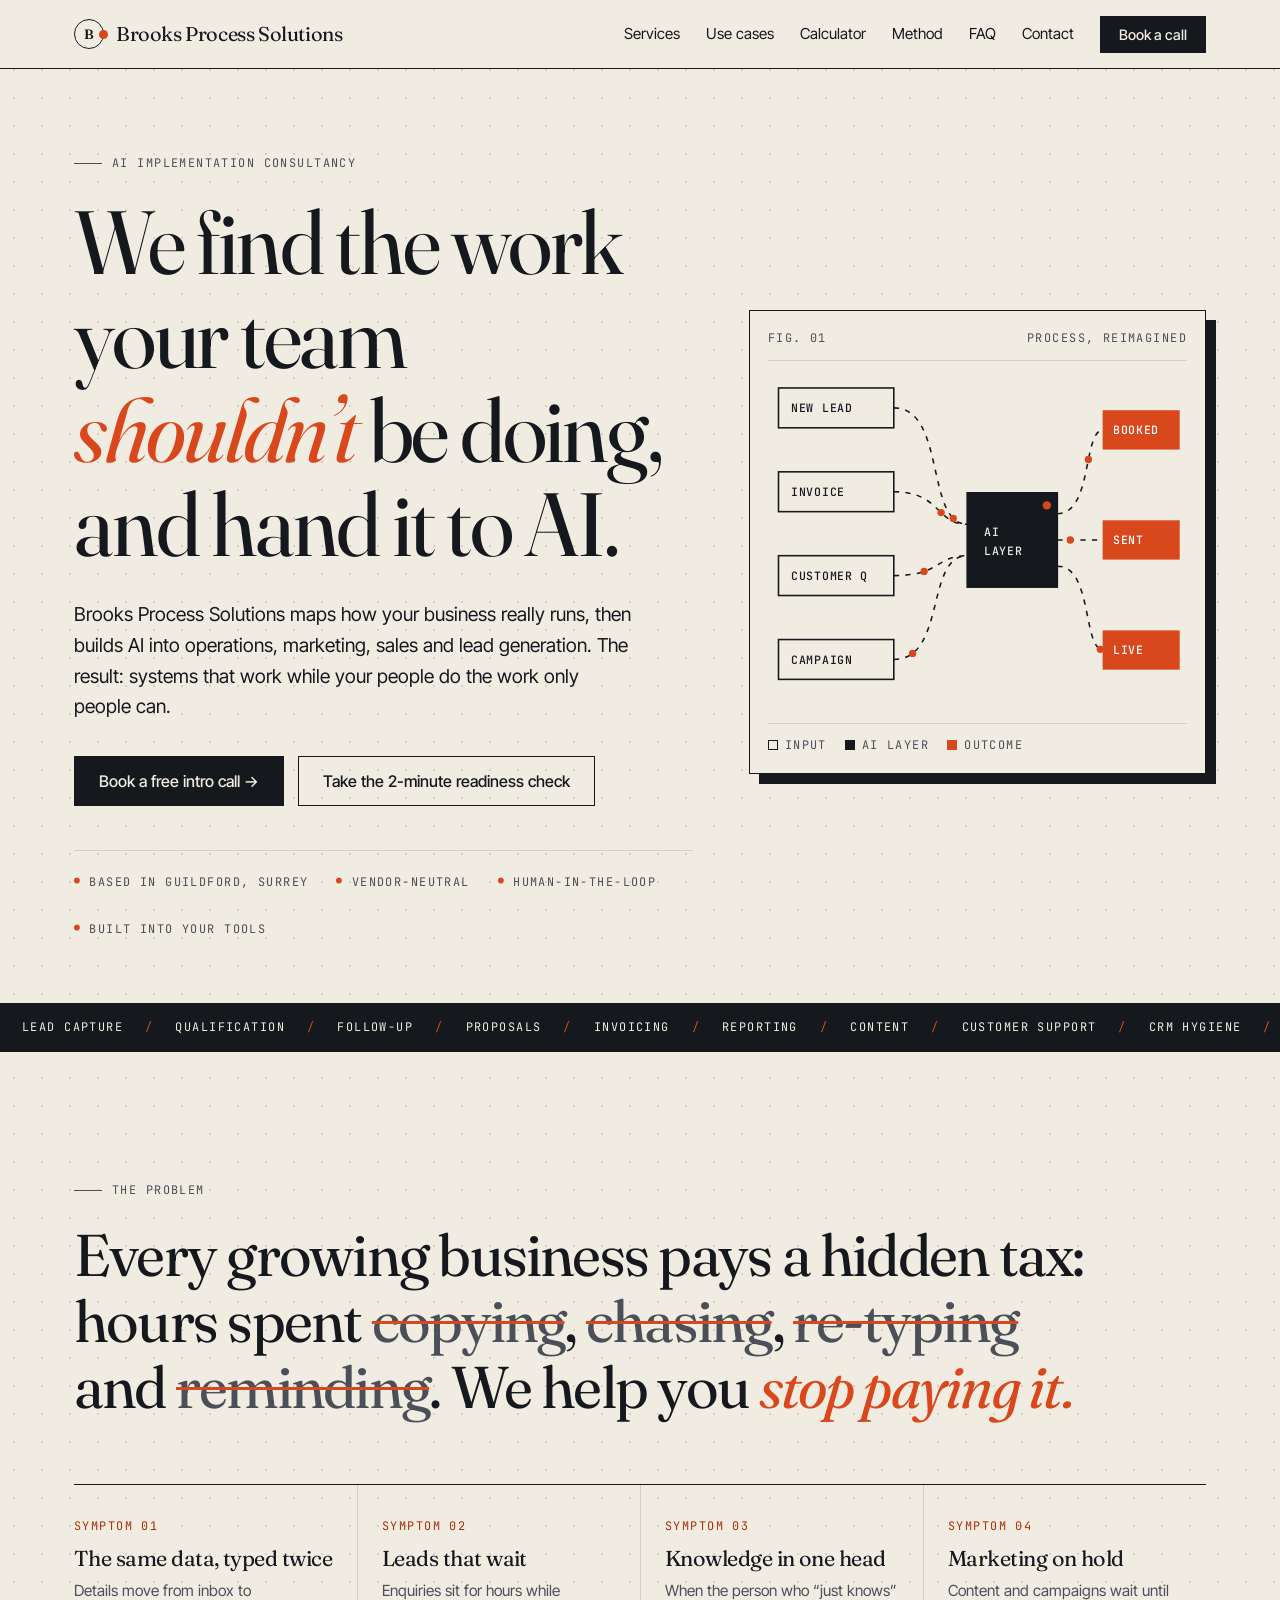
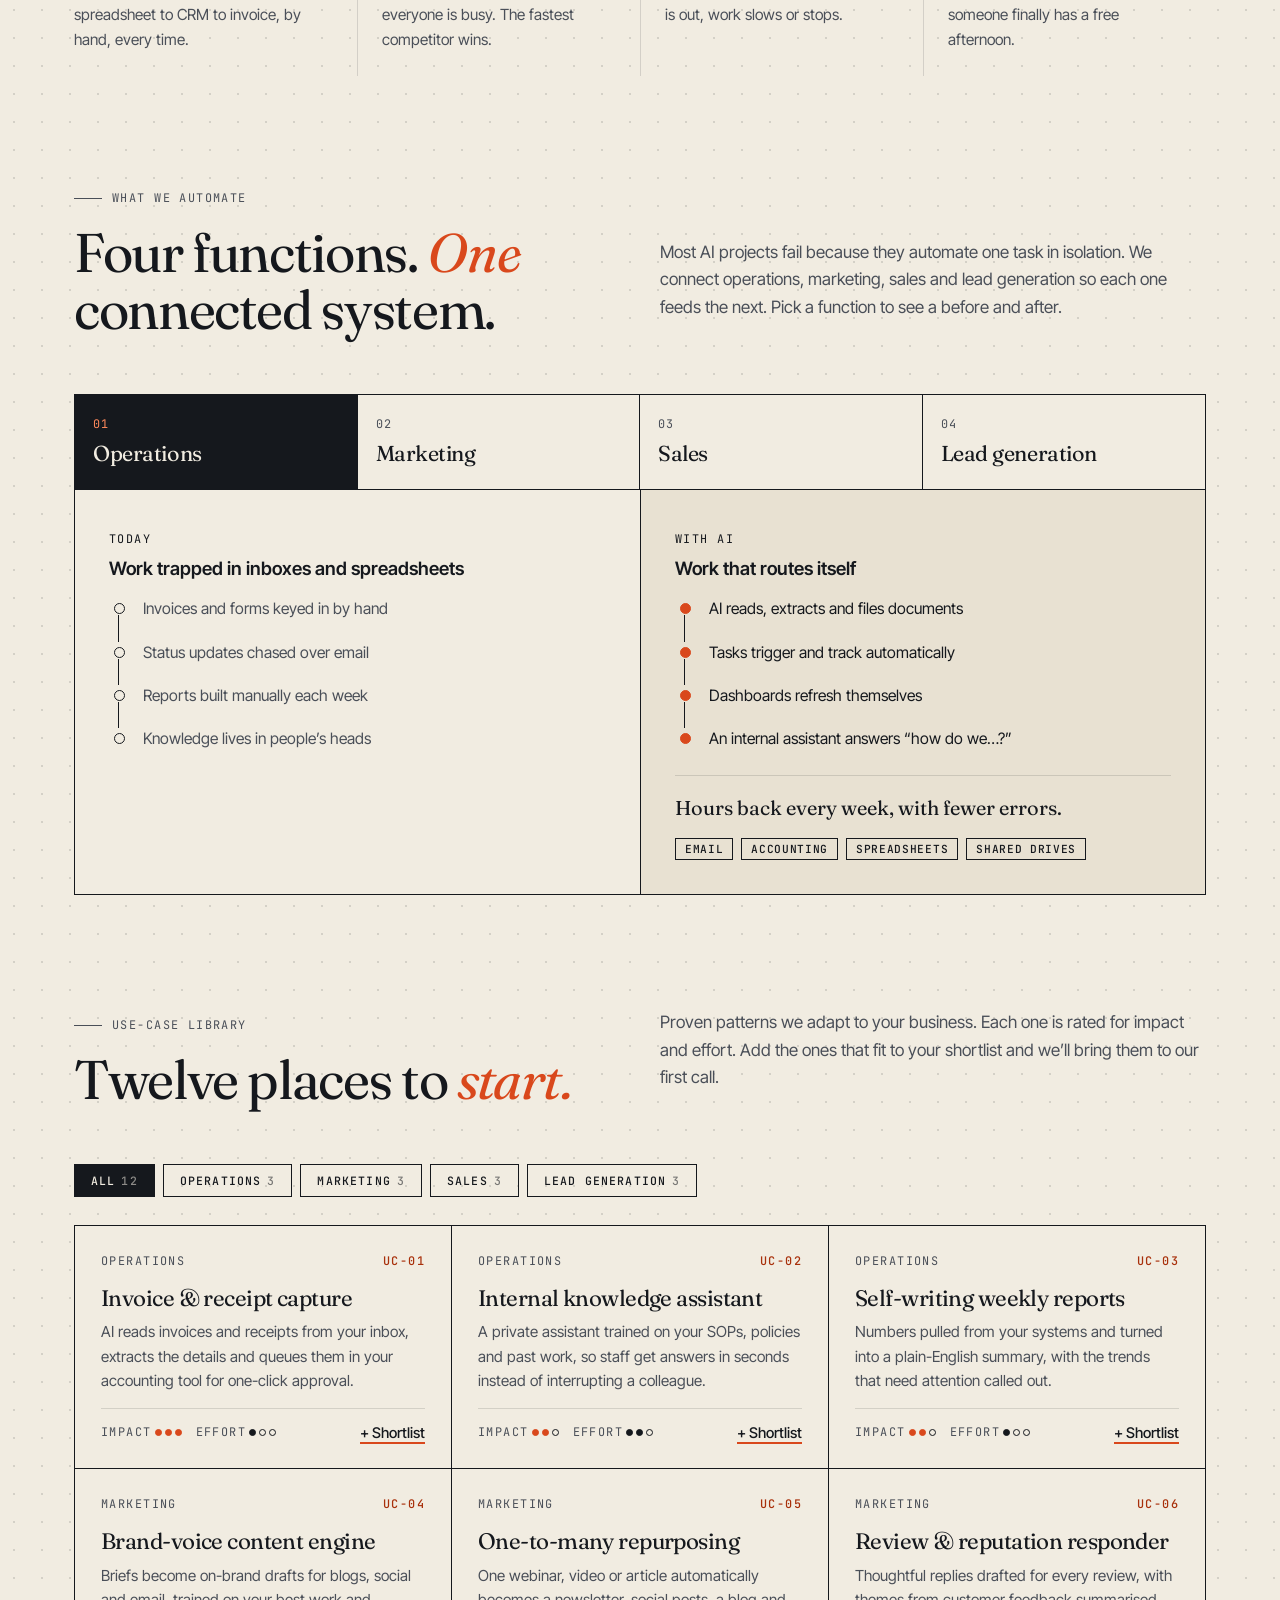
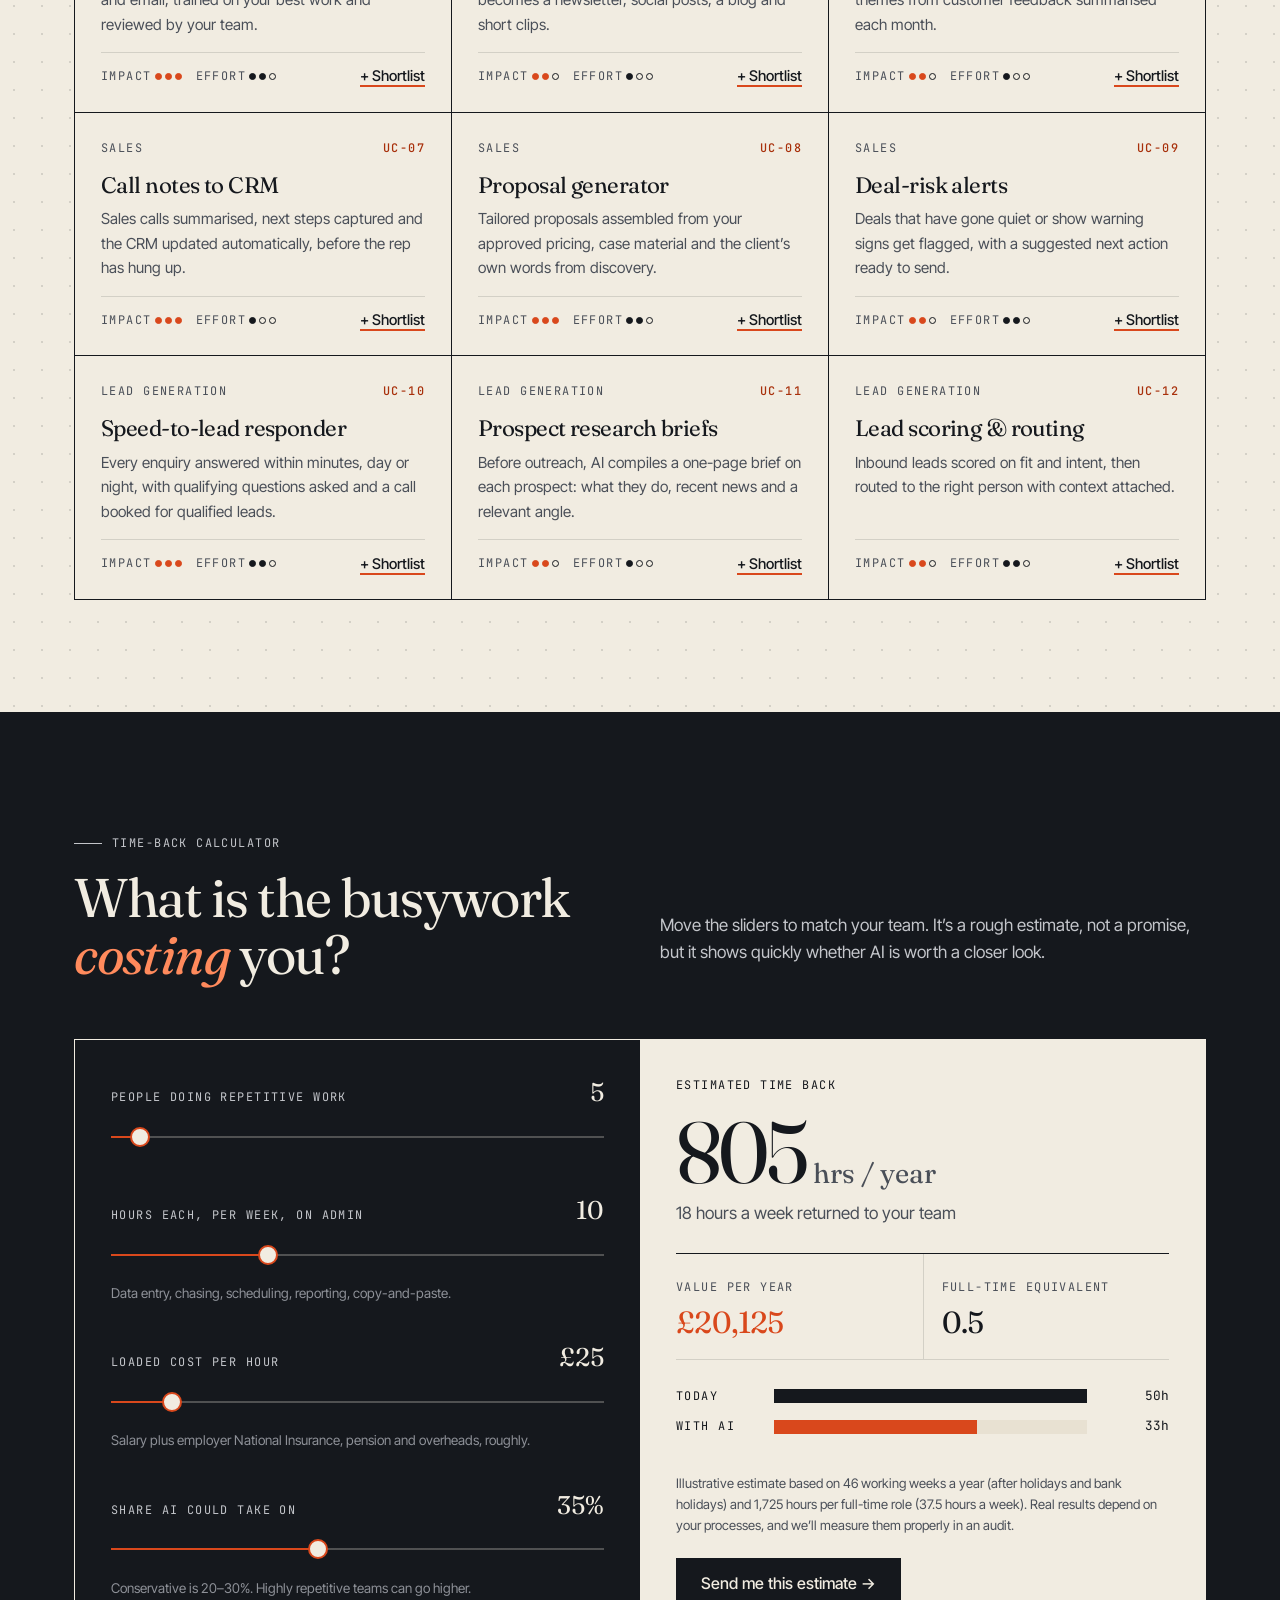
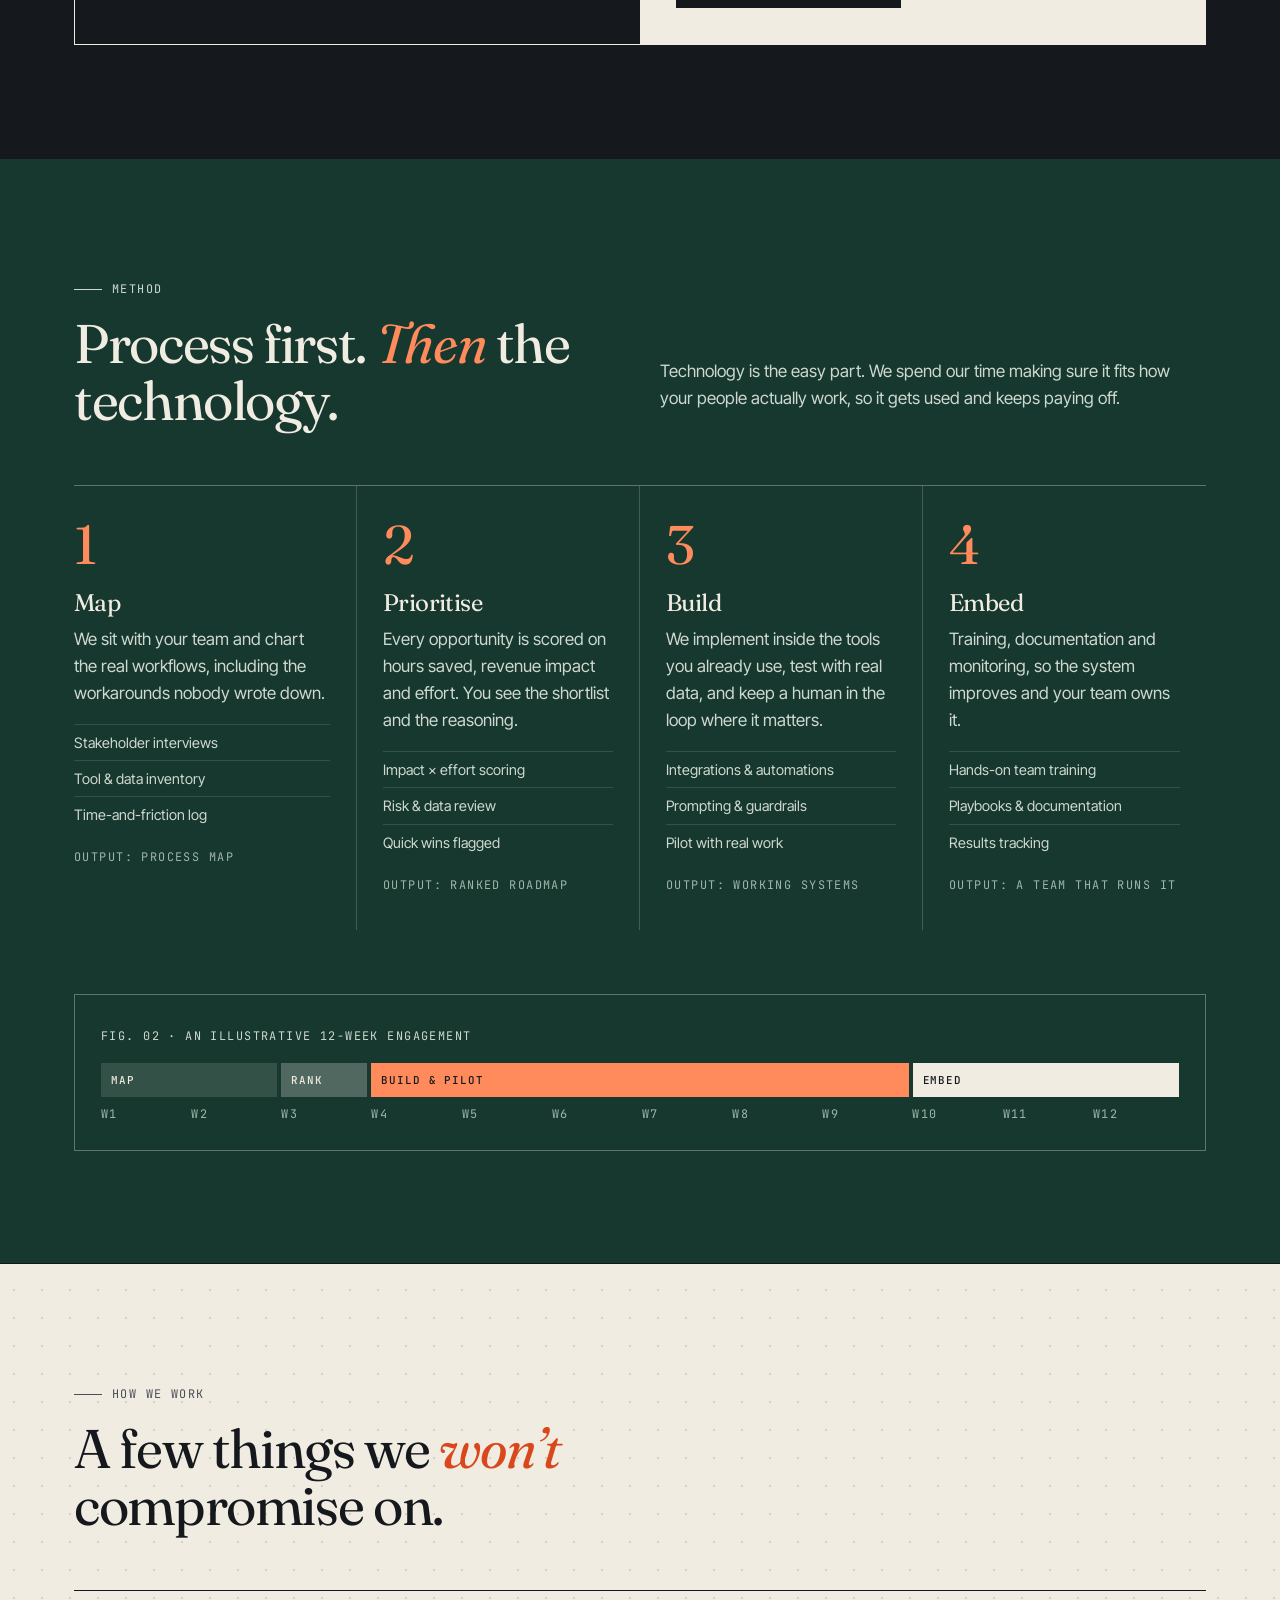
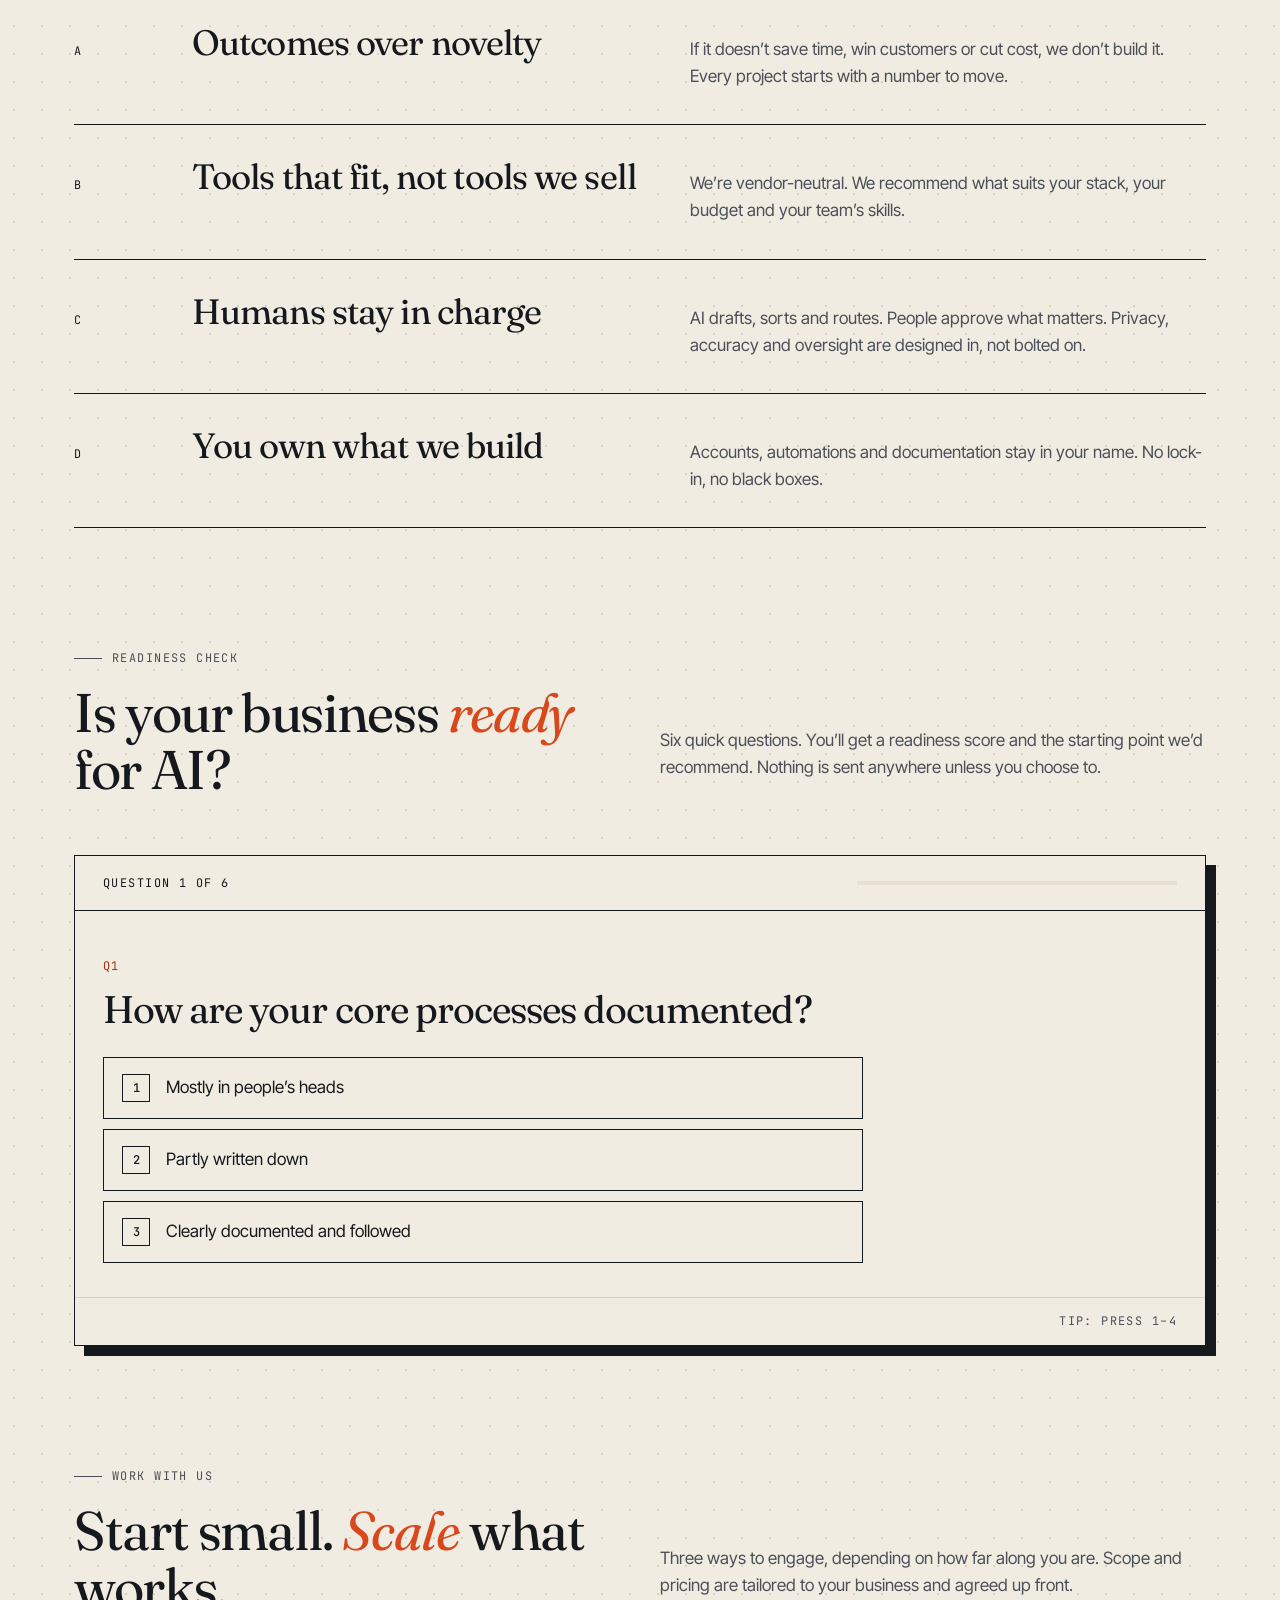
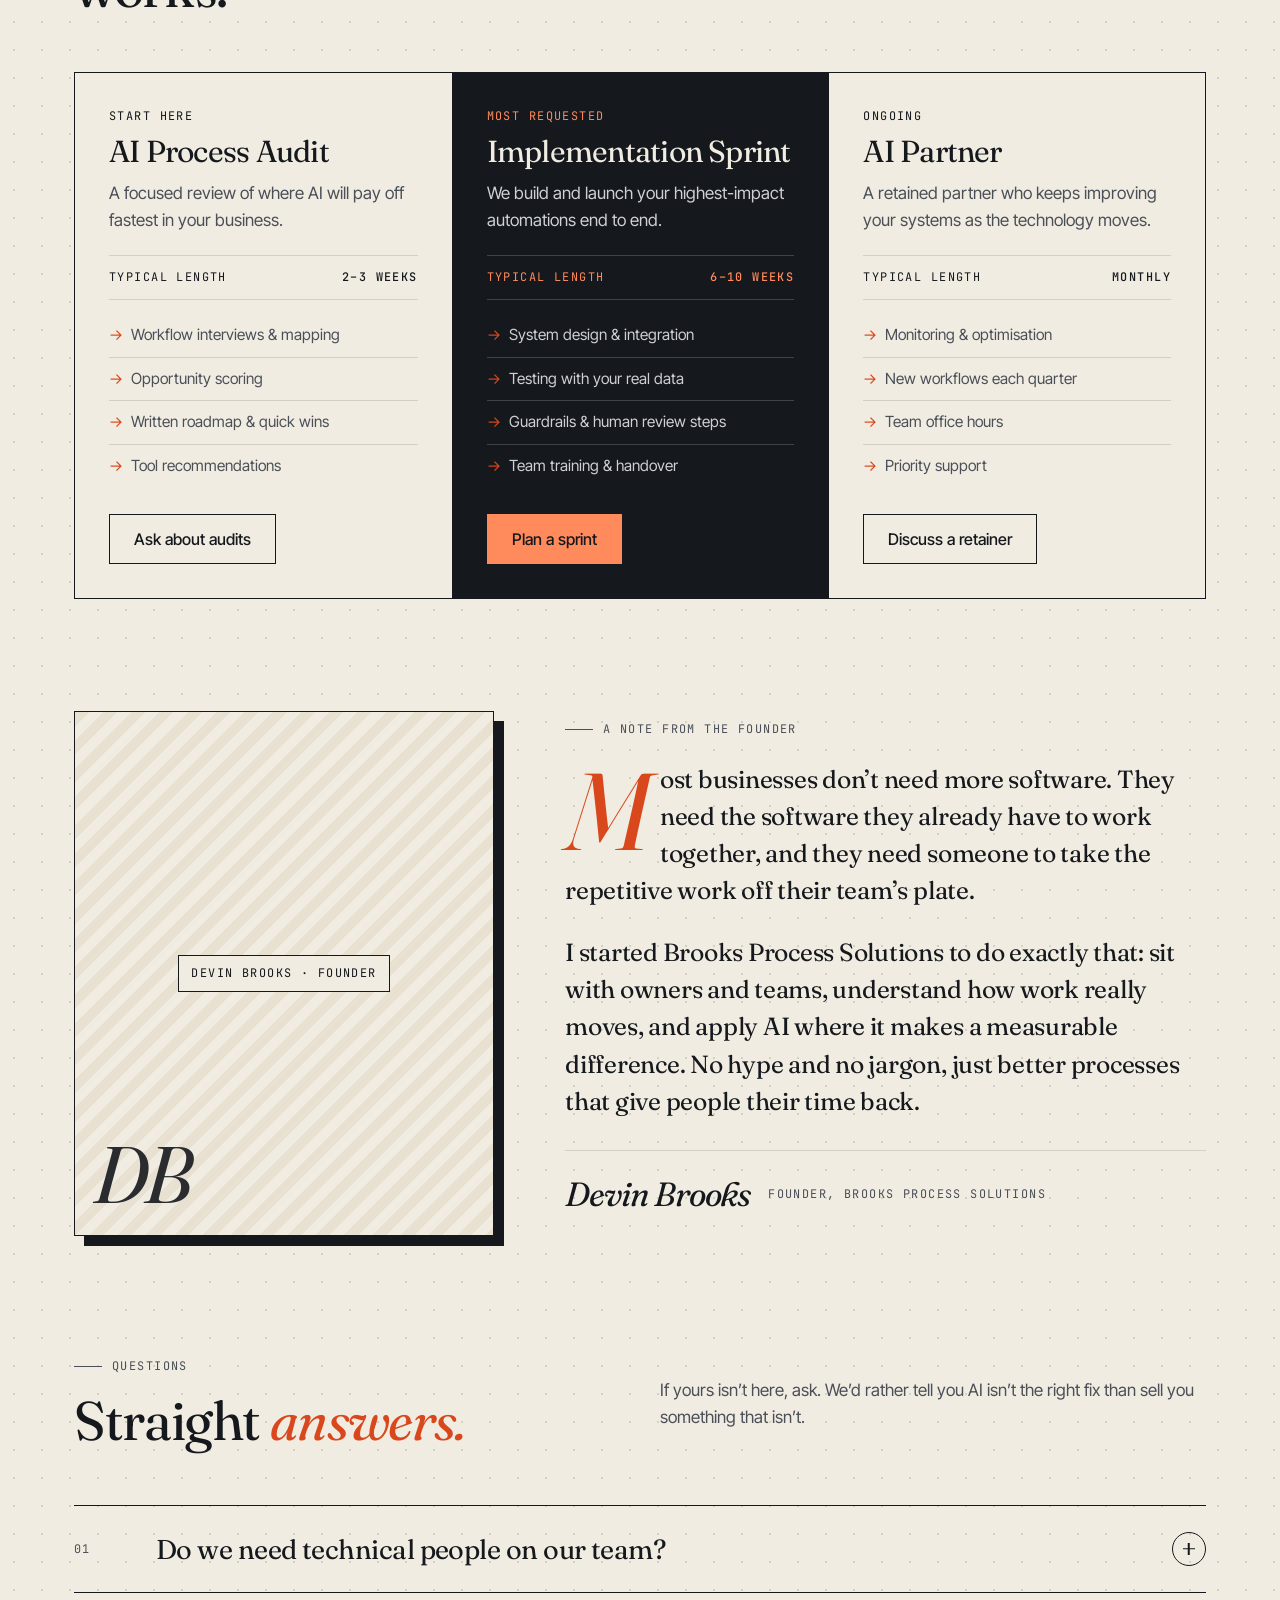
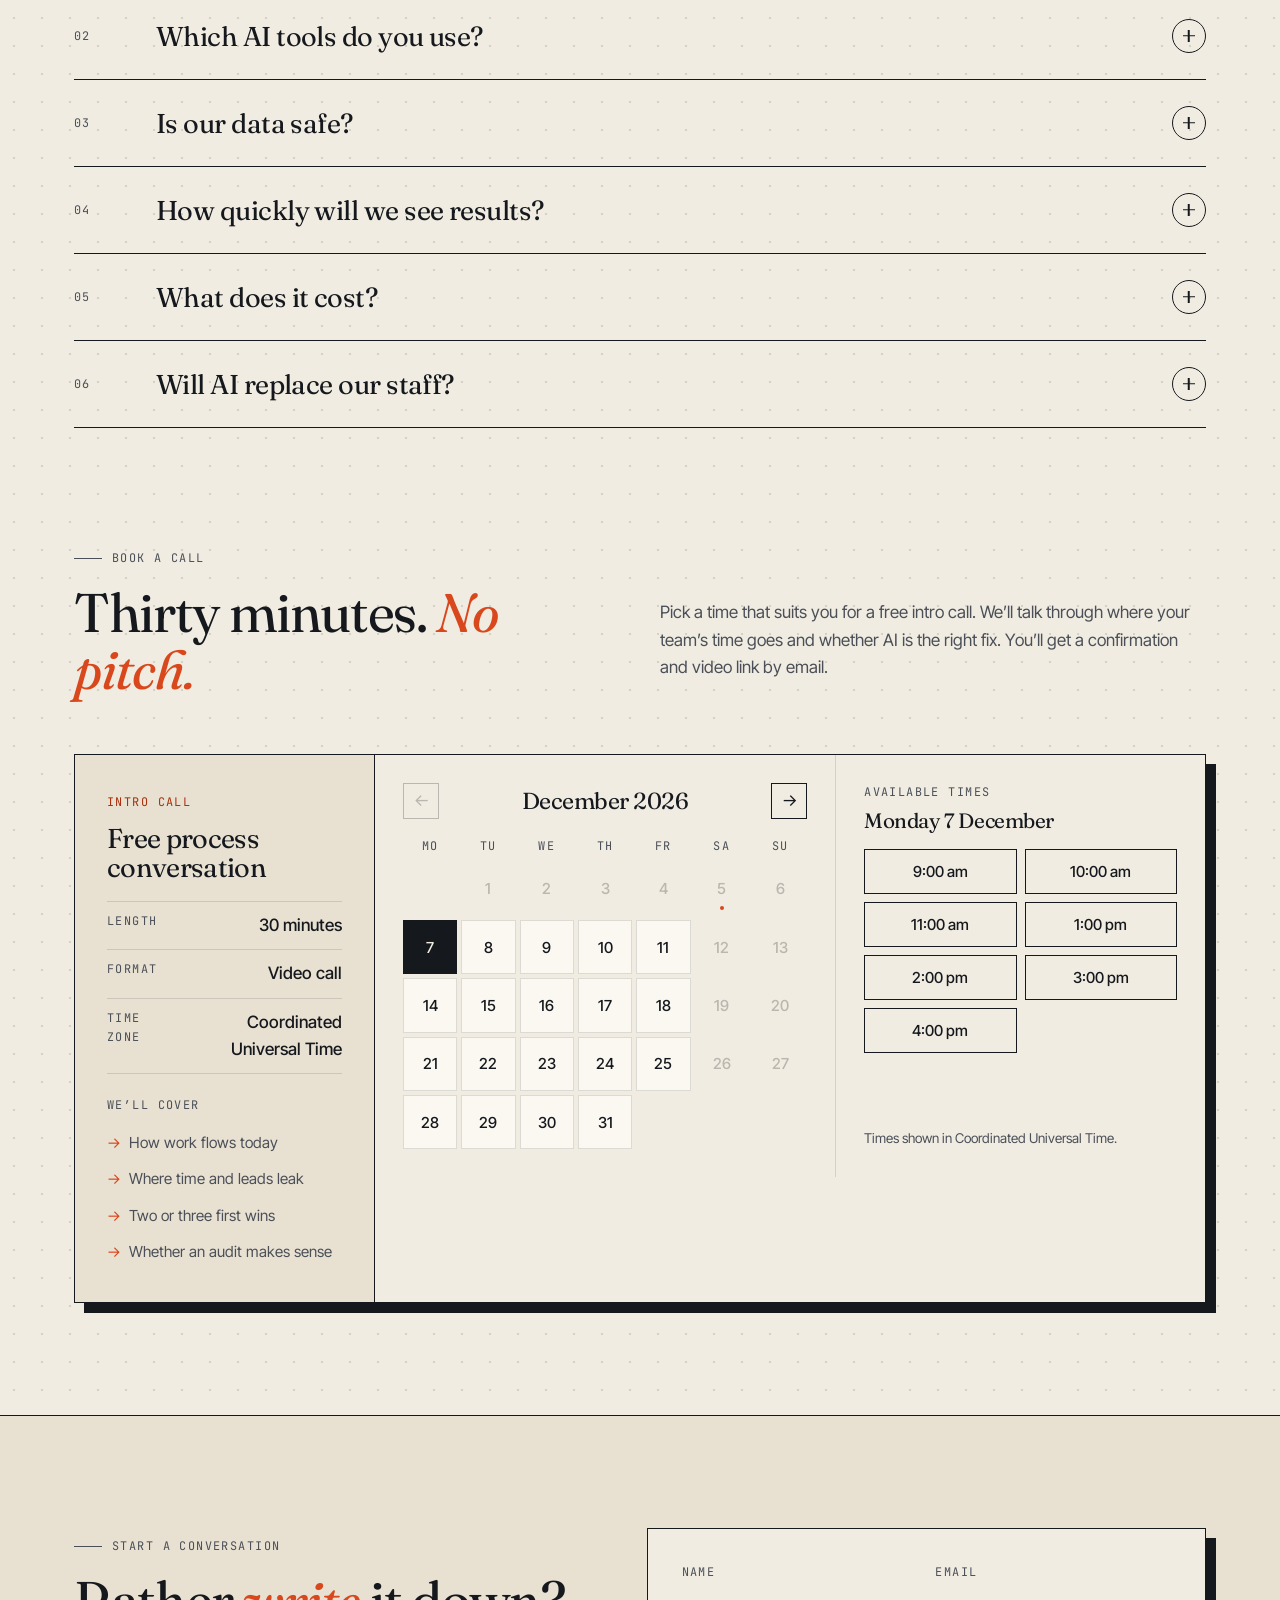
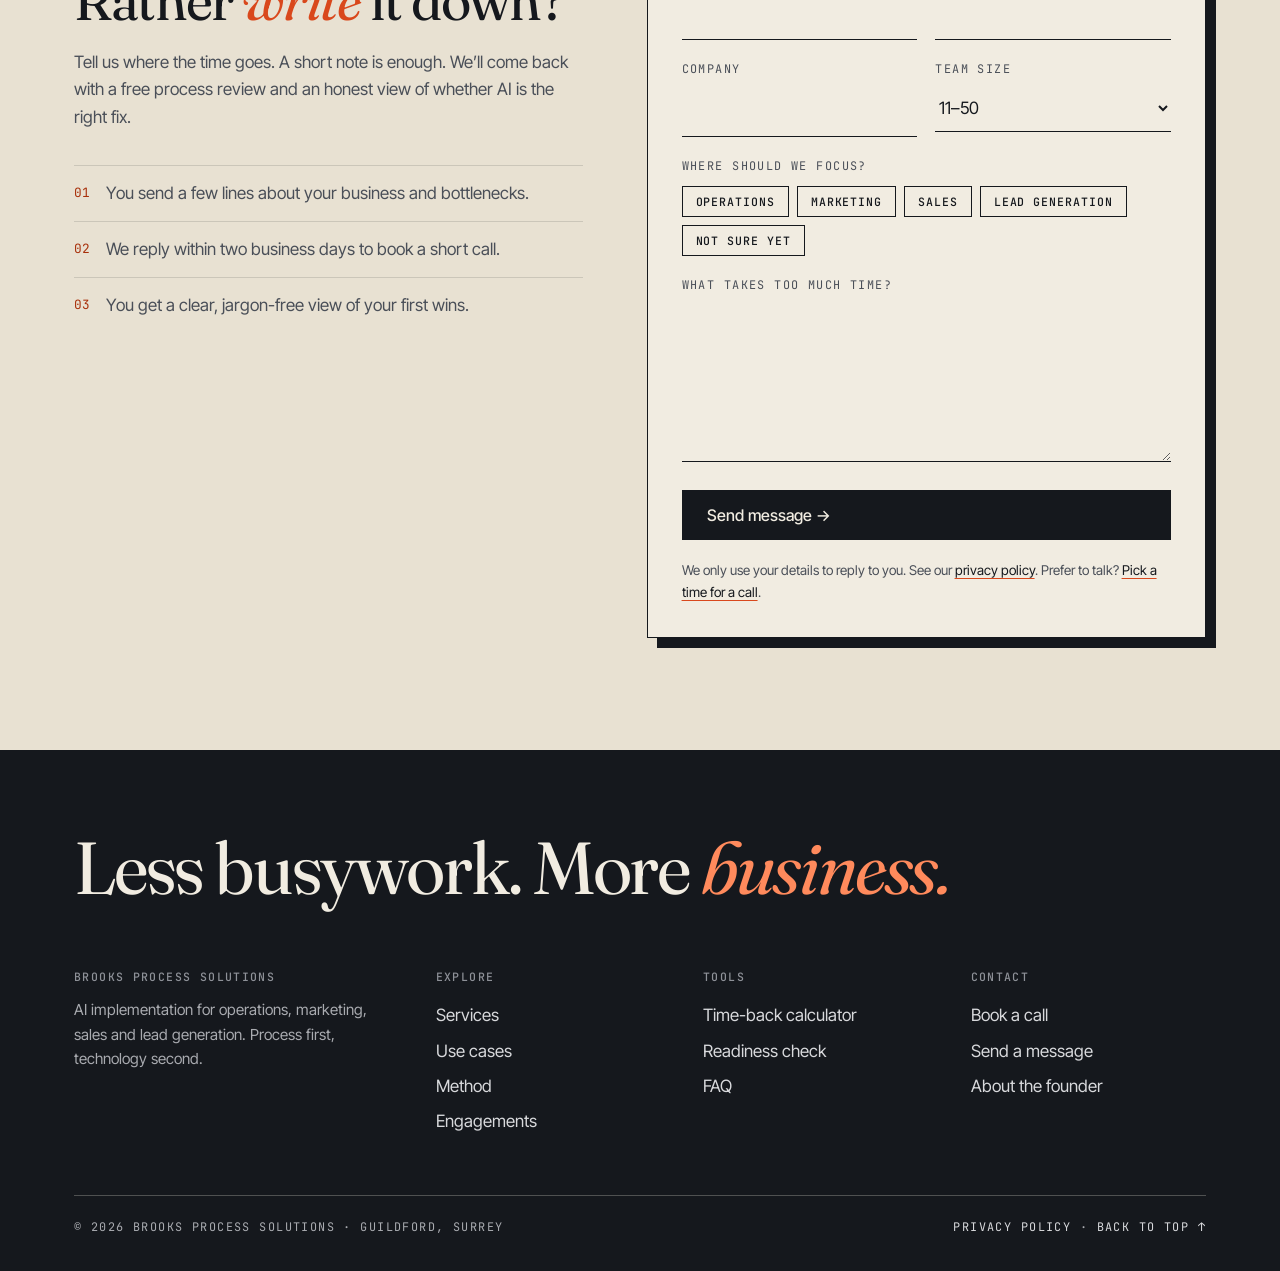
==== index.html @ 57ad1fec "Localise the site for the UK - Pounds sterling throughout the calculator (default £25/hr loaded cost" ====
<!DOCTYPE html>
<html lang="en-GB">
<head>
<meta charset="UTF-8">
<meta name="viewport" content="width=device-width, initial-scale=1.0">
<title>Brooks Process Solutions | AI Implementation Consulting</title>
<meta name="description" content="Brooks Process Solutions maps your workflows and implements AI across operations, marketing, sales and lead generation, so work that used to take people hours runs on its own.">
<meta name="theme-color" content="#f1ece1">
<meta name="color-scheme" content="only light">
<meta property="og:title" content="Brooks Process Solutions | AI Implementation Consulting">
<meta property="og:description" content="We map the process, then put AI to work in it: operations, marketing, sales and lead generation.">
<meta property="og:type" content="website">
<meta property="og:locale" content="en_GB">
<meta name="twitter:card" content="summary">
<link rel="icon" href="assets/favicon.svg" type="image/svg+xml">
<link rel="preconnect" href="https://fonts.googleapis.com">
<link rel="preconnect" href="https://fonts.gstatic.com" crossorigin>
<link href="https://fonts.googleapis.com/css2?family=Fraunces:ital,opsz,wght@0,9..144,400;0,9..144,600;1,9..144,400;1,9..144,600&family=Inter+Tight:wght@400;500;600&family=JetBrains+Mono:wght@400;500&display=swap" rel="stylesheet">
<link rel="stylesheet" href="assets/styles.css">
<script>document.documentElement.className='js'</script>
<script type="application/ld+json">
{"@context":"https://schema.org","@type":"ProfessionalService","name":"Brooks Process Solutions",
 "description":"AI implementation consulting for operations, marketing, sales and lead generation.",
 "founder":{"@type":"Person","name":"Devin Brooks"},
 "address":{"@type":"PostalAddress","addressLocality":"Guildford","addressRegion":"Surrey","addressCountry":"GB"},
 "areaServed":["Surrey","Hampshire","Berkshire","Sussex","London"],
 "knowsAbout":["AI implementation","Process automation","Marketing automation","Sales automation","Lead generation"]}
</script>
</head>
<body>
<a class="skip" href="#main">Skip to content</a>
<div class="progress" id="progress"></div>

<header id="hdr">
  <div class="wrap bar">
    <a class="logo" href="#top" aria-label="Brooks Process Solutions, home"><i>B</i>Brooks Process Solutions</a>
    <button class="menu-btn" id="menuBtn" aria-label="Open menu" aria-expanded="false" aria-controls="nav"><span></span><span></span><span></span></button>
    <nav id="nav" aria-label="Main">
      <a href="#services">Services</a>
      <a href="#use-cases">Use cases</a>
      <a href="#calculator">Calculator</a>
      <a href="#method">Method</a>
      <a href="#faq">FAQ</a>
      <a href="#contact">Contact</a>
      <a class="btn" href="#book">Book a call</a>
    </nav>
  </div>
</header>

<main id="main">
<!-- ============ HERO ============ -->
<div class="hero" id="top">
  <div class="wrap hero-grid">
    <div>
      <span class="mono tag">AI implementation consultancy</span>
      <h1>We find the work your team <em>shouldn’t</em> be doing, and hand it to AI.</h1>
      <p class="lead">Brooks Process Solutions maps how your business really runs, then builds AI into operations, marketing, sales and lead generation. The result: systems that work while your people do the work only people can.</p>
      <div class="cta">
        <a class="btn" href="#book">Book a free intro call &rarr;</a>
        <a class="btn out" href="#readiness">Take the 2-minute readiness check</a>
      </div>
      <div class="hero-meta mono"><span>Based in Guildford, Surrey</span><span>Vendor-neutral</span><span>Human-in-the-loop</span><span>Built into your tools</span></div>
    </div>

    <figure class="figure" aria-label="Diagram: everyday business inputs flow through an AI layer and come out as finished outcomes">
      <figcaption class="cap mono"><span>Fig. 01</span><span>Process, reimagined</span></figcaption>
      <svg viewBox="0 0 400 330" aria-hidden="true">
        <g class="node"><rect x="10" y="20" width="110" height="38"/><text x="22" y="43">NEW LEAD</text></g>
        <g class="node"><rect x="10" y="100" width="110" height="38"/><text x="22" y="123">INVOICE</text></g>
        <g class="node"><rect x="10" y="180" width="110" height="38"/><text x="22" y="203">CUSTOMER Q</text></g>
        <g class="node"><rect x="10" y="260" width="110" height="38"/><text x="22" y="283">CAMPAIGN</text></g>
        <path id="w1" class="wire" d="M120 39 C170 39 150 150 190 150"/>
        <path id="w2" class="wire" d="M120 119 C165 119 160 150 190 150"/>
        <path id="w3" class="wire" d="M120 199 C165 199 160 180 190 180"/>
        <path id="w4" class="wire" d="M120 279 C170 279 150 180 190 180"/>
        <g class="node ai"><rect x="190" y="120" width="86" height="90"/><text x="206" y="161">AI</text><text x="206" y="179">LAYER</text></g>
        <circle class="pulse" cx="266" cy="132" r="4"/>
        <path id="w5" class="wire" d="M276 140 C310 140 300 60 320 60"/>
        <path id="w6" class="wire" d="M276 165 L320 165"/>
        <path id="w7" class="wire" d="M276 190 C310 190 300 270 320 270"/>
        <g class="node out"><rect x="320" y="42" width="72" height="36"/><text x="329" y="64">BOOKED</text></g>
        <g class="node out"><rect x="320" y="147" width="72" height="36"/><text x="329" y="169">SENT</text></g>
        <g class="node out"><rect x="320" y="252" width="72" height="36"/><text x="329" y="274">LIVE</text></g>
        <g class="packets">
          <circle class="packet" r="3.5"><animateMotion dur="2.4s" repeatCount="indefinite" begin="0s"><mpath href="#w1"/></animateMotion></circle>
          <circle class="packet" r="3.5"><animateMotion dur="2.4s" repeatCount="indefinite" begin=".6s"><mpath href="#w2"/></animateMotion></circle>
          <circle class="packet" r="3.5"><animateMotion dur="2.4s" repeatCount="indefinite" begin="1.2s"><mpath href="#w3"/></animateMotion></circle>
          <circle class="packet" r="3.5"><animateMotion dur="2.4s" repeatCount="indefinite" begin="1.8s"><mpath href="#w4"/></animateMotion></circle>
          <circle class="packet" r="3.5"><animateMotion dur="1.6s" repeatCount="indefinite" begin=".3s"><mpath href="#w5"/></animateMotion></circle>
          <circle class="packet" r="3.5"><animateMotion dur="1.6s" repeatCount="indefinite" begin=".9s"><mpath href="#w6"/></animateMotion></circle>
          <circle class="packet" r="3.5"><animateMotion dur="1.6s" repeatCount="indefinite" begin="1.4s"><mpath href="#w7"/></animateMotion></circle>
        </g>
      </svg>
      <div class="legend mono"><span><i></i>Input</span><span><i class="k"></i>AI layer</span><span><i class="a"></i>Outcome</span></div>
    </figure>
  </div>
</div>

<div class="ticker mono" aria-hidden="true">
  <div>
    <span>Lead capture</span><b>/</b><span>Qualification</span><b>/</b><span>Follow-up</span><b>/</b><span>Proposals</span><b>/</b><span>Invoicing</span><b>/</b><span>Reporting</span><b>/</b><span>Content</span><b>/</b><span>Customer support</span><b>/</b><span>CRM hygiene</span><b>/</b><span>Scheduling</span><b>/</b>
    <span>Lead capture</span><b>/</b><span>Qualification</span><b>/</b><span>Follow-up</span><b>/</b><span>Proposals</span><b>/</b><span>Invoicing</span><b>/</b><span>Reporting</span><b>/</b><span>Content</span><b>/</b><span>Customer support</span><b>/</b><span>CRM hygiene</span><b>/</b><span>Scheduling</span><b>/</b>
  </div>
</div>

<!-- ============ HIDDEN TAX ============ -->
<section class="tax" aria-labelledby="tax-h">
  <div class="wrap">
    <span class="mono tag">The problem</span>
    <h2 id="tax-h" class="statement rv">Every growing business pays a hidden tax: hours spent <s>copying</s>, <s>chasing</s>, <s>re-typing</s> and <s>reminding</s>. We help you <em>stop paying it.</em></h2>
    <div class="symptoms">
      <div class="symptom rv"><span class="mono">Symptom 01</span><h3>The same data, typed twice</h3><p>Details move from inbox to spreadsheet to CRM to invoice, by hand, every time.</p></div>
      <div class="symptom rv"><span class="mono">Symptom 02</span><h3>Leads that wait</h3><p>Enquiries sit for hours while everyone is busy. The fastest competitor wins.</p></div>
      <div class="symptom rv"><span class="mono">Symptom 03</span><h3>Knowledge in one head</h3><p>When the person who “just knows” is out, work slows or stops.</p></div>
      <div class="symptom rv"><span class="mono">Symptom 04</span><h3>Marketing on hold</h3><p>Content and campaigns wait until someone finally has a free afternoon.</p></div>
    </div>
  </div>
</section>

<!-- ============ SERVICES ============ -->
<section id="services" class="tight-top">
  <div class="wrap">
    <div class="sec-head">
      <div class="rv"><span class="mono tag">What we automate</span><h2>Four functions. <em>One</em> connected system.</h2></div>
      <p class="rv">Most AI projects fail because they automate one task in isolation. We connect operations, marketing, sales and lead generation so each one feeds the next. Pick a function to see a before and after.</p>
    </div>

    <div class="explorer rv">
      <div class="tabs" role="tablist" aria-label="Business functions">
        <button class="tab" role="tab" aria-selected="true" aria-controls="panel" id="t0" data-i="0"><span class="mono">01</span><strong>Operations</strong></button>
        <button class="tab" role="tab" aria-selected="false" aria-controls="panel" id="t1" data-i="1" tabindex="-1"><span class="mono">02</span><strong>Marketing</strong></button>
        <button class="tab" role="tab" aria-selected="false" aria-controls="panel" id="t2" data-i="2" tabindex="-1"><span class="mono">03</span><strong>Sales</strong></button>
        <button class="tab" role="tab" aria-selected="false" aria-controls="panel" id="t3" data-i="3" tabindex="-1"><span class="mono">04</span><strong>Lead generation</strong></button>
      </div>
      <div class="panel" id="panel" role="tabpanel" aria-labelledby="t0">
        <div class="col before"><span class="mono">Today</span><h3 id="bt"></h3><ol class="flow" id="bl"></ol></div>
        <div class="col after"><span class="mono">With AI</span><h3 id="at"></h3><ol class="flow" id="al"></ol>
          <div class="outcome" id="oc"></div>
          <div class="tools" id="tl" aria-label="Typical tools"></div>
        </div>
      </div>
    </div>
  </div>
</section>

<!-- ============ USE CASES ============ -->
<section id="use-cases" class="tight-top">
  <div class="wrap">
    <div class="sec-head">
      <div class="rv"><span class="mono tag">Use-case library</span><h2>Twelve places to <em>start.</em></h2></div>
      <p class="rv">Proven patterns we adapt to your business. Each one is rated for impact and effort. Add the ones that fit to your shortlist and we’ll bring them to our first call.</p>
    </div>
    <div class="filters" role="group" aria-label="Filter use cases" id="filters"></div>
    <div class="cases" id="cases"></div>
  </div>
</section>

<!-- ============ CALCULATOR ============ -->
<section id="calculator" class="dark">
  <div class="wrap">
    <div class="sec-head">
      <div class="rv"><span class="mono tag">Time-back calculator</span><h2>What is the busywork <em>costing</em> you?</h2></div>
      <p class="rv">Move the sliders to match your team. It’s a rough estimate, not a promise, but it shows quickly whether AI is worth a closer look.</p>
    </div>
    <div class="calc rv">
      <div class="inputs">
        <div class="field">
          <label for="c-people"><span class="mono">People doing repetitive work</span><output id="o-people">5</output></label>
          <input type="range" id="c-people" min="1" max="100" value="5">
        </div>
        <div class="field">
          <label for="c-hours"><span class="mono">Hours each, per week, on admin</span><output id="o-hours">10</output></label>
          <input type="range" id="c-hours" min="1" max="30" value="10">
          <small>Data entry, chasing, scheduling, reporting, copy-and-paste.</small>
        </div>
        <div class="field">
          <label for="c-rate"><span class="mono">Loaded cost per hour</span><output id="o-rate">£25</output></label>
          <input type="range" id="c-rate" min="10" max="150" step="5" value="25">
          <small>Salary plus employer National Insurance, pension and overheads, roughly.</small>
        </div>
        <div class="field">
          <label for="c-pct"><span class="mono">Share AI could take on</span><output id="o-pct">35%</output></label>
          <input type="range" id="c-pct" min="10" max="70" step="5" value="35">
          <small>Conservative is 20–30%. Highly repetitive teams can go higher.</small>
        </div>
      </div>
      <div class="results" aria-live="polite">
        <span class="mono">Estimated time back</span>
        <div class="big" id="r-year">0<small>hrs / year</small></div>
        <div class="sub" id="r-week">0 hours a week returned to your team</div>
        <div class="kpis">
          <div class="kpi"><span class="mono">Value per year</span><b class="acc" id="r-value">£0</b></div>
          <div class="kpi"><span class="mono">Full-time equivalent</span><b id="r-fte">0</b></div>
        </div>
        <div class="bars" aria-hidden="true">
          <div class="barrow"><span class="mono">Today</span><div class="track"><div class="fill" id="b-now"></div></div><span id="b-now-l">0h</span></div>
          <div class="barrow ai"><span class="mono">With AI</span><div class="track"><div class="fill" id="b-ai"></div></div><span id="b-ai-l">0h</span></div>
        </div>
        <p class="disclaimer">Illustrative estimate based on 46 working weeks a year (after holidays and bank holidays) and 1,725 hours per full-time role (37.5 hours a week). Real results depend on your processes, and we’ll measure them properly in an audit.</p>
        <button class="btn" type="button" id="calcSend" style="margin-top:22px">Send me this estimate &rarr;</button>
      </div>
    </div>
  </div>
</section>

<!-- ============ METHOD ============ -->
<section id="method" class="green">
  <div class="wrap">
    <div class="sec-head">
      <div class="rv"><span class="mono tag">Method</span><h2>Process first. <em>Then</em> the technology.</h2></div>
      <p class="rv">Technology is the easy part. We spend our time making sure it fits how your people actually work, so it gets used and keeps paying off.</p>
    </div>
    <div class="stages">
      <div class="stage rv"><span class="n">1</span><h3>Map</h3><p>We sit with your team and chart the real workflows, including the workarounds nobody wrote down.</p>
        <ul><li>Stakeholder interviews</li><li>Tool &amp; data inventory</li><li>Time-and-friction log</li></ul><span class="mono wk">Output: process map</span></div>
      <div class="stage rv"><span class="n">2</span><h3>Prioritise</h3><p>Every opportunity is scored on hours saved, revenue impact and effort. You see the shortlist and the reasoning.</p>
        <ul><li>Impact × effort scoring</li><li>Risk &amp; data review</li><li>Quick wins flagged</li></ul><span class="mono wk">Output: ranked roadmap</span></div>
      <div class="stage rv"><span class="n">3</span><h3>Build</h3><p>We implement inside the tools you already use, test with real data, and keep a human in the loop where it matters.</p>
        <ul><li>Integrations &amp; automations</li><li>Prompting &amp; guardrails</li><li>Pilot with real work</li></ul><span class="mono wk">Output: working systems</span></div>
      <div class="stage rv"><span class="n">4</span><h3>Embed</h3><p>Training, documentation and monitoring, so the system improves and your team owns it.</p>
        <ul><li>Hands-on team training</li><li>Playbooks &amp; documentation</li><li>Results tracking</li></ul><span class="mono wk">Output: a team that runs it</span></div>
    </div>
    <div class="timeline rv" aria-label="Illustrative 12-week engagement timeline">
      <span class="mono" style="color:#cfd8cf">Fig. 02 · An illustrative 12-week engagement</span>
      <div class="row">
        <div class="seg s1">Map</div><div class="seg s2">Rank</div><div class="seg s3">Build &amp; pilot</div><div class="seg s4">Embed</div>
      </div>
      <div class="scale mono"><span>W1</span><span>W2</span><span>W3</span><span>W4</span><span>W5</span><span>W6</span><span>W7</span><span>W8</span><span>W9</span><span>W10</span><span>W11</span><span>W12</span></div>
    </div>
  </div>
</section>

<!-- ============ PRINCIPLES ============ -->
<section>
  <div class="wrap">
    <div class="sec-head">
      <div class="rv"><span class="mono tag">How we work</span><h2>A few things we <em>won’t</em> compromise on.</h2></div>
    </div>
    <div class="principles">
      <div class="pr rv"><span class="mono">A</span><h3>Outcomes over novelty</h3><p>If it doesn’t save time, win customers or cut cost, we don’t build it. Every project starts with a number to move.</p></div>
      <div class="pr rv"><span class="mono">B</span><h3>Tools that fit, not tools we sell</h3><p>We’re vendor-neutral. We recommend what suits your stack, your budget and your team’s skills.</p></div>
      <div class="pr rv"><span class="mono">C</span><h3>Humans stay in charge</h3><p>AI drafts, sorts and routes. People approve what matters. Privacy, accuracy and oversight are designed in, not bolted on.</p></div>
      <div class="pr rv"><span class="mono">D</span><h3>You own what we build</h3><p>Accounts, automations and documentation stay in your name. No lock-in, no black boxes.</p></div>
    </div>
  </div>
</section>

<!-- ============ READINESS CHECK ============ -->
<section id="readiness" class="tight-top">
  <div class="wrap">
    <div class="sec-head">
      <div class="rv"><span class="mono tag">Readiness check</span><h2>Is your business <em>ready</em> for AI?</h2></div>
      <p class="rv">Six quick questions. You’ll get a readiness score and the starting point we’d recommend. Nothing is sent anywhere unless you choose to.</p>
    </div>
    <div class="quiz rv" id="quiz">
      <div class="quiz-head"><span class="mono" id="q-count">Question 1 of 6</span><div class="qbar" aria-hidden="true"><i id="q-bar"></i></div></div>
      <div class="quiz-body" id="q-body" aria-live="polite"></div>
      <div class="quiz-foot"><button class="link" type="button" id="q-back" hidden>&larr; Back</button><span class="mono" style="color:var(--ink2);margin-left:auto">Tip: press 1–4</span></div>
    </div>
  </div>
</section>

<!-- ============ ENGAGEMENTS ============ -->
<section id="work-with-us" class="tight-top">
  <div class="wrap">
    <div class="sec-head">
      <div class="rv"><span class="mono tag">Work with us</span><h2>Start small. <em>Scale</em> what works.</h2></div>
      <p class="rv">Three ways to engage, depending on how far along you are. Scope and pricing are tailored to your business and agreed up front.</p>
    </div>
    <div class="eng rv">
      <div class="plan"><span class="mono">Start here</span><h3>AI Process Audit</h3><p>A focused review of where AI will pay off fastest in your business.</p>
        <div class="dur mono"><span>Typical length</span><b>2–3 weeks</b></div>
        <ul><li>Workflow interviews &amp; mapping</li><li>Opportunity scoring</li><li>Written roadmap &amp; quick wins</li><li>Tool recommendations</li></ul>
        <a class="btn out" href="#contact" data-plan="AI Process Audit">Ask about audits</a></div>
      <div class="plan hot"><span class="mono">Most requested</span><h3>Implementation Sprint</h3><p>We build and launch your highest-impact automations end to end.</p>
        <div class="dur mono"><span>Typical length</span><b>6–10 weeks</b></div>
        <ul><li>System design &amp; integration</li><li>Testing with your real data</li><li>Guardrails &amp; human review steps</li><li>Team training &amp; handover</li></ul>
        <a class="btn" href="#contact" data-plan="Implementation Sprint">Plan a sprint</a></div>
      <div class="plan"><span class="mono">Ongoing</span><h3>AI Partner</h3><p>A retained partner who keeps improving your systems as the technology moves.</p>
        <div class="dur mono"><span>Typical length</span><b>Monthly</b></div>
        <ul><li>Monitoring &amp; optimisation</li><li>New workflows each quarter</li><li>Team office hours</li><li>Priority support</li></ul>
        <a class="btn out" href="#contact" data-plan="AI Partner">Discuss a retainer</a></div>
    </div>
  </div>
</section>

<!-- ============ FOUNDER ============ -->
<section id="about" class="tight-top">
  <div class="wrap founder">
    <div class="portrait rv" role="img" aria-label="Devin Brooks monogram"><span class="mono">Devin Brooks · Founder</span></div>
    <div class="rv">
      <span class="mono tag">A note from the founder</span>
      <div class="letter" style="margin-top:22px">
        <p>Most businesses don’t need more software. They need the software they already have to work together, and they need someone to take the repetitive work off their team’s plate.</p>
        <p>I started Brooks Process Solutions to do exactly that: sit with owners and teams, understand how work really moves, and apply AI where it makes a measurable difference. No hype and no jargon, just better processes that give people their time back.</p>
      </div>
      <div class="sign"><span class="sig">Devin Brooks</span><span class="mono">Founder, Brooks Process Solutions</span></div>
    </div>
  </div>
</section>

<!-- ============ FAQ ============ -->
<section id="faq" class="tight-top">
  <div class="wrap">
    <div class="sec-head">
      <div class="rv"><span class="mono tag">Questions</span><h2>Straight <em>answers.</em></h2></div>
      <p class="rv">If yours isn’t here, ask. We’d rather tell you AI isn’t the right fix than sell you something that isn’t.</p>
    </div>
    <div class="faq rv">
      <details><summary><span class="mono">01</span>Do we need technical people on our team?<span class="pm"></span></summary><div class="ans"><p>No. We handle the design, build and integration. Your team learns to use and adjust the systems in plain English, and we leave behind documentation written for non-technical people.</p></div></details>
      <details><summary><span class="mono">02</span>Which AI tools do you use?<span class="pm"></span></summary><div class="ans"><p>Whatever fits. We’re vendor-neutral and work with leading AI models and automation platforms, connected to the tools you already rely on: email, CRM, accounting, calendars and messaging. We recommend based on your stack, budget and data, not on commissions.</p></div></details>
      <details><summary><span class="mono">03</span>Is our data safe?<span class="pm"></span></summary><div class="ans"><p>Data handling is part of every design from day one. We review what data each workflow touches, prefer business-grade services with clear privacy terms, limit access to what’s needed, and keep a human approval step on anything sensitive or customer-facing.</p></div></details>
      <details><summary><span class="mono">04</span>How quickly will we see results?<span class="pm"></span></summary><div class="ans"><p>Most roadmaps include quick wins that can go live within the first few weeks. Larger, connected systems are built and piloted over a sprint. We agree on the measures of success before any build starts.</p></div></details>
      <details><summary><span class="mono">05</span>What does it cost?<span class="pm"></span></summary><div class="ans"><p>Every engagement is scoped and priced up front, so there are no surprises. The audit is the smallest commitment and often pays for itself by showing exactly where to invest. Tell us about your business and we’ll give you a clear proposal.</p></div></details>
      <details><summary><span class="mono">06</span>Will AI replace our staff?<span class="pm"></span></summary><div class="ans"><p>That’s not our aim. We take repetitive work off people’s plates so they can spend more time with customers, on sales and on the judgement calls only humans can make.</p></div></details>
    </div>
  </div>
</section>

<!-- ============ BOOKING ============ -->
<section id="book" class="tight-top">
  <div class="wrap">
    <div class="sec-head">
      <div class="rv"><span class="mono tag">Book a call</span><h2>Thirty minutes. <em>No pitch.</em></h2></div>
      <p class="rv">Pick a time that suits you for a free intro call. We’ll talk through where your team’s time goes and whether AI is the right fix. You’ll get a confirmation and video link by email.</p>
    </div>
    <div class="booker rv" id="booker">
      <div class="book-info">
        <span class="mono" style="color:var(--accent-text)">Intro call</span>
        <h3>Free process conversation</h3>
        <dl>
          <div><dt class="mono">Length</dt><dd>30 minutes</dd></div>
          <div><dt class="mono">Format</dt><dd>Video call</dd></div>
          <div><dt class="mono">Time zone</dt><dd data-tz>your local time</dd></div>
        </dl>
        <p class="mono" style="color:var(--ink2);margin:22px 0 10px">We’ll cover</p>
        <ul class="agenda"><li>How work flows today</li><li>Where time and leads leak</li><li>Two or three first wins</li><li>Whether an audit makes sense</li></ul>
      </div>
      <div class="book-stage" id="bookStage">
        <div class="book-step" data-step="pick">
          <div class="cal">
            <div class="cal-head">
              <button type="button" class="cal-nav" id="calPrev" aria-label="Previous month">&larr;</button>
              <strong id="calMonth" aria-live="polite"></strong>
              <button type="button" class="cal-nav" id="calNext" aria-label="Next month">&rarr;</button>
            </div>
            <div class="cal-dow mono" aria-hidden="true"><span>Mo</span><span>Tu</span><span>We</span><span>Th</span><span>Fr</span><span>Sa</span><span>Su</span></div>
            <div class="cal-grid" id="calGrid"></div>
          </div>
          <div class="slots">
            <span class="mono" style="color:var(--ink2)">Available times</span>
            <h4 id="slotDay"></h4>
            <div class="slot-list" id="calSlots"></div>
            <p class="form-note">Times shown in <span data-tz>your local time</span>.</p>
          </div>
        </div>
        <div class="book-step" data-step="details" hidden>
          <button type="button" class="link" id="bookBack">&larr; Change time</button>
          <div class="when"><span class="mono">Requested time</span><strong data-when tabindex="-1" data-focus></strong></div>
          <form id="bookForm" class="bare" novalidate>
            <div class="two">
              <label><span class="mono">Name</span><input name="name" required autocomplete="name"></label>
              <label><span class="mono">Email</span><input name="email" type="email" required autocomplete="email"></label>
            </div>
            <label><span class="mono">Company</span><input name="company" autocomplete="organization"></label>
            <label><span class="mono">Anything we should know?</span><textarea name="notes" rows="3"></textarea></label>
            <input type="text" name="_honey" class="hp" tabindex="-1" autocomplete="off" aria-hidden="true">
            <p class="form-note err" id="bookErr" role="alert" hidden></p>
            <button class="btn" type="submit">Request this time &rarr;</button>
            <p class="form-note">We only use your details to arrange the call. See our <a href="privacy.html">privacy policy</a>.</p>
          </form>
        </div>
        <div class="book-step done" data-step="done" hidden>
          <span class="mono" style="color:var(--accent-text)">Request sent</span>
          <h3 tabindex="-1" data-focus>You’re pencilled in.</h3>
          <p>We’ve received your request for <strong data-when></strong>. We’ll confirm by email within one business day, with a video link.</p>
          <a class="btn out" id="icsLink" download="brooks-intro-call.ics" href="#">Add a tentative hold to your calendar</a>
        </div>
      </div>
    </div>
  </div>
</section>

<!-- ============ CONTACT ============ -->
<section id="contact" class="contact">
  <div class="wrap cgrid">
    <div class="rv">
      <span class="mono tag">Start a conversation</span>
      <h2 style="margin-top:16px">Rather <em>write</em> it down?</h2>
      <p style="margin-top:20px">Tell us where the time goes. A short note is enough. We’ll come back with a free process review and an honest view of whether AI is the right fix.</p>
      <ol class="next">
        <li>You send a few lines about your business and bottlenecks.</li>
        <li>We reply within two business days to book a short call.</li>
        <li>You get a clear, jargon-free view of your first wins.</li>
      </ol>
    </div>
    <form id="form" class="rv" novalidate>
      <div class="two">
        <label><span class="mono">Name</span><input name="name" required autocomplete="name"></label>
        <label><span class="mono">Email</span><input name="email" type="email" required autocomplete="email"></label>
      </div>
      <div class="two">
        <label><span class="mono">Company</span><input name="company" autocomplete="organization"></label>
        <label><span class="mono">Team size</span>
          <select name="size"><option>Just me</option><option>2–10</option><option selected>11–50</option><option>51–200</option><option>200+</option></select></label>
      </div>
      <fieldset>
        <legend class="mono" style="color:var(--ink2)">Where should we focus?</legend>
        <div class="pills">
          <label><input type="checkbox" name="area" value="Operations"><span>Operations</span></label>
          <label><input type="checkbox" name="area" value="Marketing"><span>Marketing</span></label>
          <label><input type="checkbox" name="area" value="Sales"><span>Sales</span></label>
          <label><input type="checkbox" name="area" value="Lead generation"><span>Lead generation</span></label>
          <label><input type="checkbox" name="area" value="Not sure yet"><span>Not sure yet</span></label>
        </div>
      </fieldset>
      <label><span class="mono">What takes too much time?</span><textarea name="msg" id="msg" rows="5"></textarea></label>
      <input type="text" name="_honey" class="hp" tabindex="-1" autocomplete="off" aria-hidden="true">
      <p class="form-note err" id="formErr" role="alert" hidden></p>
      <button class="btn" type="submit">Send message &rarr;</button>
      <p class="form-note">We only use your details to reply to you. See our <a href="privacy.html">privacy policy</a>. Prefer to talk? <a href="#book">Pick a time for a call</a>.</p>
      <div class="sent" id="sent" role="status" tabindex="-1"><span class="mono" style="color:var(--accent-text)">Message received</span><h3>Thank you. <em>We’re on it.</em></h3><p>We’ll reply within two business days. In the meantime, you can <a href="#book">book a call</a> if you’d like to talk sooner.</p></div>
    </form>
  </div>
</section>
</main>

<footer>
  <div class="wrap">
    <div class="big">Less busywork. More <em>business.</em></div>
    <div class="fcols">
      <div><h3>Brooks Process Solutions</h3><p>AI implementation for operations, marketing, sales and lead generation. Process first, technology second.</p></div>
      <div><h3>Explore</h3><a href="#services">Services</a><a href="#use-cases">Use cases</a><a href="#method">Method</a><a href="#work-with-us">Engagements</a></div>
      <div><h3>Tools</h3><a href="#calculator">Time-back calculator</a><a href="#readiness">Readiness check</a><a href="#faq">FAQ</a></div>
      <div><h3>Contact</h3><a href="#book">Book a call</a><a href="#contact">Send a message</a><a href="#about">About the founder</a></div>
    </div>
    <div class="fbar mono"><span>© <span id="yr">2026</span> Brooks Process Solutions · Guildford, Surrey</span><span><a class="totop" href="privacy.html">Privacy policy</a> · <a class="totop" href="#top">Back to top ↑</a></span></div>
  </div>
</footer>

<script src="assets/main.js"></script>
</body>
</html>
---- assets/styles.css ----
/* ==========================================================================
   Brooks Process Solutions: editorial "process map" identity
   ========================================================================== */
:root{
  color-scheme:only light; /* the design is light-only: stop browsers auto-darkening it */
  --paper:#f1ece1; --paper2:#e8e1d2; --paper3:#ddd4c1; --ink:#15181d; --ink2:#4a4f58; --rule:#15181d22;
  --accent:#d9481c; --accent-soft:#ff8a5c; --accent-text:#a8300b; --deep:#16382f;
  --serif:"Fraunces",Georgia,serif; --sans:"Inter Tight",system-ui,sans-serif; --mono:"JetBrains Mono",ui-monospace,monospace;
}
*{box-sizing:border-box}
html{scroll-behavior:smooth;scroll-padding-top:84px}
body{margin:0;background:var(--paper);color:var(--ink);font:17px/1.6 var(--sans);-webkit-font-smoothing:antialiased;
  background-image:radial-gradient(var(--rule) 1px,transparent 1px);background-size:28px 28px}
a{color:inherit}
img,svg{max-width:100%}
.wrap{max-width:1180px;margin:0 auto;padding:0 24px}
.mono{font-family:var(--mono);font-size:.74rem;letter-spacing:.12em;text-transform:uppercase}
h1,h2,h3{font-family:var(--serif);font-weight:400;letter-spacing:-.025em;line-height:1.05;margin:0}
h1{font-size:clamp(2.8rem,7vw,5.6rem)}
h2{font-size:clamp(2rem,4.4vw,3.4rem)}
h3{font-size:1.5rem}
em{font-style:italic;color:var(--accent)}
p{margin:0 0 1em;color:var(--ink2)}
.tag{display:inline-flex;gap:10px;align-items:center;color:var(--ink2)}
.tag::before{content:"";width:28px;height:1px;background:currentColor}
.skip{position:absolute;left:-999px;top:8px;background:var(--ink);color:var(--paper);padding:10px 16px;z-index:99}
.skip:focus{left:8px}
:focus-visible{outline:2px solid var(--accent);outline-offset:3px}
.sr{position:absolute;width:1px;height:1px;overflow:hidden;clip:rect(0 0 0 0)}

/* progress */
.progress{position:fixed;top:0;left:0;height:3px;width:100%;transform-origin:0 50%;transform:scaleX(0);background:var(--accent);z-index:30}

/* header */
header{position:sticky;top:0;z-index:20;background:#f1ece1ee;backdrop-filter:blur(8px);border-bottom:1px solid var(--ink)}
.bar{display:flex;justify-content:space-between;align-items:center;height:68px;gap:16px}
.logo{display:flex;align-items:center;gap:12px;text-decoration:none;font-family:var(--serif);font-size:1.25rem;letter-spacing:-.02em;white-space:nowrap}
.logo i{width:30px;height:30px;border:1.5px solid var(--ink);border-radius:50%;display:grid;place-items:center;font:600 .85rem var(--serif);font-style:normal;position:relative;flex:none}
.logo i::after{content:"";position:absolute;right:-5px;top:50%;width:9px;height:9px;margin-top:-4.5px;border-radius:50%;background:var(--accent)}
nav{display:flex;gap:26px;align-items:center}
nav a{text-decoration:none;font-size:.95rem;position:relative}
nav a:not(.btn)::after{content:"";position:absolute;left:0;right:0;bottom:-4px;height:1.5px;background:var(--accent);transform:scaleX(0);transform-origin:0;transition:transform .25s}
nav a:not(.btn):hover::after,nav a.active::after{transform:scaleX(1)}
.menu-btn{display:none;background:none;border:1.5px solid var(--ink);width:42px;height:42px;cursor:pointer;padding:0}
.menu-btn span{display:block;width:18px;height:1.5px;background:var(--ink);margin:4px auto;transition:.2s}
.menu-open .menu-btn span:nth-child(1){transform:translateY(5.5px) rotate(45deg)}
.menu-open .menu-btn span:nth-child(2){opacity:0}
.menu-open .menu-btn span:nth-child(3){transform:translateY(-5.5px) rotate(-45deg)}
@media(max-width:980px){
  .menu-btn{display:block}
  nav{position:fixed;inset:68px 0 auto 0;flex-direction:column;align-items:stretch;gap:0;background:var(--paper);border-bottom:1.5px solid var(--ink);
      padding:8px 24px 24px;transform:translateY(-8px);opacity:0;visibility:hidden;transition:.2s}
  .menu-open nav{transform:none;opacity:1;visibility:visible}
  nav a:not(.btn){padding:14px 0;border-bottom:1px solid var(--rule);font-family:var(--serif);font-size:1.4rem}
  nav a:not(.btn)::after{display:none}
  nav .btn{margin-top:18px;justify-content:center}
}
@media(max-width:420px){.logo{font-size:1.05rem;gap:9px}}

/* buttons */
.btn{display:inline-flex;align-items:center;gap:10px;padding:14px 24px;border:1.5px solid var(--ink);background:var(--ink);color:var(--paper);text-decoration:none;cursor:pointer;font:500 1rem var(--sans);transition:background .2s,border-color .2s,color .2s,transform .2s}
.btn:hover{background:var(--accent-text);border-color:var(--accent-text);transform:translateY(-1px)}
.btn.out{background:transparent;color:var(--ink)}
.btn.out:hover{background:var(--ink);color:var(--paper);border-color:var(--ink)}
.btn.sm{padding:9px 16px;font-size:.88rem}
nav .btn{padding:9px 18px;font-size:.9rem}
.link{background:none;border:0;padding:0;font:500 .92rem var(--sans);color:var(--ink);cursor:pointer;text-decoration:underline;text-decoration-color:var(--accent);text-underline-offset:4px;text-decoration-thickness:1.5px}
.link:hover{color:var(--accent-text)}

/* hero */
.hero{padding:76px 0 64px}
.hero-grid{display:grid;grid-template-columns:1.15fr .85fr;gap:56px;align-items:center}
@media(max-width:940px){.hero-grid{grid-template-columns:1fr}}
.hero h1{margin:22px 0 28px}
.hero p.lead{font-size:1.2rem;max-width:560px;color:var(--ink)}
.cta{display:flex;gap:14px;flex-wrap:wrap;margin-top:34px}
.hero-meta{display:flex;gap:28px;flex-wrap:wrap;margin-top:44px;padding-top:22px;border-top:1px solid var(--rule);color:var(--ink2)}
.hero-meta span::before{content:"●";color:var(--accent);margin-right:8px;font-size:.6rem;vertical-align:2px}

/* figures */
.figure{border:1.5px solid var(--ink);background:var(--paper);box-shadow:10px 10px 0 var(--ink);padding:18px;margin:0}
.figure .cap{display:flex;justify-content:space-between;gap:12px;color:var(--ink2);padding-bottom:12px;border-bottom:1px solid var(--rule);margin-bottom:6px}
.figure svg{width:100%;height:auto;display:block}
.node rect{fill:var(--paper);stroke:var(--ink);stroke-width:1.5}
.node text{font:500 11px var(--mono);fill:var(--ink);letter-spacing:.06em}
.node.ai rect{fill:var(--ink)}
.node.ai text{fill:var(--paper)}
.node.out rect{fill:var(--accent);stroke:var(--accent)}
.node.out text{fill:#fff}
.wire{fill:none;stroke:var(--ink);stroke-width:1.5;stroke-dasharray:5 6;animation:flow 1.2s linear infinite}
.packet{fill:var(--accent)}
.pulse{fill:var(--accent);animation:pulse 2s ease-in-out infinite}
.figure .legend{display:flex;gap:18px;flex-wrap:wrap;margin-top:10px;padding-top:12px;border-top:1px solid var(--rule);color:var(--ink2)}
.legend i{display:inline-block;width:10px;height:10px;margin-right:7px;vertical-align:-1px;border:1.5px solid var(--ink)}
.legend i.k{background:var(--ink)}.legend i.a{background:var(--accent);border-color:var(--accent)}
@keyframes flow{to{stroke-dashoffset:-11}}
@keyframes pulse{50%{opacity:.25}}

/* ticker */
.ticker{border-block:1.5px solid var(--ink);background:var(--ink);color:var(--paper);overflow:hidden;white-space:nowrap}
.ticker div{display:inline-block;padding:14px 0;animation:tick 40s linear infinite}
.ticker span{margin:0 22px}
.ticker b{color:var(--accent);font-weight:400}
@keyframes tick{to{transform:translateX(-50%)}}

/* sections */
section{padding:112px 0}
.tight-top{padding-top:0}
.sec-head{display:grid;grid-template-columns:1fr 1fr;gap:40px;margin-bottom:56px;align-items:end}
@media(max-width:820px){.sec-head{grid-template-columns:1fr;gap:16px}}
.sec-head h2{margin-top:16px}
.dark{background:var(--ink);color:var(--paper);border-block:1.5px solid var(--ink)}
.dark p{color:#c3c5ca}.dark .tag{color:#c3c5ca}.dark em{color:var(--accent-soft)}
.green{background:var(--deep);color:var(--paper);border-block:1.5px solid var(--ink)}
.green p{color:#cfd8cf}.green .tag{color:#cfd8cf}.green em{color:var(--accent-soft)}

/* hidden tax */
.tax{padding:120px 0 104px}
.tax .statement{font-family:var(--serif);font-size:clamp(2rem,4.6vw,3.7rem);line-height:1.12;letter-spacing:-.03em;max-width:1040px;margin:22px 0 64px;color:var(--ink)}
.tax .statement s{text-decoration-color:var(--accent);text-decoration-thickness:3px;color:var(--ink2)}
.symptoms{display:grid;grid-template-columns:repeat(4,1fr);border-top:1.5px solid var(--ink)}
@media(max-width:900px){.symptoms{grid-template-columns:1fr 1fr}}
@media(max-width:520px){.symptoms{grid-template-columns:1fr}}
.symptom{padding:26px 24px 8px 0}
.symptom+.symptom{padding-left:24px;border-left:1px solid var(--rule)}
@media(max-width:900px){.symptom,.symptom+.symptom{padding-left:0;border-left:0;border-bottom:1px solid var(--rule)}}
.symptom .mono{color:var(--accent-text)}
.symptom h3{font-size:1.35rem;margin:10px 0 8px}
.symptom p{font-size:.96rem}

/* service explorer */
.explorer{border:1.5px solid var(--ink);background:var(--paper)}
.tabs{display:grid;grid-template-columns:repeat(4,1fr);border-bottom:1.5px solid var(--ink)}
.tab{padding:20px 18px;background:transparent;border:0;border-right:1.5px solid var(--ink);cursor:pointer;text-align:left;font:inherit;color:var(--ink);transition:background .15s}
.tab:last-child{border-right:0}
.tab .mono{display:block;color:var(--ink2);margin-bottom:6px}
.tab strong{font:400 1.35rem var(--serif);letter-spacing:-.02em}
.tab:hover{background:var(--paper2)}
.tab[aria-selected="true"]{background:var(--ink);color:var(--paper)}
.tab[aria-selected="true"] .mono{color:var(--accent-soft)}
@media(max-width:700px){.tabs{grid-template-columns:1fr 1fr}.tab:nth-child(2){border-right:0}.tab:nth-child(-n+2){border-bottom:1.5px solid var(--ink)}}
.panel{display:grid;grid-template-columns:1fr 1fr;min-height:360px}
@media(max-width:820px){.panel{grid-template-columns:1fr}}
.col{padding:34px}
.col+.col{border-left:1.5px solid var(--ink);background:var(--paper2)}
@media(max-width:820px){.col+.col{border-left:0;border-top:1.5px solid var(--ink)}}
.col h3{font-size:1.15rem;margin:8px 0 18px;font-family:var(--sans);font-weight:600;letter-spacing:0}
.flow{list-style:none;margin:0;padding:0}
.flow li{position:relative;padding:0 0 18px 34px;color:var(--ink2);font-size:.98rem;animation:fadeUp .35s both}
.flow li:nth-child(2){animation-delay:.05s}.flow li:nth-child(3){animation-delay:.1s}.flow li:nth-child(4){animation-delay:.15s}
.flow li::before{content:"";position:absolute;left:5px;top:7px;width:9px;height:9px;border:1.5px solid var(--ink);border-radius:50%;background:var(--paper)}
.flow li::after{content:"";position:absolute;left:9px;top:19px;bottom:-2px;width:1px;background:var(--ink)}
.flow li:last-child::after{display:none}
.after .flow li::before{background:var(--accent);border-color:var(--accent)}
.after .flow li{color:var(--ink)}
.outcome{margin-top:6px;padding-top:16px;border-top:1px solid var(--rule);font-family:var(--serif);font-size:1.25rem;color:var(--ink)}
.tools{display:flex;gap:8px;flex-wrap:wrap;margin-top:14px}
.tools span{border:1px solid var(--ink);padding:3px 9px;font:500 .7rem var(--mono);letter-spacing:.06em;text-transform:uppercase}
@keyframes fadeUp{from{opacity:0;transform:translateY(6px)}}

/* use-case library */
.filters{display:flex;gap:8px;flex-wrap:wrap;margin-bottom:28px}
.chip{border:1.5px solid var(--ink);background:transparent;padding:8px 16px;cursor:pointer;font:500 .72rem var(--mono);letter-spacing:.1em;text-transform:uppercase;color:var(--ink)}
.chip:hover{background:var(--paper2)}
.chip[aria-pressed="true"]{background:var(--ink);color:var(--paper)}
.chip .n{opacity:.55;margin-left:6px}
.cases{display:grid;grid-template-columns:repeat(3,1fr);gap:0;border-top:1.5px solid var(--ink);border-left:1.5px solid var(--ink)}
@media(max-width:980px){.cases{grid-template-columns:1fr 1fr}}
@media(max-width:620px){.cases{grid-template-columns:1fr}}
.case{border-right:1.5px solid var(--ink);border-bottom:1.5px solid var(--ink);padding:26px;background:var(--paper);display:flex;flex-direction:column;transition:background .2s}
.case:hover{background:#fbf8f2}
.case[hidden]{display:none}
.case .top{display:flex;justify-content:space-between;color:var(--ink2);margin-bottom:16px}
.case .top b{color:var(--accent-text);font-weight:500}
.case h3{font-size:1.4rem;margin-bottom:10px}
.case p{font-size:.95rem;flex:1}
.case .meta{display:flex;justify-content:space-between;align-items:center;gap:10px;padding-top:14px;border-top:1px solid var(--rule)}
.dots{display:flex;gap:14px;color:var(--ink2)}
.dots span i{display:inline-block;width:7px;height:7px;border-radius:50%;border:1px solid var(--ink);margin-left:3px}
.dots span i.on{background:var(--ink)}
.dots span.imp i.on{background:var(--accent);border-color:var(--accent)}

/* calculator */
.calc{display:grid;grid-template-columns:1fr 1fr;border:1.5px solid var(--paper)}
@media(max-width:900px){.calc{grid-template-columns:1fr}}
.inputs{padding:36px;display:grid;gap:28px}
.field label{display:flex;justify-content:space-between;align-items:baseline;gap:12px;margin-bottom:12px}
.field label .mono{color:#c3c5ca}
.field output{font:400 1.6rem var(--serif);color:var(--paper)}
.field small{display:block;color:#8e9198;margin-top:8px;font-size:.84rem}
input[type=range]{-webkit-appearance:none;appearance:none;width:100%;height:24px;background:transparent;cursor:pointer;margin:0}
input[type=range]::-webkit-slider-runnable-track{height:2px;background:linear-gradient(90deg,var(--accent) var(--p,50%),#f1ece144 var(--p,50%))}
input[type=range]::-moz-range-track{height:2px;background:#f1ece144}
input[type=range]::-moz-range-progress{height:2px;background:var(--accent)}
input[type=range]::-webkit-slider-thumb{-webkit-appearance:none;width:20px;height:20px;margin-top:-9px;border-radius:50%;background:var(--paper);border:2px solid var(--accent)}
input[type=range]::-moz-range-thumb{width:16px;height:16px;border-radius:50%;background:var(--paper);border:2px solid var(--accent)}
.results{padding:36px;background:var(--paper);color:var(--ink);display:flex;flex-direction:column}
.results .big{font:400 clamp(3.2rem,8vw,5.4rem) var(--serif);letter-spacing:-.04em;line-height:1;color:var(--ink);margin:14px 0 4px}
.results .big small{font-size:.32em;letter-spacing:0;color:var(--ink2);margin-left:6px}
.results .sub{color:var(--ink2);margin-bottom:26px}
.kpis{display:grid;grid-template-columns:1fr 1fr;border-top:1.5px solid var(--ink)}
.kpi{padding:18px 18px 18px 0;border-bottom:1px solid var(--rule)}
.kpi:nth-child(even){padding-left:18px;border-left:1px solid var(--rule)}
.kpi .mono{color:var(--ink2)}
.kpi b{display:block;font:400 1.9rem var(--serif);letter-spacing:-.02em;margin-top:4px}
.kpi b.acc{color:var(--accent)}
.bars{margin:26px 0 8px}
.barrow{display:grid;grid-template-columns:86px 1fr 70px;gap:12px;align-items:center;margin-bottom:10px;font-size:.88rem}
.barrow .track{height:14px;background:var(--paper2);position:relative}
.barrow .fill{position:absolute;inset:0 auto 0 0;background:var(--ink);transition:width .4s}
.barrow.ai .fill{background:var(--accent)}
.barrow span:last-child{text-align:right;font-family:var(--mono);font-size:.8rem}
.dark .results p,.disclaimer{font-size:.82rem;color:var(--ink2);margin:18px 0 0}
.results .btn{align-self:flex-start;margin-top:auto}

/* method */
.stages{display:grid;grid-template-columns:repeat(4,1fr);border-top:1px solid #f1ece155}
@media(max-width:900px){.stages{grid-template-columns:1fr 1fr}}
@media(max-width:560px){.stages{grid-template-columns:1fr}}
.stage{padding:32px 26px 36px;border-right:1px solid #f1ece133}
.stage:first-child{padding-left:0}
.stage:last-child{border-right:0}
@media(max-width:900px){.stage,.stage:first-child{padding-left:0;border-right:0;border-bottom:1px solid #f1ece133}}
.stage .n{font-family:var(--serif);font-size:3.4rem;color:var(--accent-soft);line-height:1;display:block;margin-bottom:18px}
.stage h3{margin-bottom:10px}
.stage ul{list-style:none;margin:14px 0 0;padding:0}
.stage li{font-size:.9rem;color:#cfd8cf;padding:6px 0;border-top:1px solid #f1ece122}
.stage .wk{display:block;margin-top:16px;color:#9fb5a9}
.timeline{margin-top:64px;border:1px solid #f1ece155;padding:26px}
.timeline .row{display:grid;grid-template-columns:repeat(12,1fr);gap:4px;margin-top:14px}
.timeline .seg{height:34px;display:flex;align-items:center;padding:0 10px;font:500 .68rem var(--mono);letter-spacing:.08em;text-transform:uppercase;white-space:nowrap;overflow:hidden}
.seg.s1{grid-column:1/3;background:#f1ece122}
.seg.s2{grid-column:3/4;background:#f1ece144}
.seg.s3{grid-column:4/10;background:var(--accent-soft);color:var(--ink)}
.seg.s4{grid-column:10/13;background:var(--paper);color:var(--ink)}
.timeline .scale{display:grid;grid-template-columns:repeat(12,1fr);gap:4px;margin-top:8px;color:#9fb5a9}
@media(max-width:620px){.timeline .scale span:nth-child(odd){visibility:hidden}.seg{font-size:.58rem;padding:0 5px}}

/* principles */
.principles{border-top:1.5px solid var(--ink)}
.pr{display:grid;grid-template-columns:90px 1fr 1.1fr;gap:28px;padding:34px 0;border-bottom:1px solid var(--ink);align-items:baseline}
@media(max-width:820px){.pr{grid-template-columns:1fr;gap:8px}}
.pr h3{font-size:clamp(1.6rem,3vw,2.2rem)}
.pr p{margin:0}

/* readiness check */
.quiz{border:1.5px solid var(--ink);background:var(--paper);box-shadow:10px 10px 0 var(--ink)}
.quiz-head{display:flex;justify-content:space-between;align-items:center;gap:16px;padding:18px 28px;border-bottom:1.5px solid var(--ink)}
.qbar{flex:1;max-width:320px;height:4px;background:var(--paper2);position:relative}
.qbar i{position:absolute;inset:0 auto 0 0;background:var(--accent);transition:width .3s}
.quiz-body{padding:40px 28px 34px;min-height:380px}
.quiz-body h3{font-size:clamp(1.6rem,3.4vw,2.4rem);max-width:760px;margin:10px 0 28px}
.opts{display:grid;gap:10px;max-width:760px}
.opt{display:flex;gap:16px;align-items:center;text-align:left;width:100%;padding:16px 18px;border:1.5px solid var(--ink);background:transparent;cursor:pointer;font:inherit;color:var(--ink);transition:background .15s,transform .15s}
.opt:hover{background:var(--paper2);transform:translateX(4px)}
.opt .k{font:500 .75rem var(--mono);border:1.5px solid var(--ink);width:28px;height:28px;display:grid;place-items:center;flex:none}
.opt:hover .k{background:var(--ink);color:var(--paper)}
.quiz-foot{display:flex;justify-content:space-between;padding:14px 28px;border-top:1px solid var(--rule)}
.score{display:grid;grid-template-columns:auto 1fr;gap:40px;align-items:center}
@media(max-width:720px){.score{grid-template-columns:1fr;gap:20px}}
.gauge{width:180px;height:180px}
.gauge circle{fill:none;stroke-width:10}
.gauge .bg{stroke:var(--paper2)}
.gauge .fg{stroke:var(--accent);stroke-linecap:butt;transform:rotate(-90deg);transform-origin:50% 50%;transition:stroke-dashoffset 1s ease}
.gauge text{font:400 46px var(--serif);fill:var(--ink)}
.gauge .of{font:500 11px var(--mono);fill:var(--ink2);letter-spacing:.1em}
.score h3{margin:8px 0 12px}
.score .acts{display:flex;gap:14px;flex-wrap:wrap;align-items:center;margin-top:18px}

/* engagements */
.eng{display:grid;grid-template-columns:repeat(3,1fr);border:1.5px solid var(--ink);background:var(--paper)}
@media(max-width:900px){.eng{grid-template-columns:1fr}}
.plan{padding:34px;display:flex;flex-direction:column}
.plan+.plan{border-left:1.5px solid var(--ink)}
@media(max-width:900px){.plan+.plan{border-left:0;border-top:1.5px solid var(--ink)}}
.plan.hot{background:var(--ink);color:var(--paper)}
.plan.hot p,.plan.hot li{color:#cfd0d3}
.plan.hot .mono{color:var(--accent-soft)}
.plan h3{margin:10px 0 12px;font-size:1.9rem}
.plan .dur{display:flex;justify-content:space-between;padding:12px 0;margin:4px 0 6px;border-block:1px solid var(--rule)}
.plan.hot .dur{border-color:#f1ece133}
.plan .dur b{font-weight:500}
.plan ul{margin:8px 0 26px;padding:0;list-style:none;flex:1}
.plan li{padding:9px 0 9px 22px;border-top:1px solid var(--rule);font-size:.96rem;color:var(--ink2);position:relative}
.plan li::before{content:"→";position:absolute;left:0;color:var(--accent)}
.plan li:first-child{border-top:0}
.plan.hot li{border-color:#f1ece133}
.plan a{align-self:flex-start}
.plan.hot .btn{background:var(--accent-soft);border-color:var(--accent-soft);color:var(--ink)}
.plan.hot .btn:hover{background:var(--paper);color:var(--ink);border-color:var(--paper)}

/* founder */
.founder{display:grid;grid-template-columns:.8fr 1.2fr;gap:64px;align-items:start}
@media(max-width:900px){.founder{grid-template-columns:1fr;gap:36px}}
.portrait{aspect-ratio:4/5;border:1.5px solid var(--ink);box-shadow:10px 10px 0 var(--ink);background:
  repeating-linear-gradient(135deg,var(--paper2) 0 10px,var(--paper) 10px 20px);display:grid;place-items:center;position:relative;max-width:420px}
.portrait .mono{background:var(--paper);padding:8px 12px;border:1px solid var(--ink)}
.portrait::after{content:"DB";position:absolute;left:18px;bottom:12px;font:italic 400 5rem var(--serif);color:var(--ink);opacity:.9;letter-spacing:-.05em}
.letter{font-family:var(--serif);font-size:clamp(1.25rem,2.2vw,1.55rem);line-height:1.5;color:var(--ink);letter-spacing:-.01em}
.letter p{color:var(--ink)}
.letter p:first-of-type::first-letter{float:left;font-size:4.4em;line-height:.8;padding:6px 10px 0 0;color:var(--accent);font-style:italic}
.sign{display:flex;align-items:center;gap:18px;margin-top:30px;padding-top:22px;border-top:1px solid var(--rule)}
.sign .sig{font:italic 400 2.1rem var(--serif);color:var(--ink);letter-spacing:-.03em}
.sign .mono{color:var(--ink2)}

/* faq */
.faq{border-top:1.5px solid var(--ink)}
.faq details{border-bottom:1px solid var(--ink)}
.faq summary{list-style:none;cursor:pointer;display:grid;grid-template-columns:70px 1fr 40px;align-items:center;gap:12px;padding:26px 0;font:400 clamp(1.25rem,2.4vw,1.7rem) var(--serif);letter-spacing:-.02em}
.faq summary::-webkit-details-marker{display:none}
.faq summary .mono{color:var(--ink2)}
.faq summary .pm{width:34px;height:34px;border:1.5px solid var(--ink);border-radius:50%;position:relative;justify-self:end}
.faq summary .pm::before,.faq summary .pm::after{content:"";position:absolute;left:50%;top:50%;width:12px;height:1.5px;background:var(--ink);transform:translate(-50%,-50%);transition:.25s}
.faq summary .pm::after{transform:translate(-50%,-50%) rotate(90deg)}
.faq details[open] summary .pm{background:var(--ink)}
.faq details[open] summary .pm::before{background:var(--paper)}
.faq details[open] summary .pm::after{transform:translate(-50%,-50%) rotate(0);background:var(--paper)}
.faq summary:hover{color:var(--accent-text)}
.faq .ans{padding:0 50px 28px 82px;max-width:900px}
@media(max-width:620px){.faq summary{grid-template-columns:44px 1fr 36px}.faq .ans{padding:0 0 24px 56px}}

/* contact */
.contact{background:var(--paper2);border-top:1.5px solid var(--ink)}
.cgrid{display:grid;grid-template-columns:1fr 1.1fr;gap:64px}
@media(max-width:900px){.cgrid{grid-template-columns:1fr;gap:40px}}
.next{list-style:none;padding:0;margin:34px 0 0;counter-reset:n}
.next li{counter-increment:n;display:flex;gap:16px;padding:14px 0;border-top:1px solid var(--rule);color:var(--ink2)}
.next li::before{content:"0" counter(n);font-family:var(--mono);font-size:.8rem;color:var(--accent-text);padding-top:3px}
form{display:grid;gap:20px;background:var(--paper);border:1.5px solid var(--ink);padding:34px;box-shadow:10px 10px 0 var(--ink)}
.two{display:grid;grid-template-columns:1fr 1fr;gap:18px}
@media(max-width:520px){.two{grid-template-columns:1fr}form{padding:24px}}
label{display:block}
label .mono{color:var(--ink2);display:block;margin-bottom:6px}
input:not([type=range]),select,textarea{width:100%;padding:12px 0;border:0;border-bottom:1.5px solid var(--ink);background:transparent;color:var(--ink);font:inherit;border-radius:0}
input:not([type=range]):focus,select:focus,textarea:focus{outline:0;border-bottom-color:var(--accent);background:#d9481c0d}
textarea{resize:vertical}
.pills{display:flex;flex-wrap:wrap;gap:8px}
.pills label{position:relative}
.pills input{position:absolute;opacity:0;pointer-events:none}
.pills span{display:inline-block;border:1.5px solid var(--ink);padding:7px 13px;font:500 .72rem var(--mono);letter-spacing:.08em;text-transform:uppercase;cursor:pointer}
.pills input:checked+span{background:var(--ink);color:var(--paper)}
.pills input:focus-visible+span{outline:2px solid var(--accent);outline-offset:2px}
fieldset{border:0;padding:0;margin:0}
legend{padding:0;margin-bottom:10px}
.form-note{font-size:.84rem;color:var(--ink2);margin:0}
.sent{display:none;border-top:1.5px solid var(--ink);padding-top:16px}
.sent.show{display:block}
.sent h3{font-size:1.5rem;margin-bottom:6px}
.flash{animation:flash 1.2s}
@keyframes flash{0%{box-shadow:10px 10px 0 var(--accent)}100%{box-shadow:10px 10px 0 var(--ink)}}

/* form states */
.hp{position:absolute!important;left:-9999px;width:1px;height:1px;opacity:0}
.form-note a{color:var(--ink);text-decoration-color:var(--accent);text-underline-offset:3px}
.form-note.err{color:#a8300b;font-weight:500}
.btn:disabled{opacity:.6;cursor:progress;transform:none}
form.done>*:not(.sent){display:none}
form.done .sent{display:block;border-top:0;padding-top:0}
.sent:focus{outline:0}

/* booking */
.booker{display:grid;grid-template-columns:300px 1fr;border:1.5px solid var(--ink);background:var(--paper);box-shadow:10px 10px 0 var(--ink)}
@media(max-width:900px){.booker{grid-template-columns:1fr}}
.book-info{padding:32px;border-right:1.5px solid var(--ink);background:var(--paper2)}
@media(max-width:900px){.book-info{border-right:0;border-bottom:1.5px solid var(--ink)}}
.book-info h3{font-size:1.7rem;margin:10px 0 20px}
.book-info dl{margin:0;border-top:1px solid var(--rule)}
.book-info dl div{display:flex;justify-content:space-between;gap:12px;padding:10px 0;border-bottom:1px solid var(--rule)}
.book-info dt{color:var(--ink2)}
.book-info dd{margin:0;font-weight:500;text-align:right}
.agenda{list-style:none;margin:0;padding:0}
.agenda li{padding:6px 0 6px 22px;position:relative;color:var(--ink2);font-size:.95rem}
.agenda li::before{content:"→";position:absolute;left:0;color:var(--accent)}
.book-stage{min-height:460px}
.book-step[data-step=pick]{display:grid;grid-template-columns:1.25fr 1fr}
.book-step[data-step=pick][hidden]{display:none}
@media(max-width:700px){.book-step[data-step=pick]{grid-template-columns:1fr}}
.cal{padding:28px;border-right:1px solid var(--rule)}
@media(max-width:700px){.cal{border-right:0;border-bottom:1px solid var(--rule);padding:22px}}
.cal-head{display:flex;justify-content:space-between;align-items:center;margin-bottom:18px}
.cal-head strong{font:400 1.45rem var(--serif);letter-spacing:-.02em}
.cal-nav{width:36px;height:36px;border:1.5px solid var(--ink);background:transparent;cursor:pointer;font:inherit;color:var(--ink)}
.cal-nav:hover:not(:disabled){background:var(--ink);color:var(--paper)}
.cal-nav:disabled{opacity:.25;cursor:default}
.cal-dow,.cal-grid{display:grid;grid-template-columns:repeat(7,1fr);gap:4px;text-align:center}
.cal-dow{color:var(--ink2);margin-bottom:6px}
.day{aspect-ratio:1;border:1.5px solid transparent;background:transparent;font:500 .95rem var(--sans);color:var(--ink);cursor:pointer;position:relative}
.day:not(:disabled){border-color:var(--rule);background:#fbf8f2}
.day:not(:disabled):hover{border-color:var(--ink)}
.day:disabled{color:#15181d40;cursor:default}
.day.today::after{content:"";position:absolute;left:50%;bottom:5px;width:4px;height:4px;margin-left:-2px;border-radius:50%;background:var(--accent)}
.day[aria-pressed=true]{background:var(--ink);color:var(--paper);border-color:var(--ink)}
.slots{padding:28px;display:flex;flex-direction:column}
@media(max-width:700px){.slots{padding:22px}}
.slots h4{font:400 1.3rem var(--serif);letter-spacing:-.02em;margin:6px 0 16px}
.slot-list{display:grid;grid-template-columns:1fr 1fr;gap:8px;margin-bottom:16px}
.slot{padding:12px;border:1.5px solid var(--ink);background:transparent;font:500 .95rem var(--sans);color:var(--ink);cursor:pointer;transition:background .15s,color .15s}
.slot:hover:not(:disabled){background:var(--accent-text);border-color:var(--accent-text);color:#fff}
.slot:disabled{opacity:.3;cursor:default;text-decoration:line-through}
.slots .form-note{margin-top:auto}
.book-step[data-step=details],.book-step.done{padding:28px 32px}
.when{margin:18px 0 22px;padding:16px 18px;border-left:3px solid var(--accent);background:var(--paper2)}
.when .mono{display:block;color:var(--ink2);margin-bottom:4px}
.when strong{font:400 1.25rem var(--serif);outline:0}
form.bare{padding:0;border:0;box-shadow:none;background:transparent}
.book-step.done h3{font-size:clamp(2rem,4vw,2.8rem);margin:10px 0 14px;outline:0}
.book-step.done p{max-width:520px}
.book-frame{width:100%;height:700px;border:0;display:block}

/* footer */
footer{background:var(--ink);color:var(--paper);padding:80px 0 34px}
footer .big{font-family:var(--serif);font-size:clamp(2.4rem,6vw,4.6rem);letter-spacing:-.03em;line-height:1.02;max-width:900px}
footer .big em{color:var(--accent-soft)}
.fcols{display:grid;grid-template-columns:1.4fr 1fr 1fr 1fr;gap:32px;margin-top:64px}
@media(max-width:820px){.fcols{grid-template-columns:1fr 1fr}}
.fcols h3{margin:0 0 14px;color:#8e9198;font:500 .72rem var(--mono);letter-spacing:.12em;text-transform:uppercase}
.fcols a{display:block;text-decoration:none;color:#d8d9dc;padding:4px 0}
.fcols a:hover{color:var(--accent-soft)}
.fcols p{color:#a9abb0;font-size:.95rem}
.fbar{display:flex;justify-content:space-between;flex-wrap:wrap;gap:12px;margin-top:56px;padding-top:22px;border-top:1px solid #f1ece144;color:#a9abb0}
.totop{color:#d8d9dc;text-decoration:none}

/* reveal */
.js .rv{opacity:0;transform:translateY(22px);transition:opacity .7s ease,transform .7s ease}
.js .rv.in{opacity:1;transform:none}

@media(prefers-reduced-motion:reduce){
  *,*::before,*::after{animation:none!important;transition:none!important;scroll-behavior:auto!important}
  .js .rv{opacity:1;transform:none}
}
@media print{header,.ticker,.progress,form,.quiz{display:none}body{background:#fff}}
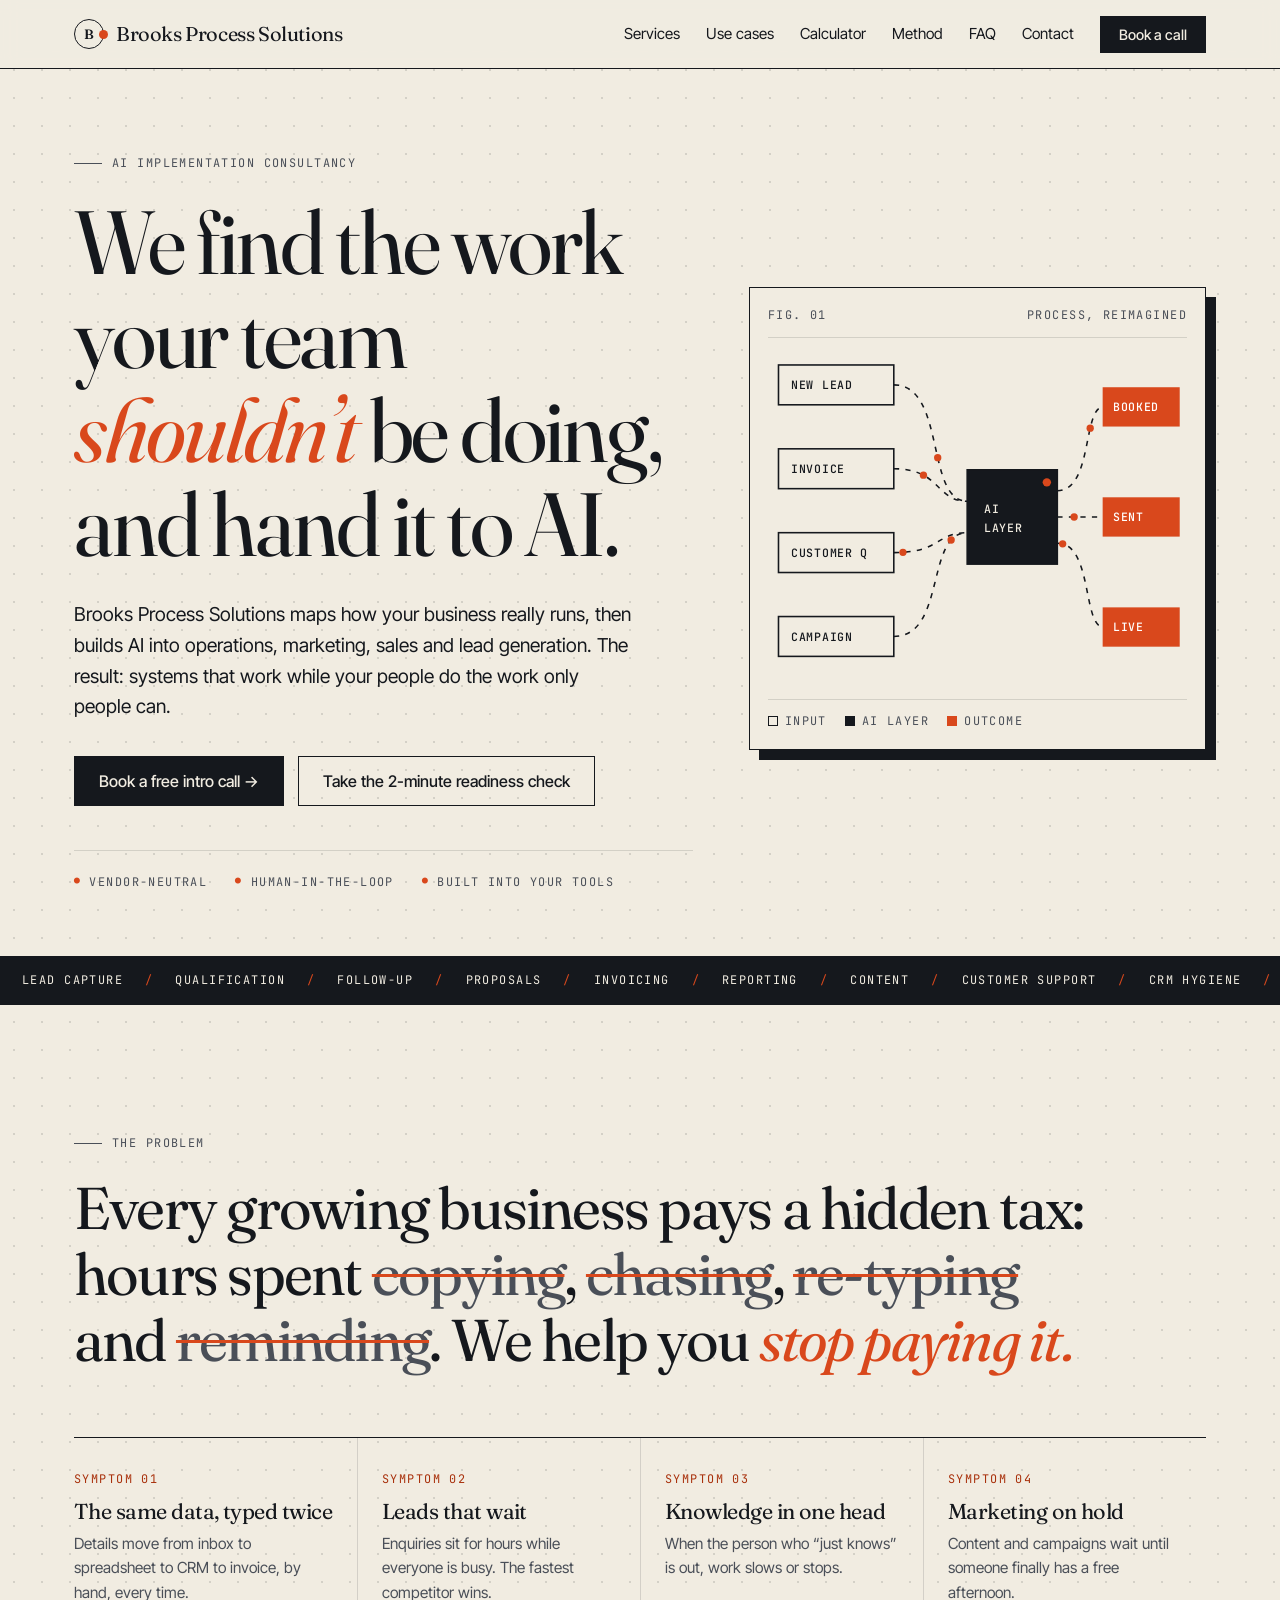
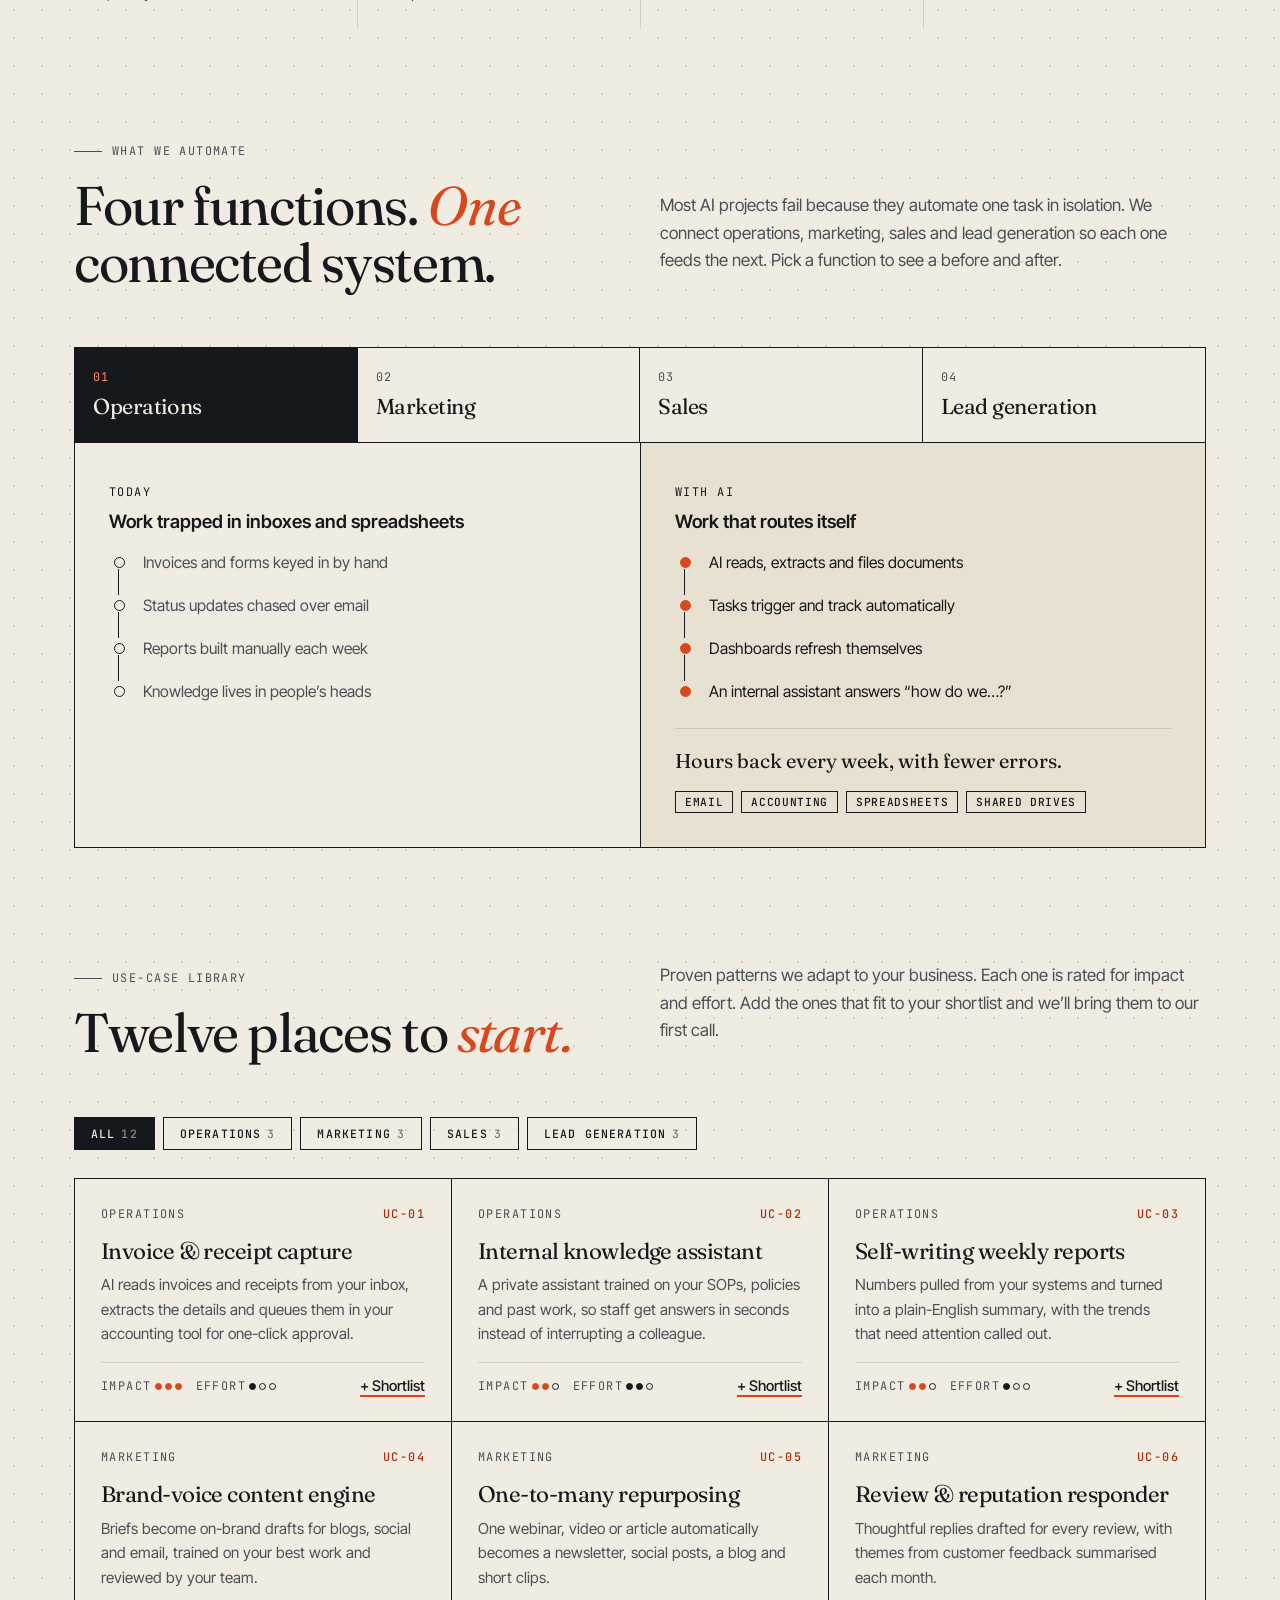
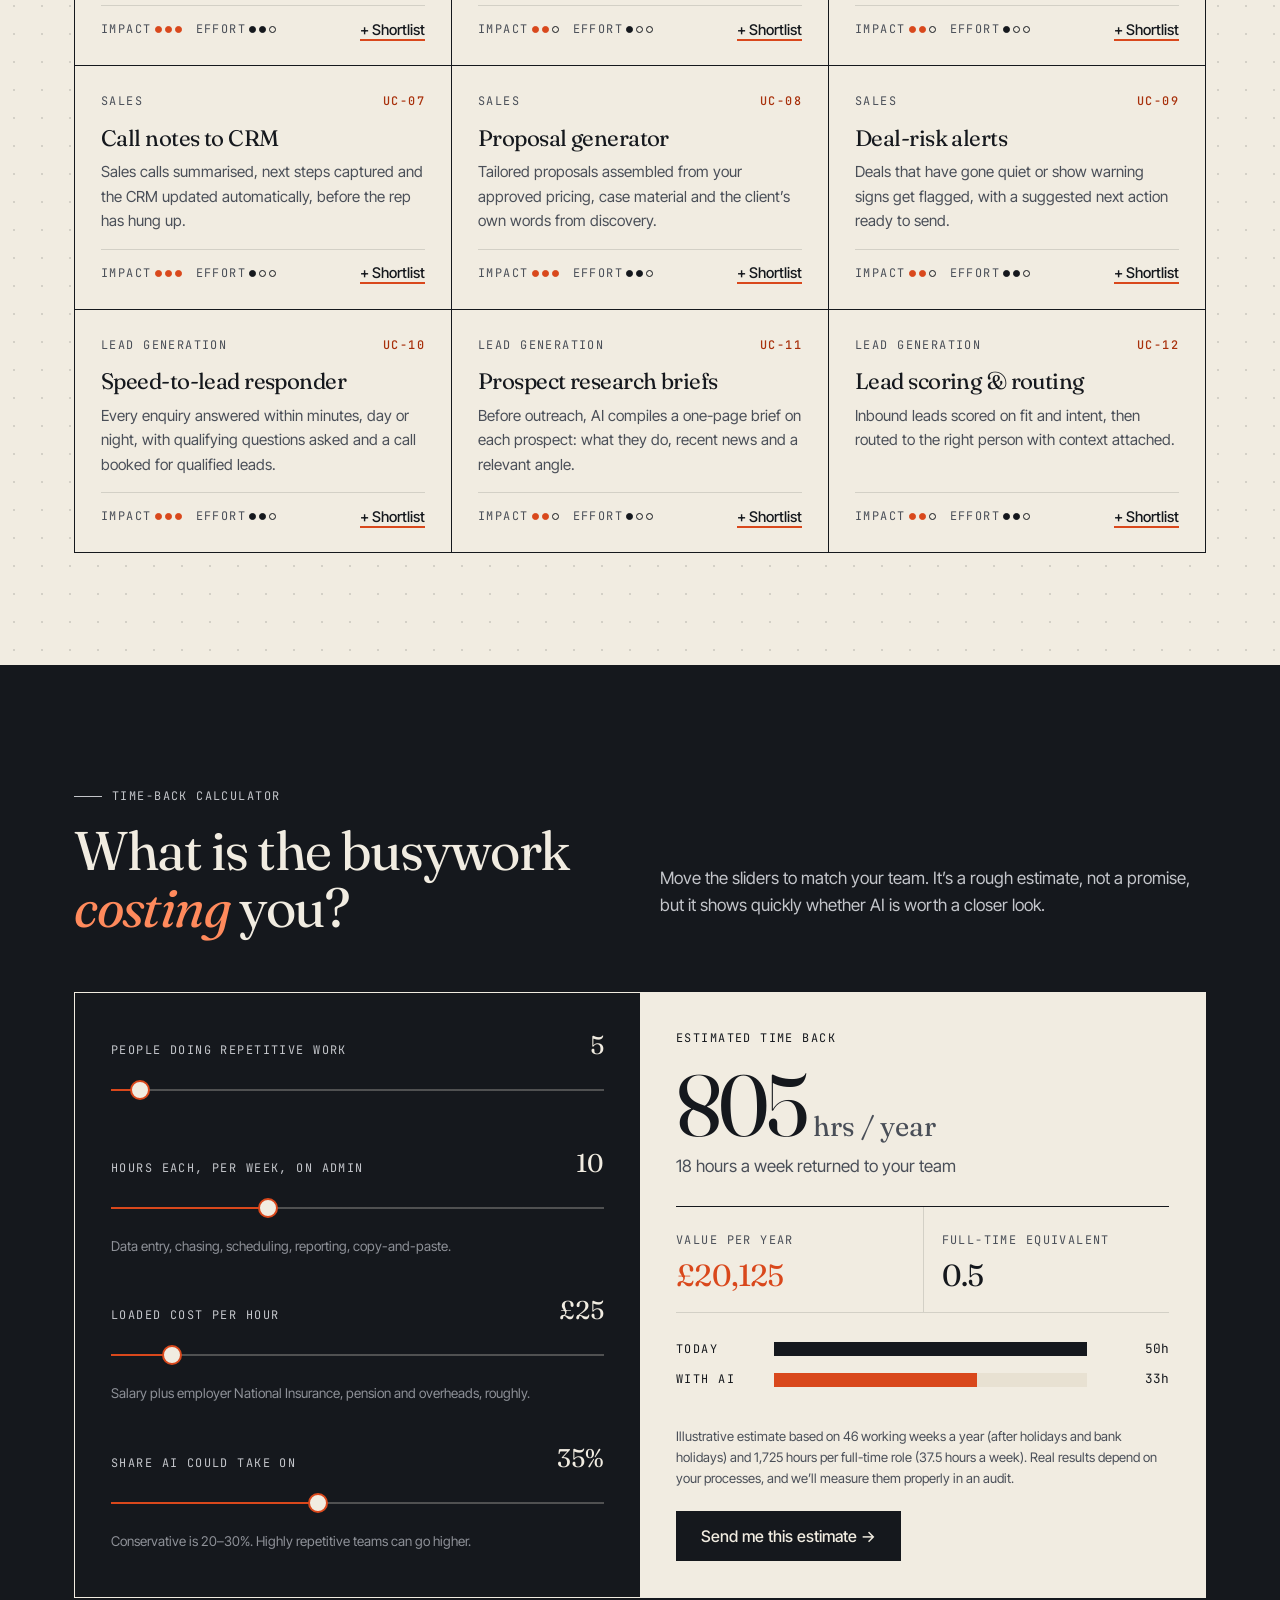
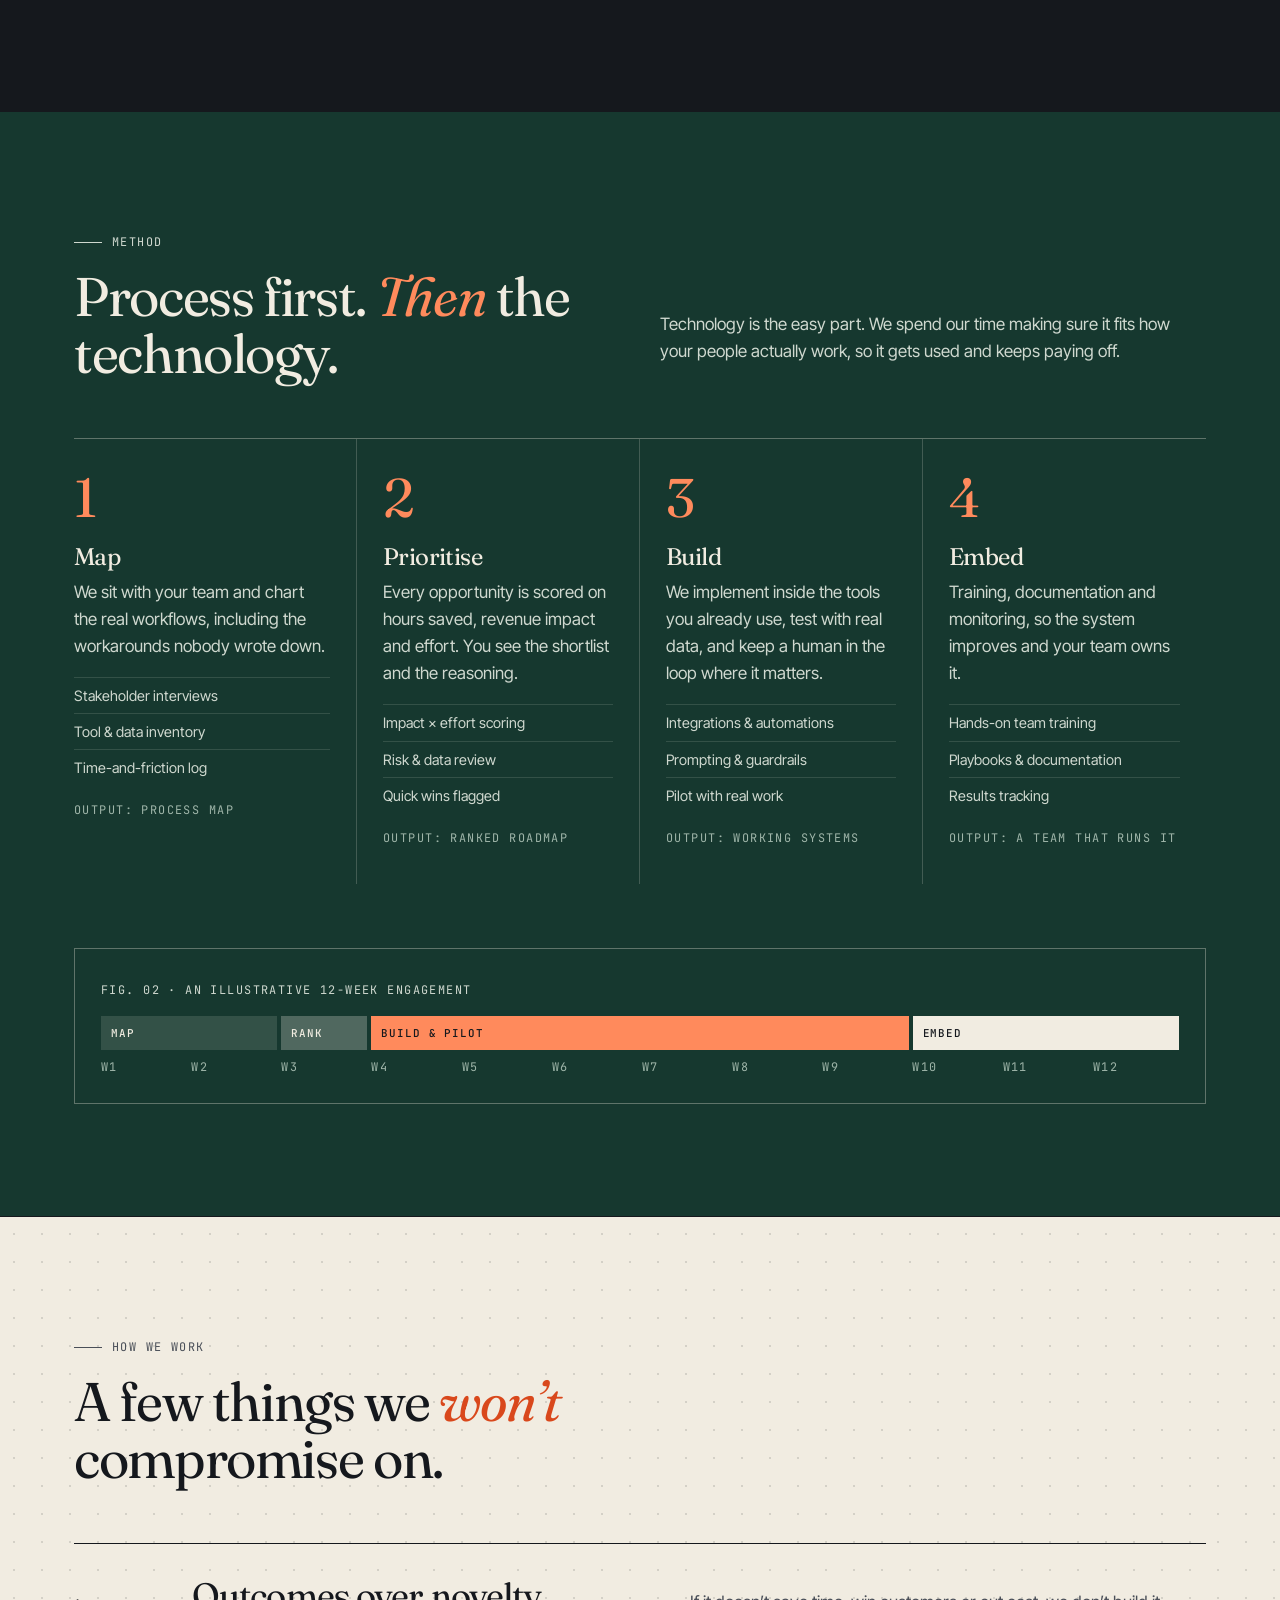
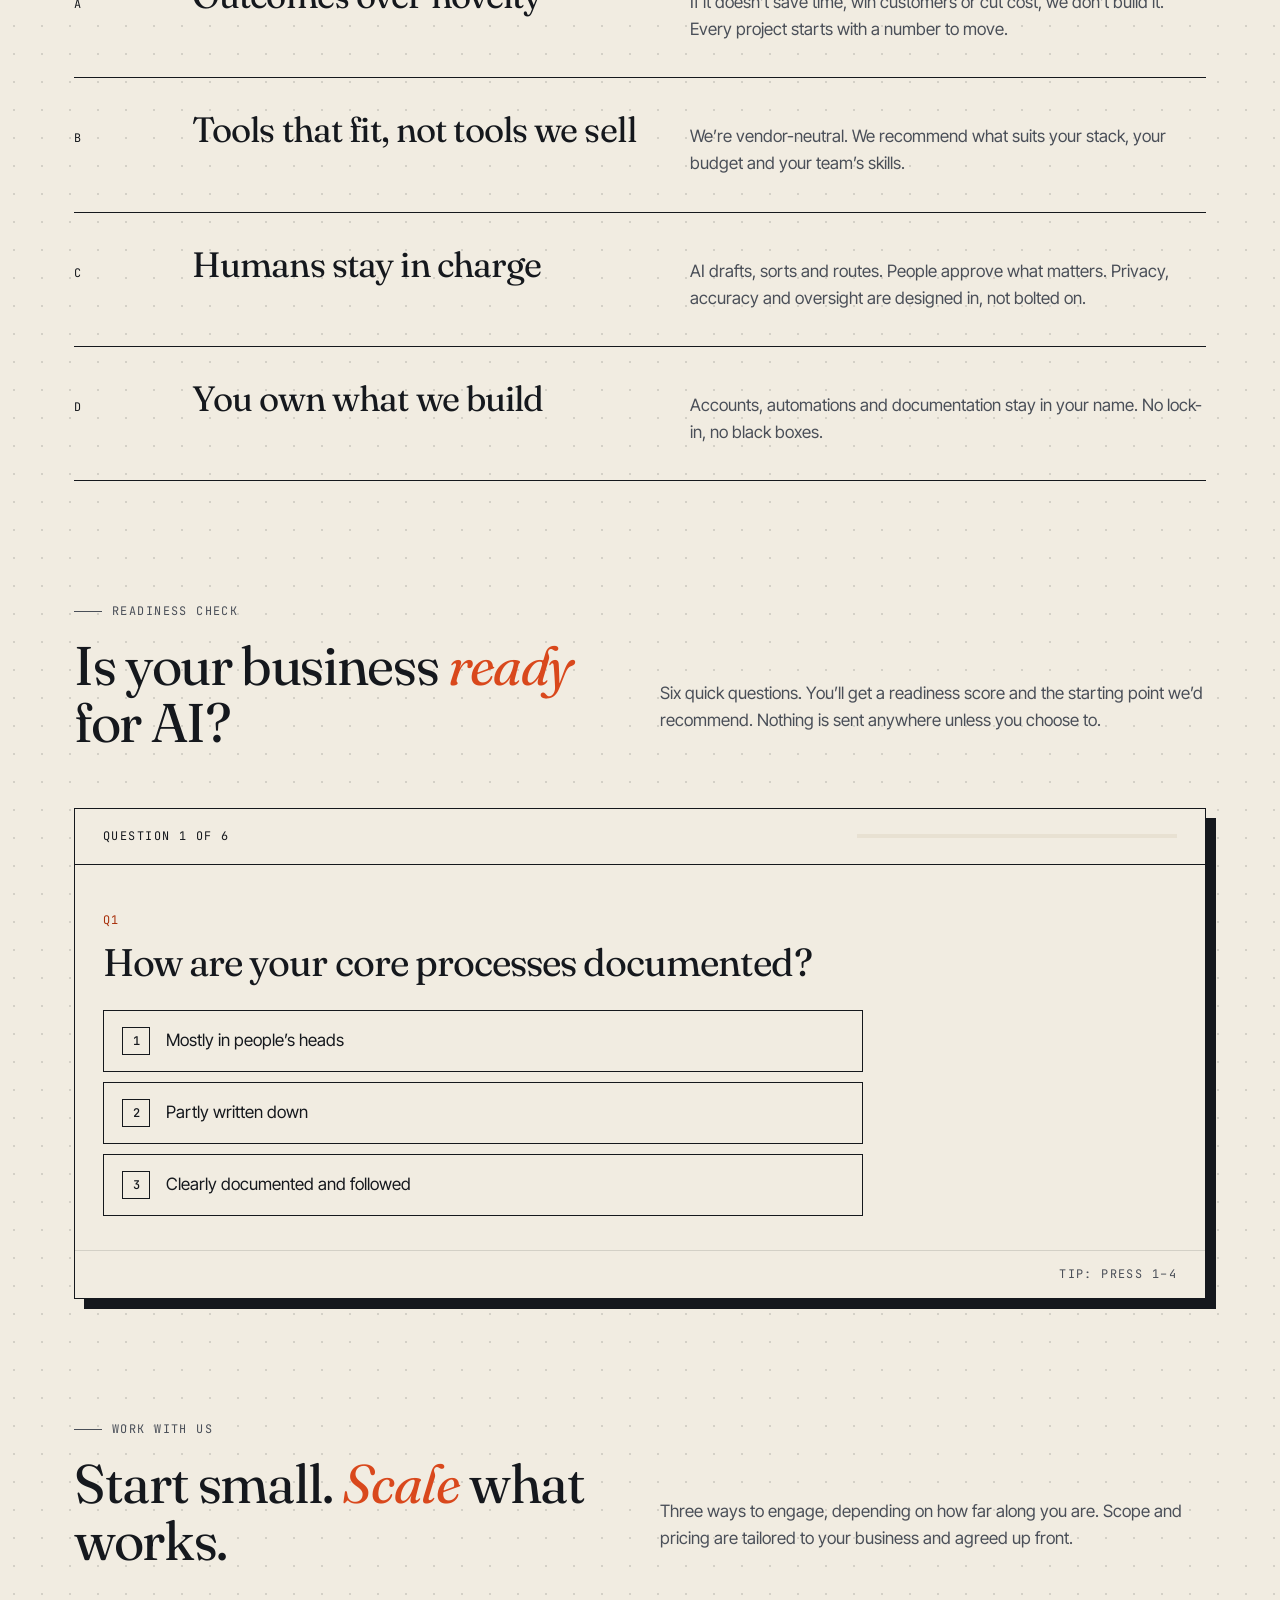
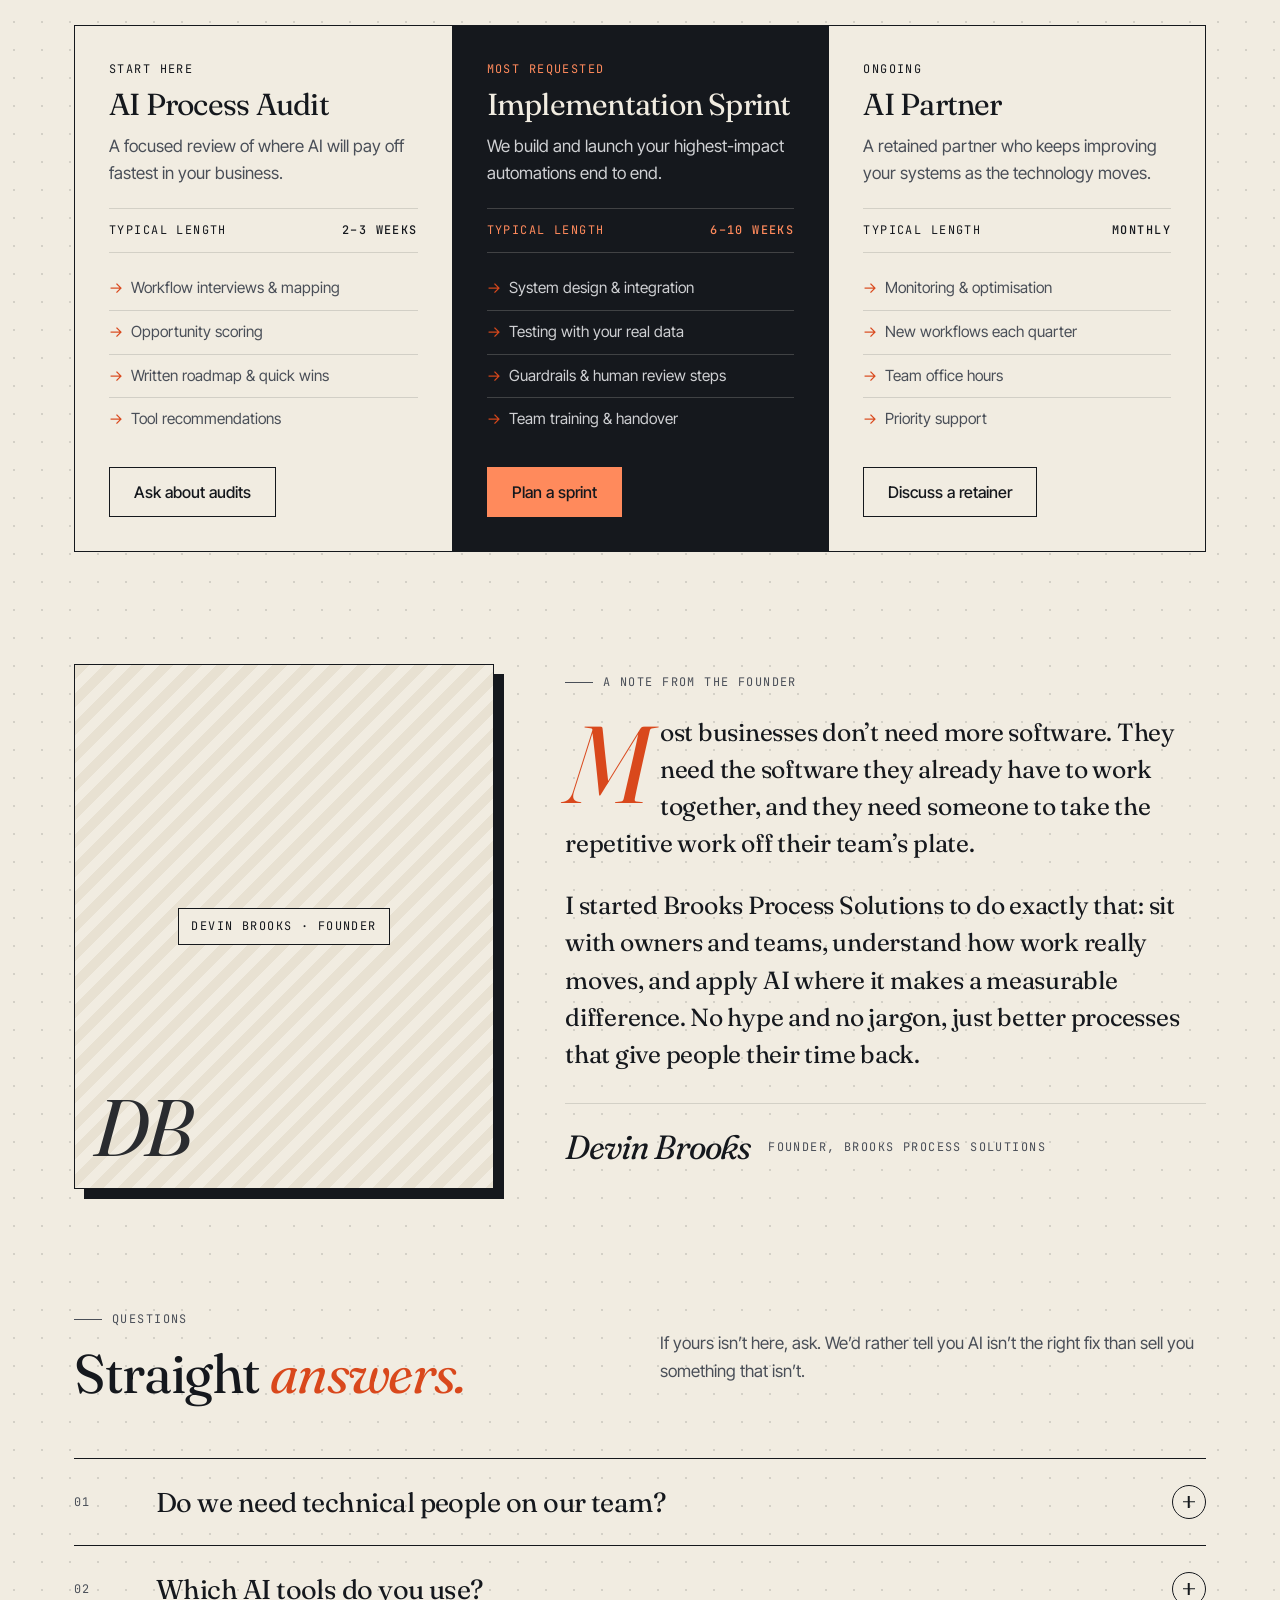
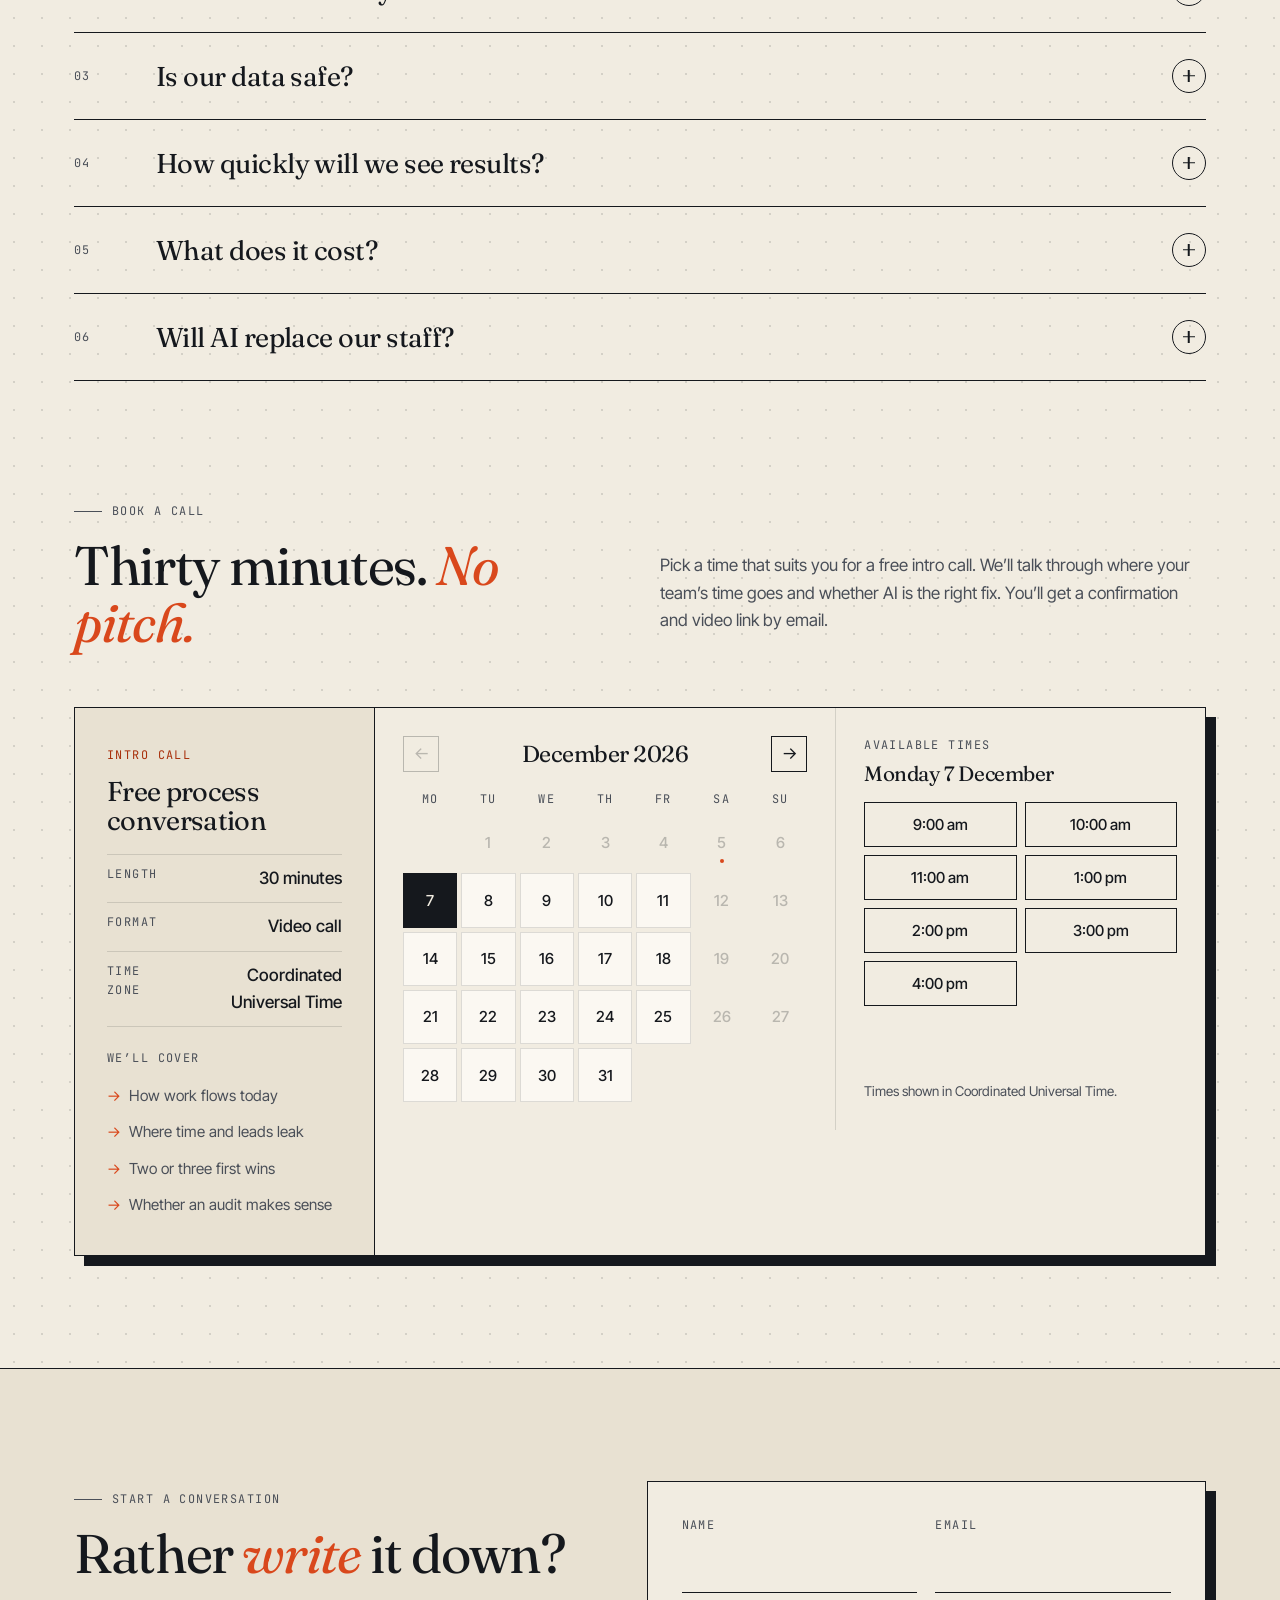
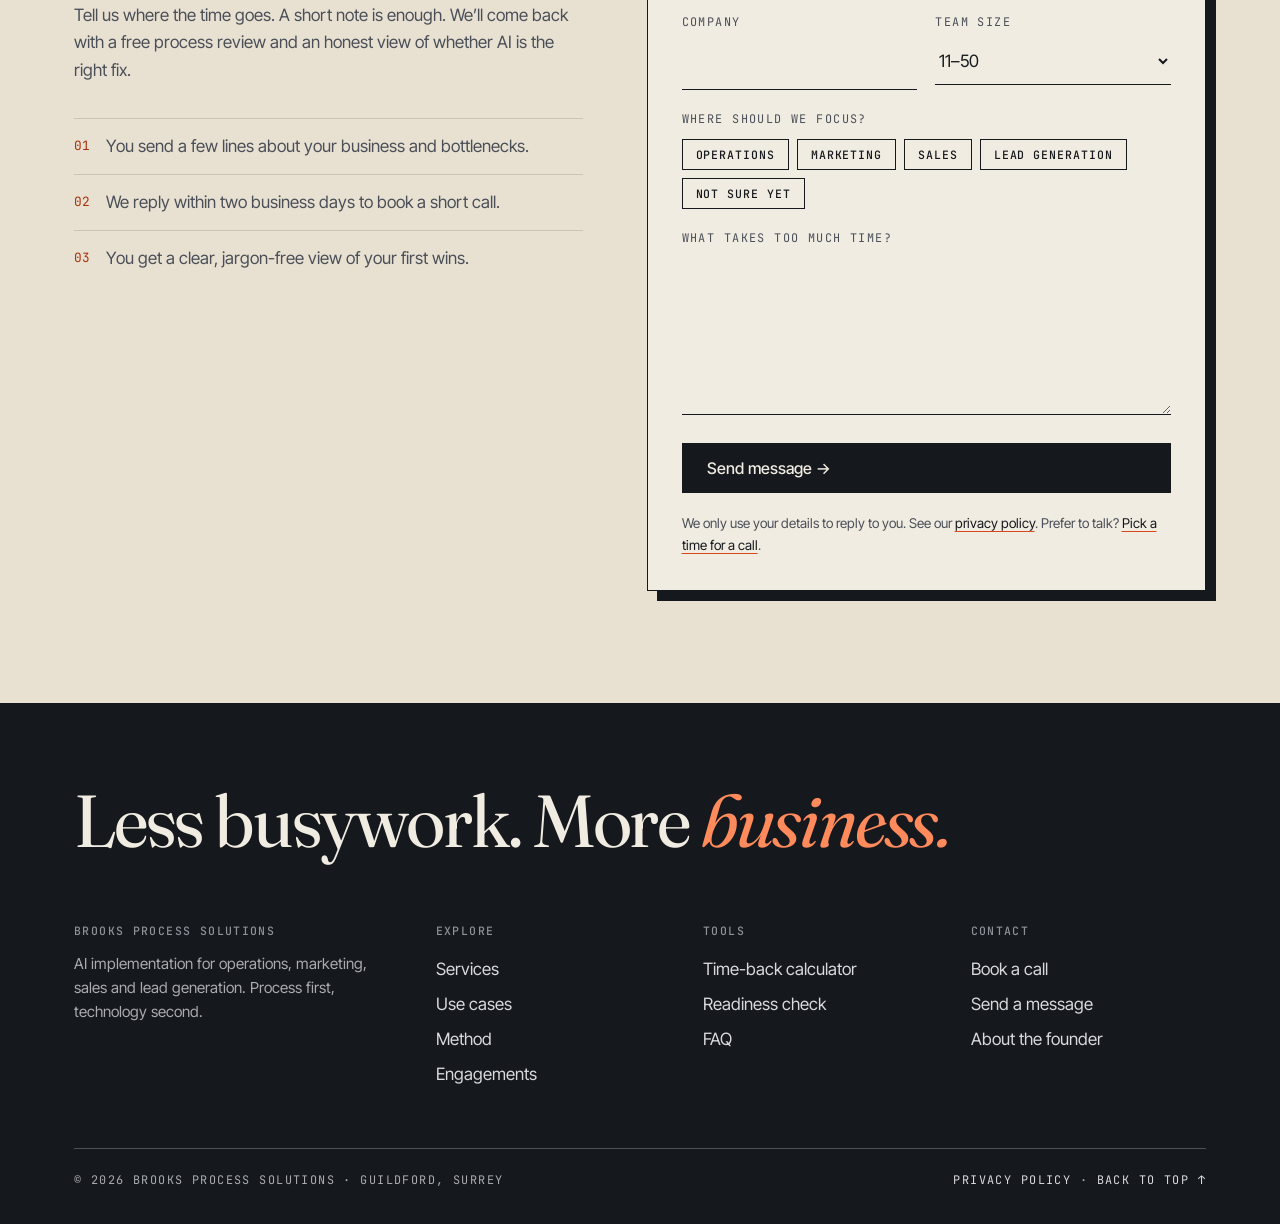
==== commit 65c7c13d: "Remove Guildford tag from hero meta row Co-Authored-By: Claude Opus 5.5 <noreply@anthropic.com> Clau" ====
--- a/index.html
+++ b/index.html
@@ -59,7 +59,7 @@
         <a class="btn" href="#book">Book a free intro call &rarr;</a>
         <a class="btn out" href="#readiness">Take the 2-minute readiness check</a>
       </div>
-      <div class="hero-meta mono"><span>Based in Guildford, Surrey</span><span>Vendor-neutral</span><span>Human-in-the-loop</span><span>Built into your tools</span></div>
+      <div class="hero-meta mono"><span>Vendor-neutral</span><span>Human-in-the-loop</span><span>Built into your tools</span></div>
     </div>
 
     <figure class="figure" aria-label="Diagram: everyday business inputs flow through an AI layer and come out as finished outcomes">
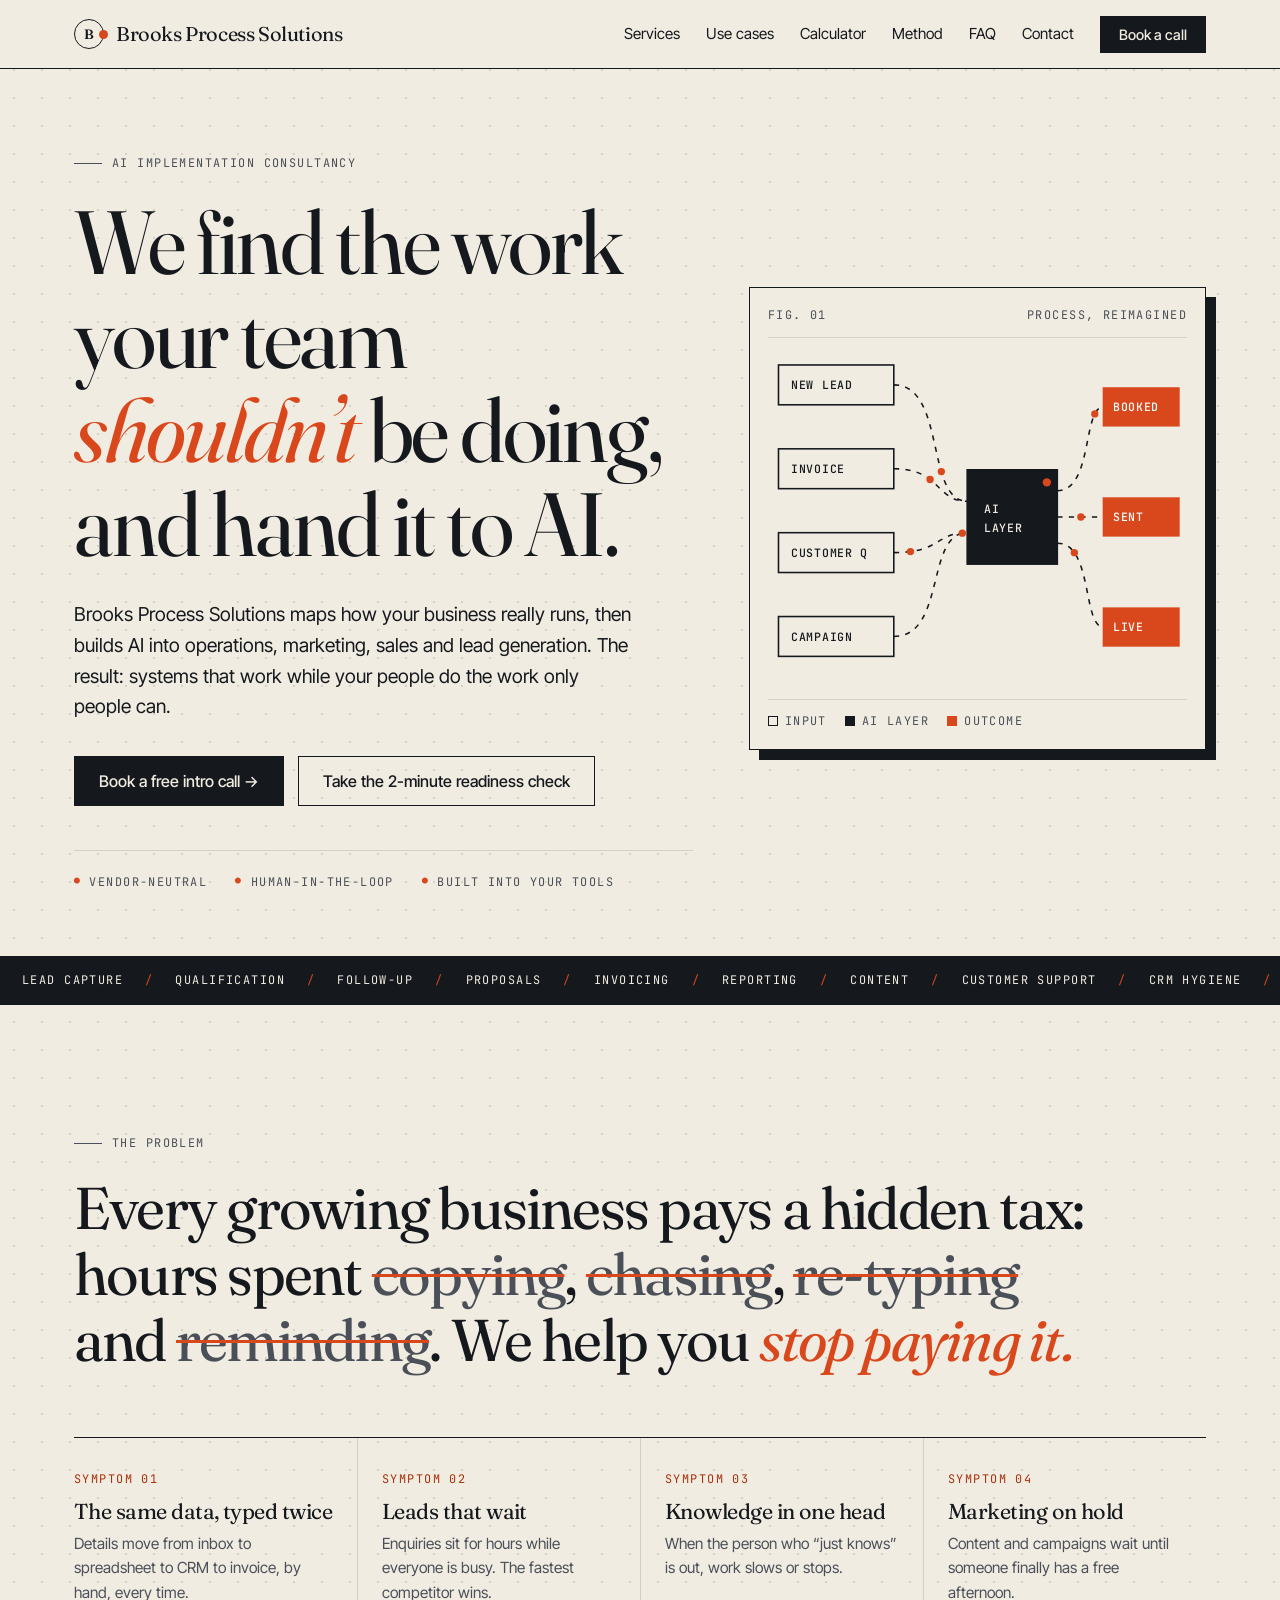
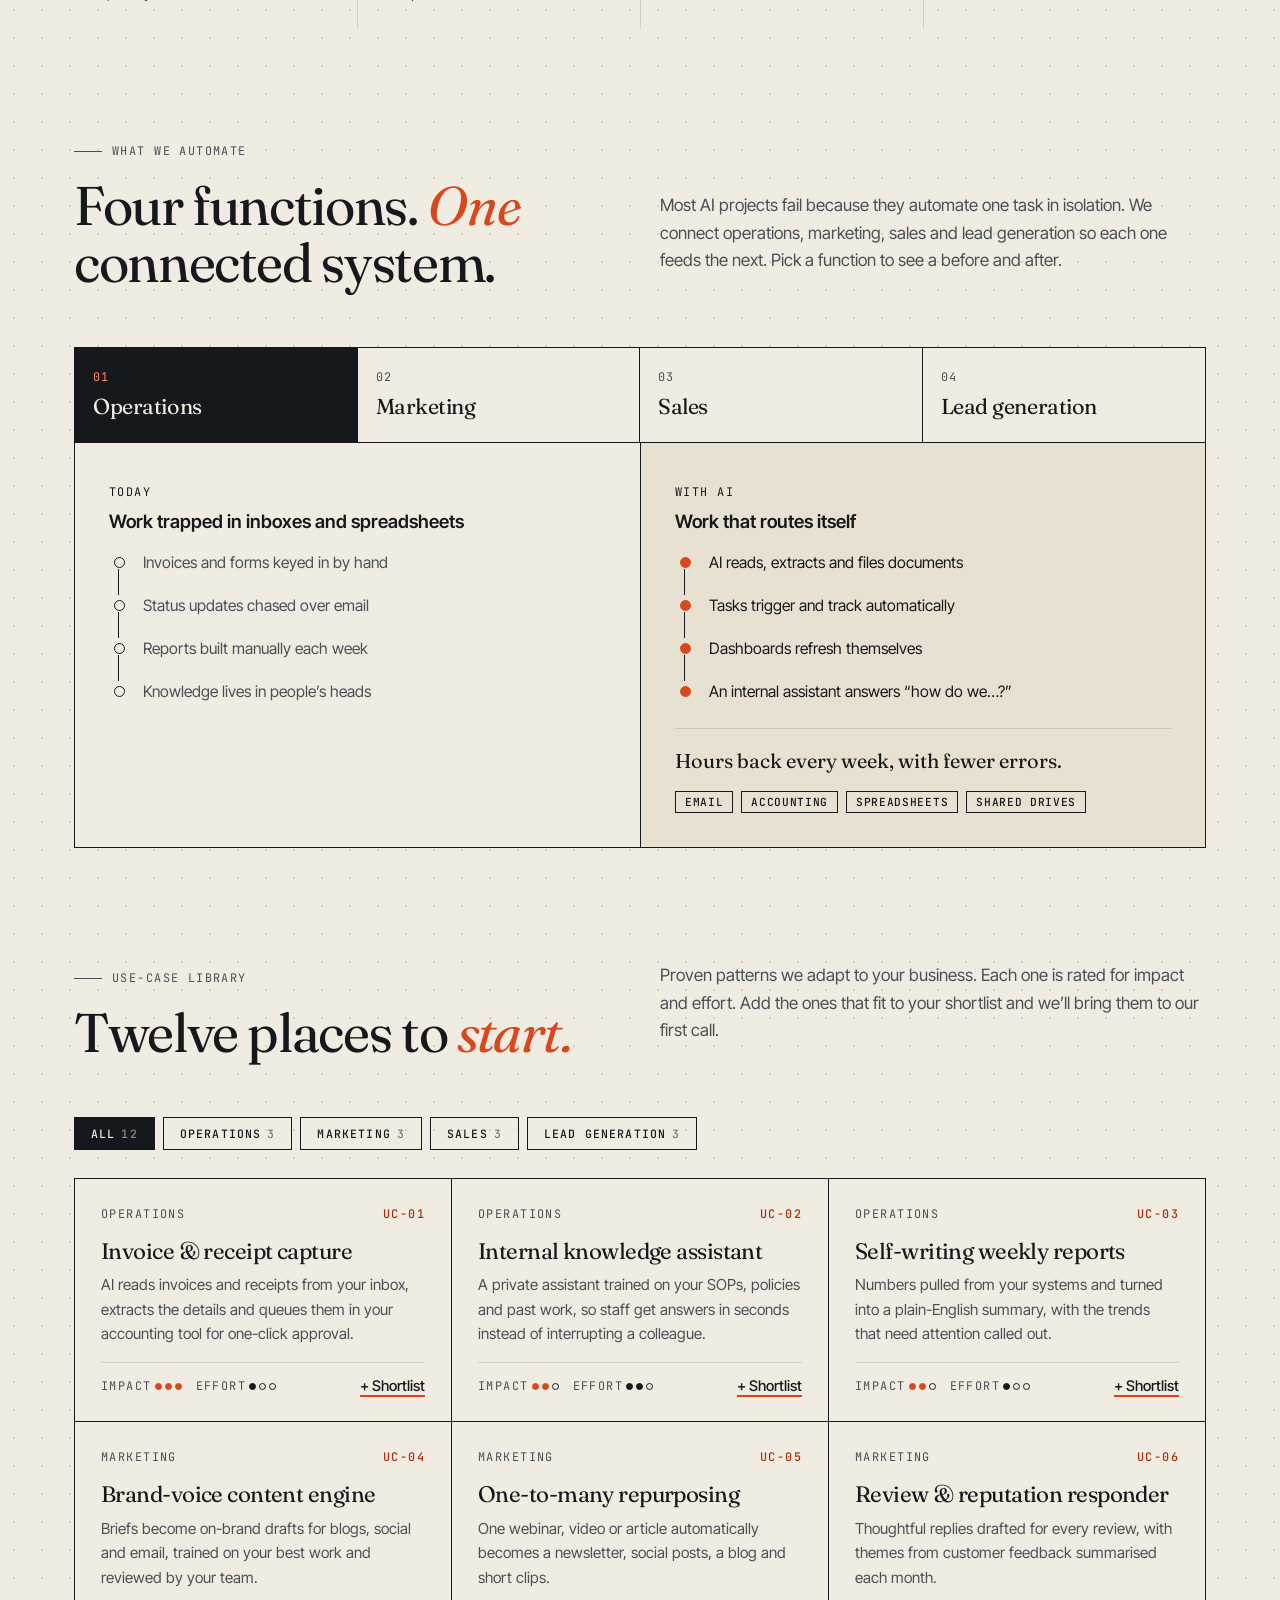
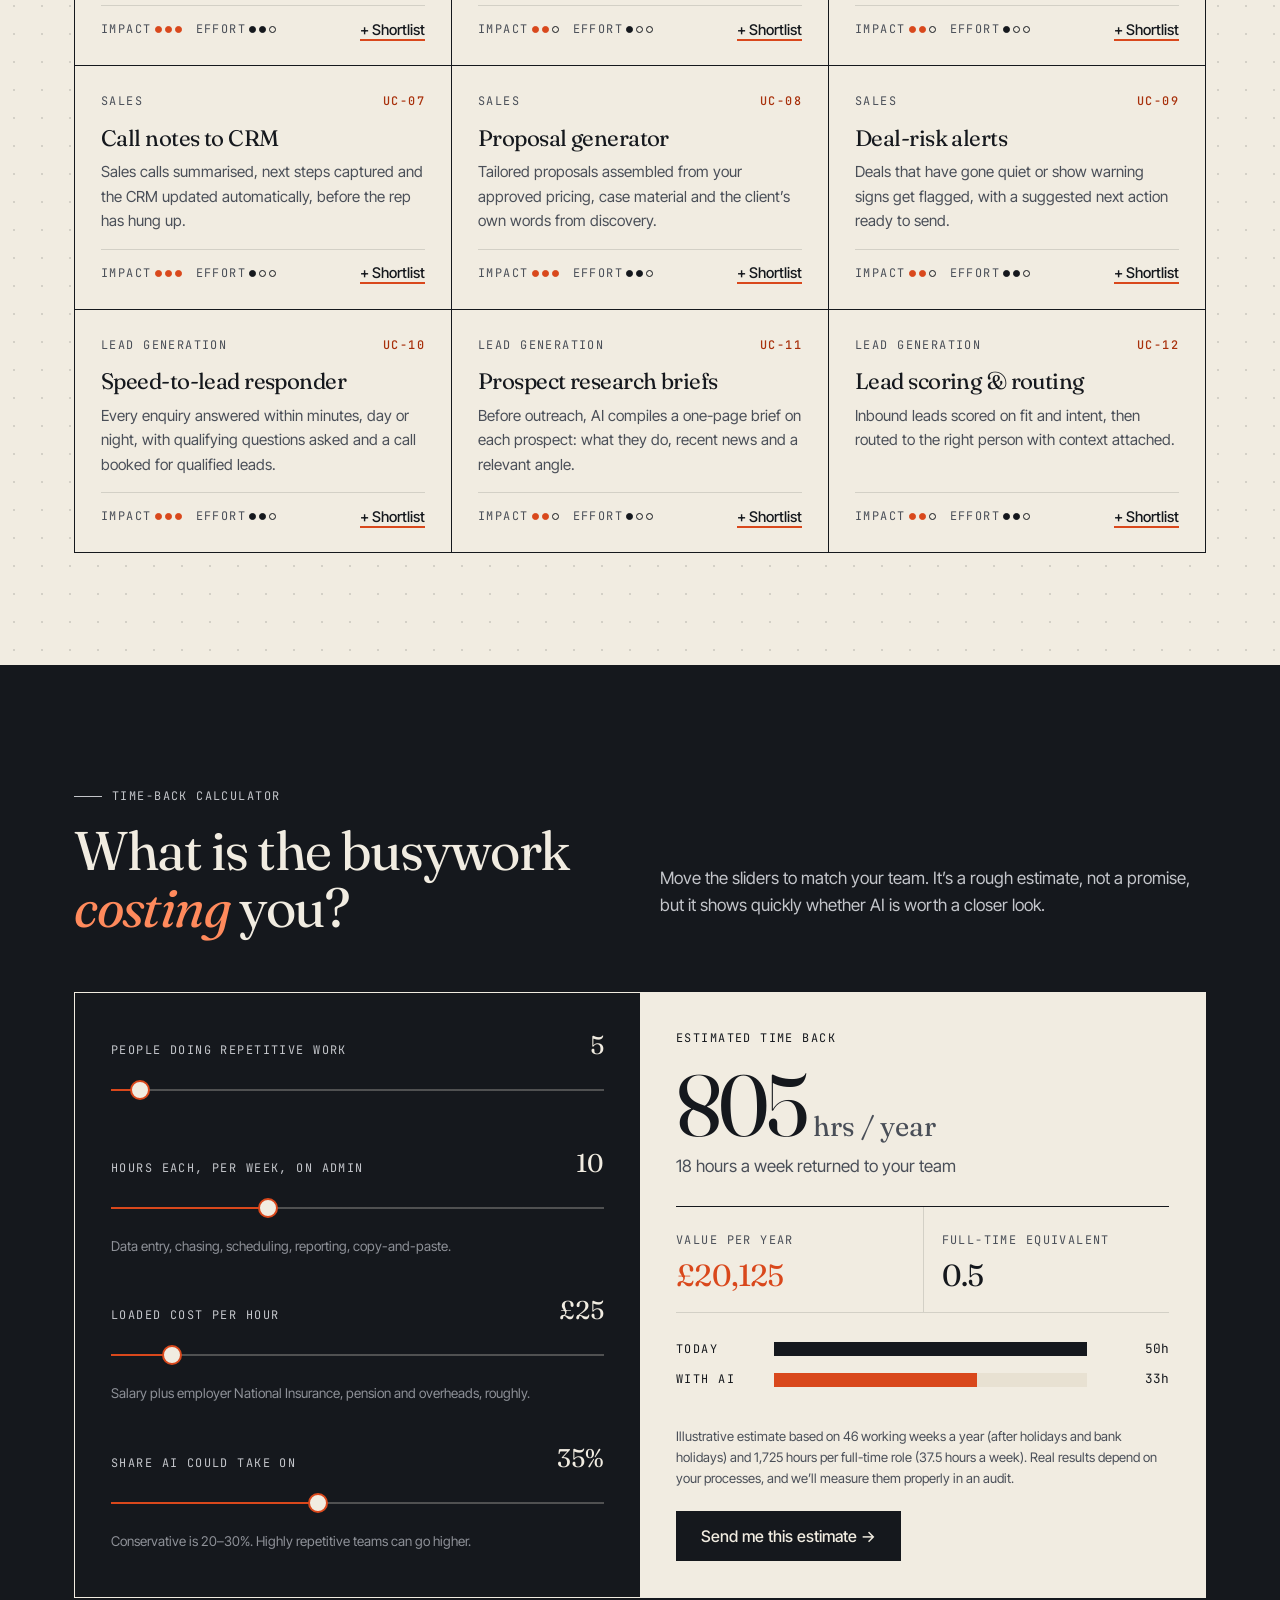
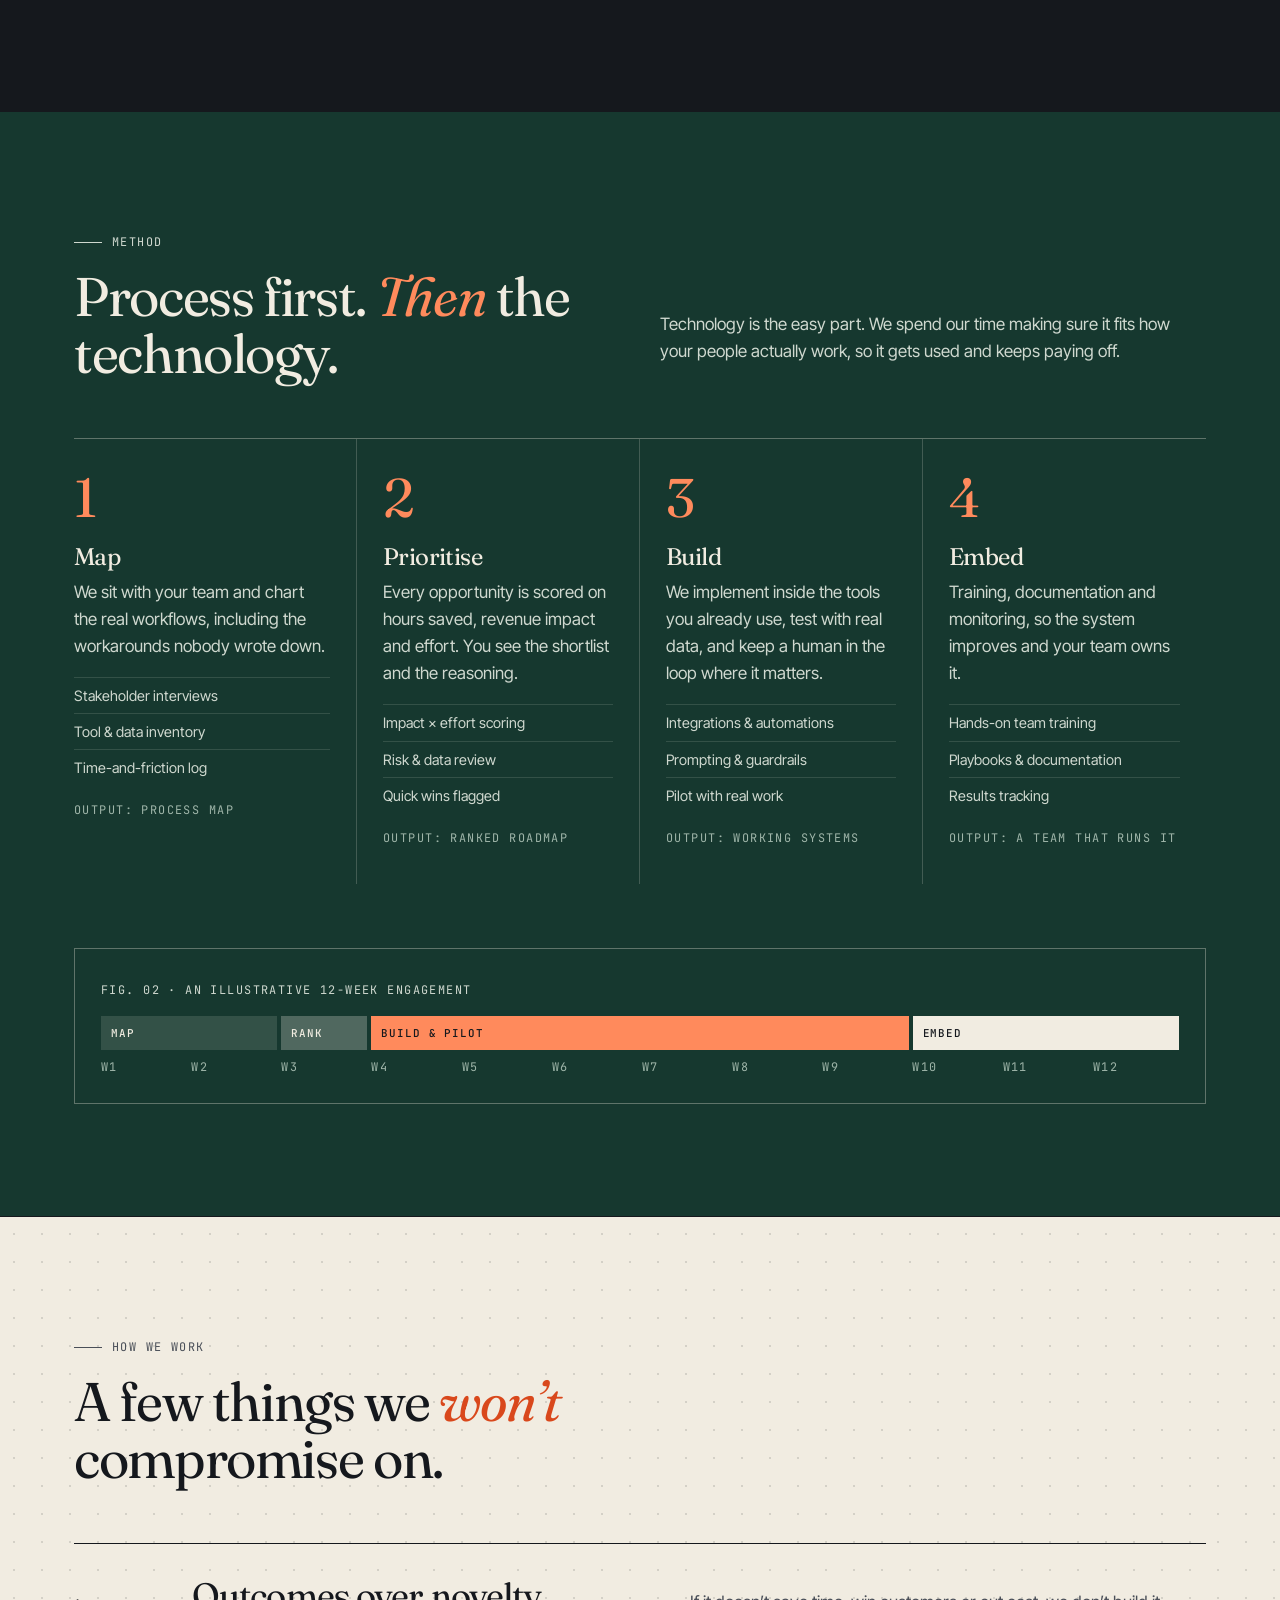
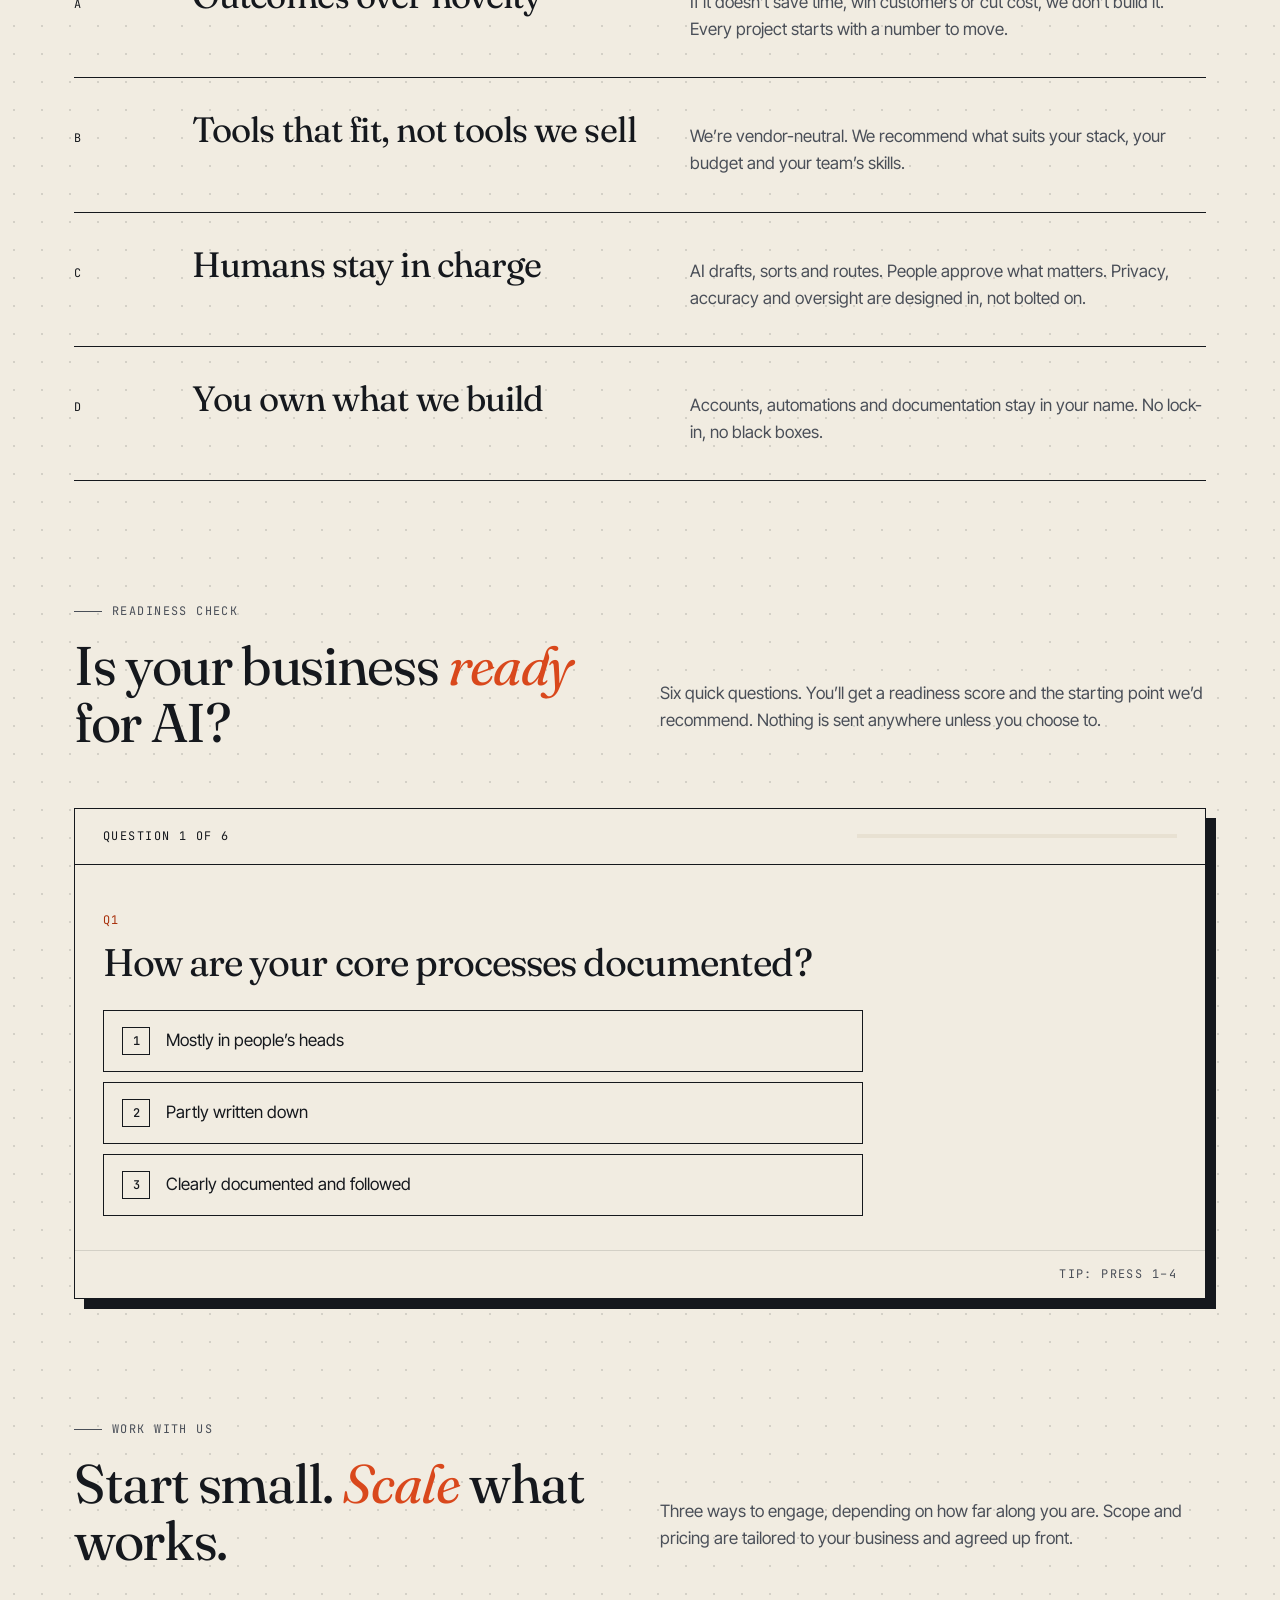
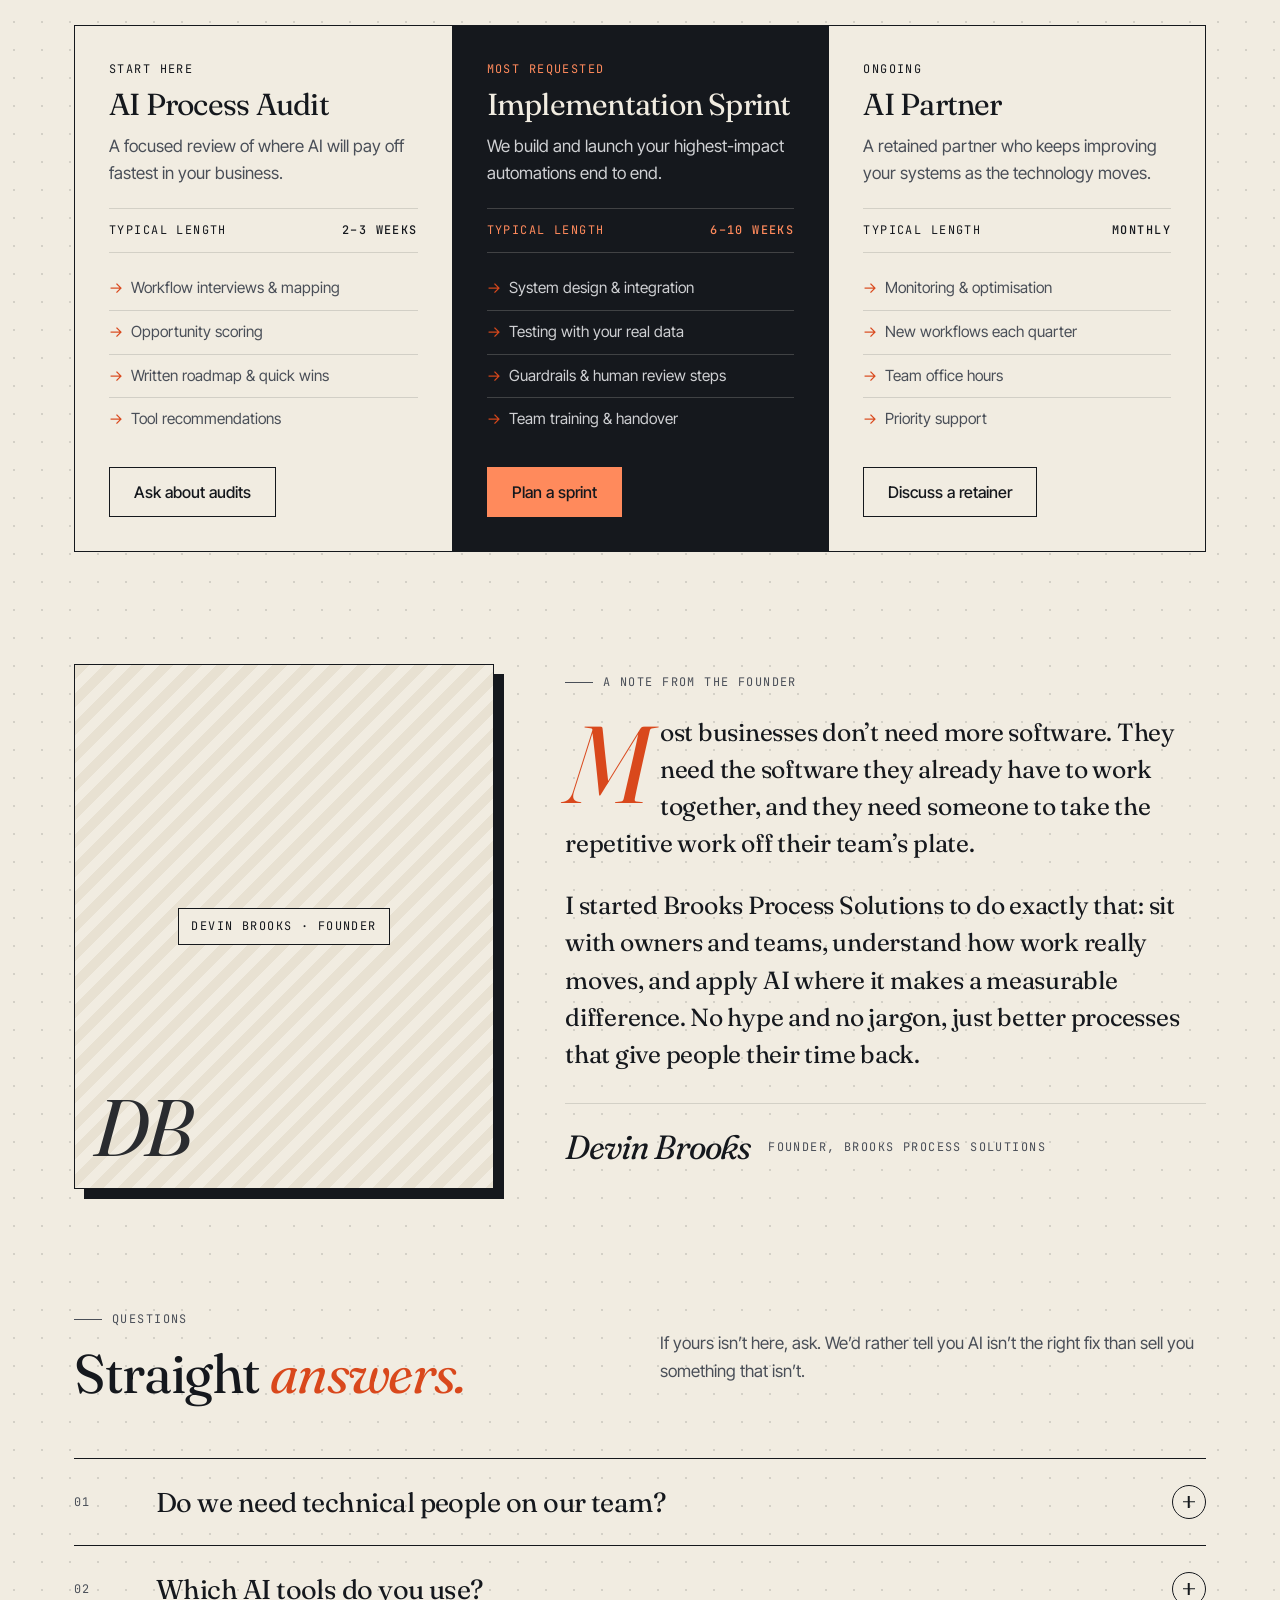
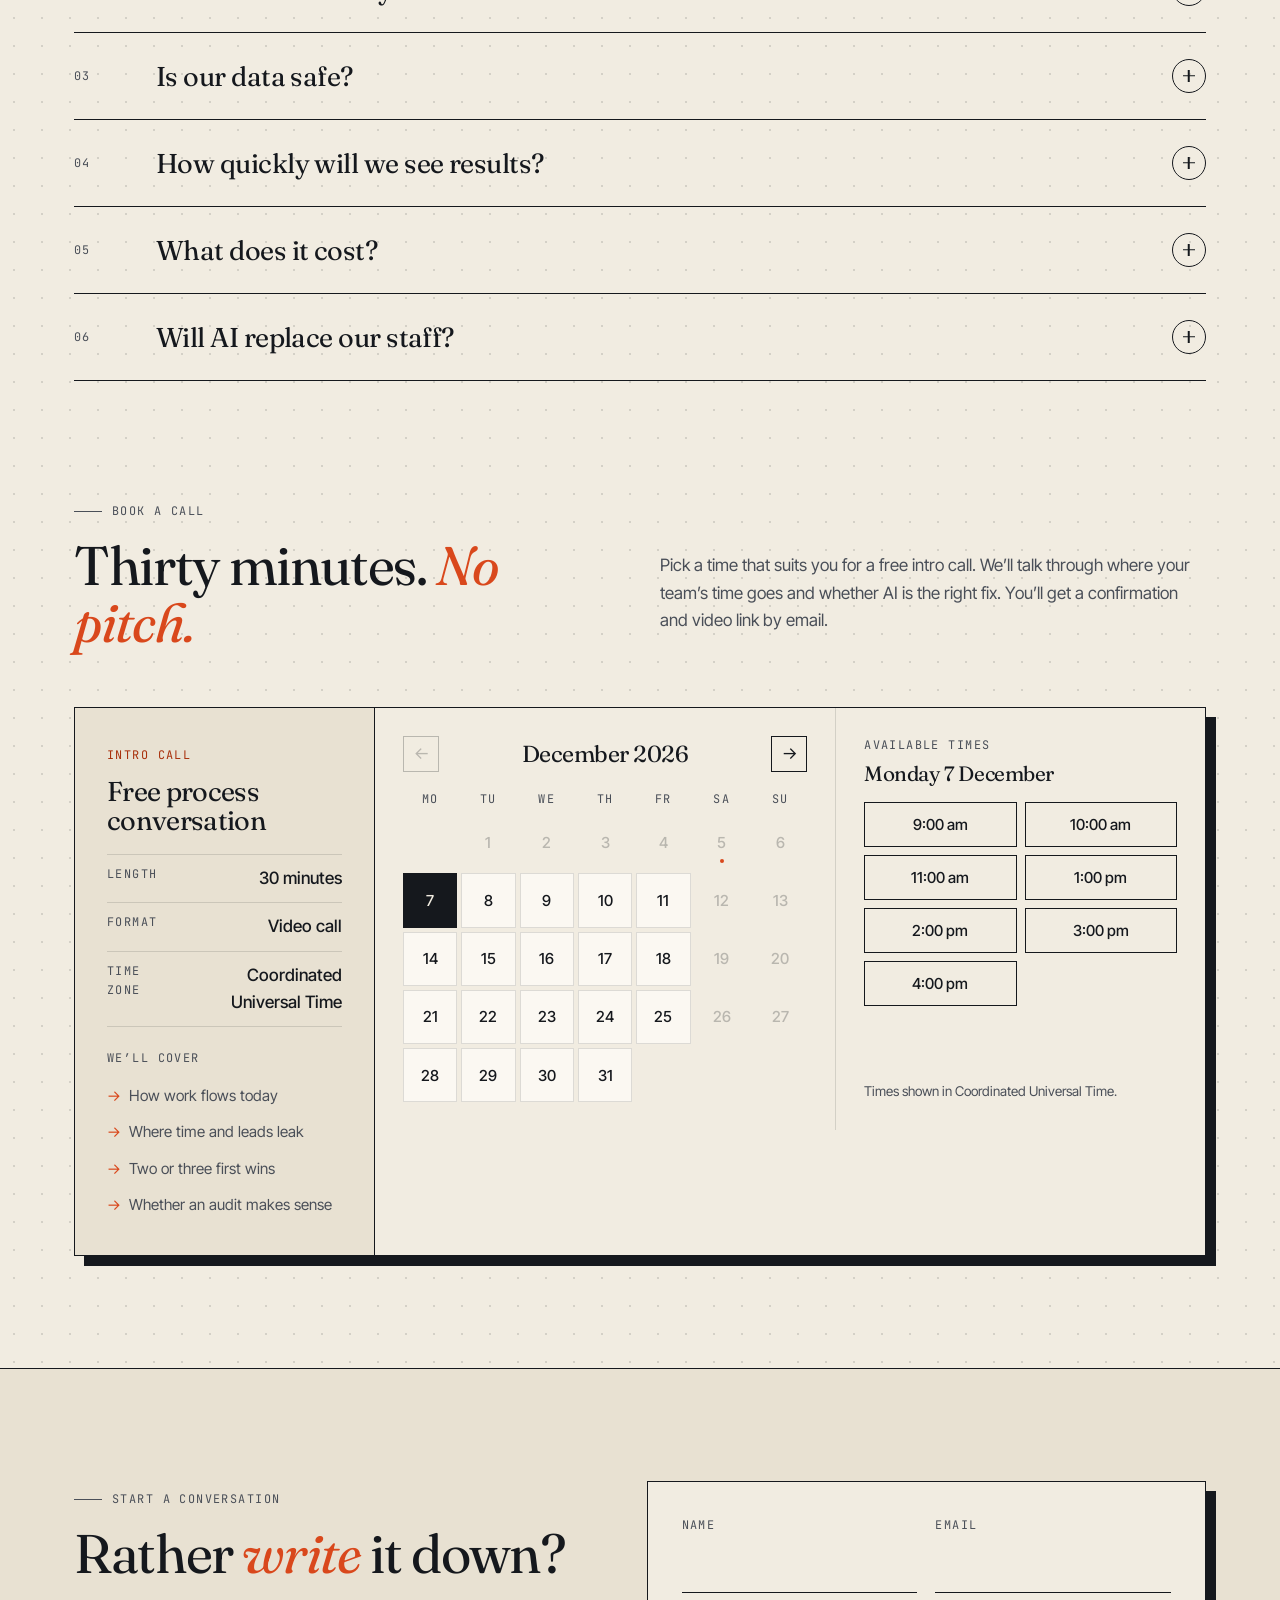
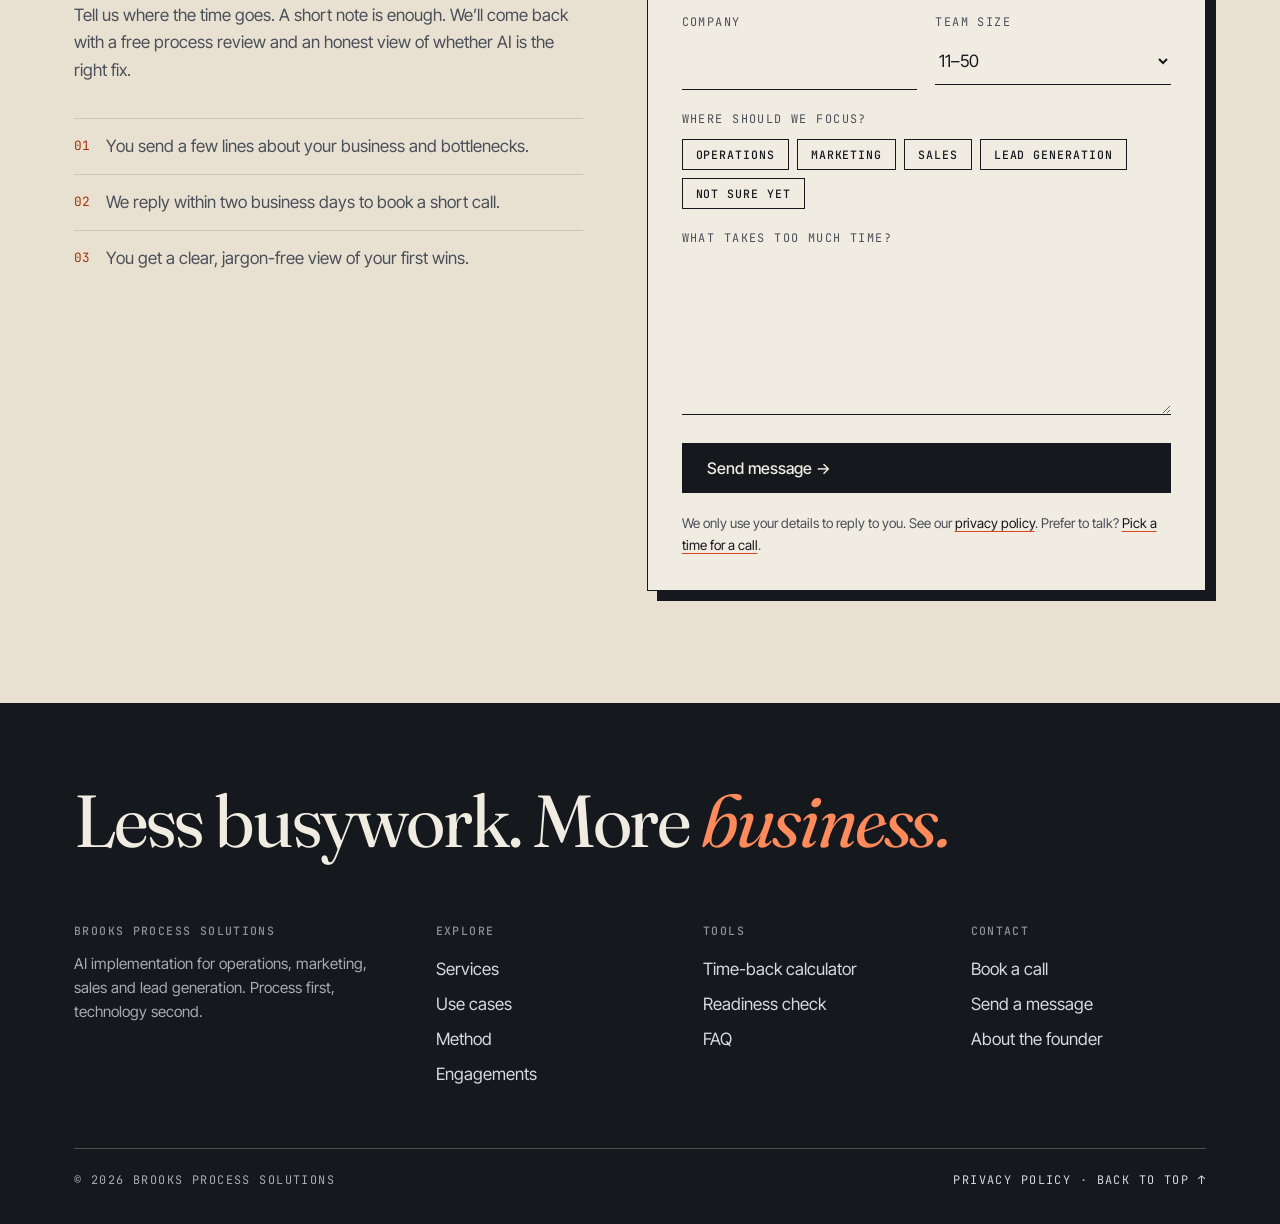
==== commit 76320fbf: "Remove Guildford from footer Co-Authored-By: Claude Opus 5.5 <noreply@anthropic.com> Claude-Session:" ====
--- a/index.html
+++ b/index.html
@@ -434,7 +434,7 @@
       <div><h3>Tools</h3><a href="#calculator">Time-back calculator</a><a href="#readiness">Readiness check</a><a href="#faq">FAQ</a></div>
       <div><h3>Contact</h3><a href="#book">Book a call</a><a href="#contact">Send a message</a><a href="#about">About the founder</a></div>
     </div>
-    <div class="fbar mono"><span>© <span id="yr">2026</span> Brooks Process Solutions · Guildford, Surrey</span><span><a class="totop" href="privacy.html">Privacy policy</a> · <a class="totop" href="#top">Back to top ↑</a></span></div>
+    <div class="fbar mono"><span>© <span id="yr">2026</span> Brooks Process Solutions</span><span><a class="totop" href="privacy.html">Privacy policy</a> · <a class="totop" href="#top">Back to top ↑</a></span></div>
   </div>
 </footer>
 
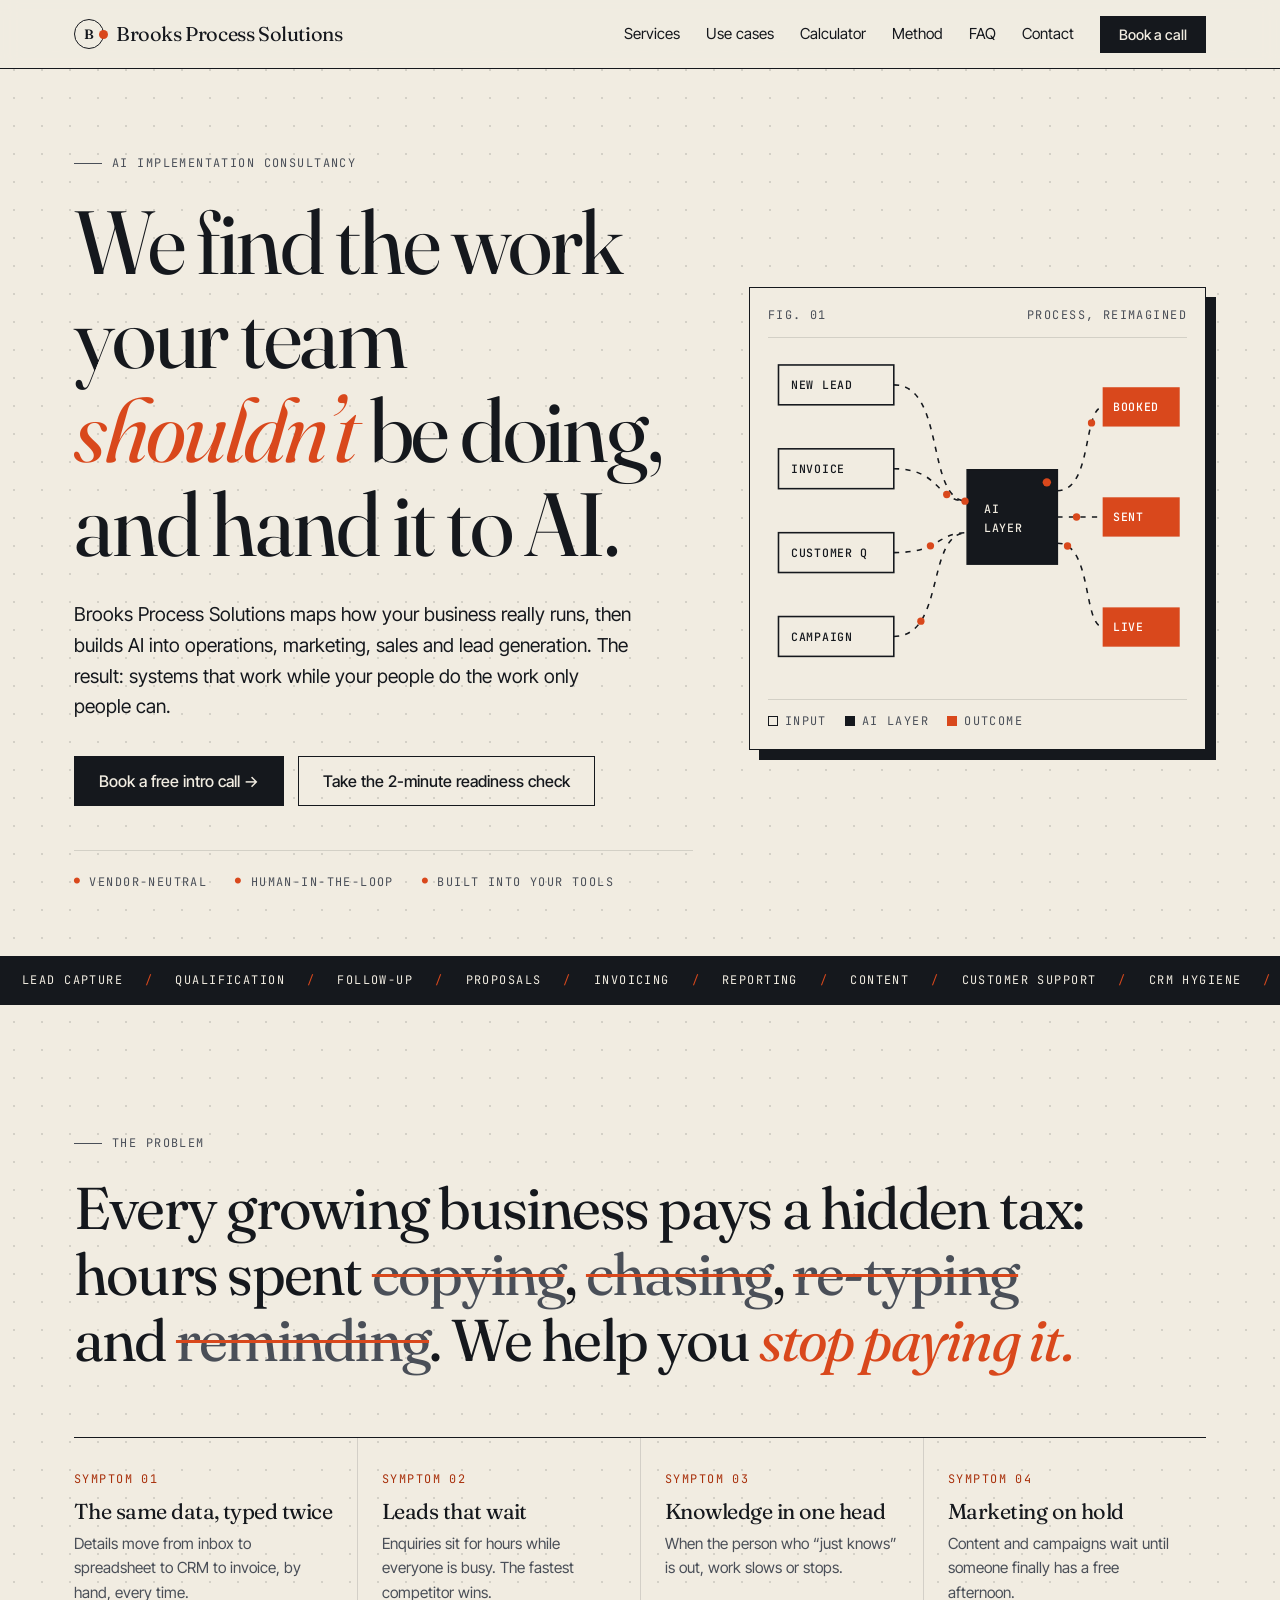
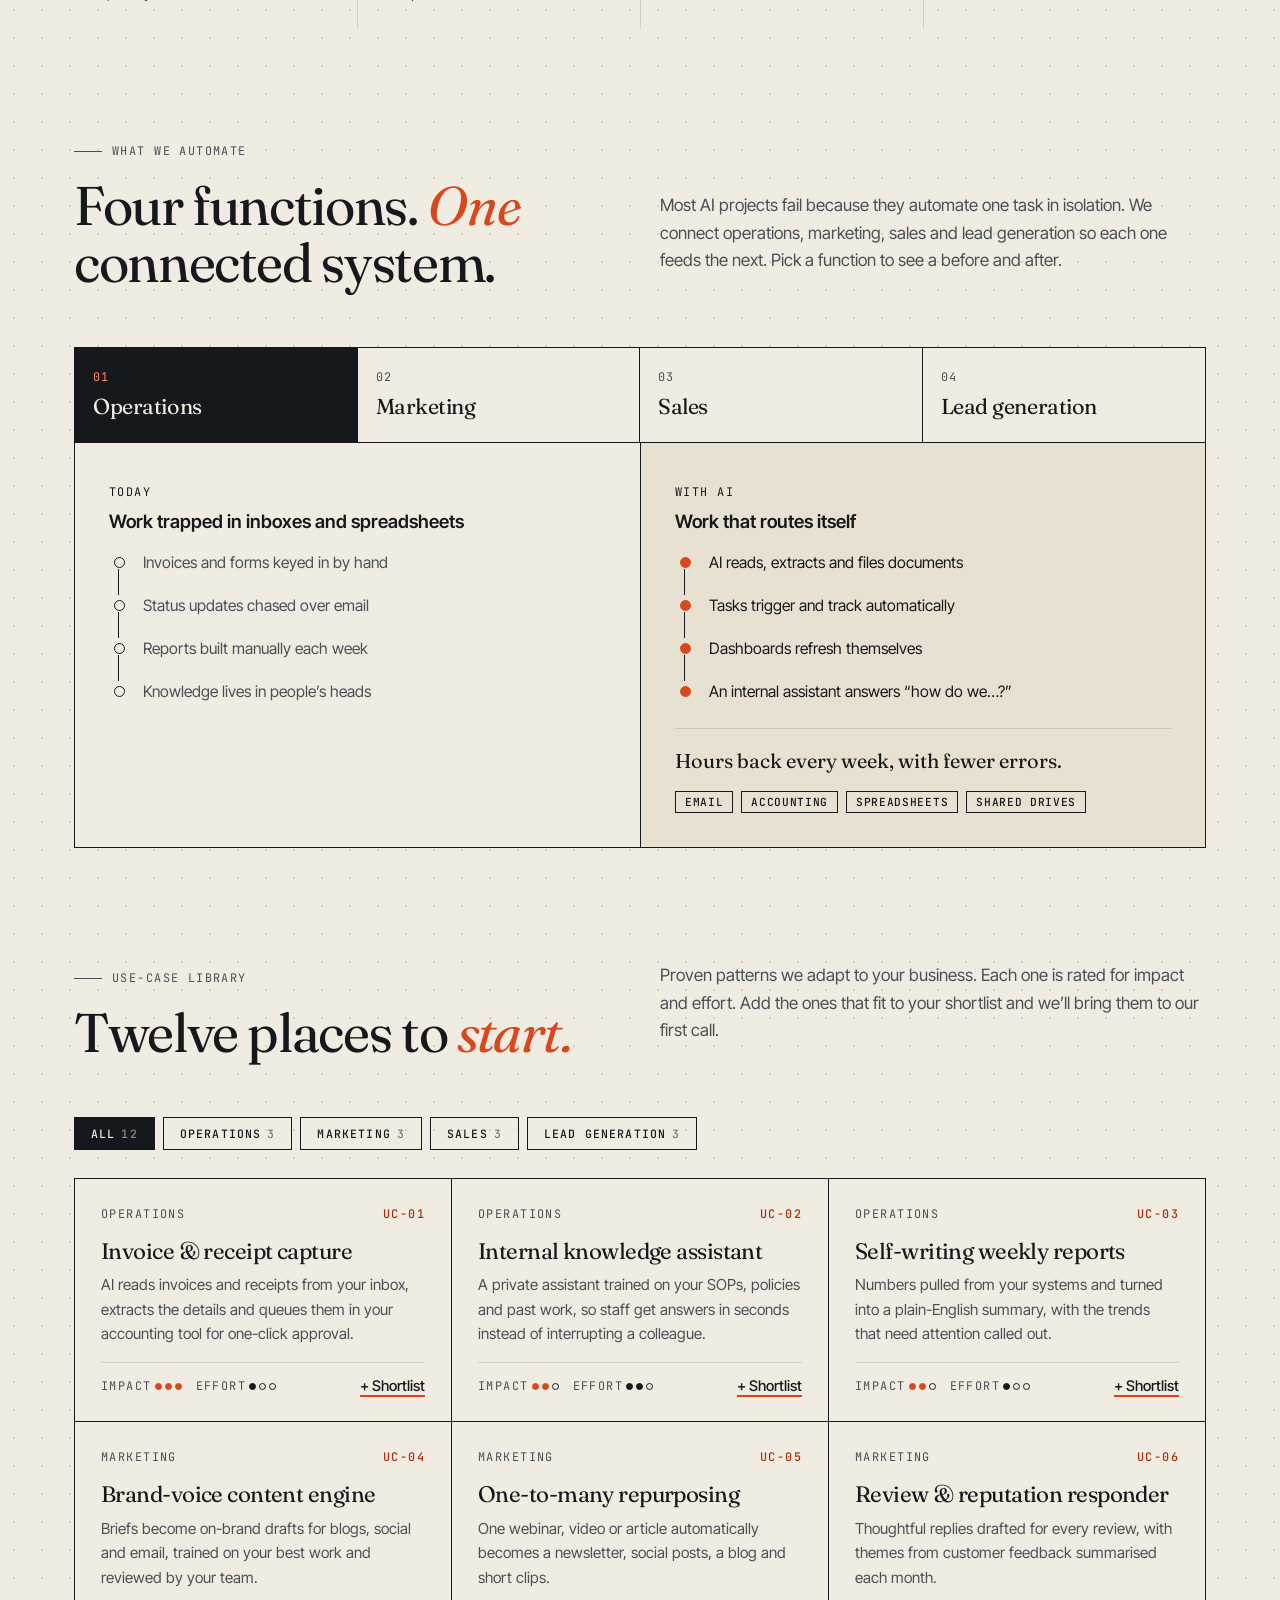
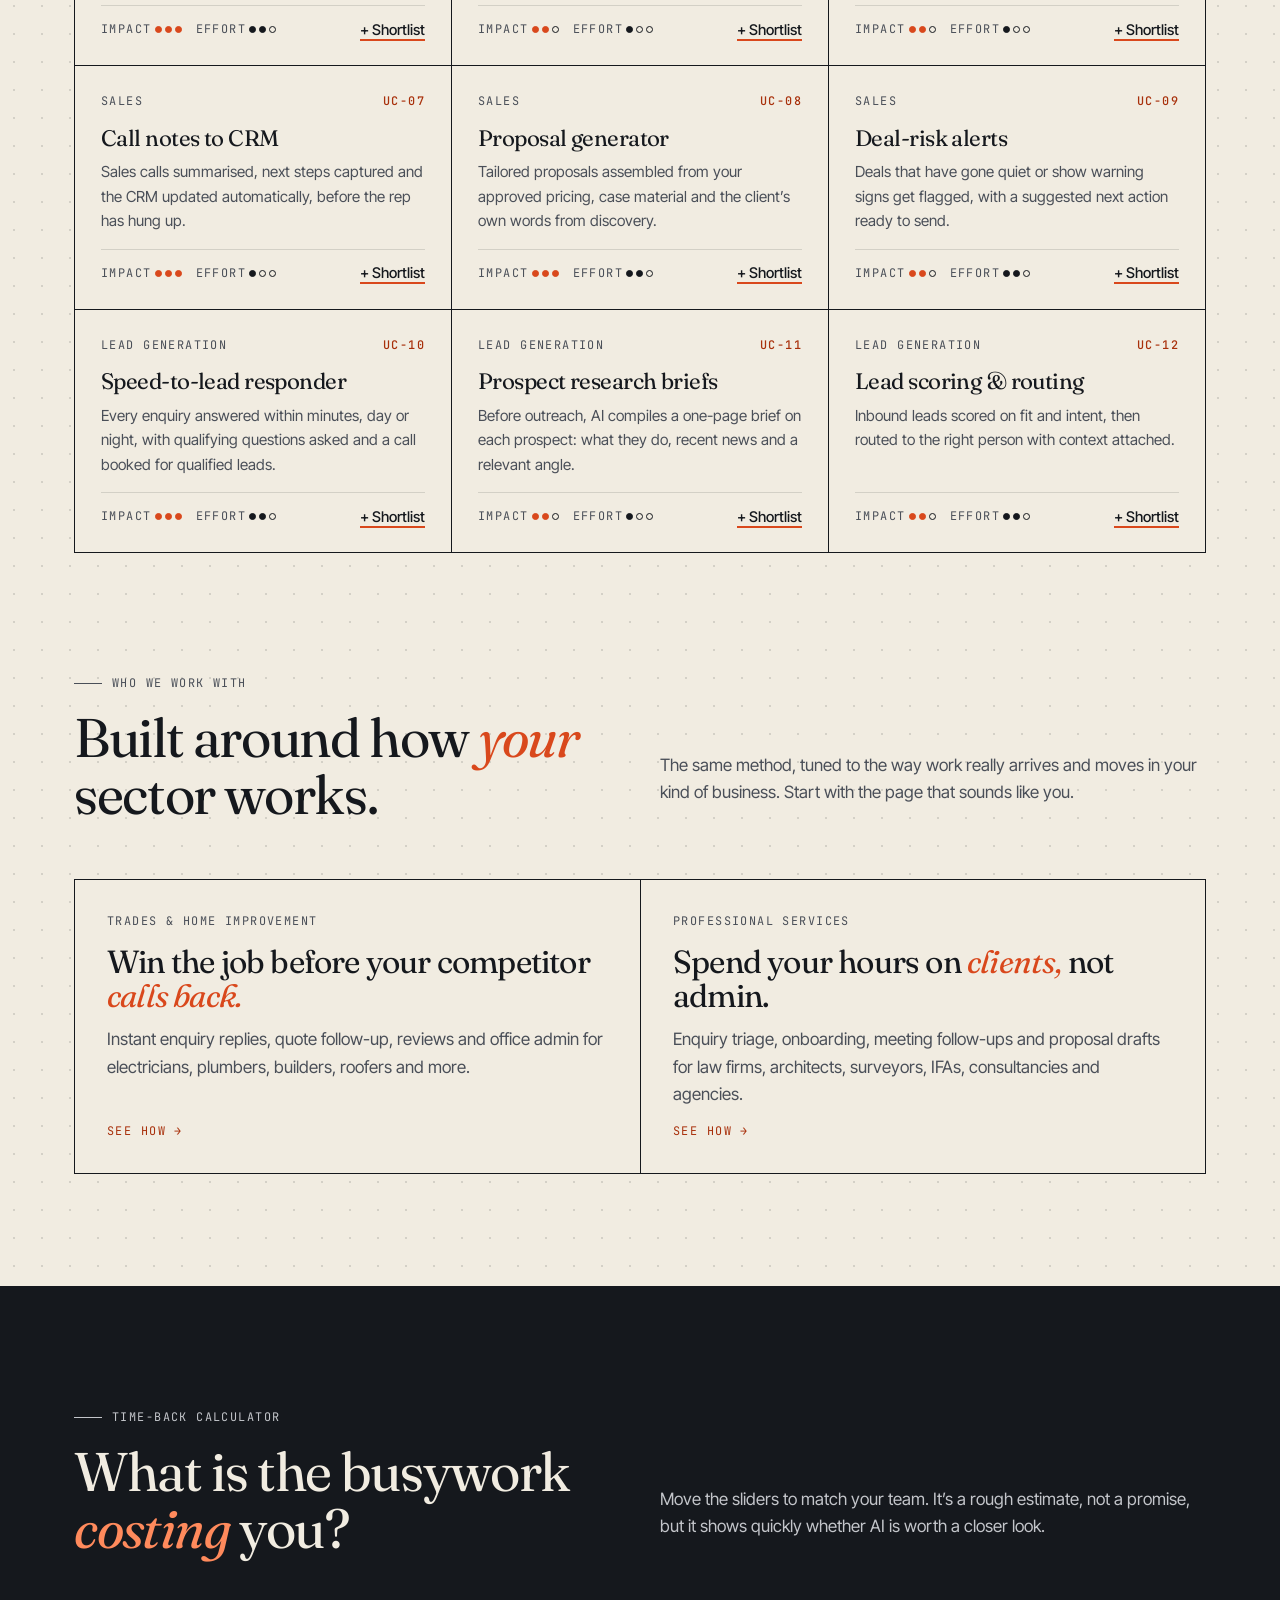
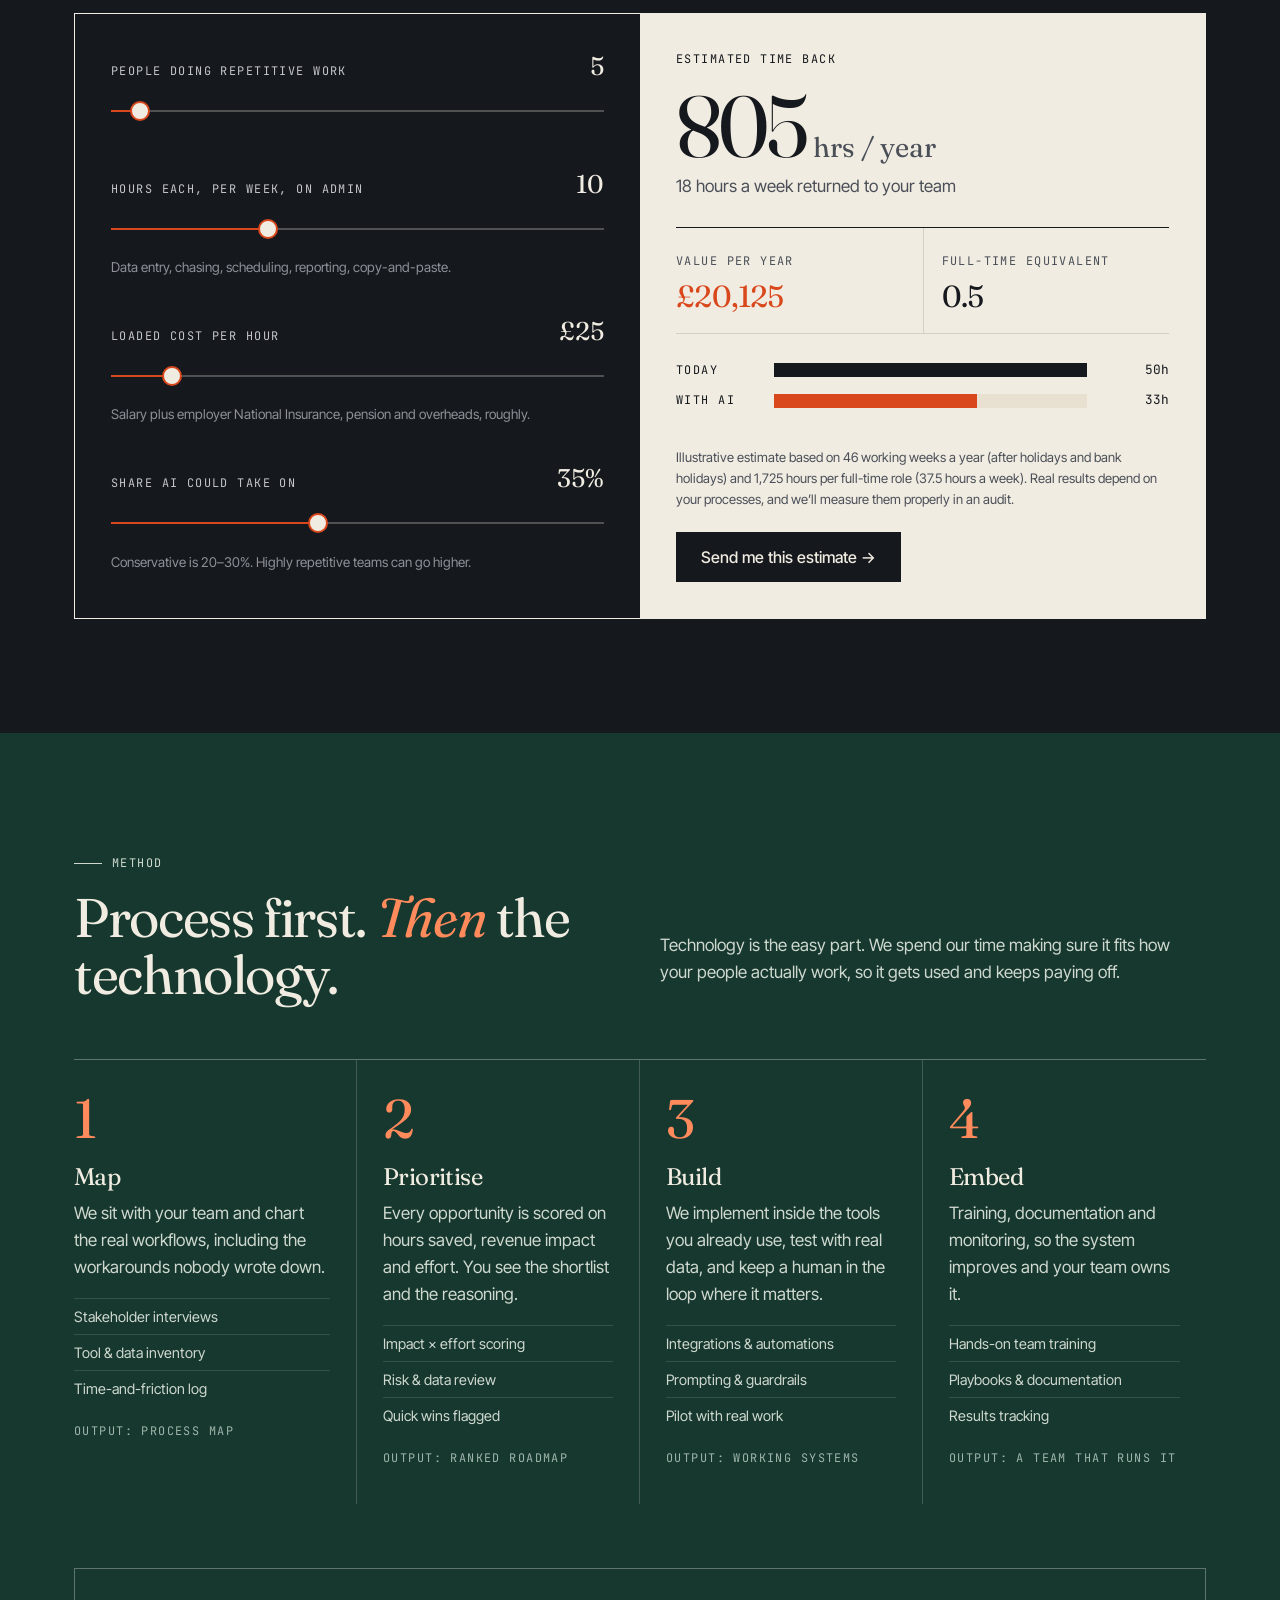
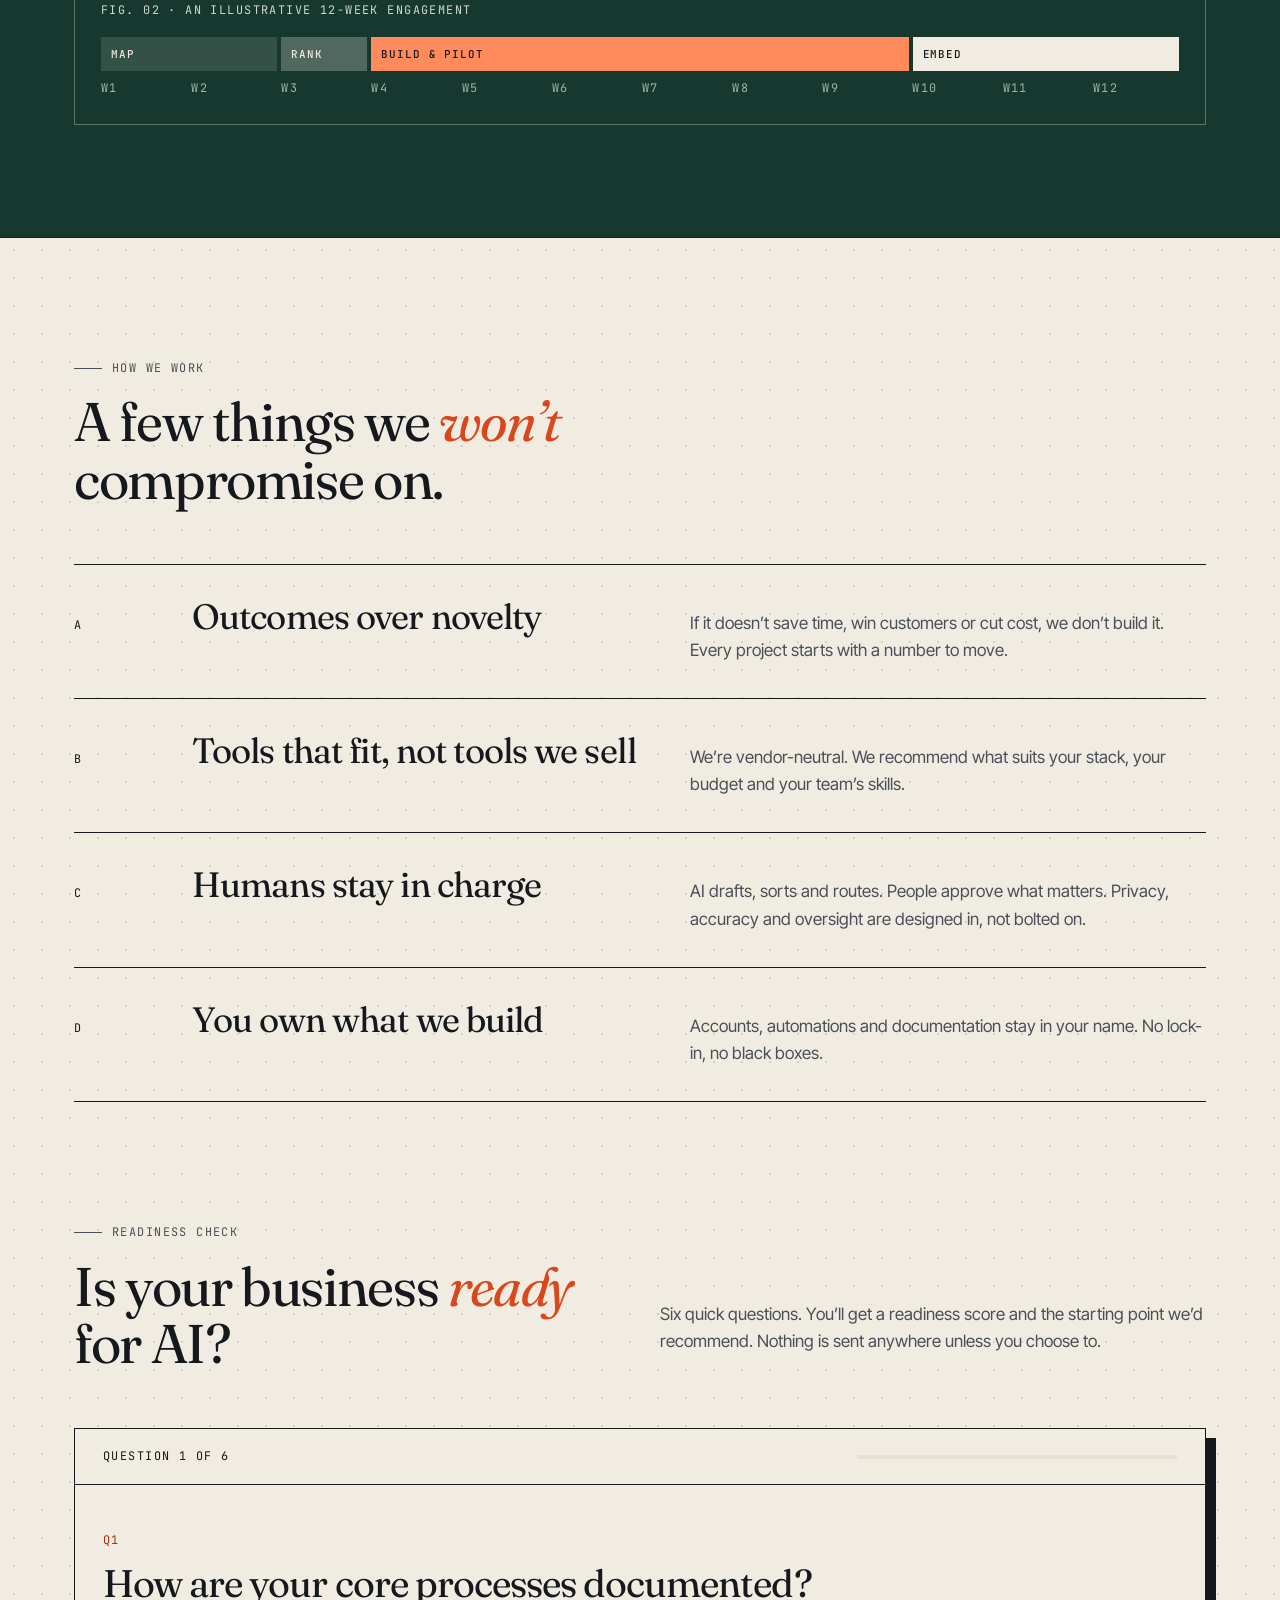
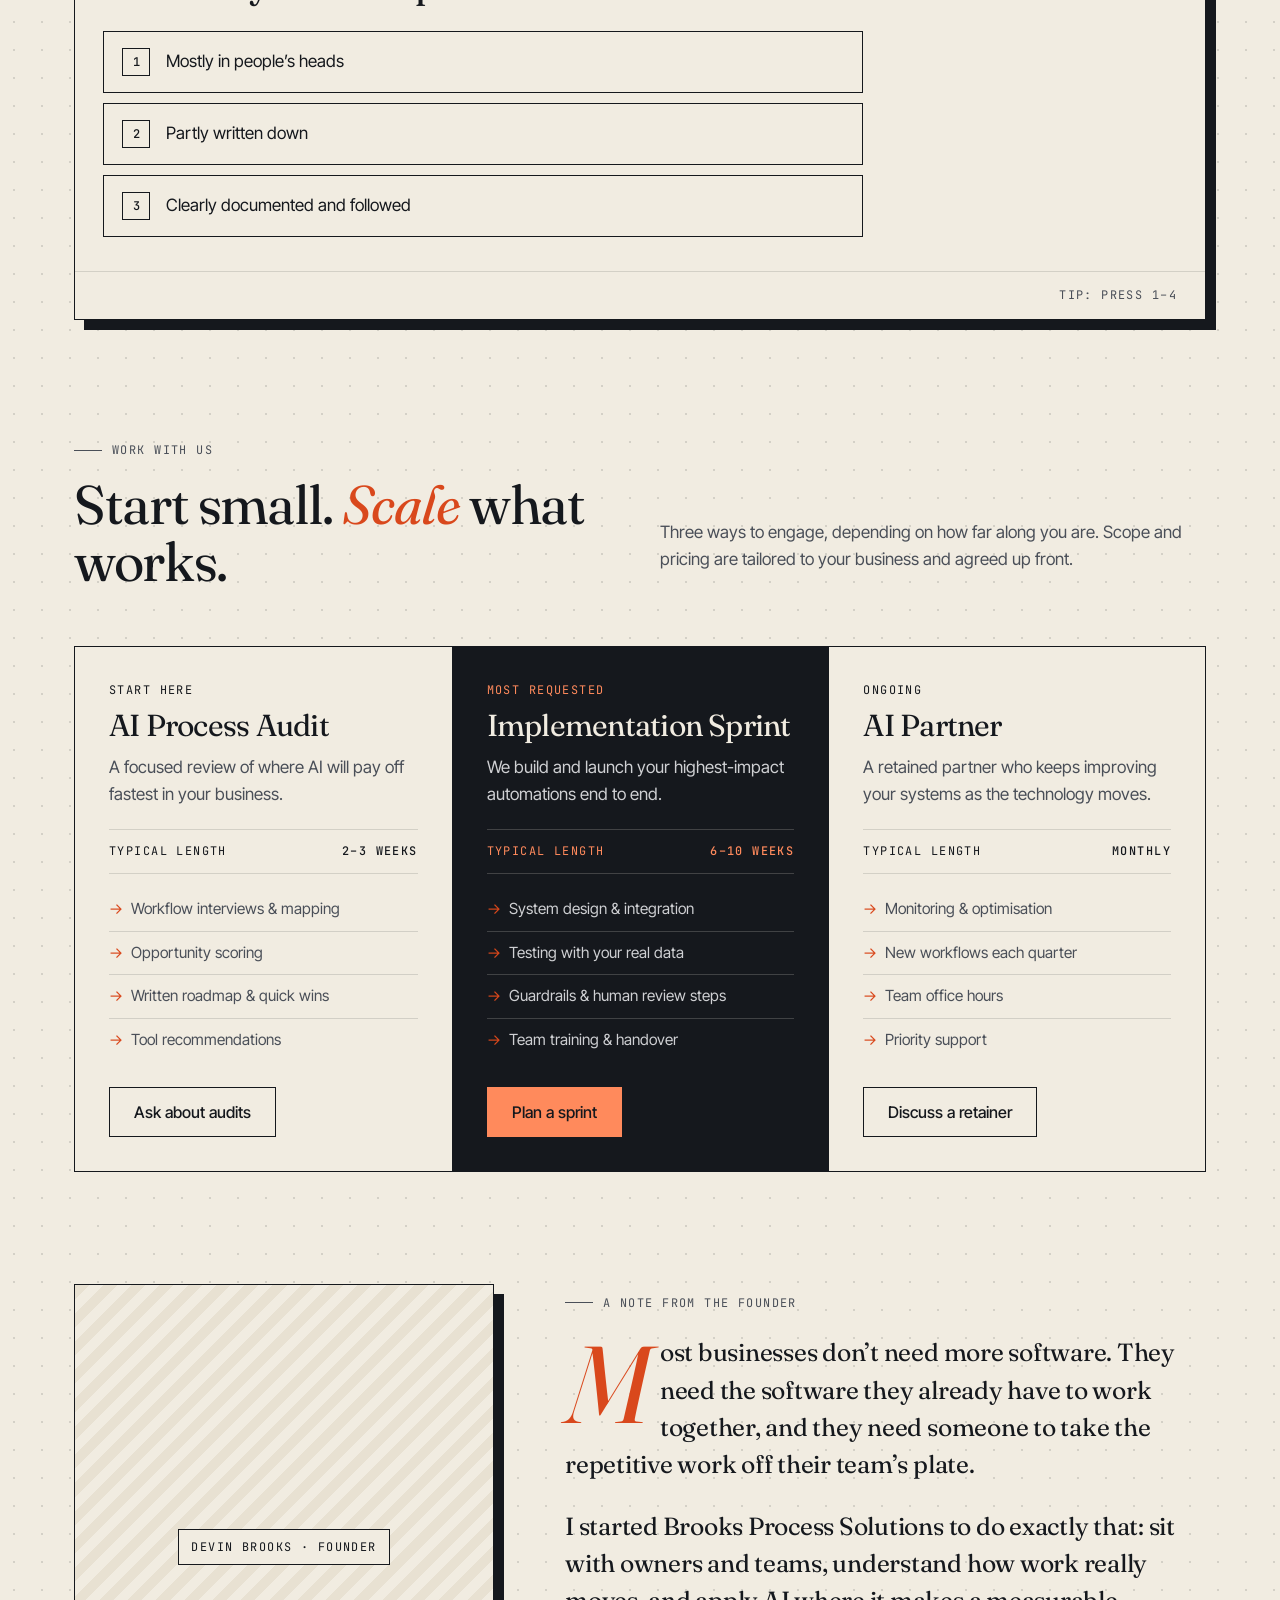
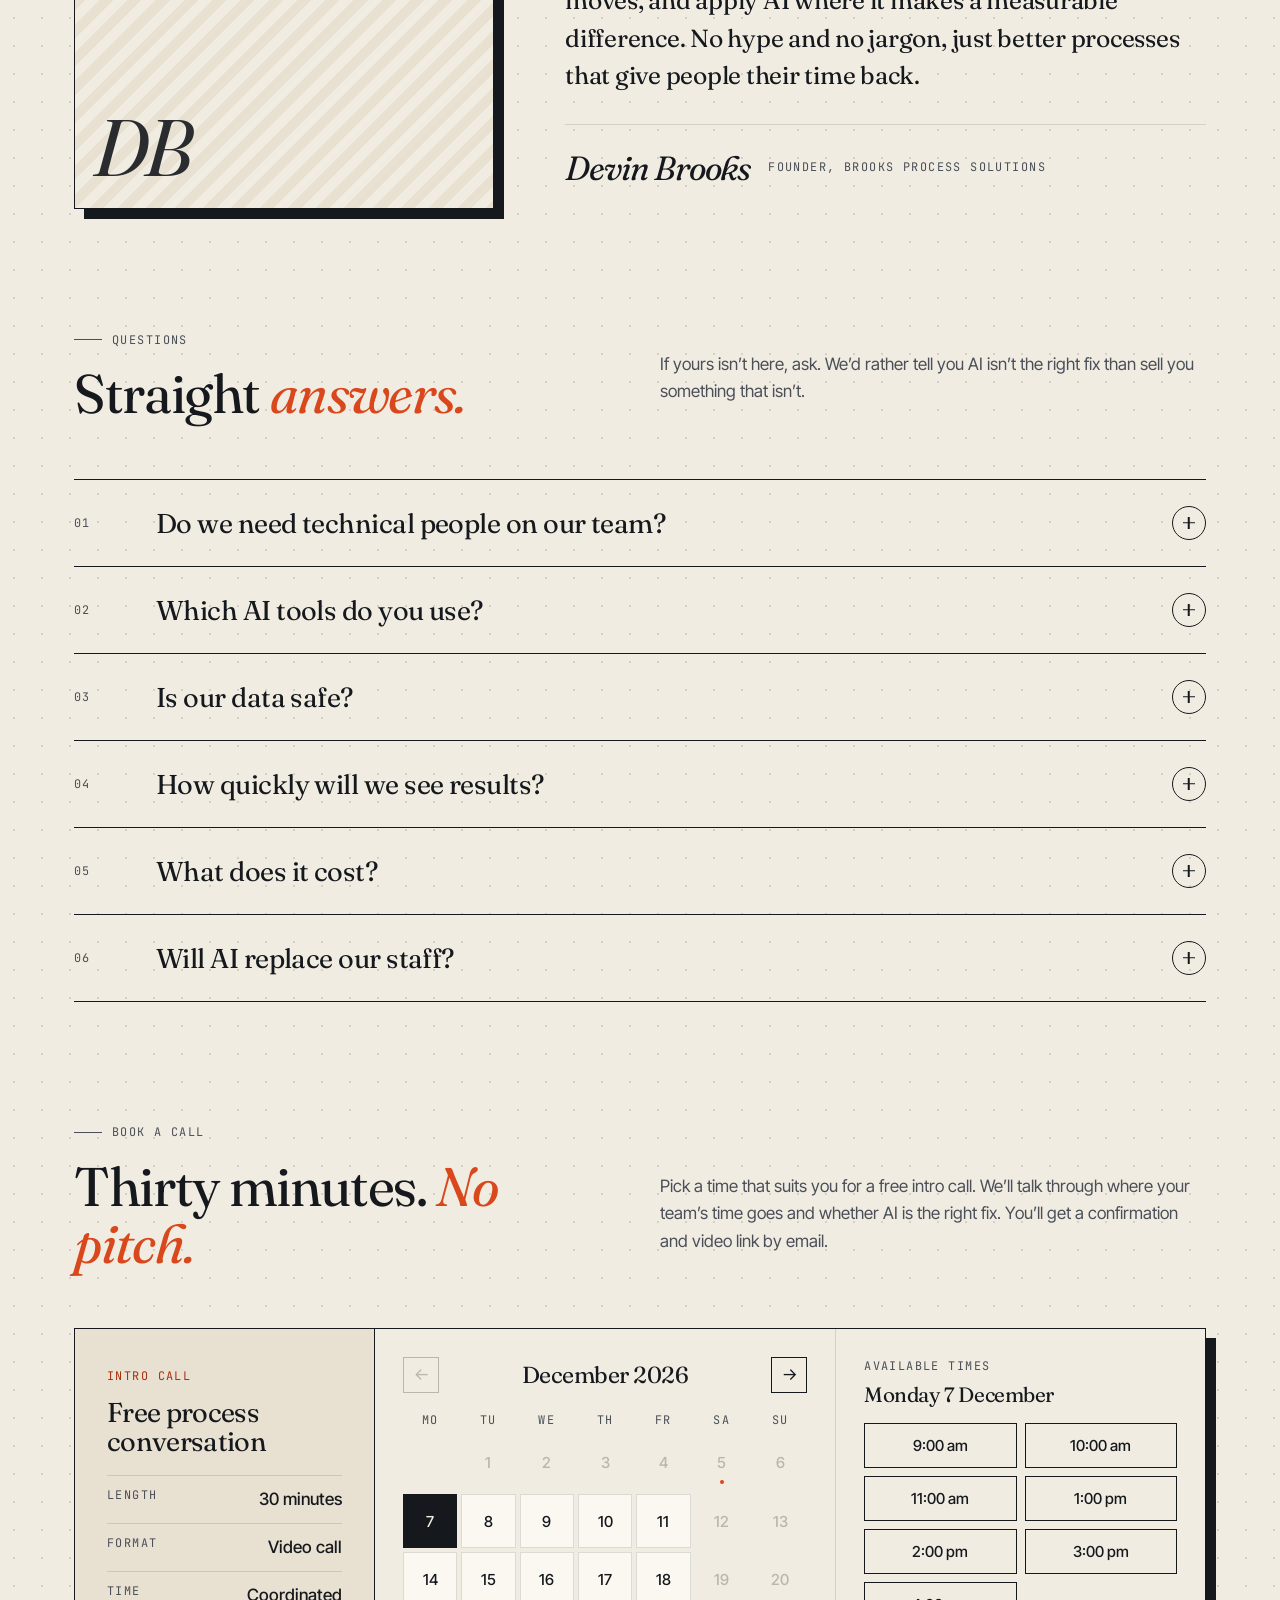
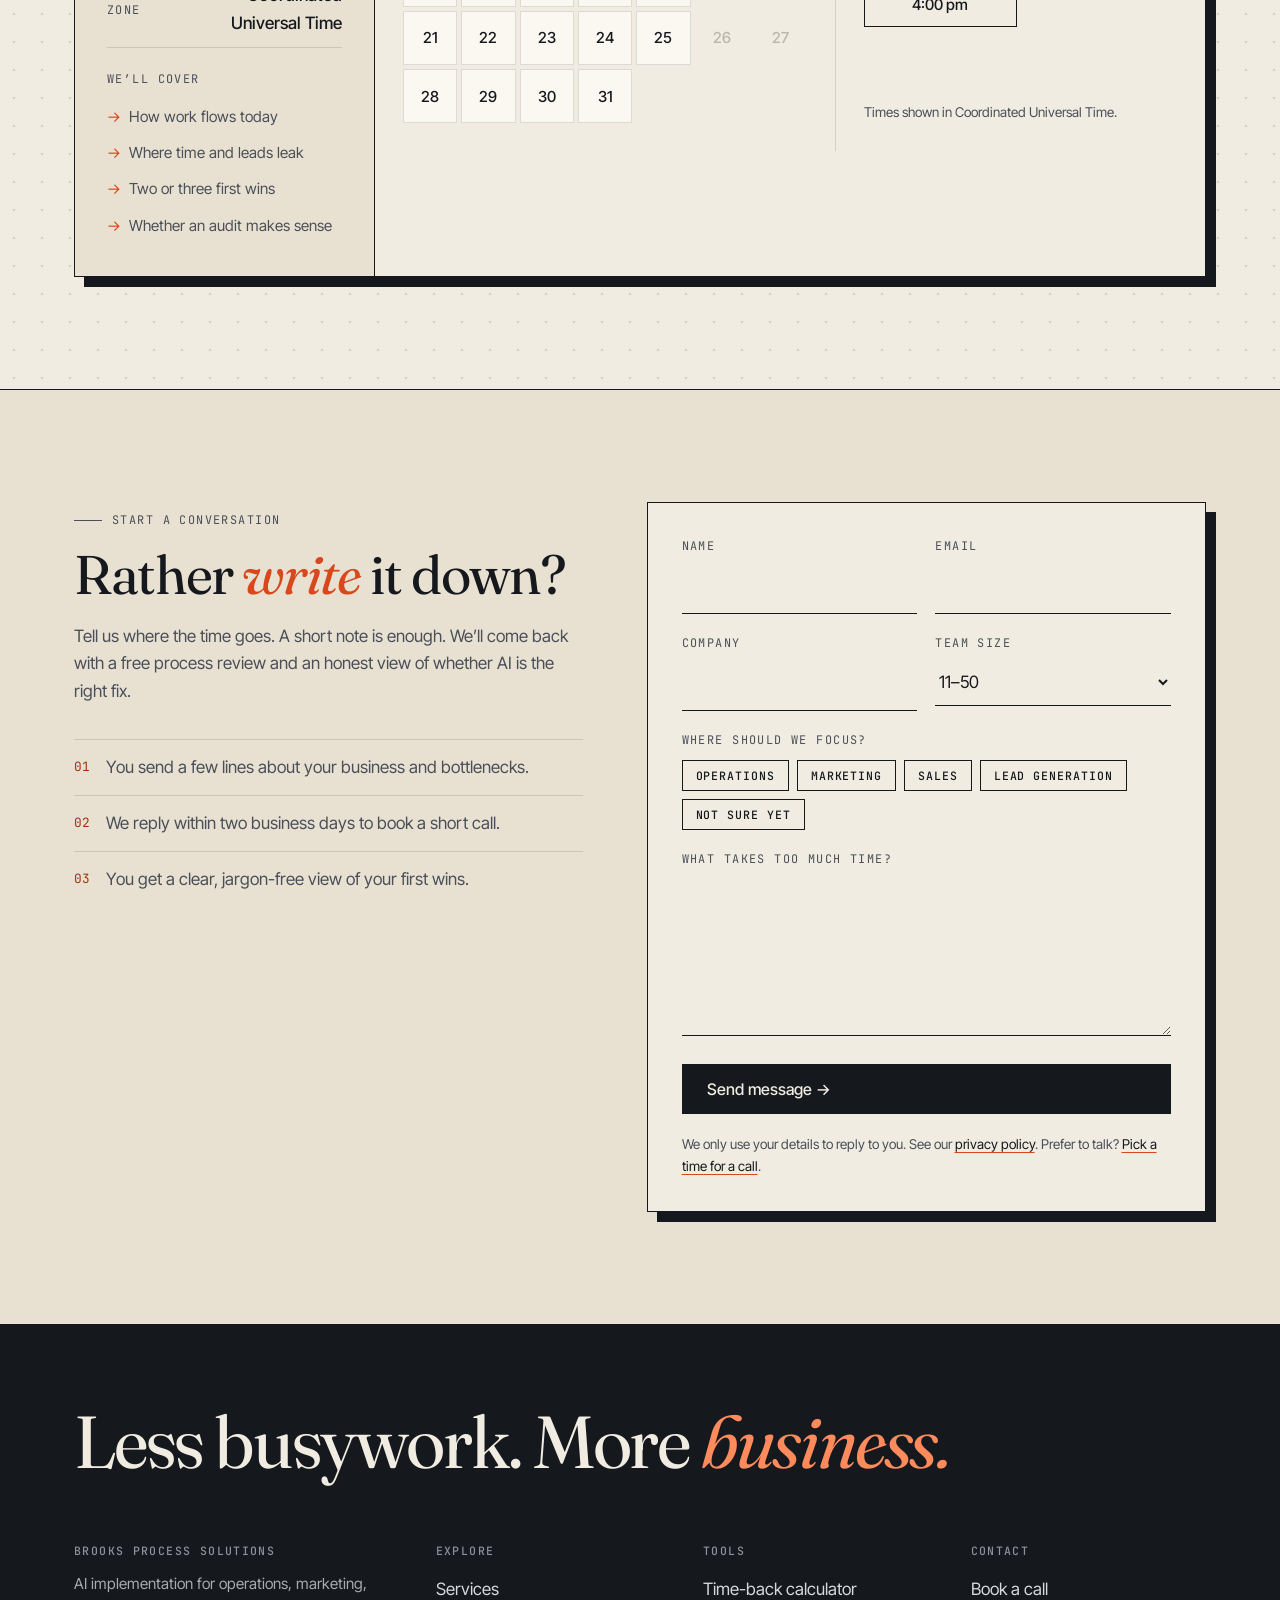
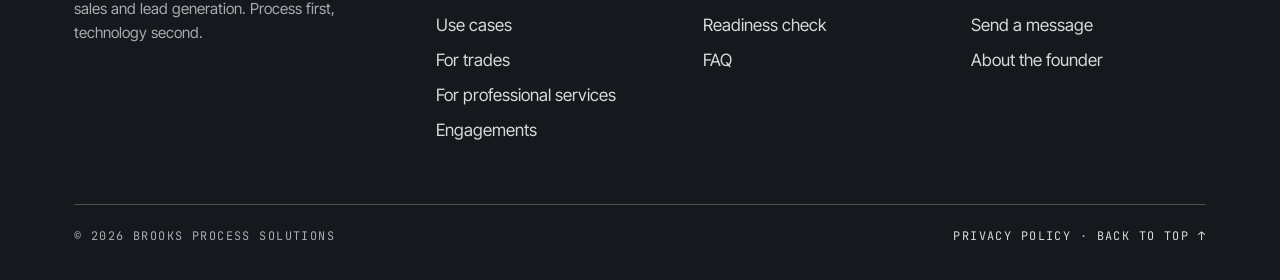
==== commit 5acfaa6f: "Add trades and professional services pages, sitemap, outreach privacy notice - trades.html and profe" ====
--- a/index.html
+++ b/index.html
@@ -155,6 +155,20 @@
   </div>
 </section>
 
+<!-- ============ SECTORS ============ -->
+<section id="sectors" class="tight-top">
+  <div class="wrap">
+    <div class="sec-head">
+      <div class="rv"><span class="mono tag">Who we work with</span><h2>Built around how <em>your</em> sector works.</h2></div>
+      <p class="rv">The same method, tuned to the way work really arrives and moves in your kind of business. Start with the page that sounds like you.</p>
+    </div>
+    <div class="sectors rv">
+      <a class="sector-card" href="trades.html"><span class="mono">Trades &amp; home improvement</span><h3>Win the job before your competitor <em>calls back.</em></h3><p>Instant enquiry replies, quote follow-up, reviews and office admin for electricians, plumbers, builders, roofers and more.</p><span class="go mono">See how &rarr;</span></a>
+      <a class="sector-card" href="professional-services.html"><span class="mono">Professional services</span><h3>Spend your hours on <em>clients,</em> not admin.</h3><p>Enquiry triage, onboarding, meeting follow-ups and proposal drafts for law firms, architects, surveyors, IFAs, consultancies and agencies.</p><span class="go mono">See how &rarr;</span></a>
+    </div>
+  </div>
+</section>
+
 <!-- ============ CALCULATOR ============ -->
 <section id="calculator" class="dark">
   <div class="wrap">
@@ -430,7 +444,7 @@
     <div class="big">Less busywork. More <em>business.</em></div>
     <div class="fcols">
       <div><h3>Brooks Process Solutions</h3><p>AI implementation for operations, marketing, sales and lead generation. Process first, technology second.</p></div>
-      <div><h3>Explore</h3><a href="#services">Services</a><a href="#use-cases">Use cases</a><a href="#method">Method</a><a href="#work-with-us">Engagements</a></div>
+      <div><h3>Explore</h3><a href="#services">Services</a><a href="#use-cases">Use cases</a><a href="trades.html">For trades</a><a href="professional-services.html">For professional services</a><a href="#work-with-us">Engagements</a></div>
       <div><h3>Tools</h3><a href="#calculator">Time-back calculator</a><a href="#readiness">Readiness check</a><a href="#faq">FAQ</a></div>
       <div><h3>Contact</h3><a href="#book">Book a call</a><a href="#contact">Send a message</a><a href="#about">About the founder</a></div>
     </div>
--- a/assets/styles.css
+++ b/assets/styles.css
@@ -429,3 +429,16 @@
   .js .rv{opacity:1;transform:none}
 }
 @media print{header,.ticker,.progress,form,.quiz{display:none}body{background:#fff}}
+
+/* sector links (home page) */
+.sectors{display:grid;grid-template-columns:1fr 1fr;gap:0;border:1.5px solid var(--ink)}
+@media(max-width:820px){.sectors{grid-template-columns:1fr}}
+.sector-card{display:flex;flex-direction:column;gap:14px;padding:32px;text-decoration:none;background:var(--paper);transition:background .2s}
+.sector-card+.sector-card{border-left:1.5px solid var(--ink)}
+@media(max-width:820px){.sector-card+.sector-card{border-left:0;border-top:1.5px solid var(--ink)}}
+.sector-card>.mono{color:var(--ink2)}
+.sector-card h3{font-size:clamp(1.5rem,2.6vw,2rem)}
+.sector-card p{margin:0}
+.sector-card .go{margin-top:auto;color:var(--accent-text)}
+.sector-card:hover{background:var(--paper2)}
+.sector-card:hover .go{text-decoration:underline}
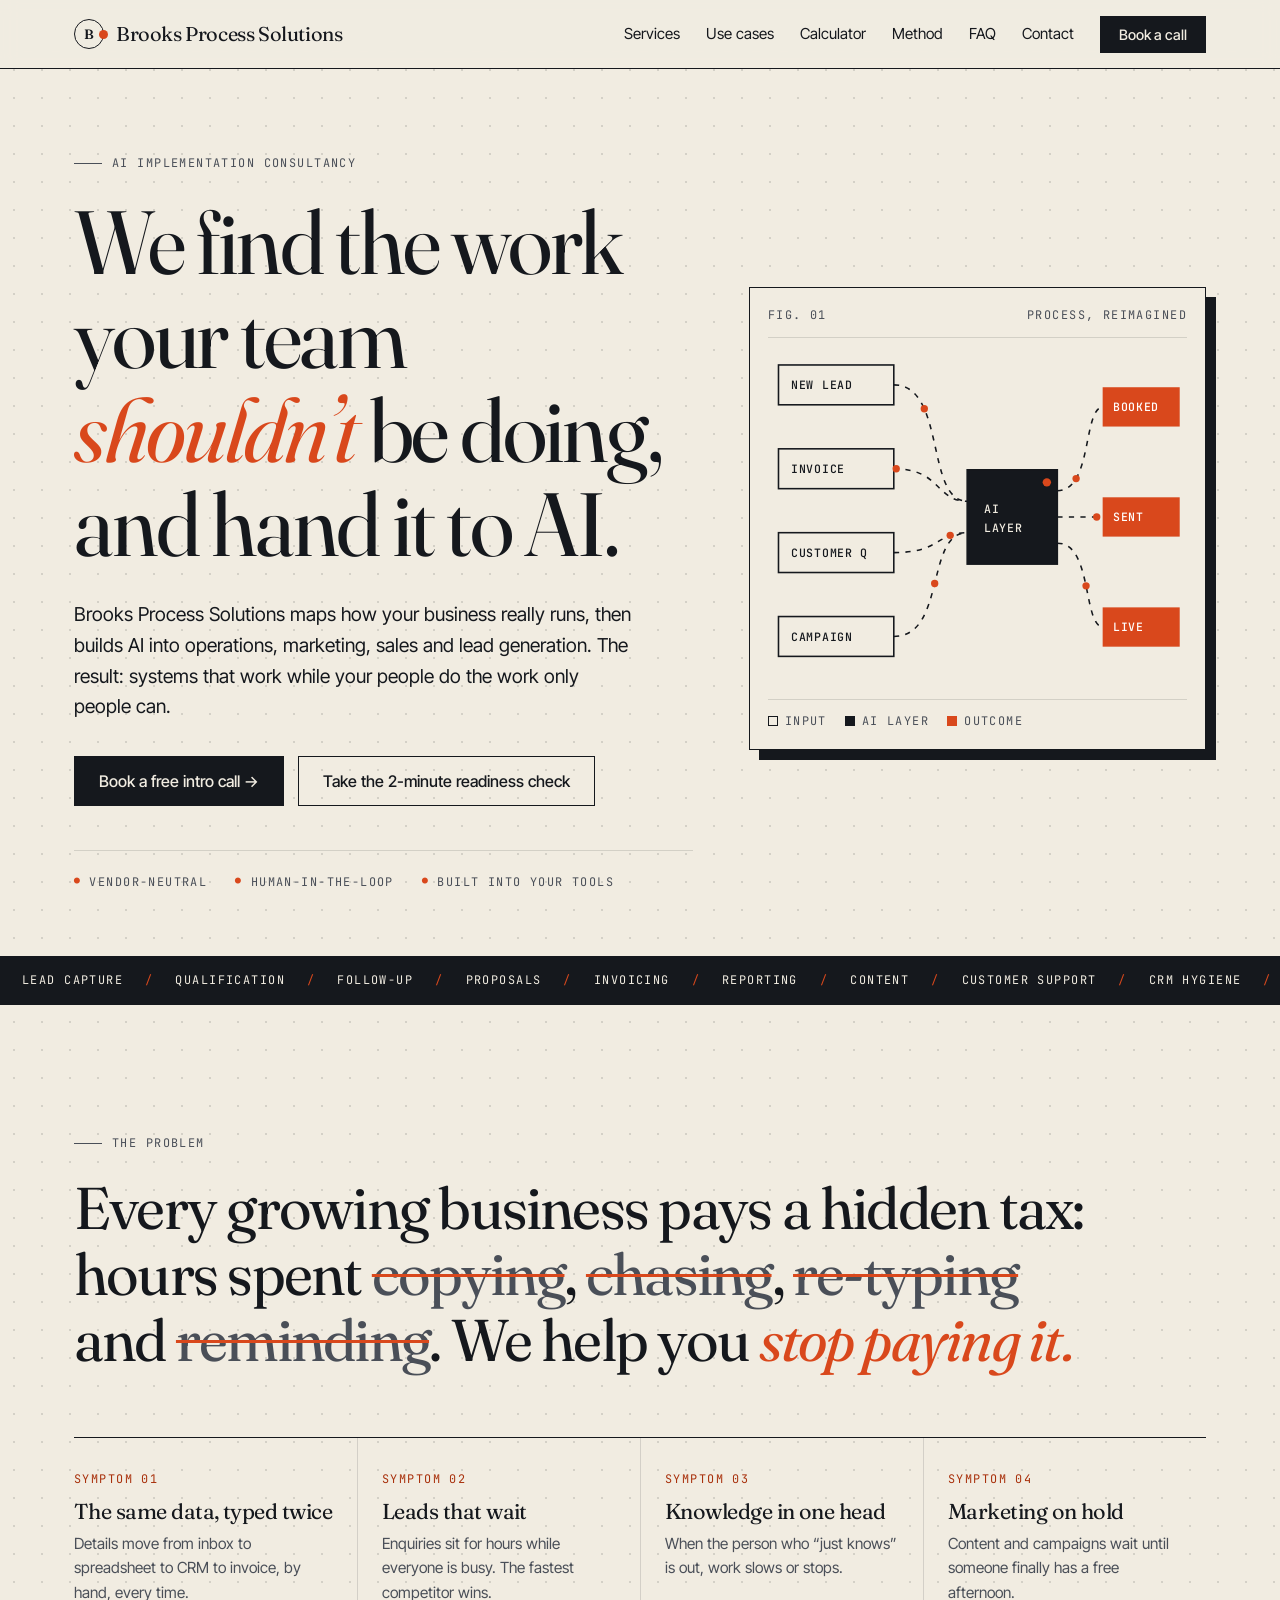
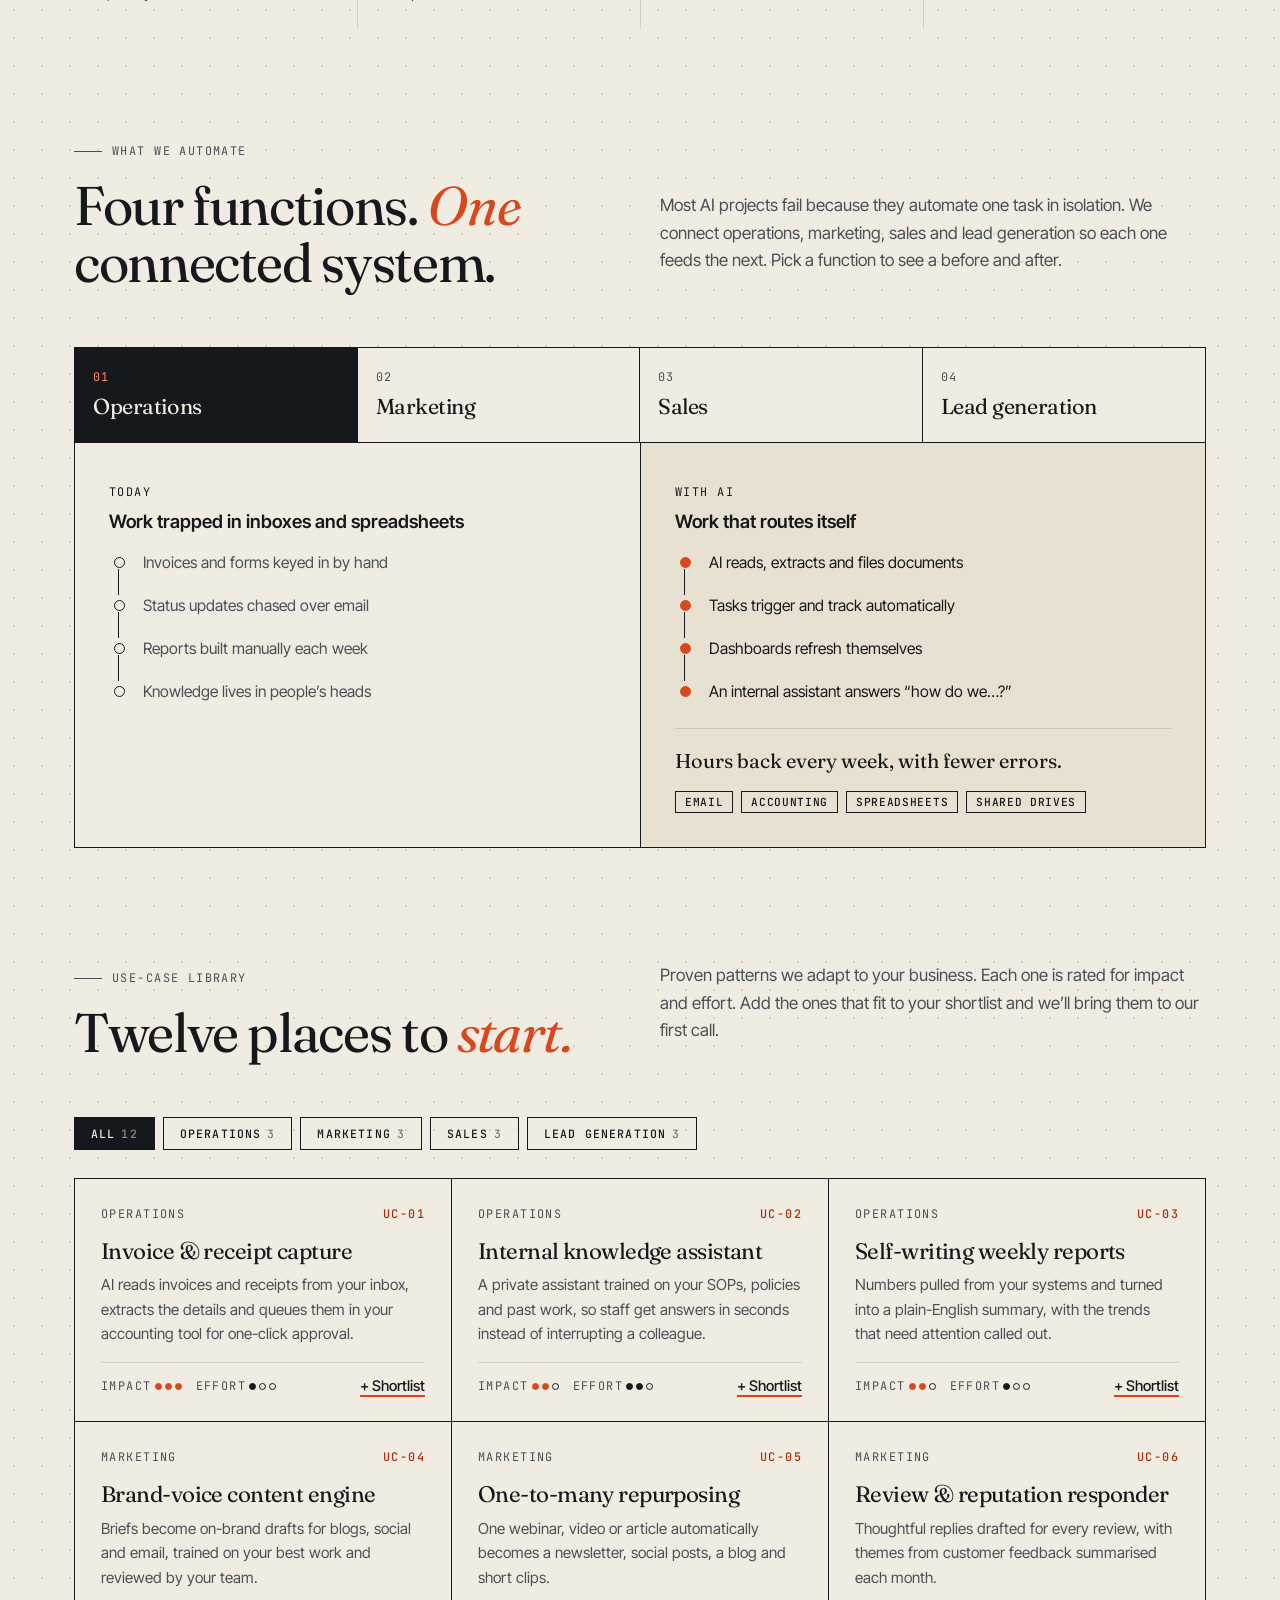
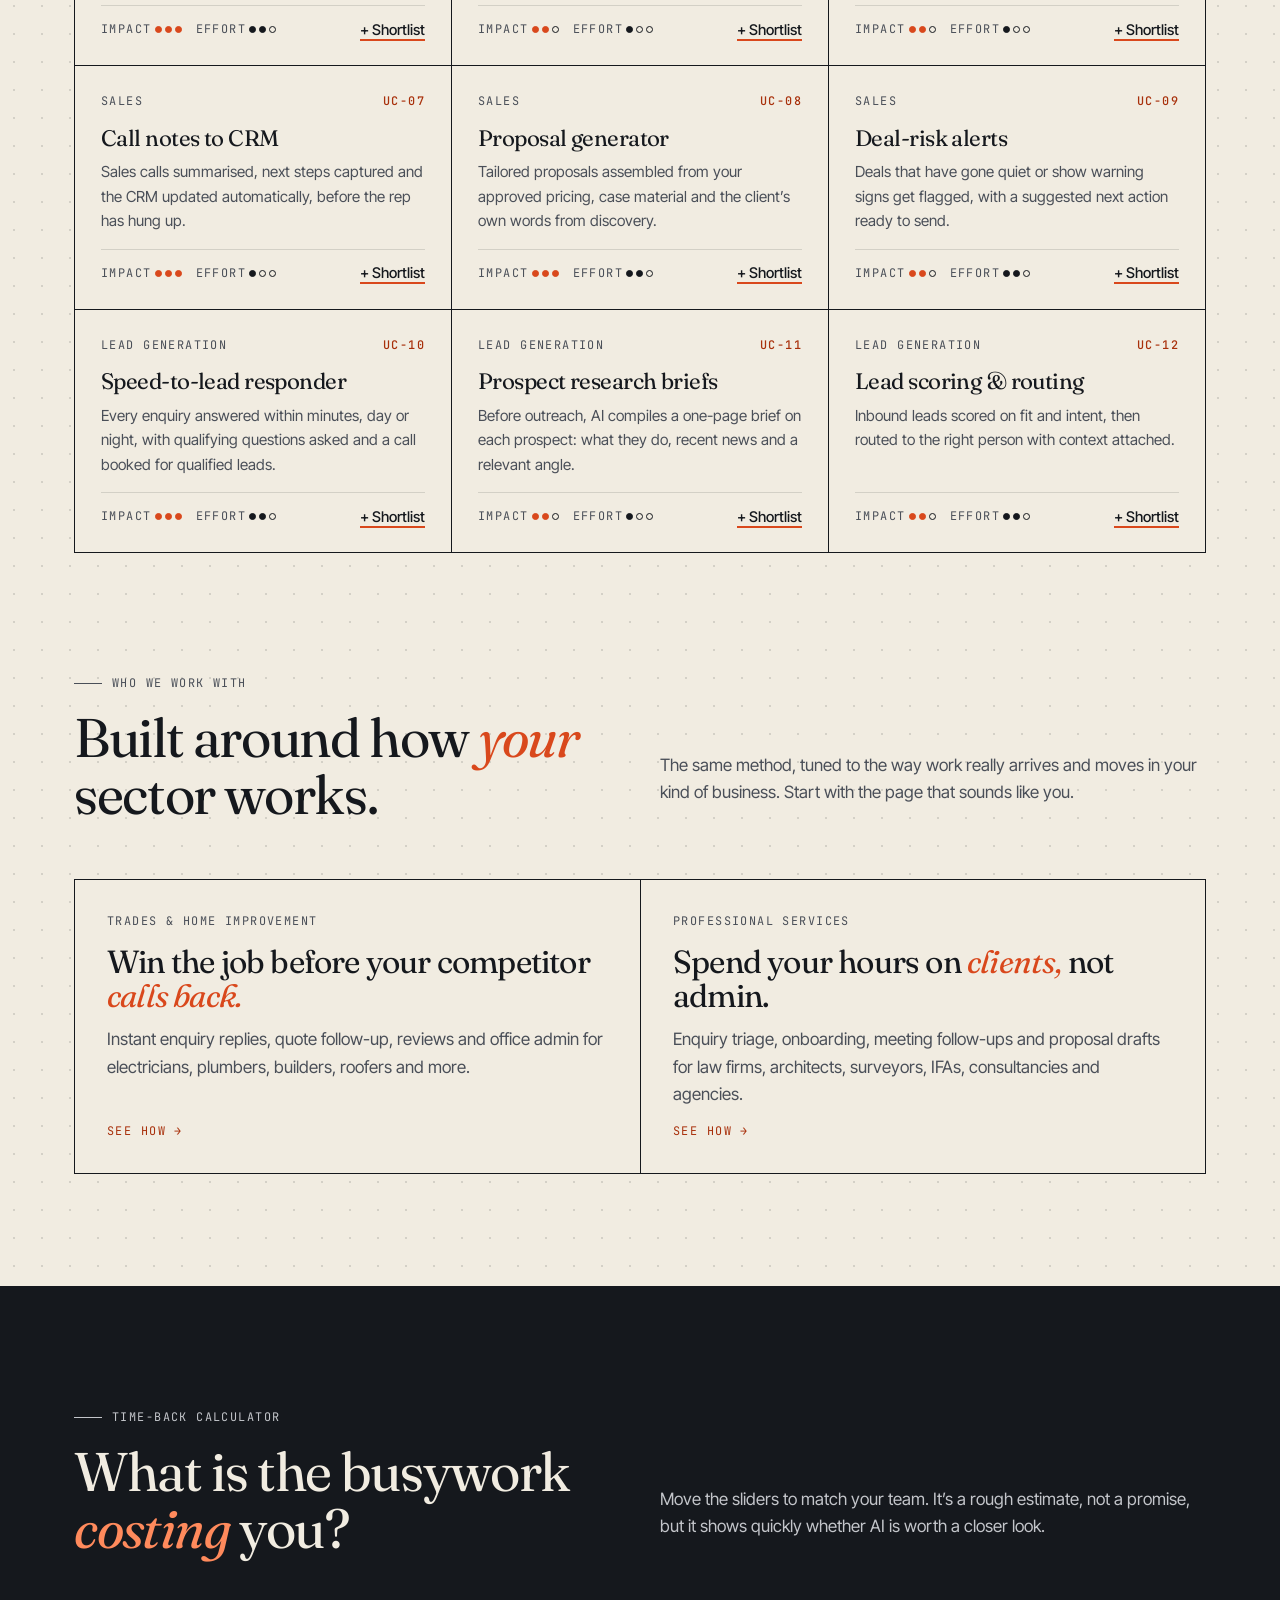
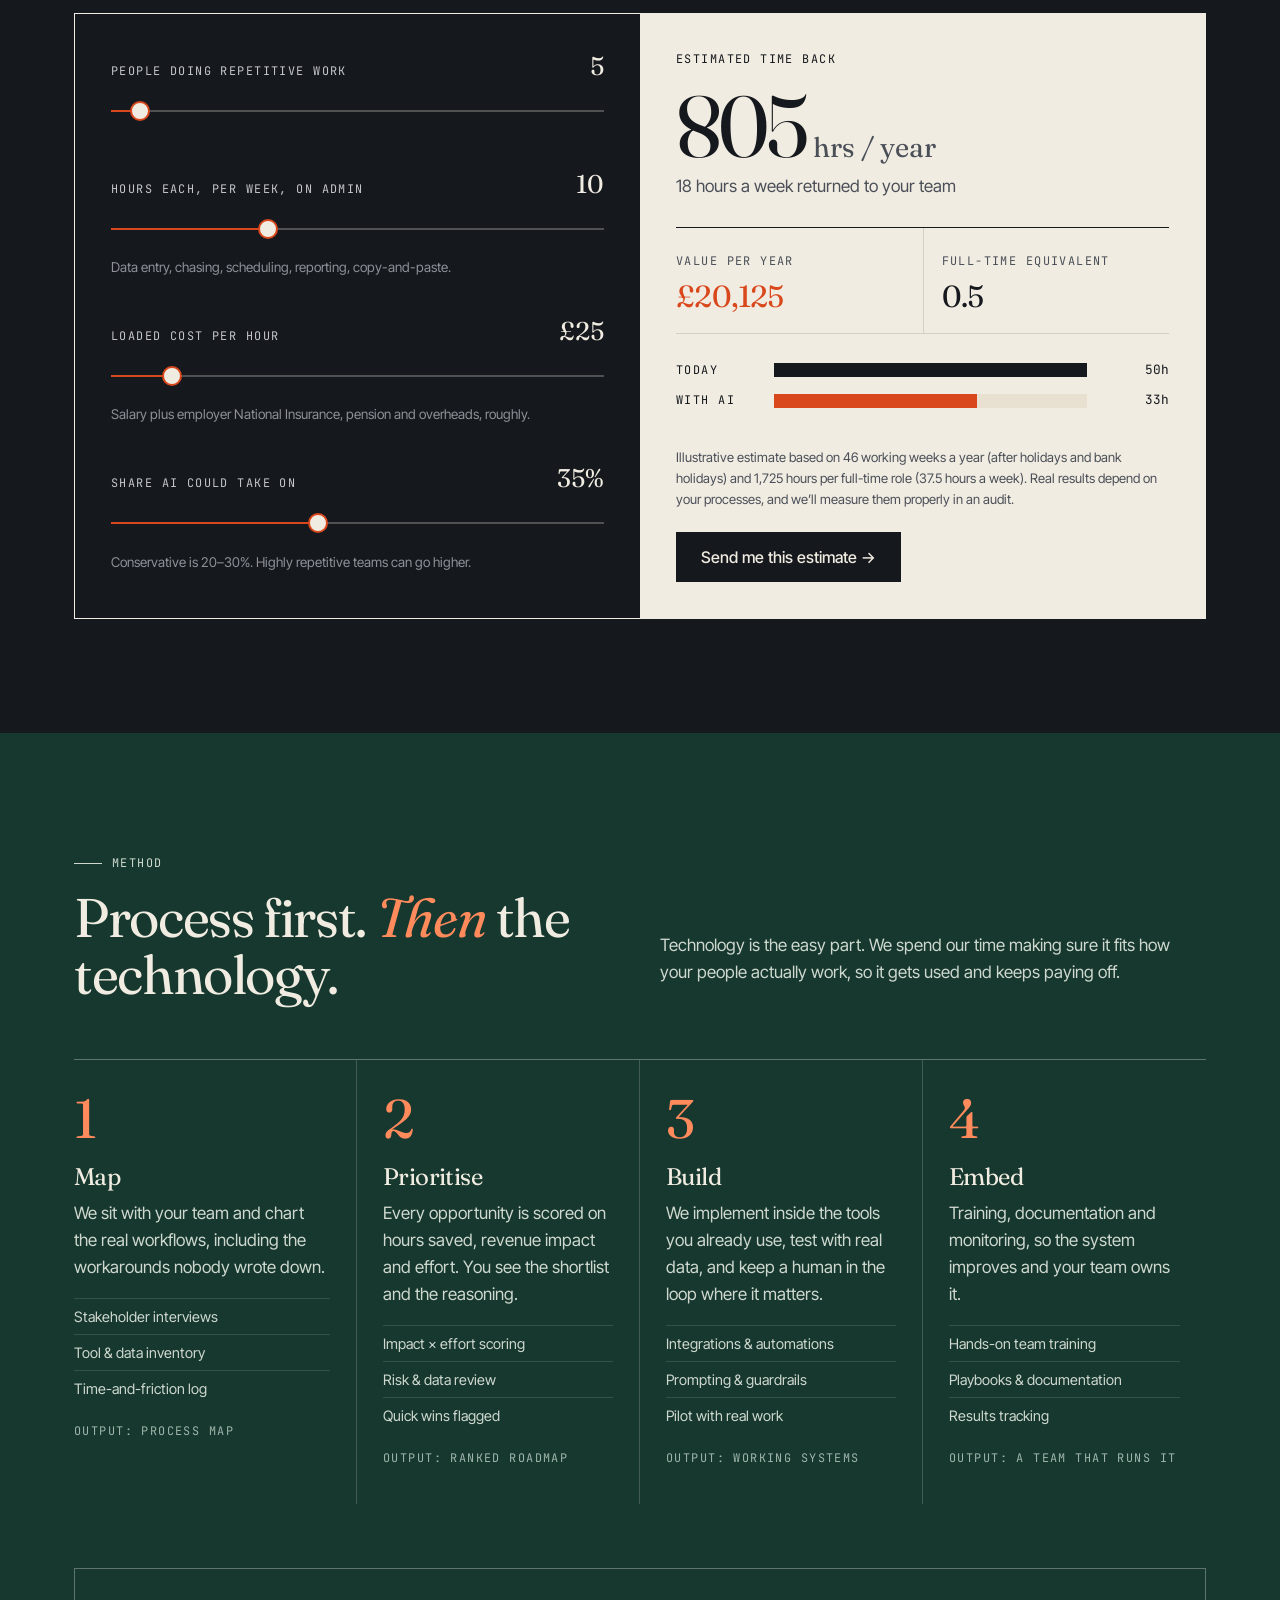
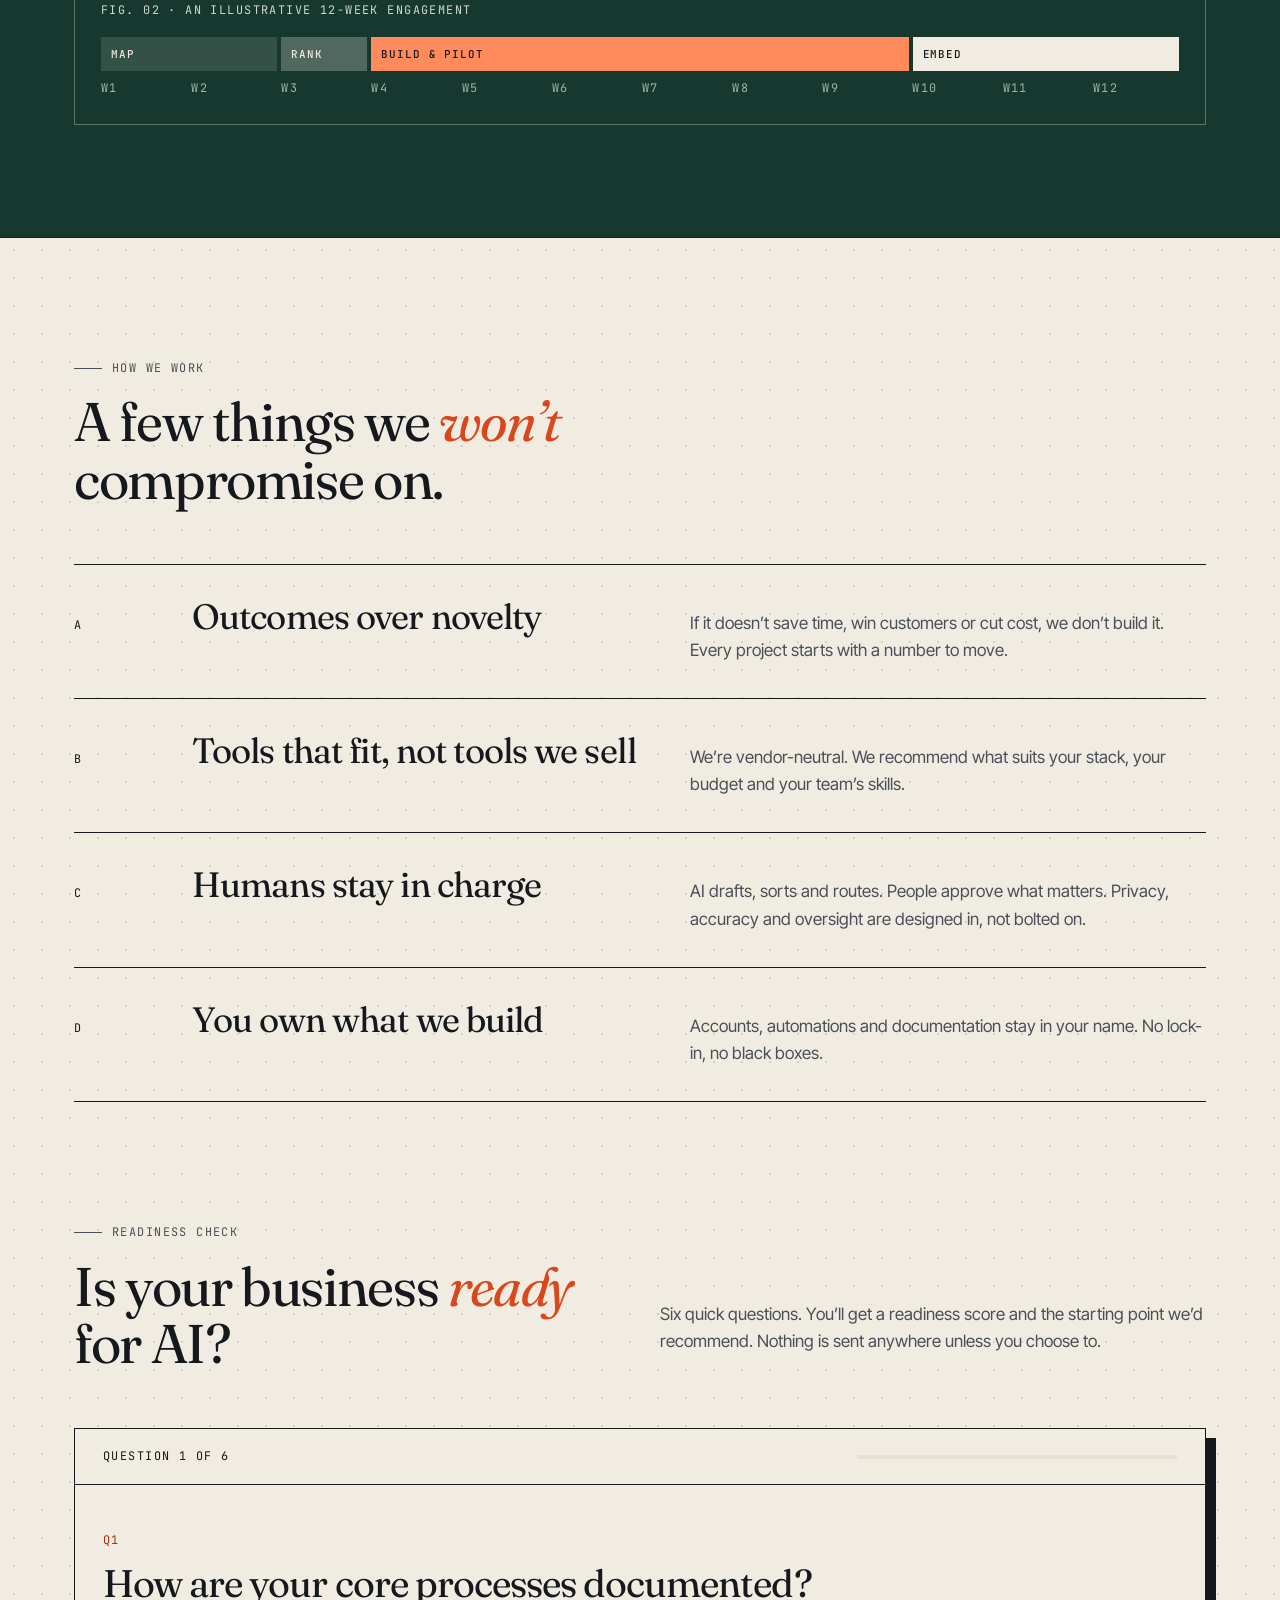
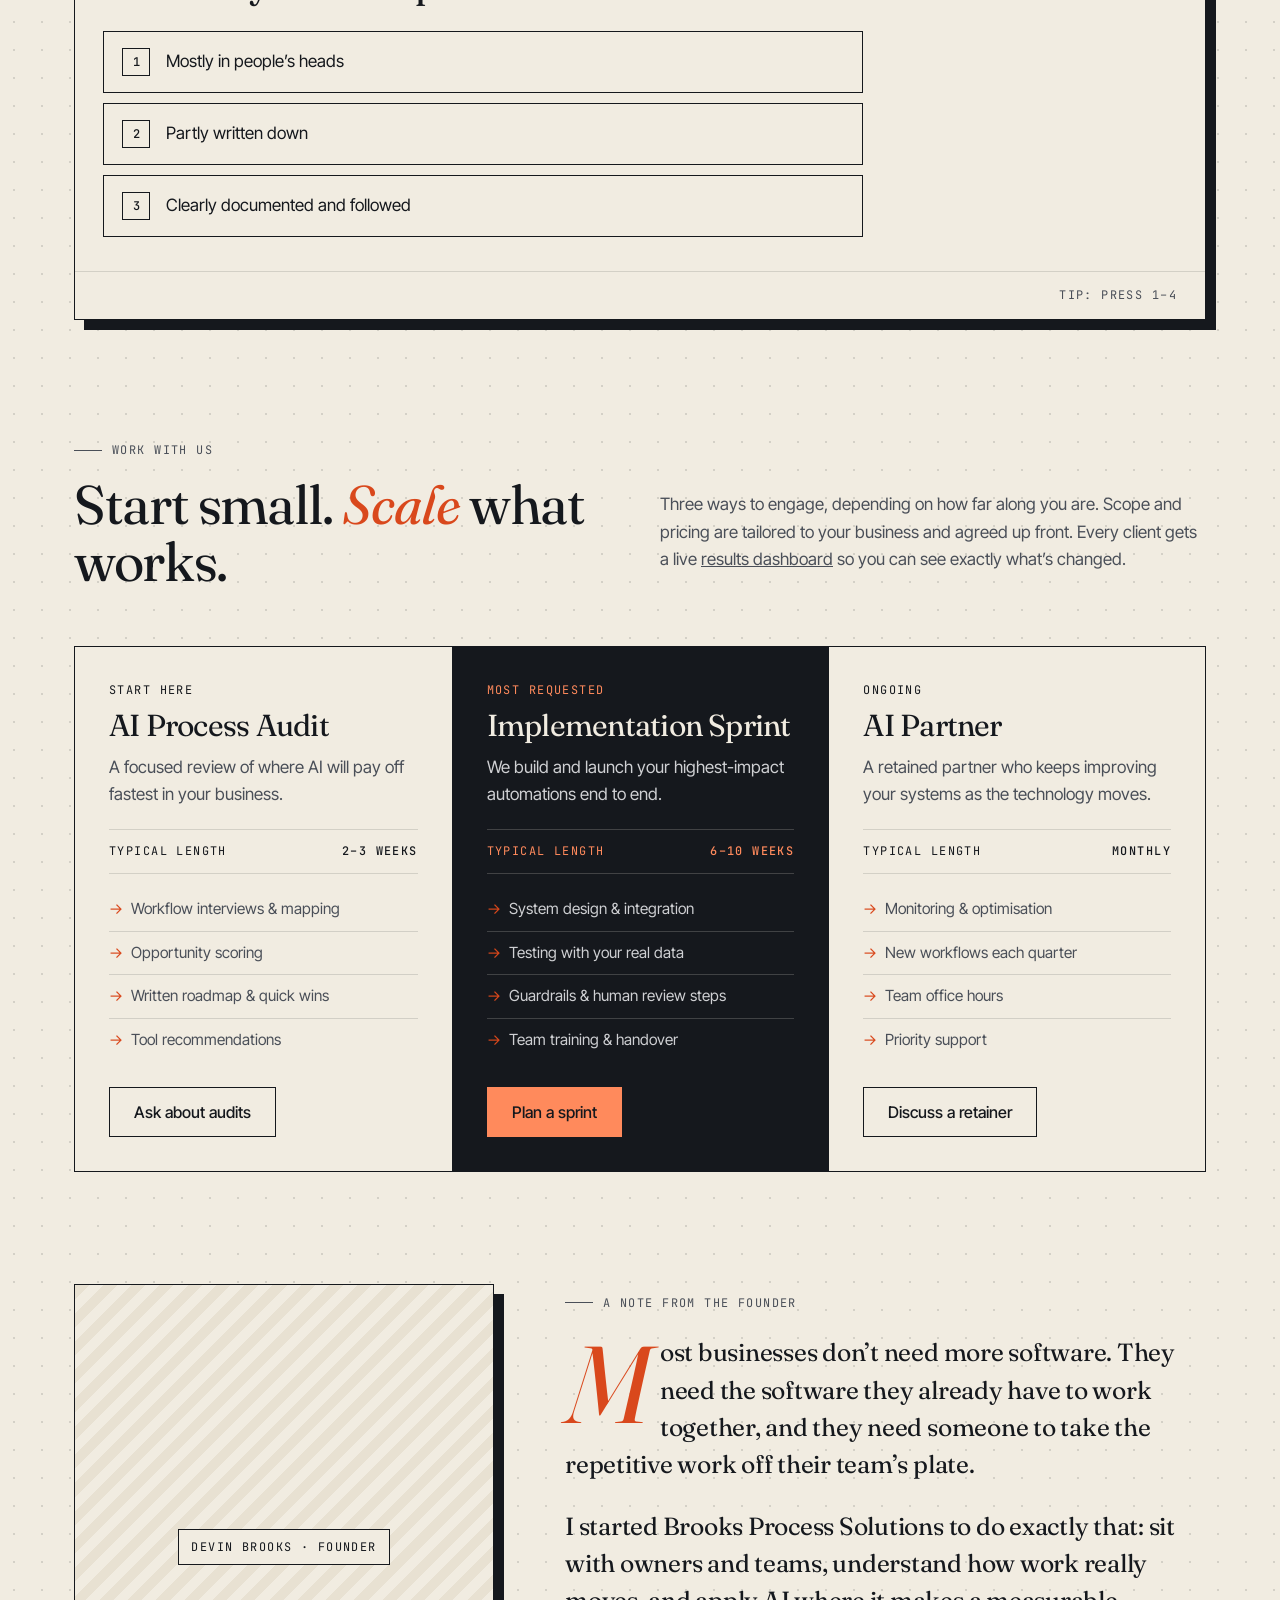
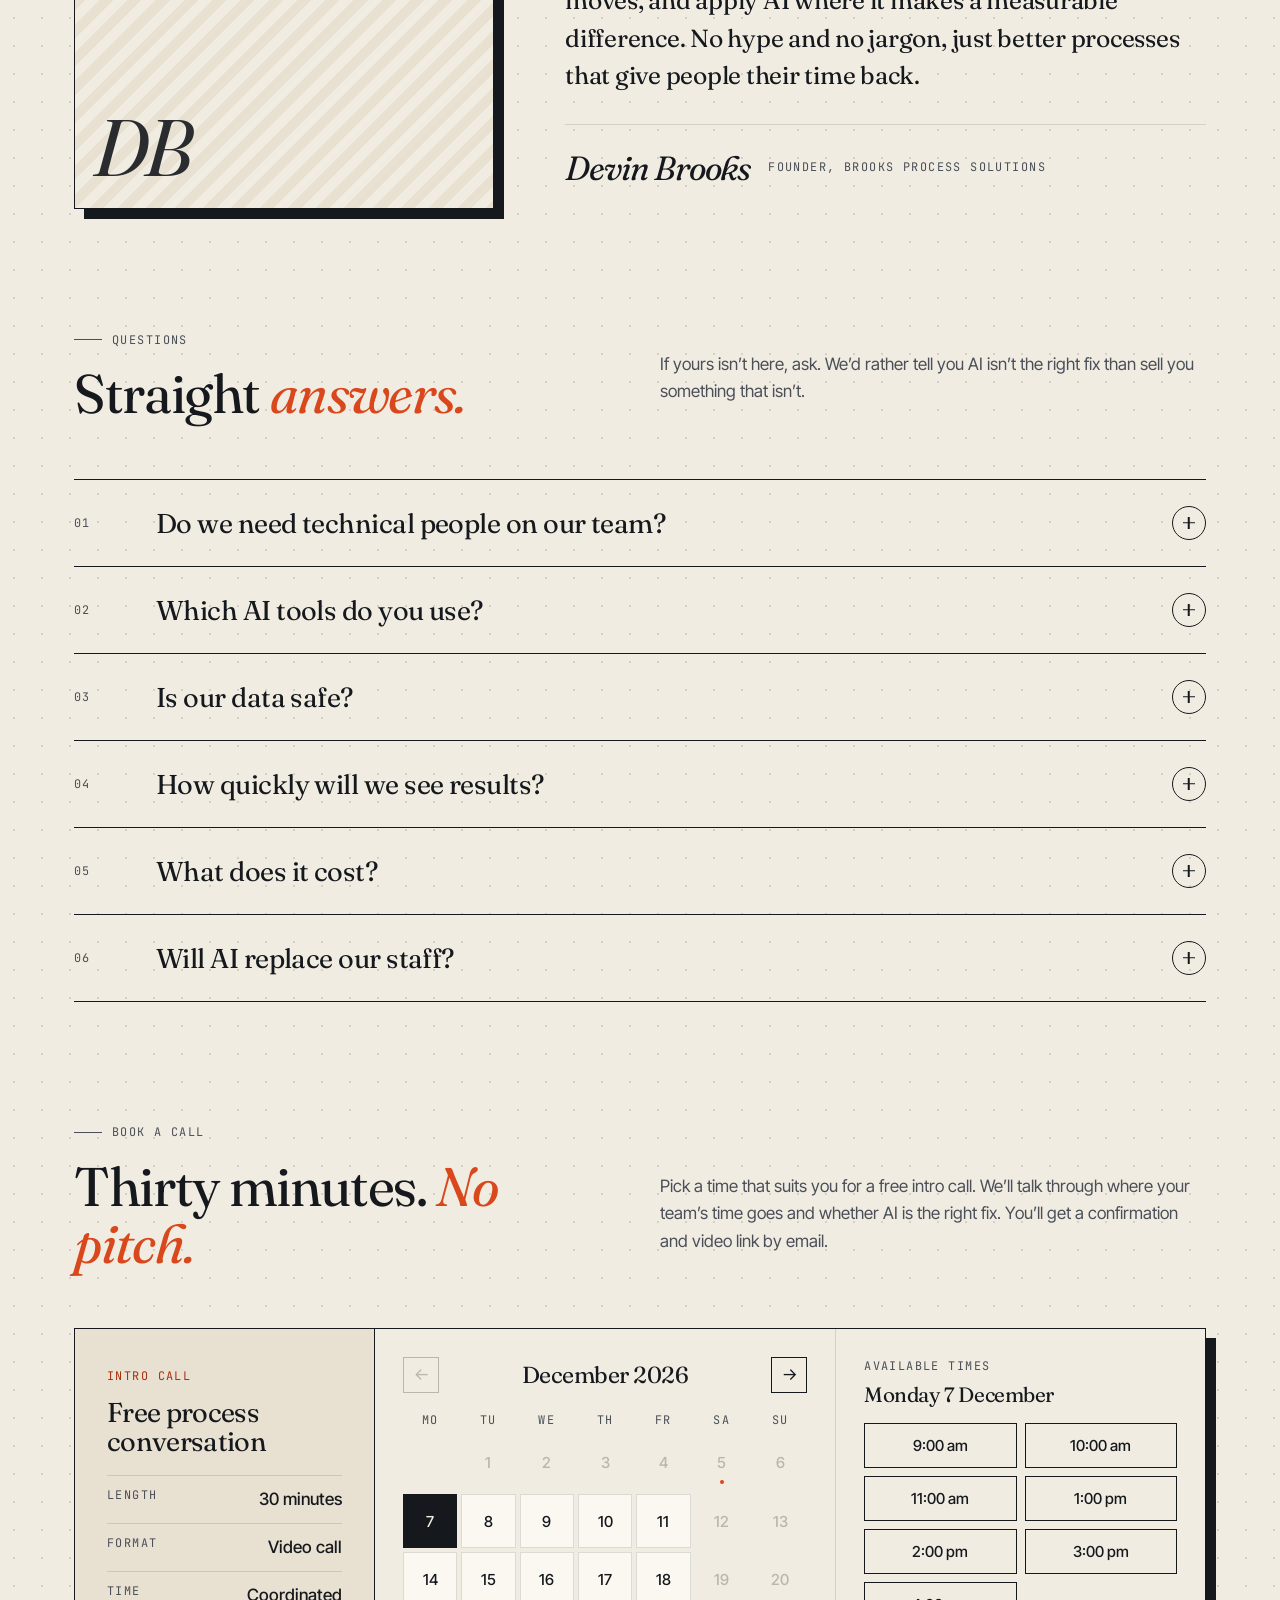
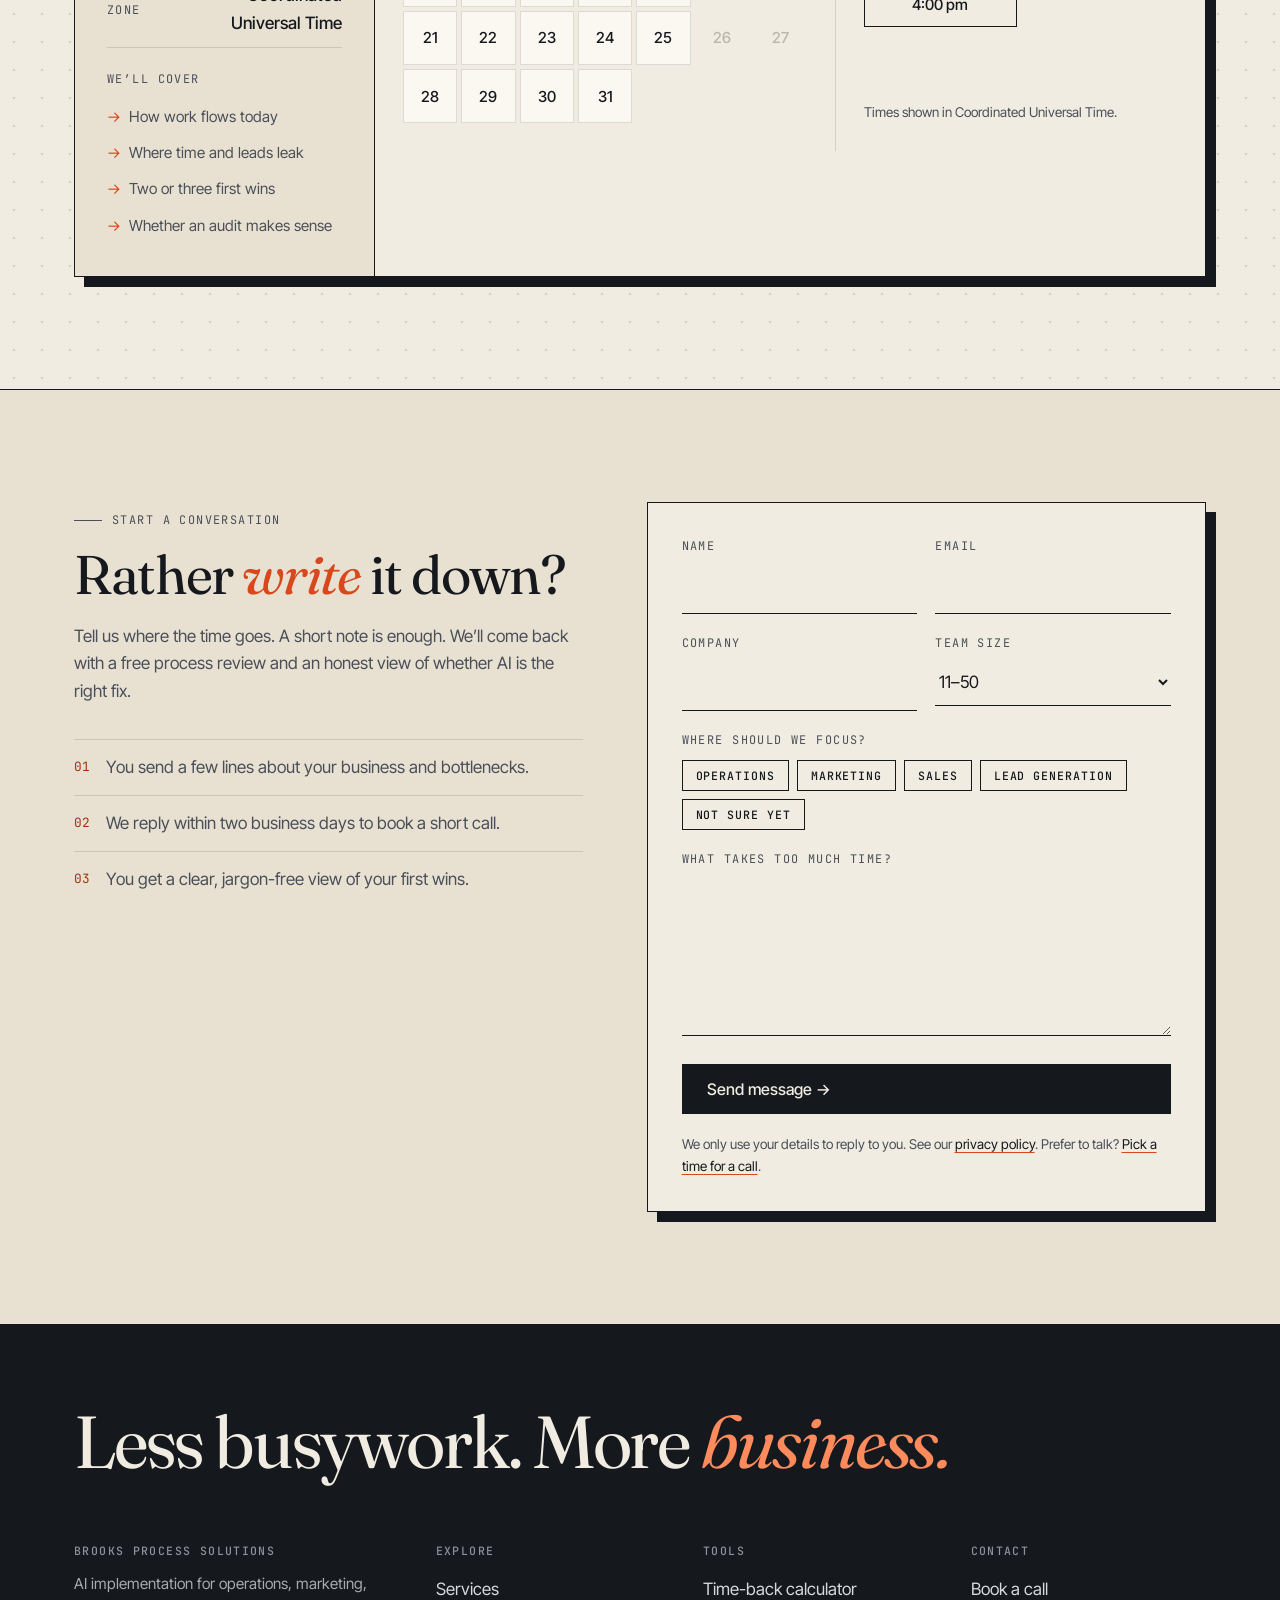
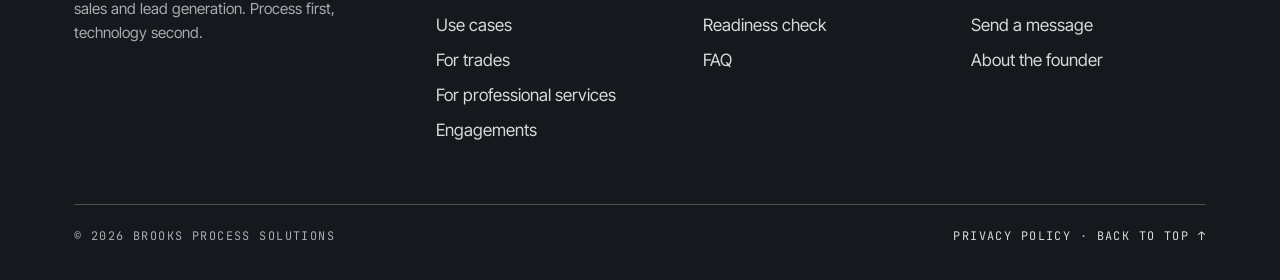
==== commit 8f5d9904: "Add client results dashboard results.html shows a client's before/after metrics, monthly trends, wor" ====
--- a/index.html
+++ b/index.html
@@ -279,7 +279,7 @@
   <div class="wrap">
     <div class="sec-head">
       <div class="rv"><span class="mono tag">Work with us</span><h2>Start small. <em>Scale</em> what works.</h2></div>
-      <p class="rv">Three ways to engage, depending on how far along you are. Scope and pricing are tailored to your business and agreed up front.</p>
+      <p class="rv">Three ways to engage, depending on how far along you are. Scope and pricing are tailored to your business and agreed up front. Every client gets a live <a href="results.html">results dashboard</a> so you can see exactly what’s changed.</p>
     </div>
     <div class="eng rv">
       <div class="plan"><span class="mono">Start here</span><h3>AI Process Audit</h3><p>A focused review of where AI will pay off fastest in your business.</p>
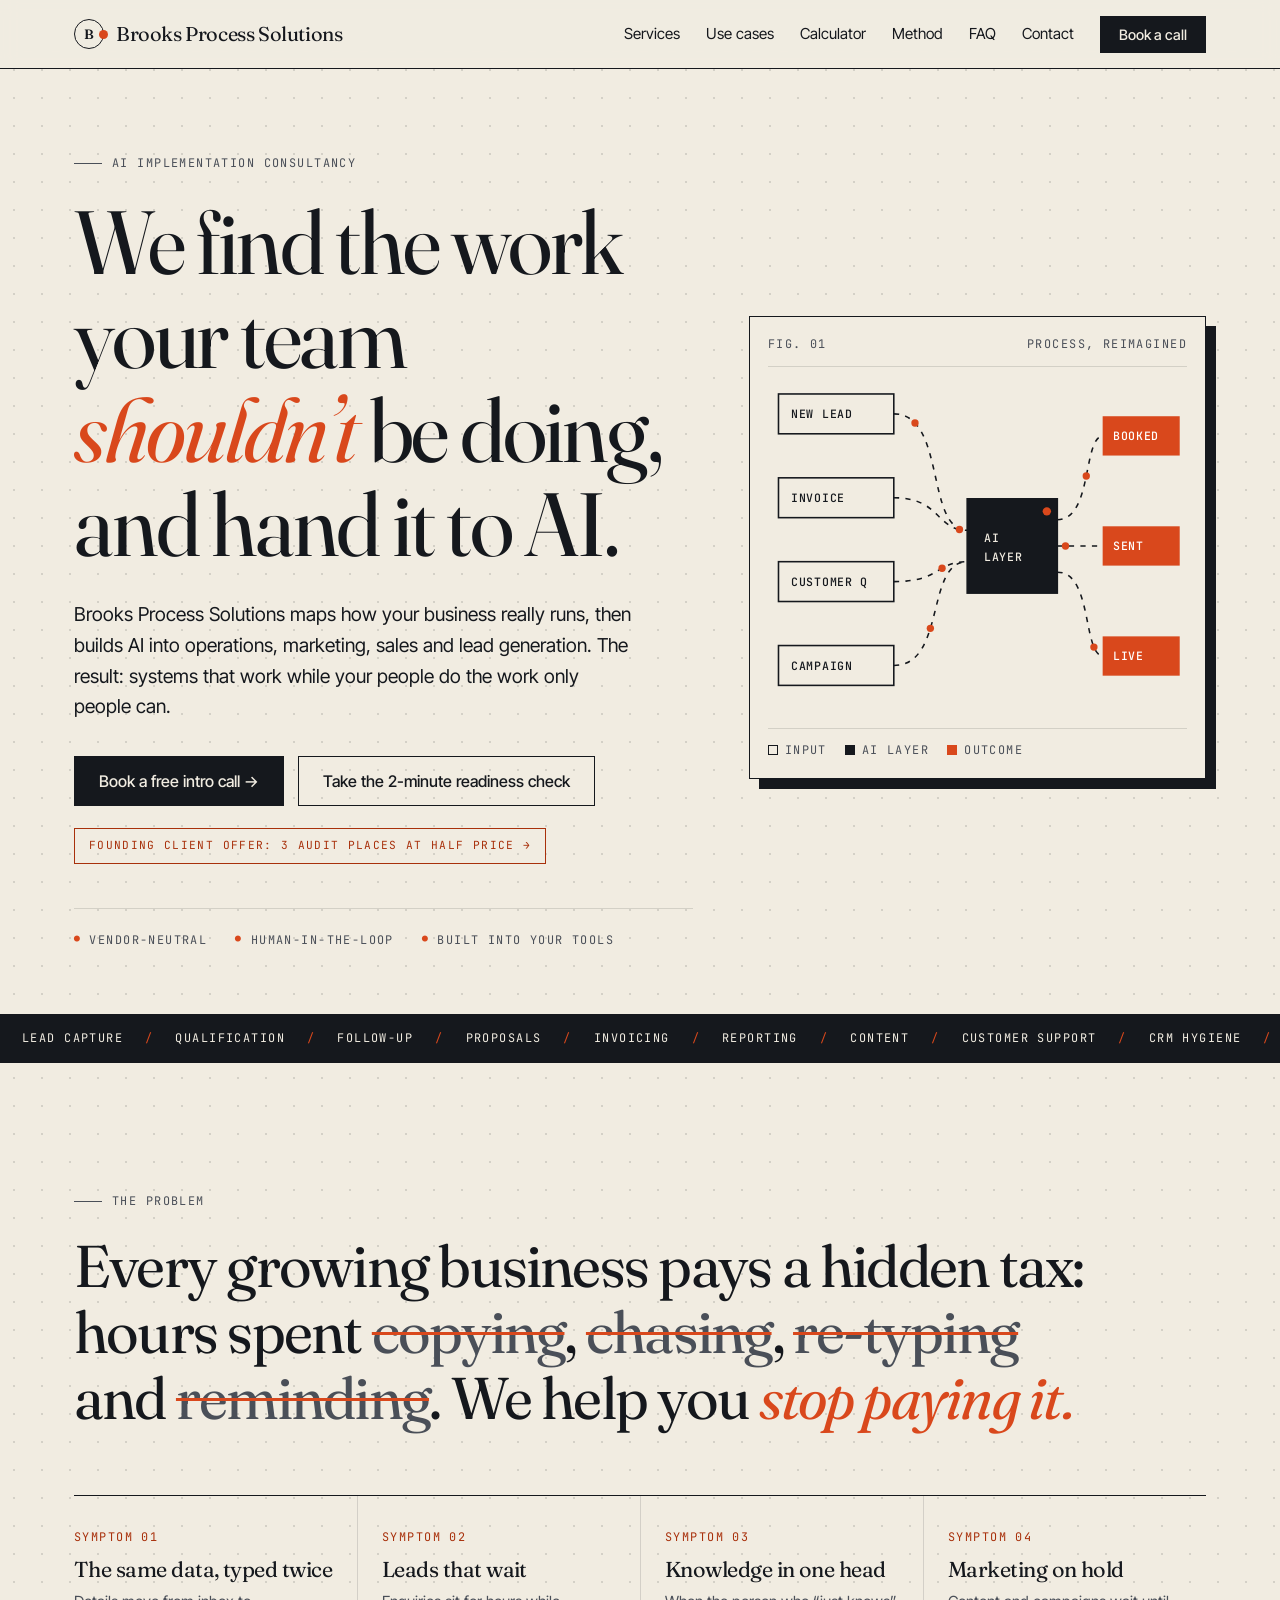
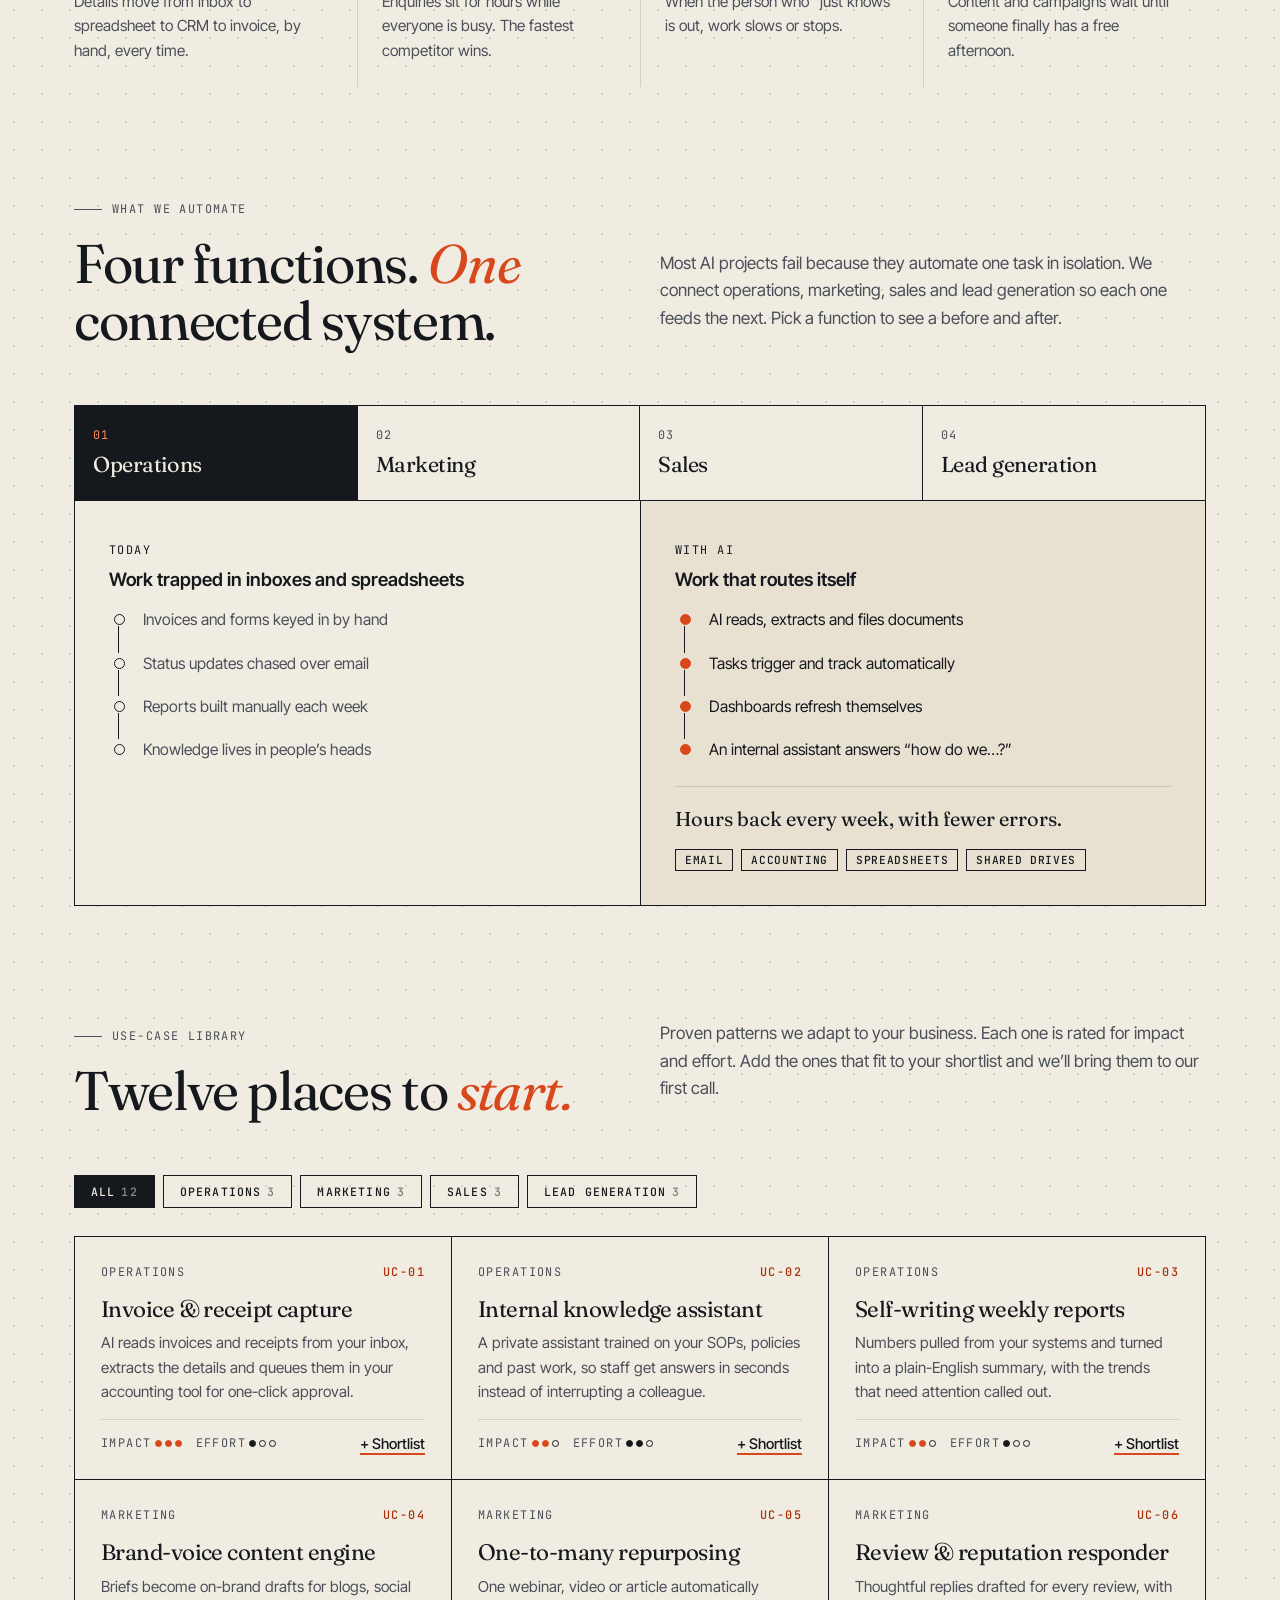
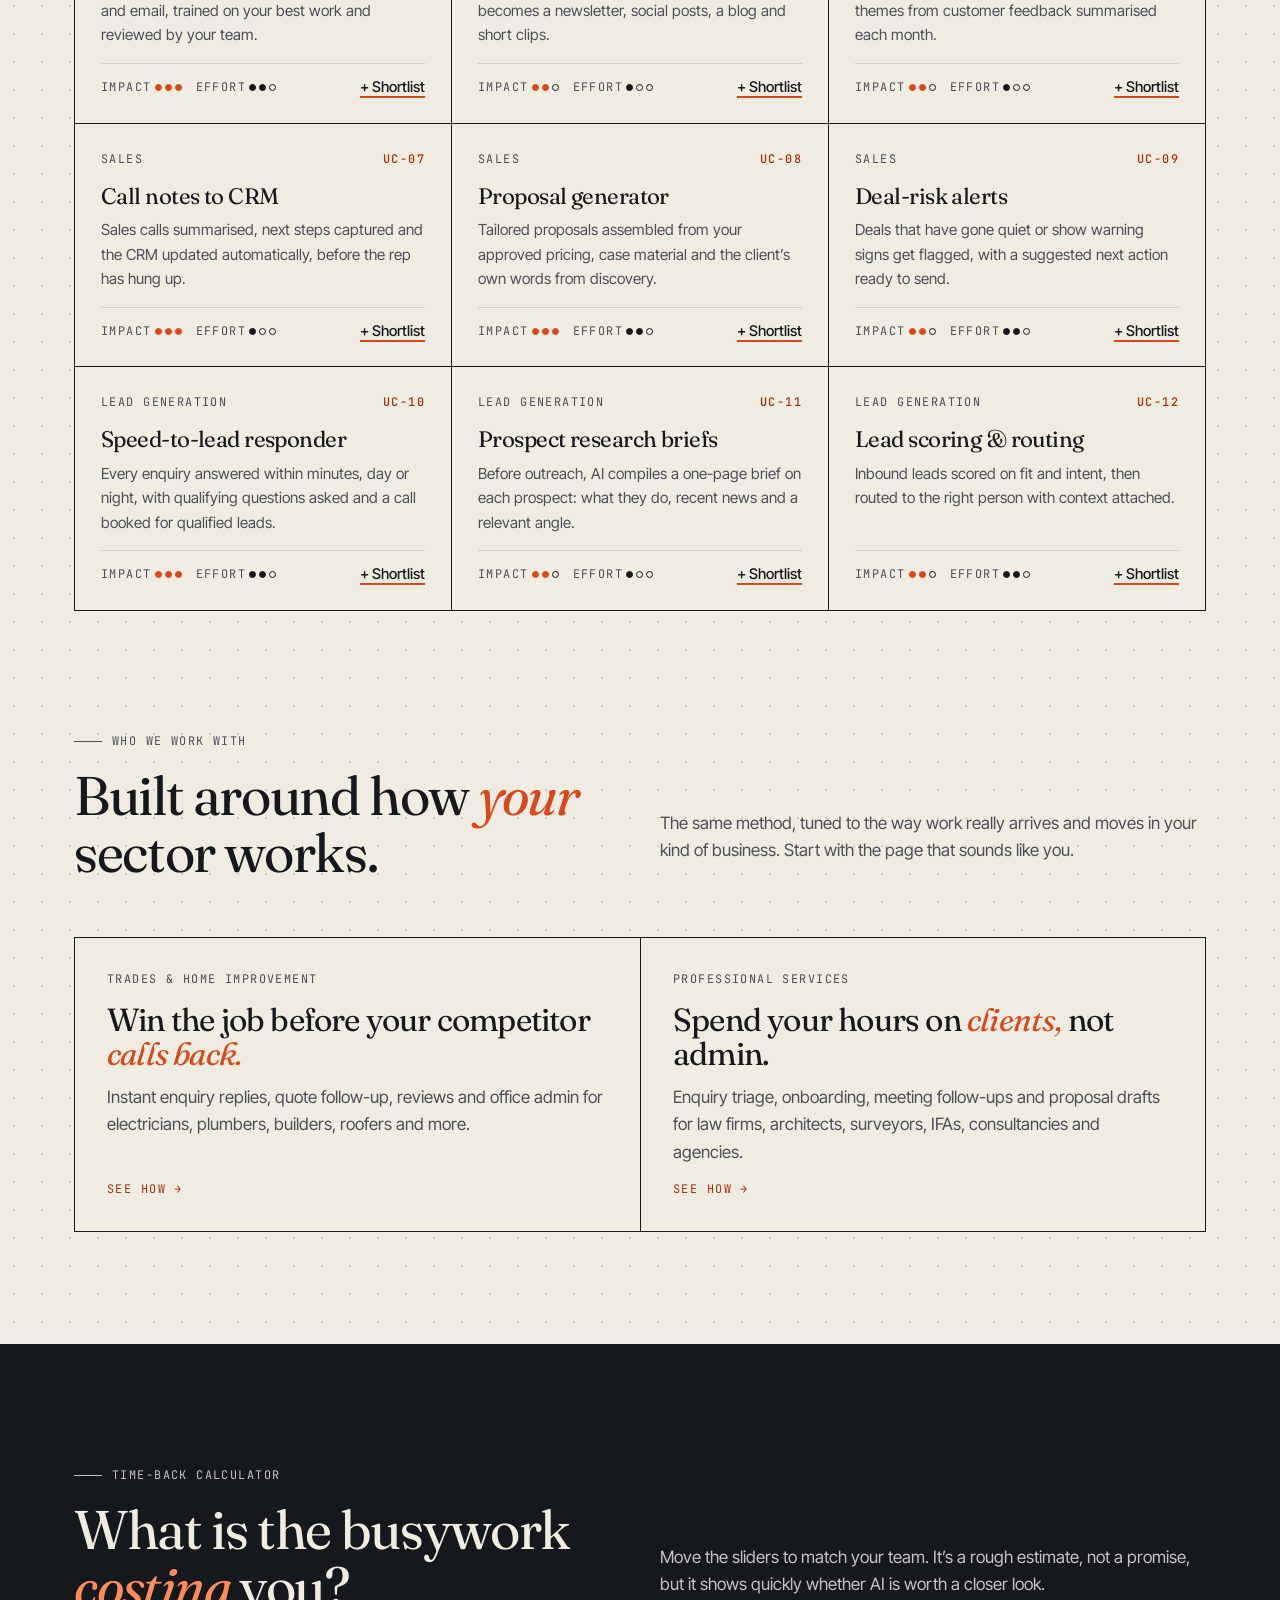
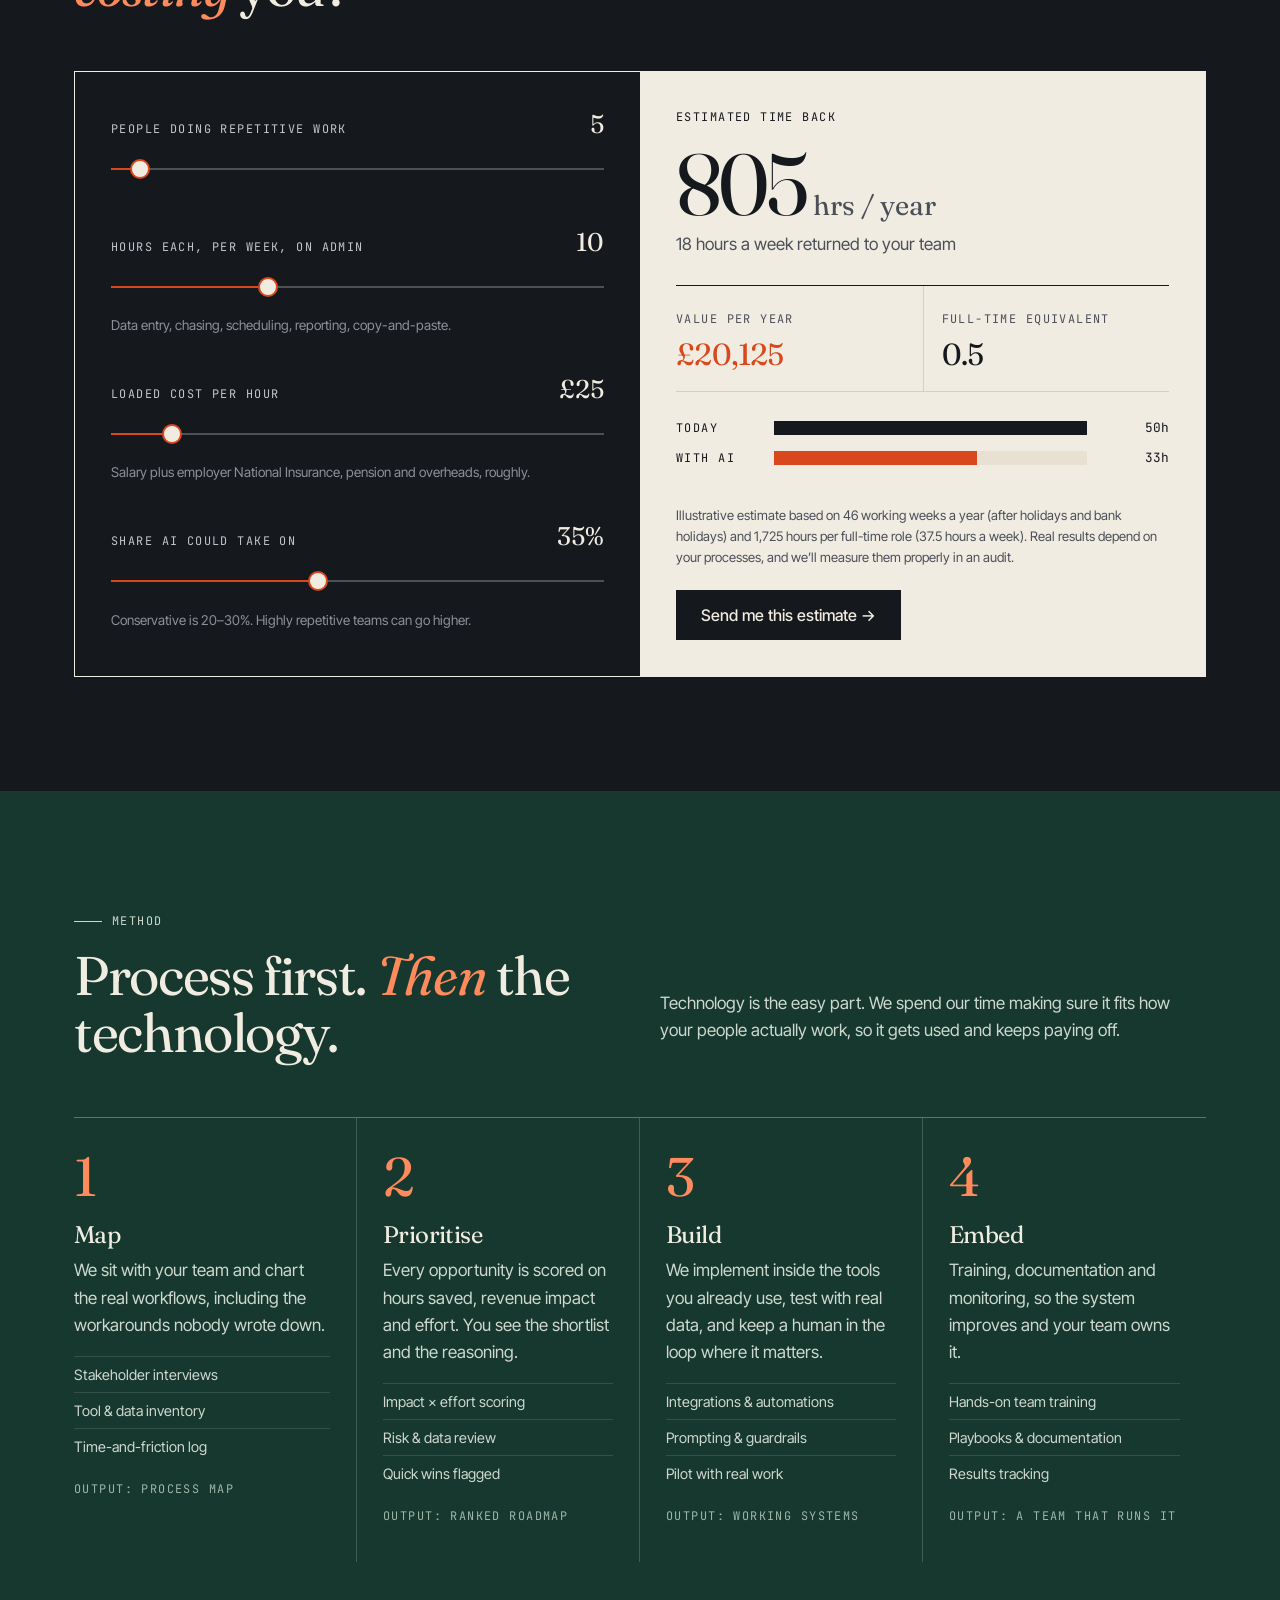
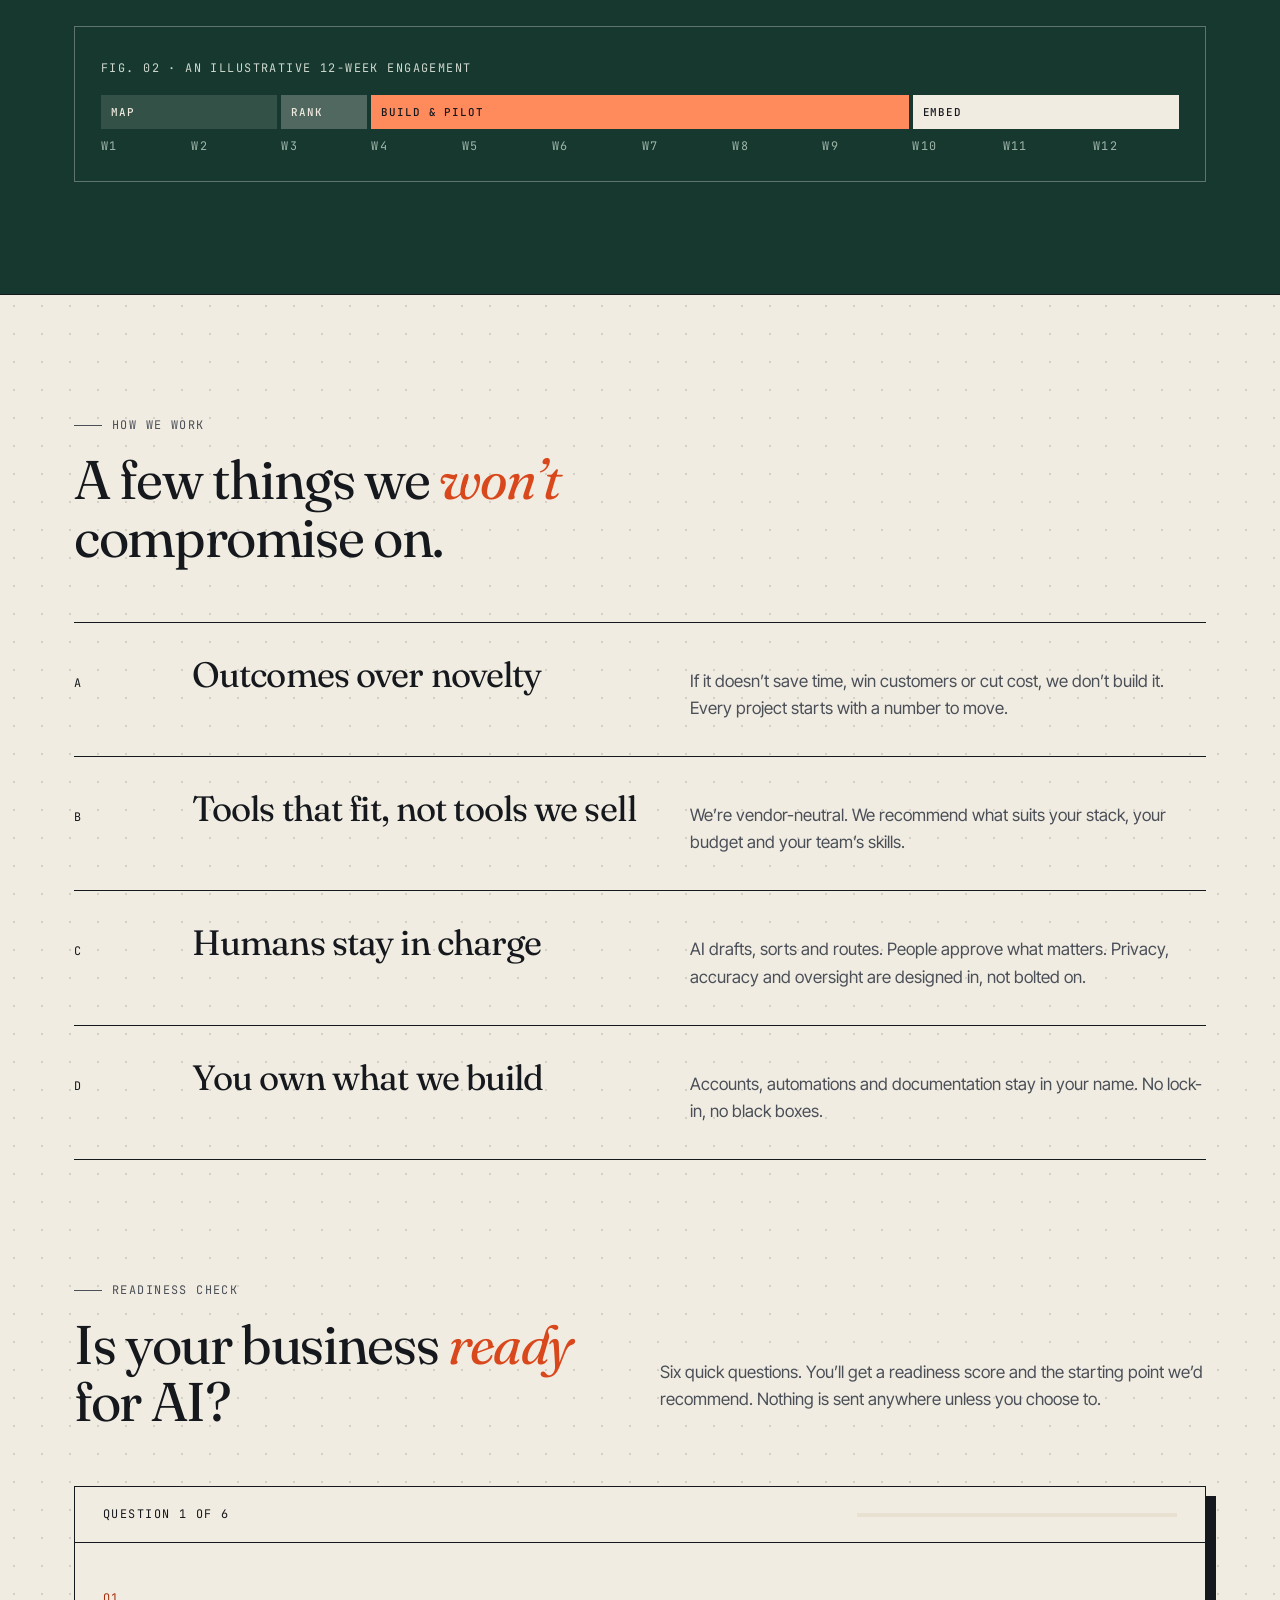
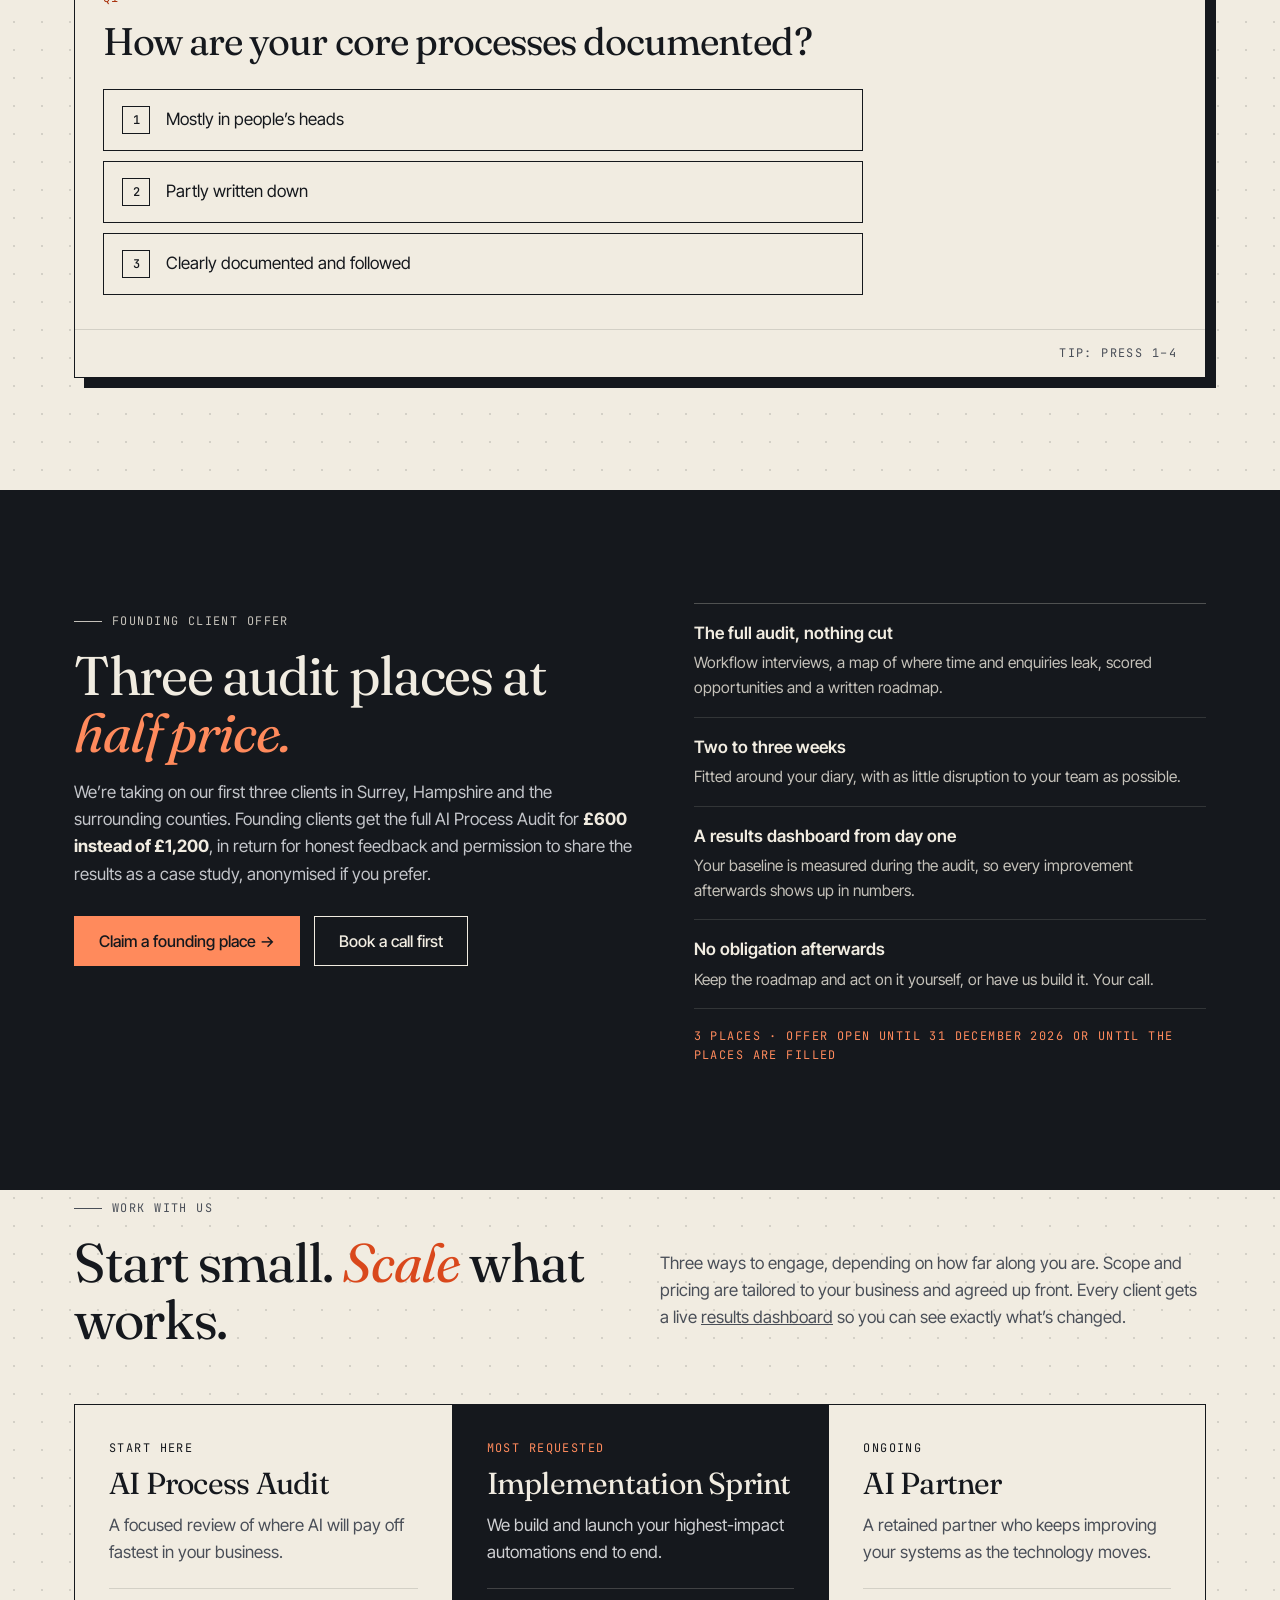
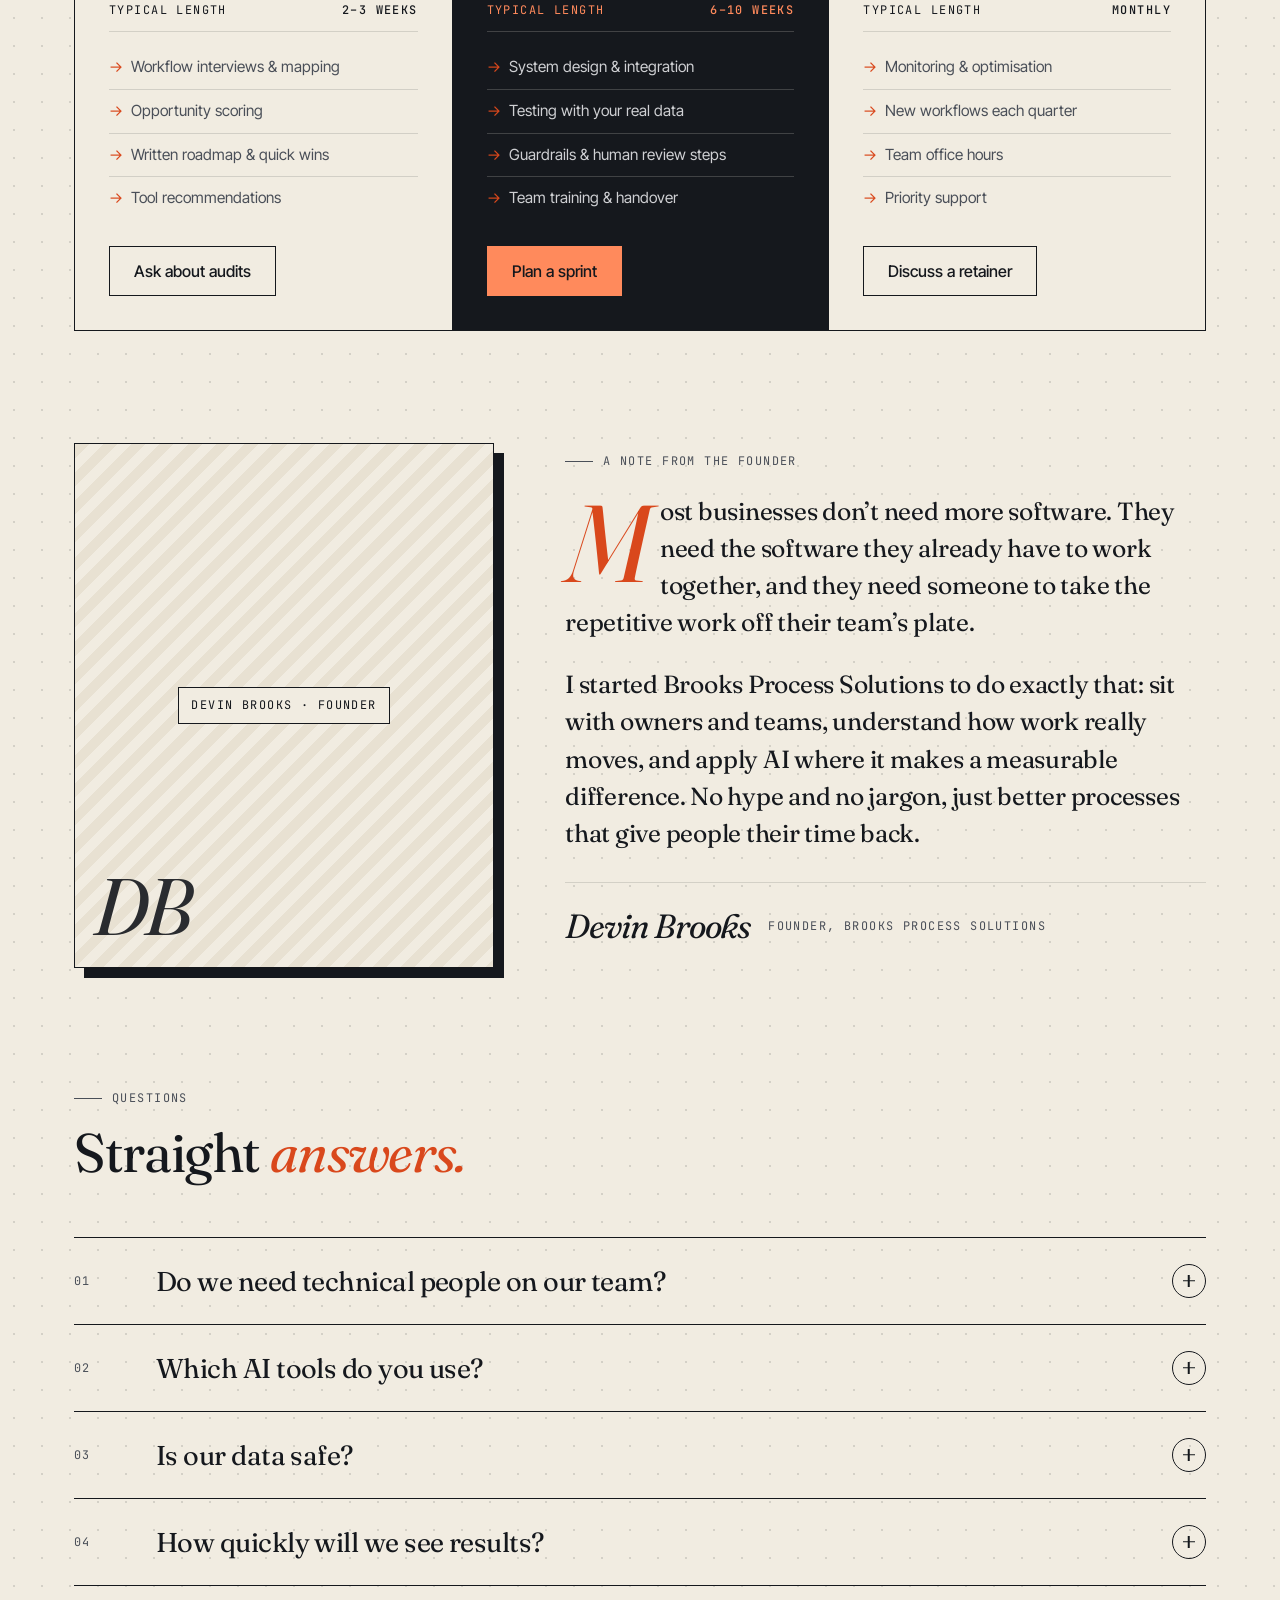
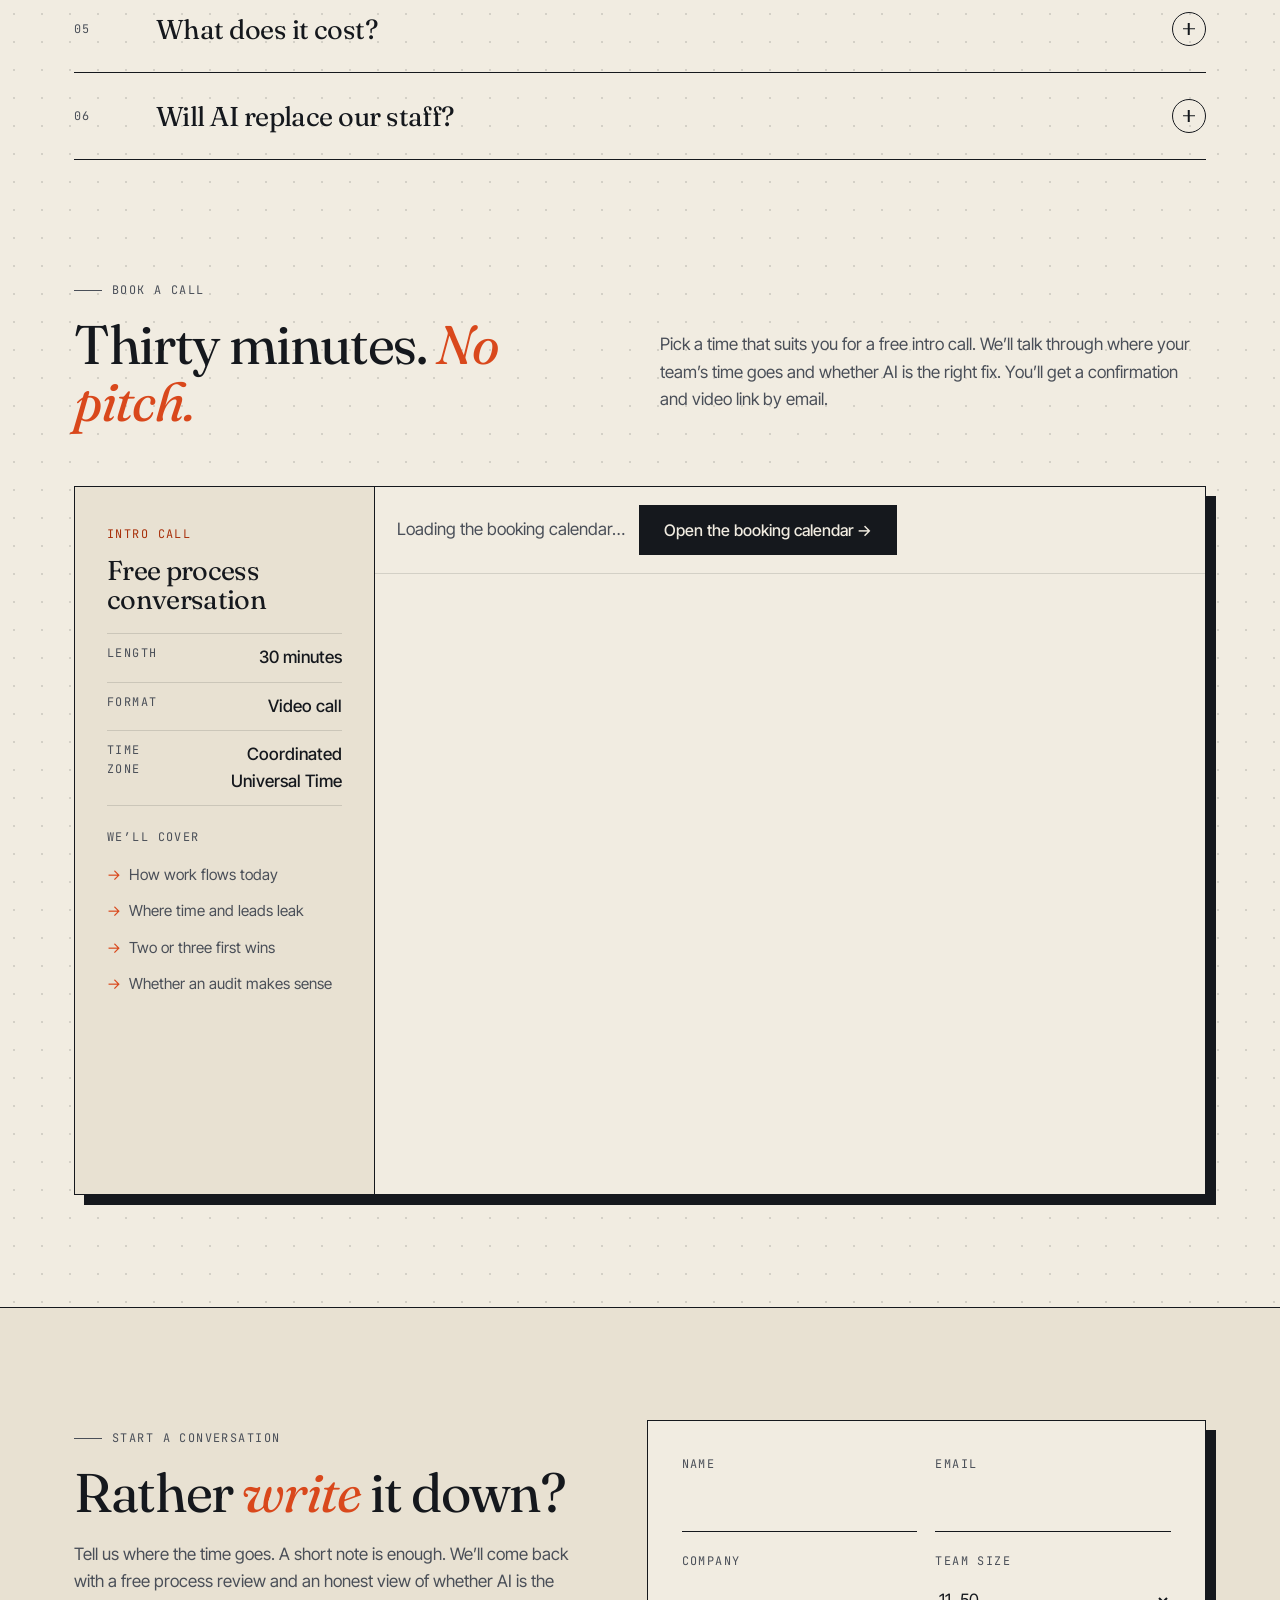
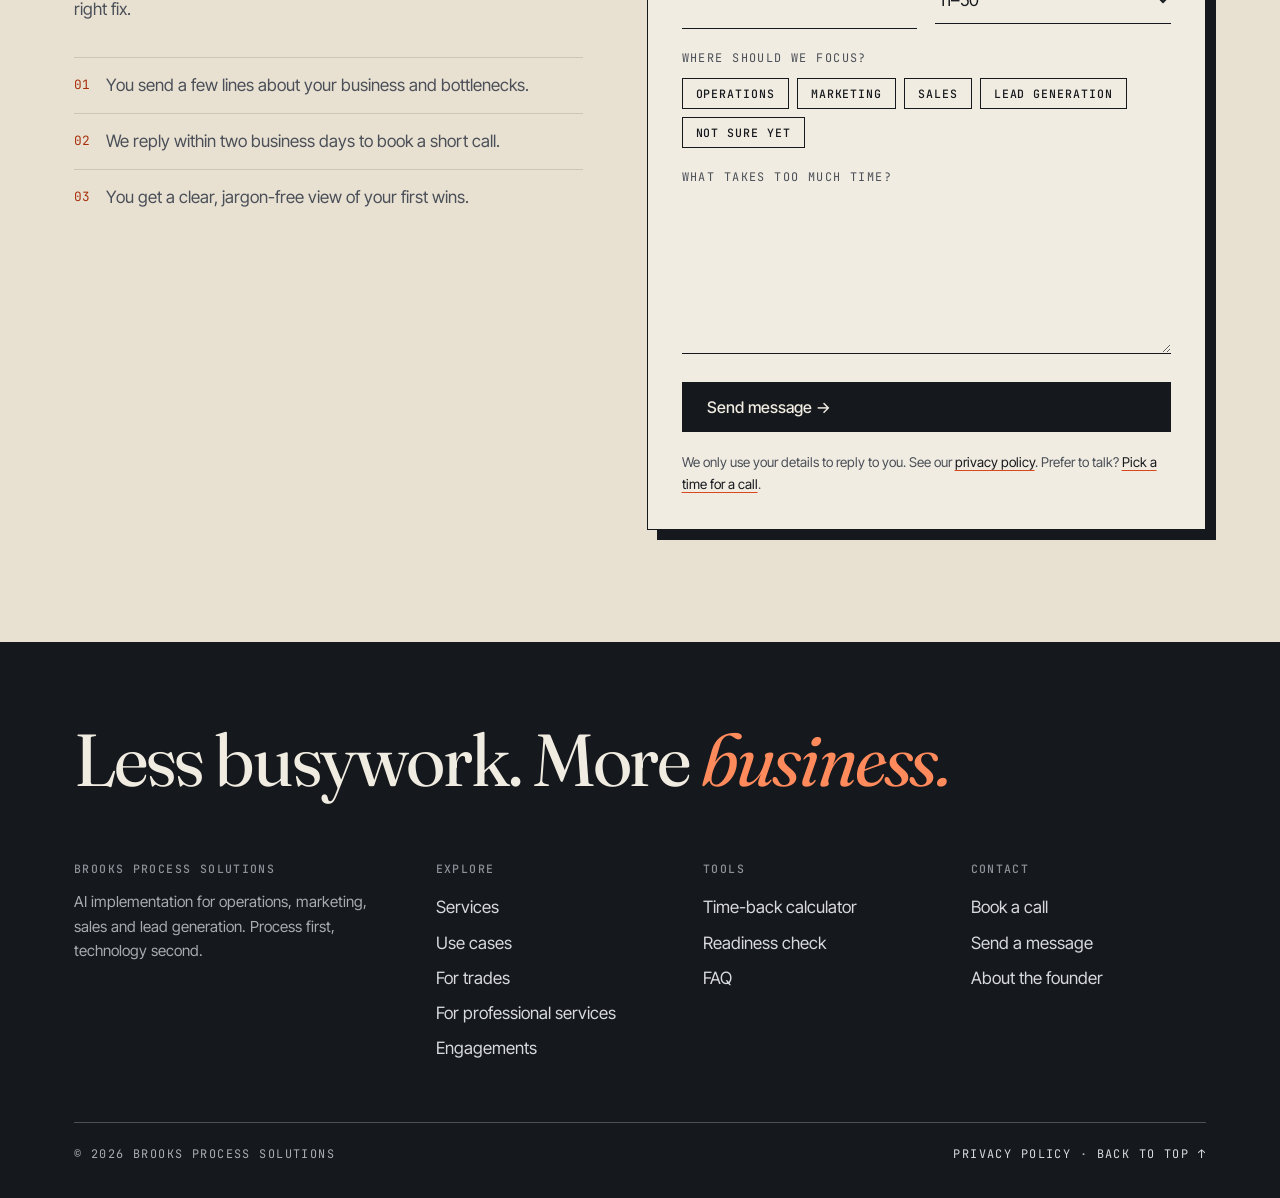
==== commit ba05669c: "Add founding client offer Three audit places at £600 (half the usual £1,200) in exchange for feedbac" ====
--- a/index.html
+++ b/index.html
@@ -59,6 +59,7 @@
         <a class="btn" href="#book">Book a free intro call &rarr;</a>
         <a class="btn out" href="#readiness">Take the 2-minute readiness check</a>
       </div>
+      <a class="founding-pill mono" href="#founding">Founding client offer: 3 audit places at half price &rarr;</a>
       <div class="hero-meta mono"><span>Vendor-neutral</span><span>Human-in-the-loop</span><span>Built into your tools</span></div>
     </div>
 
@@ -274,6 +275,30 @@
   </div>
 </section>
 
+<!-- ============ FOUNDING CLIENTS ============ -->
+<section id="founding" class="dark founding">
+  <div class="wrap fgrid">
+    <div class="rv">
+      <span class="mono tag" style="color:#f1ece1cc">Founding client offer</span>
+      <h2 style="margin-top:16px">Three audit places at <em>half price.</em></h2>
+      <p style="margin-top:18px">We’re taking on our first three clients in Surrey, Hampshire and the surrounding counties. Founding clients get the full AI Process Audit for <strong style="color:var(--paper)">£600 instead of £1,200</strong>, in return for honest feedback and permission to share the results as a case study, anonymised if you prefer.</p>
+      <div class="cta" style="margin-top:28px">
+        <a class="btn founding-btn" href="#contact" data-plan="Founding client audit (£600)">Claim a founding place &rarr;</a>
+        <a class="btn out founding-out" href="#book">Book a call first</a>
+      </div>
+    </div>
+    <div class="rv">
+      <ul class="fl">
+        <li><b>The full audit, nothing cut</b><span>Workflow interviews, a map of where time and enquiries leak, scored opportunities and a written roadmap.</span></li>
+        <li><b>Two to three weeks</b><span>Fitted around your diary, with as little disruption to your team as possible.</span></li>
+        <li><b>A results dashboard from day one</b><span>Your baseline is measured during the audit, so every improvement afterwards shows up in numbers.</span></li>
+        <li><b>No obligation afterwards</b><span>Keep the roadmap and act on it yourself, or have us build it. Your call.</span></li>
+      </ul>
+      <p class="fnote mono">3 places · Offer open until 31 December 2026 or until the places are filled</p>
+    </div>
+  </div>
+</section>
+
 <!-- ============ ENGAGEMENTS ============ -->
 <section id="work-with-us" class="tight-top">
   <div class="wrap">
--- a/assets/styles.css
+++ b/assets/styles.css
@@ -442,3 +442,25 @@
 .sector-card .go{margin-top:auto;color:var(--accent-text)}
 .sector-card:hover{background:var(--paper2)}
 .sector-card:hover .go{text-decoration:underline}
+
+/* Cal.com inline embed */
+.cal-inline{width:100%;min-height:620px;overflow:auto}
+.book-fallback{margin:0;padding:18px 22px;display:flex;align-items:center;gap:14px;flex-wrap:wrap;color:var(--ink2);border-bottom:1px solid var(--rule)}
+.book-fallback.quiet{padding:10px 22px;font-size:.88rem;order:2;border-bottom:0;border-top:1px solid var(--rule)}
+.book-fallback.quiet .btn{padding:6px 12px;font-size:.85rem}
+#bookStage{display:flex;flex-direction:column}
+
+/* founding client offer */
+.founding .fgrid{display:grid;grid-template-columns:1.1fr 1fr;gap:56px;align-items:start}
+@media(max-width:900px){.founding .fgrid{grid-template-columns:1fr;gap:32px}}
+.founding .fl{list-style:none;margin:0;padding:0;border-top:1px solid #f1ece144}
+.founding .fl li{display:flex;flex-direction:column;gap:4px;padding:16px 0;border-bottom:1px solid #f1ece122}
+.founding .fl b{color:var(--paper);font-weight:600}
+.founding .fl span{color:#f1ece1cc;font-size:.97rem}
+.founding .fnote{color:var(--accent-soft);margin-top:18px}
+.founding .founding-btn{background:var(--accent-soft);color:var(--ink);border-color:var(--accent-soft)}
+.founding .founding-btn:hover{background:var(--paper);border-color:var(--paper);color:var(--ink)}
+.founding .founding-out{color:var(--paper);border-color:var(--paper)}
+.founding .founding-out:hover{background:var(--paper);color:var(--ink)}
+.founding-pill{display:inline-flex;margin-top:22px;padding:8px 14px;border:1.5px solid var(--accent-text);color:var(--accent-text);text-decoration:none;font-size:.7rem}
+.founding-pill:hover{background:var(--accent-text);color:var(--paper)}
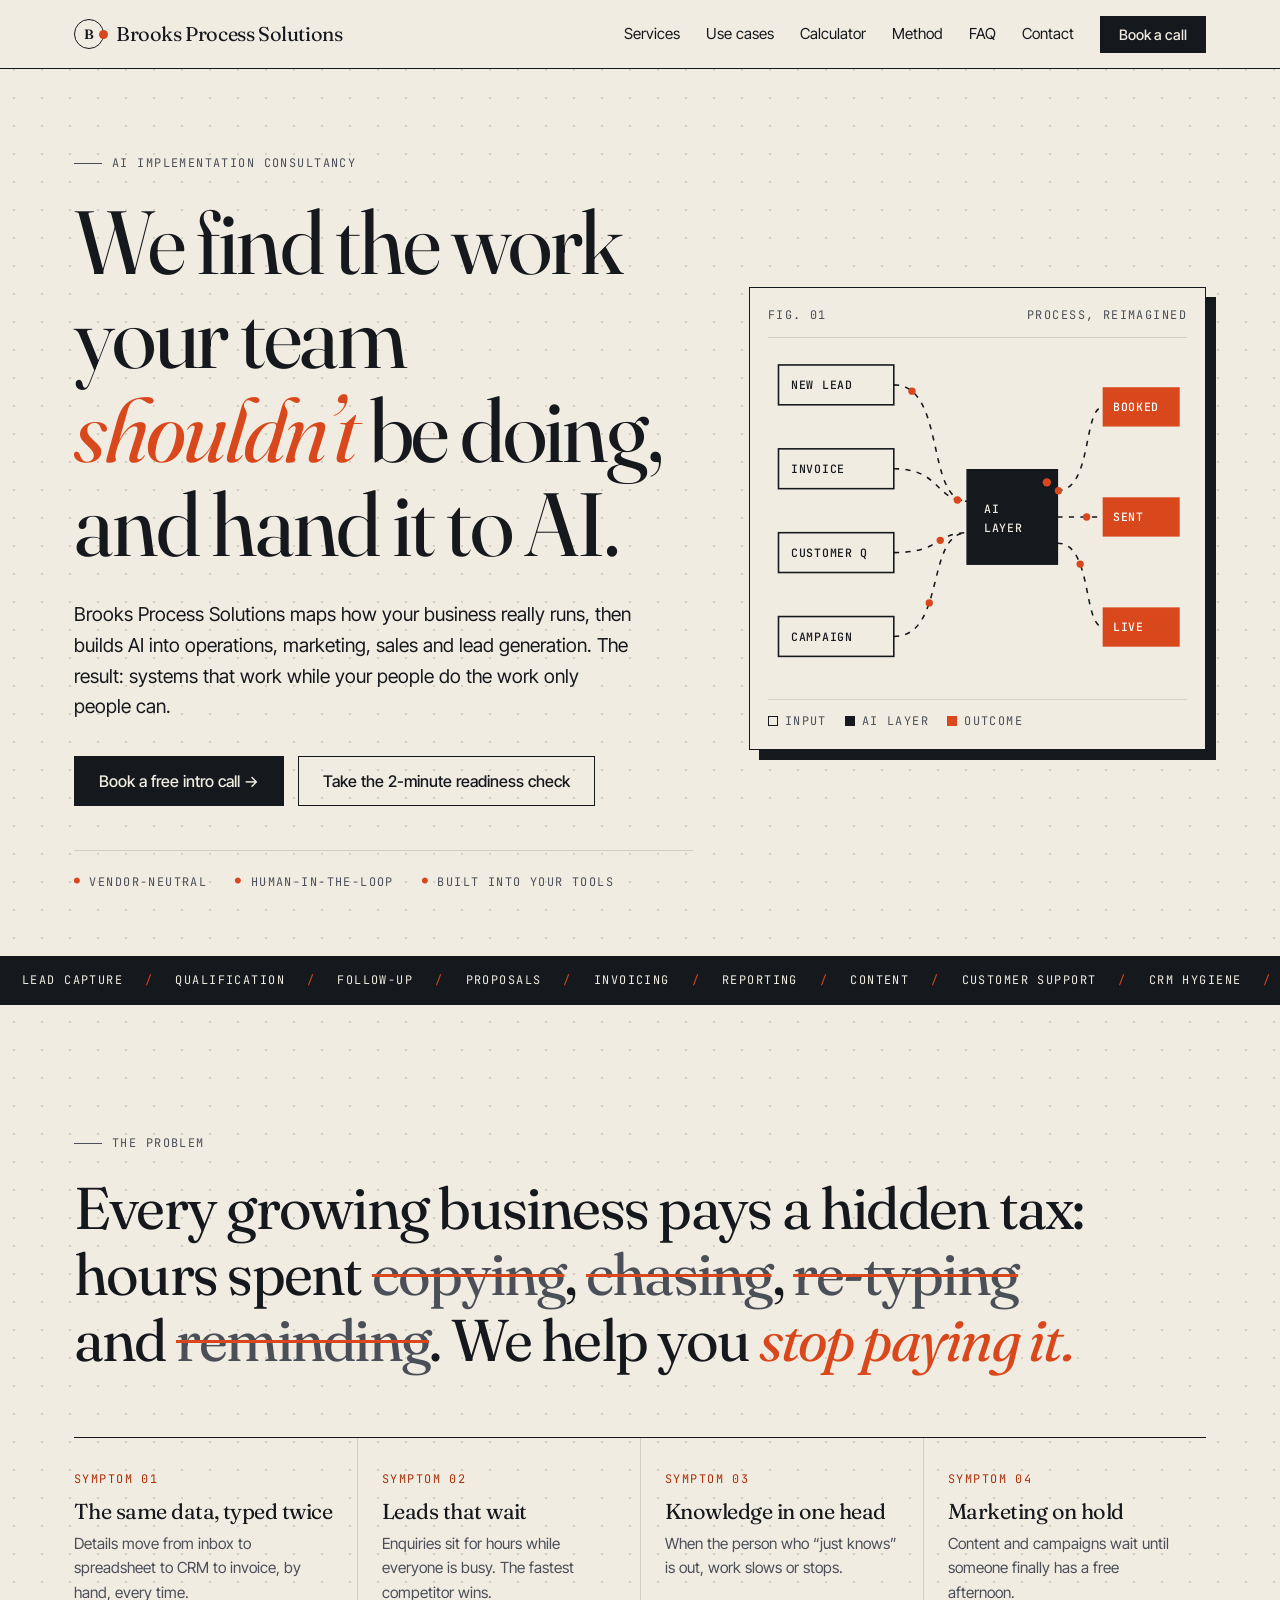
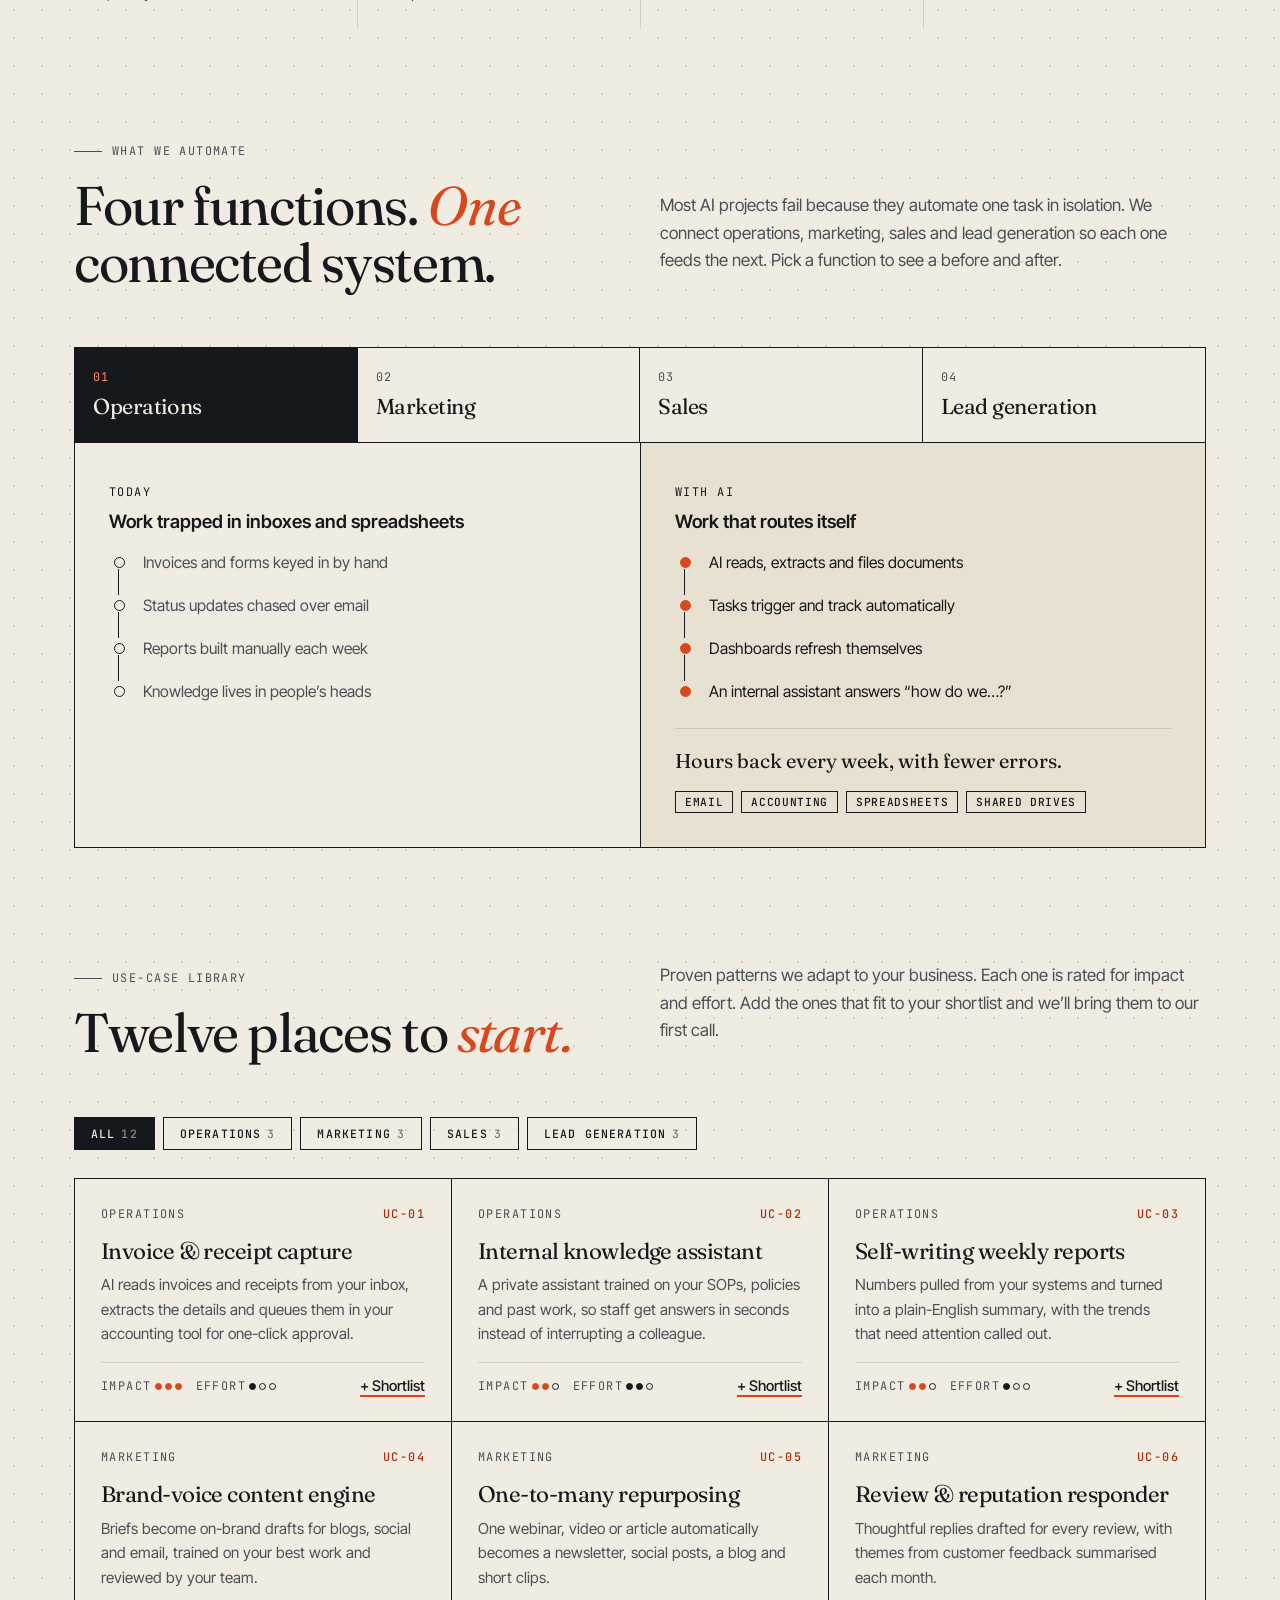
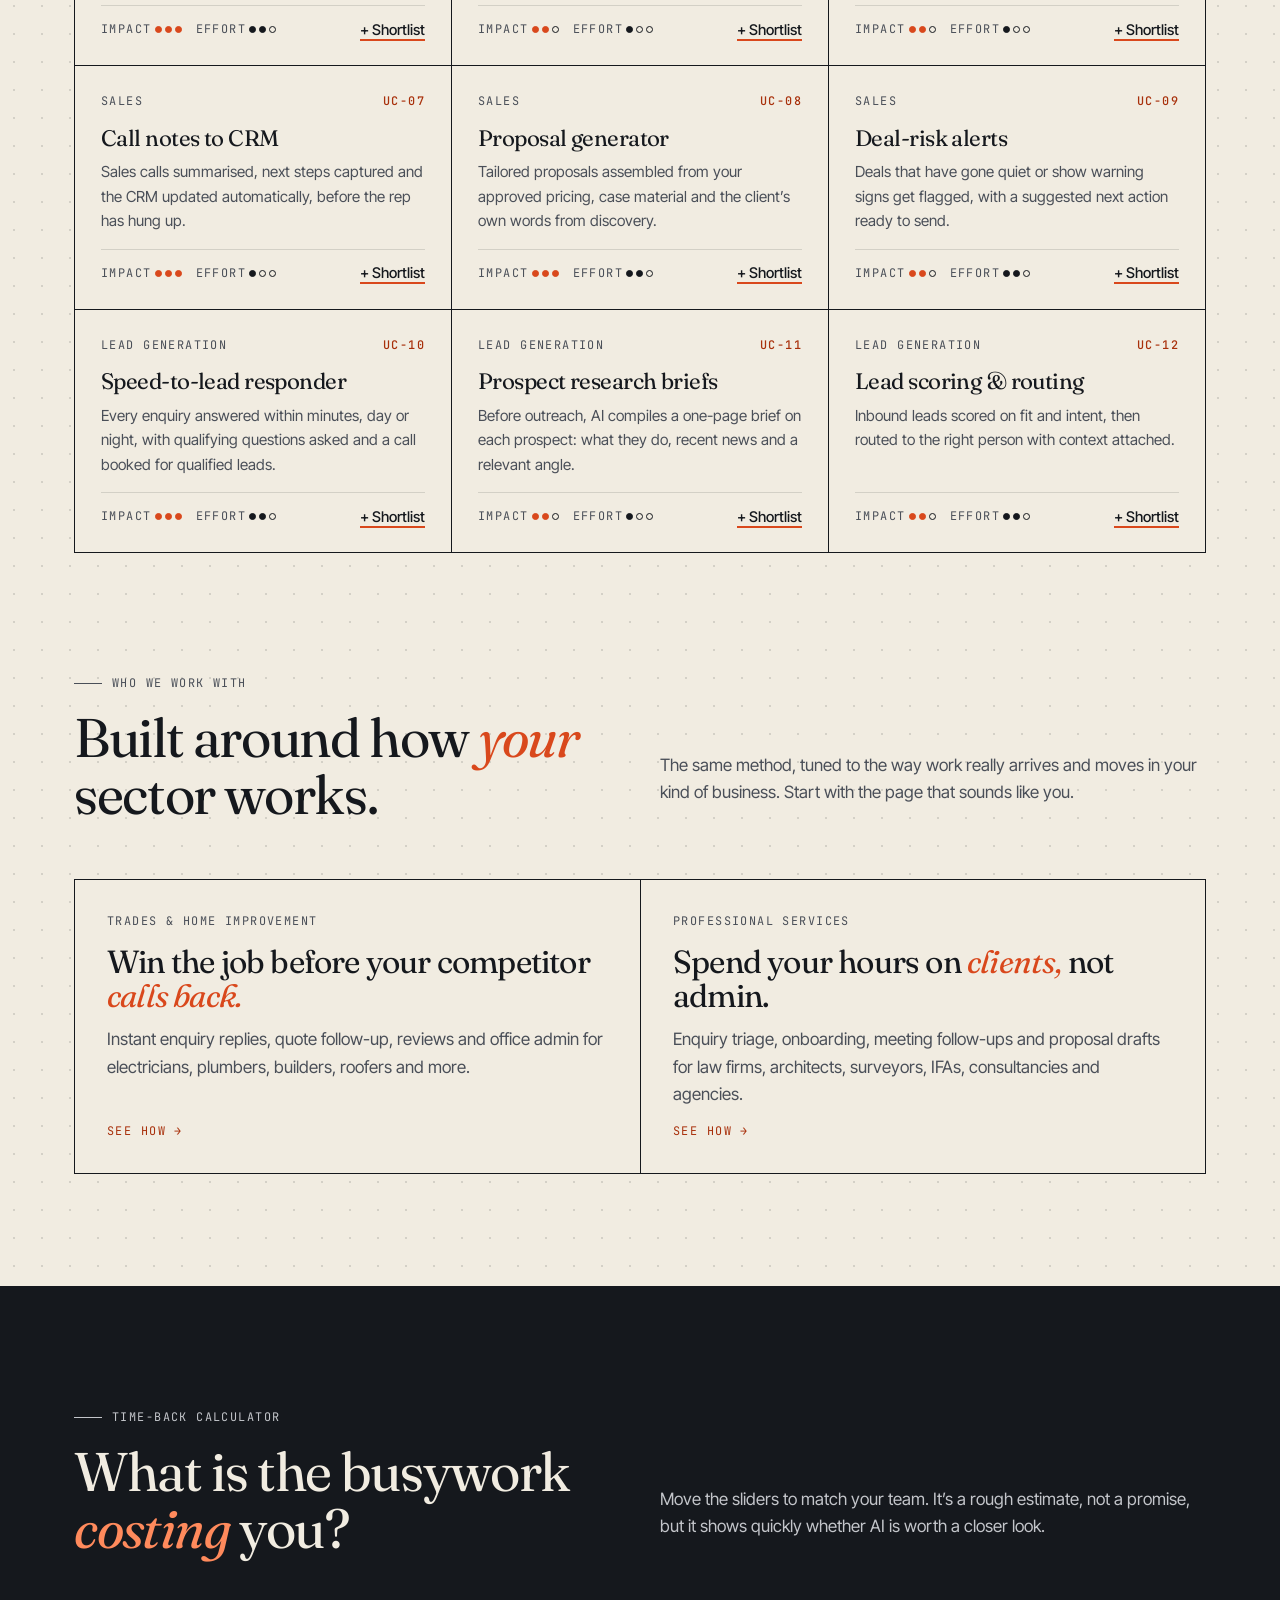
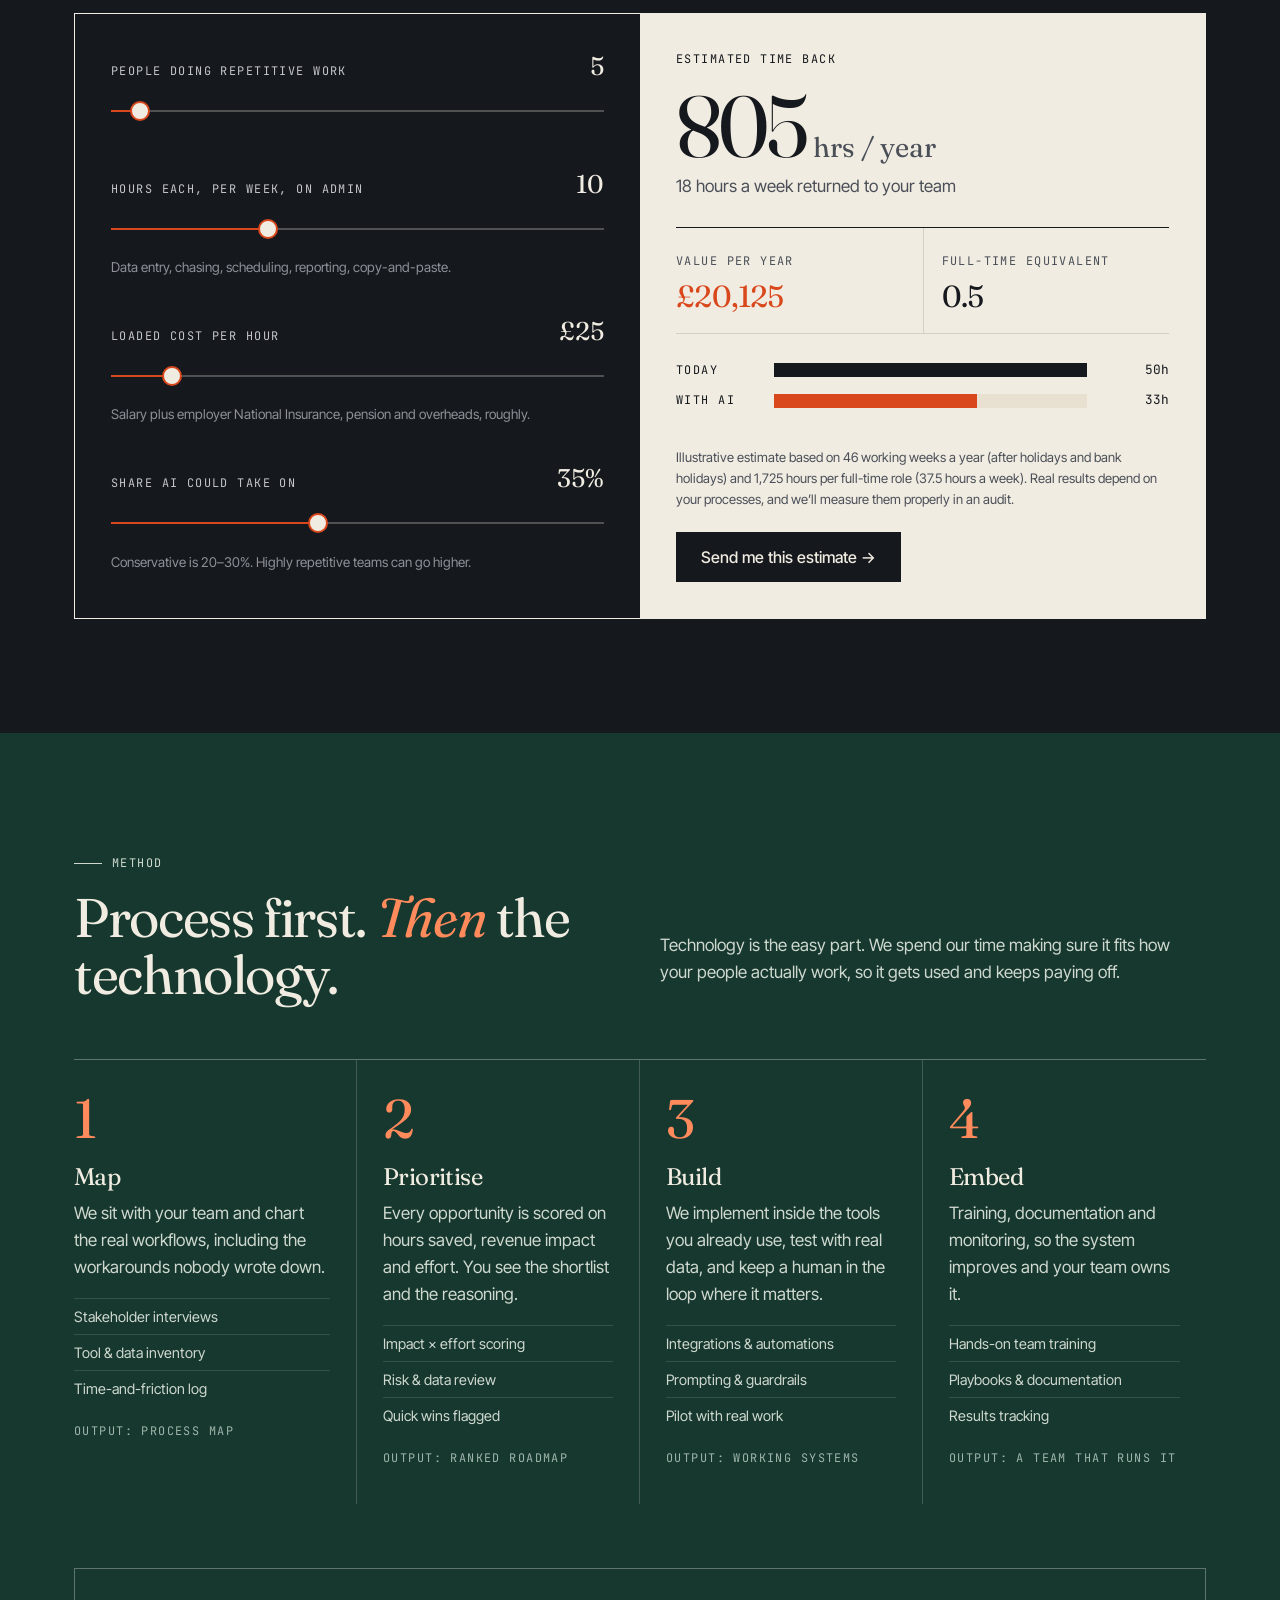
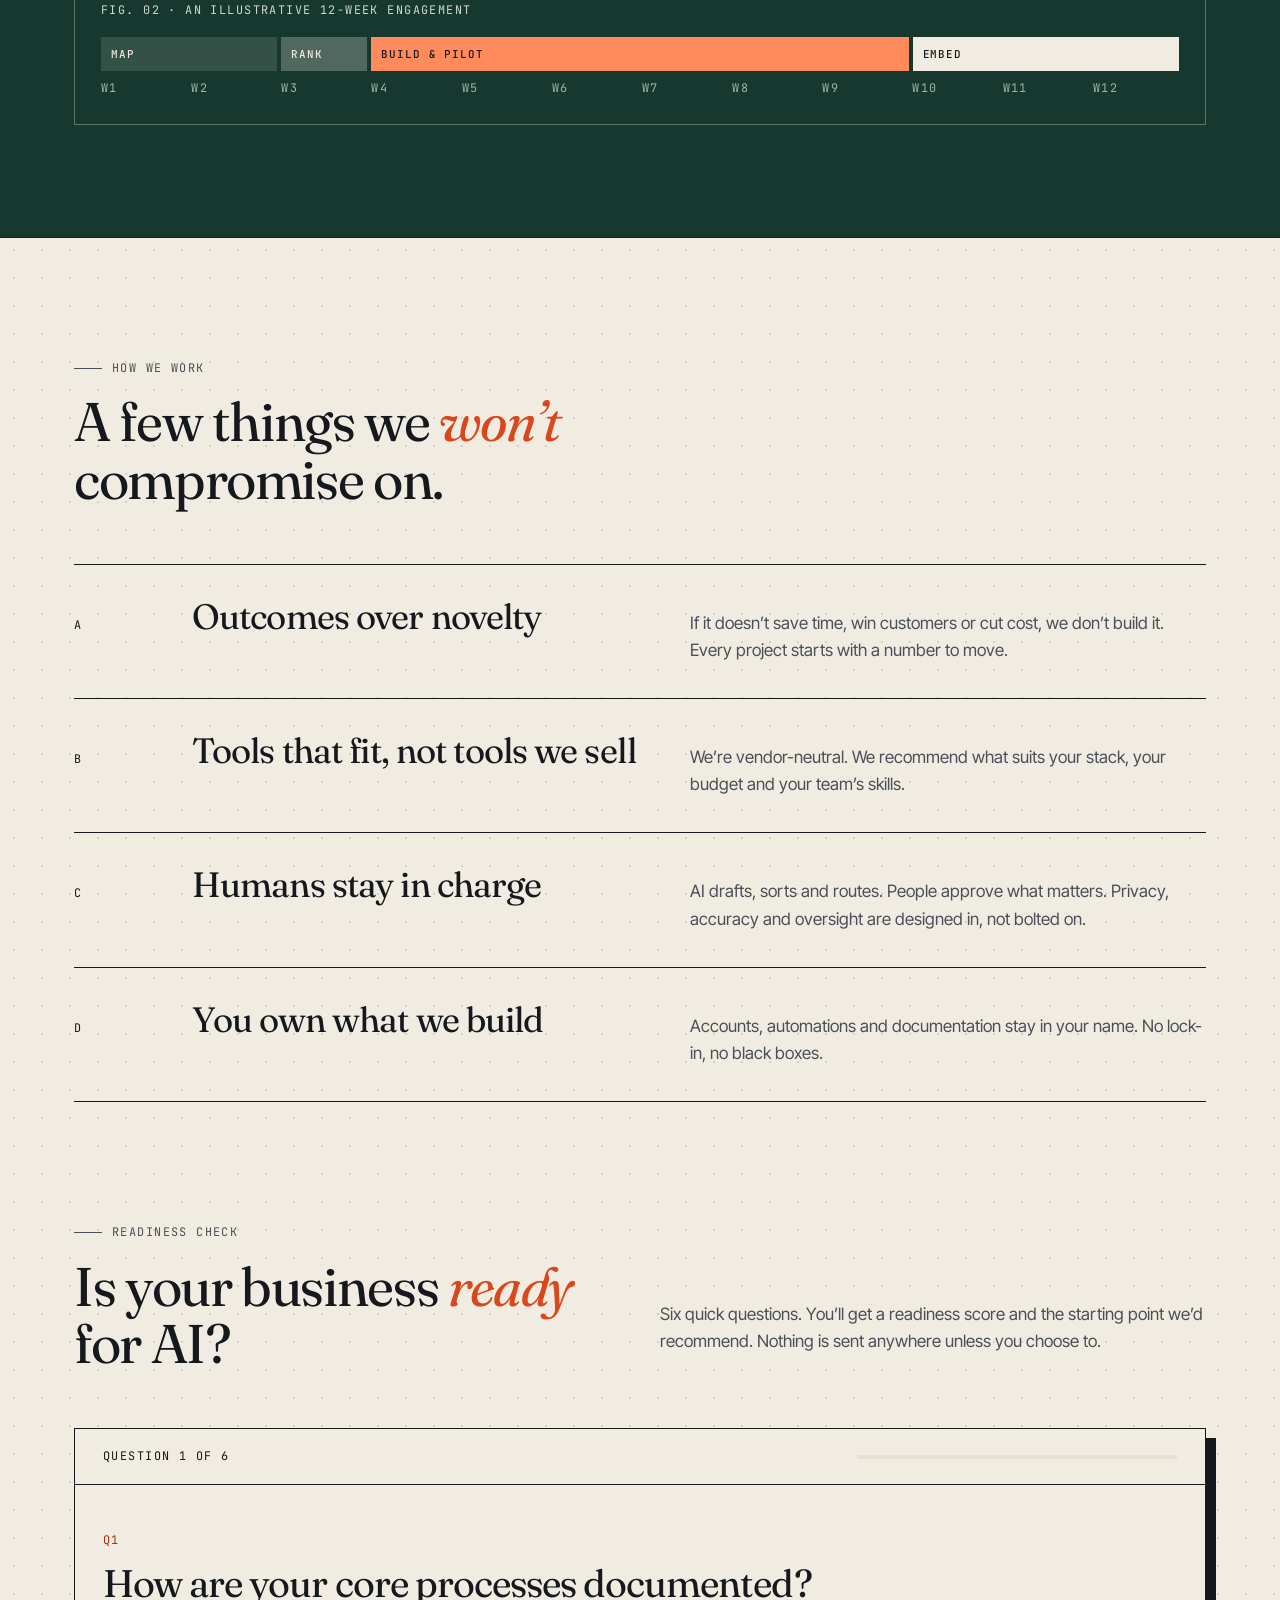
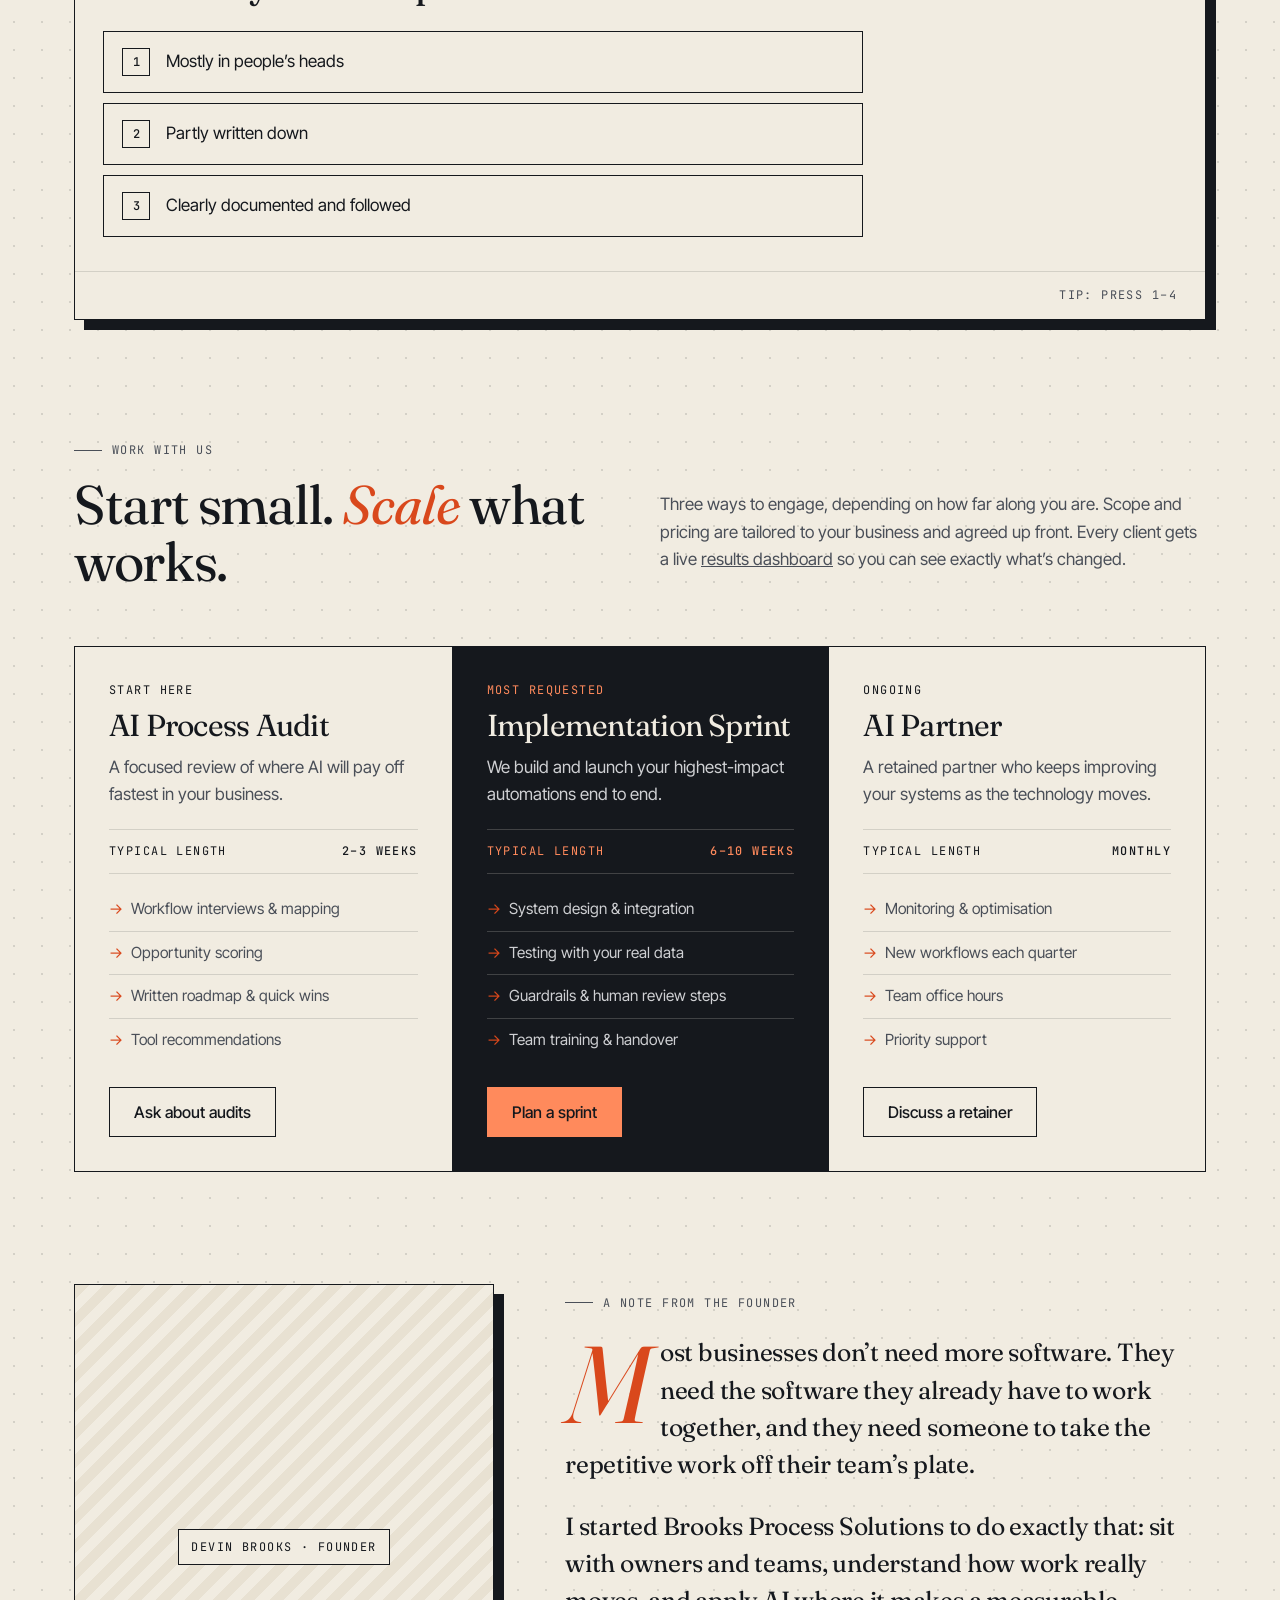
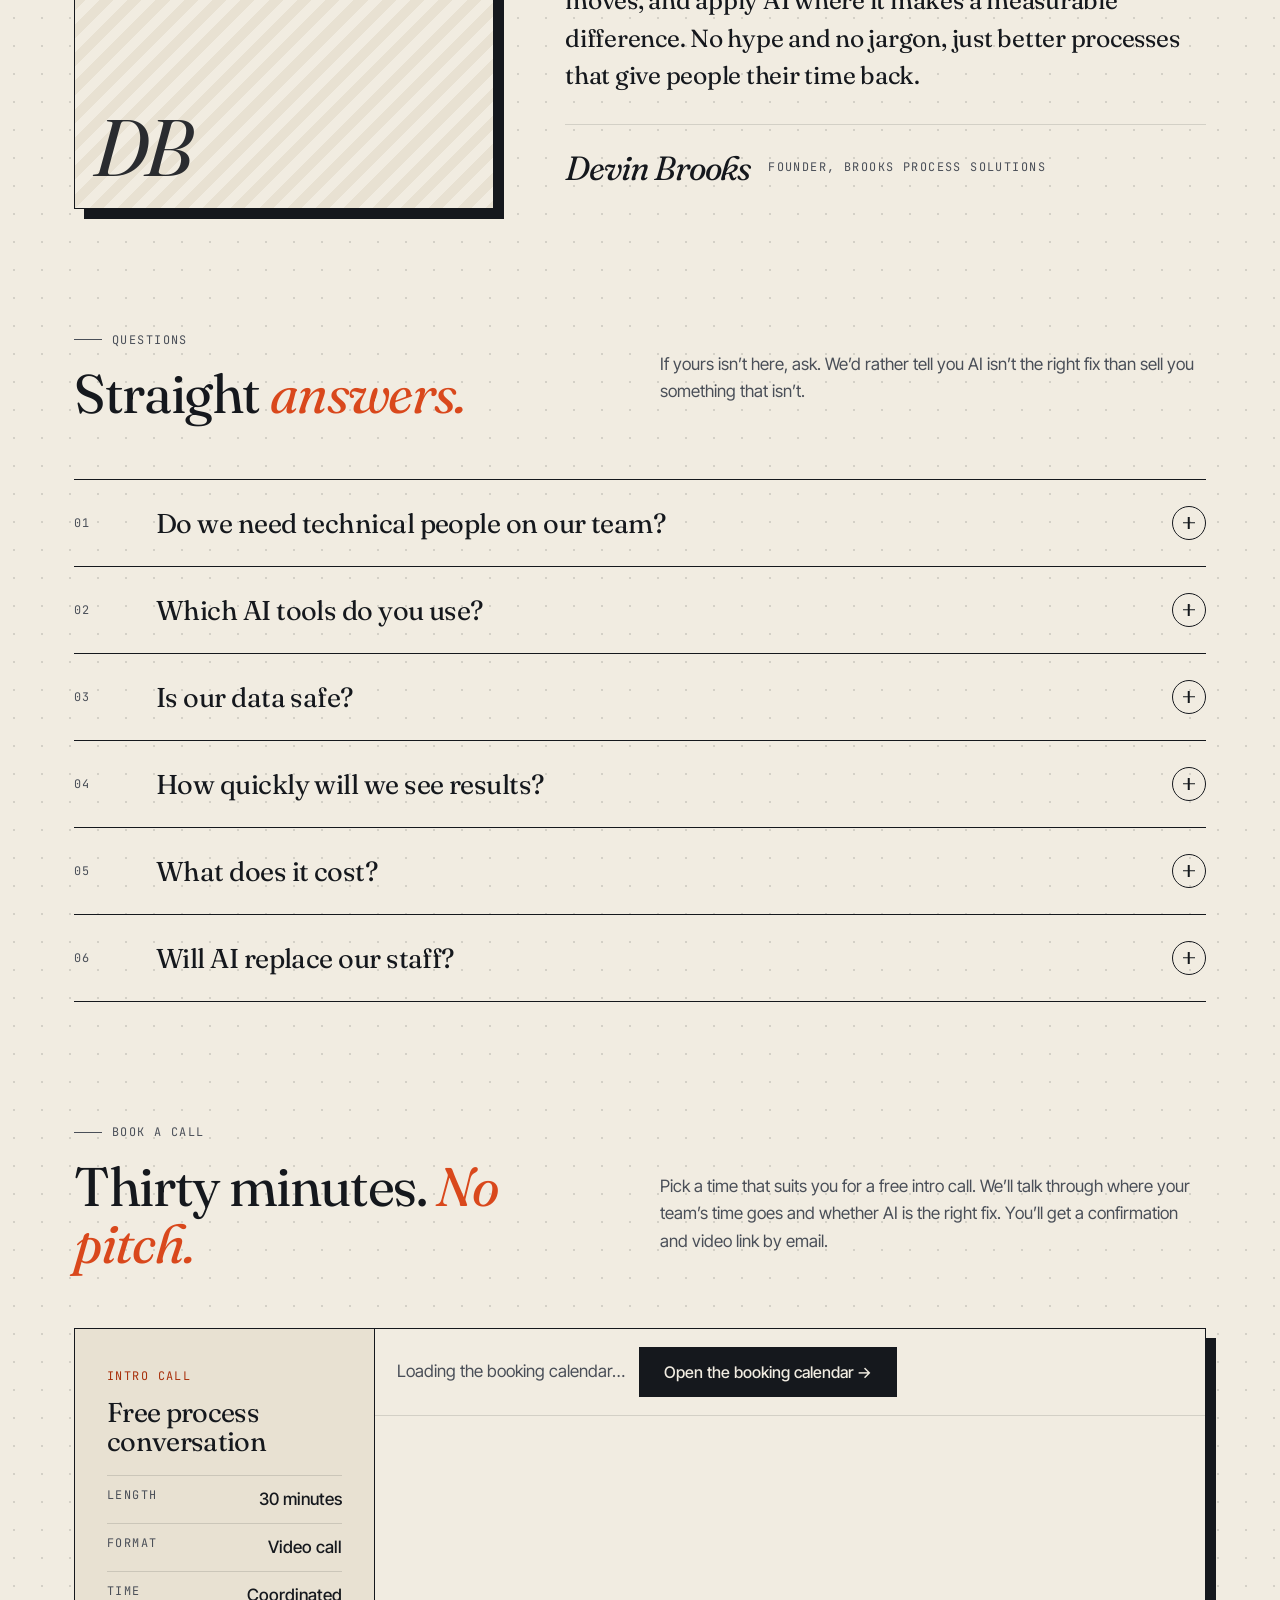
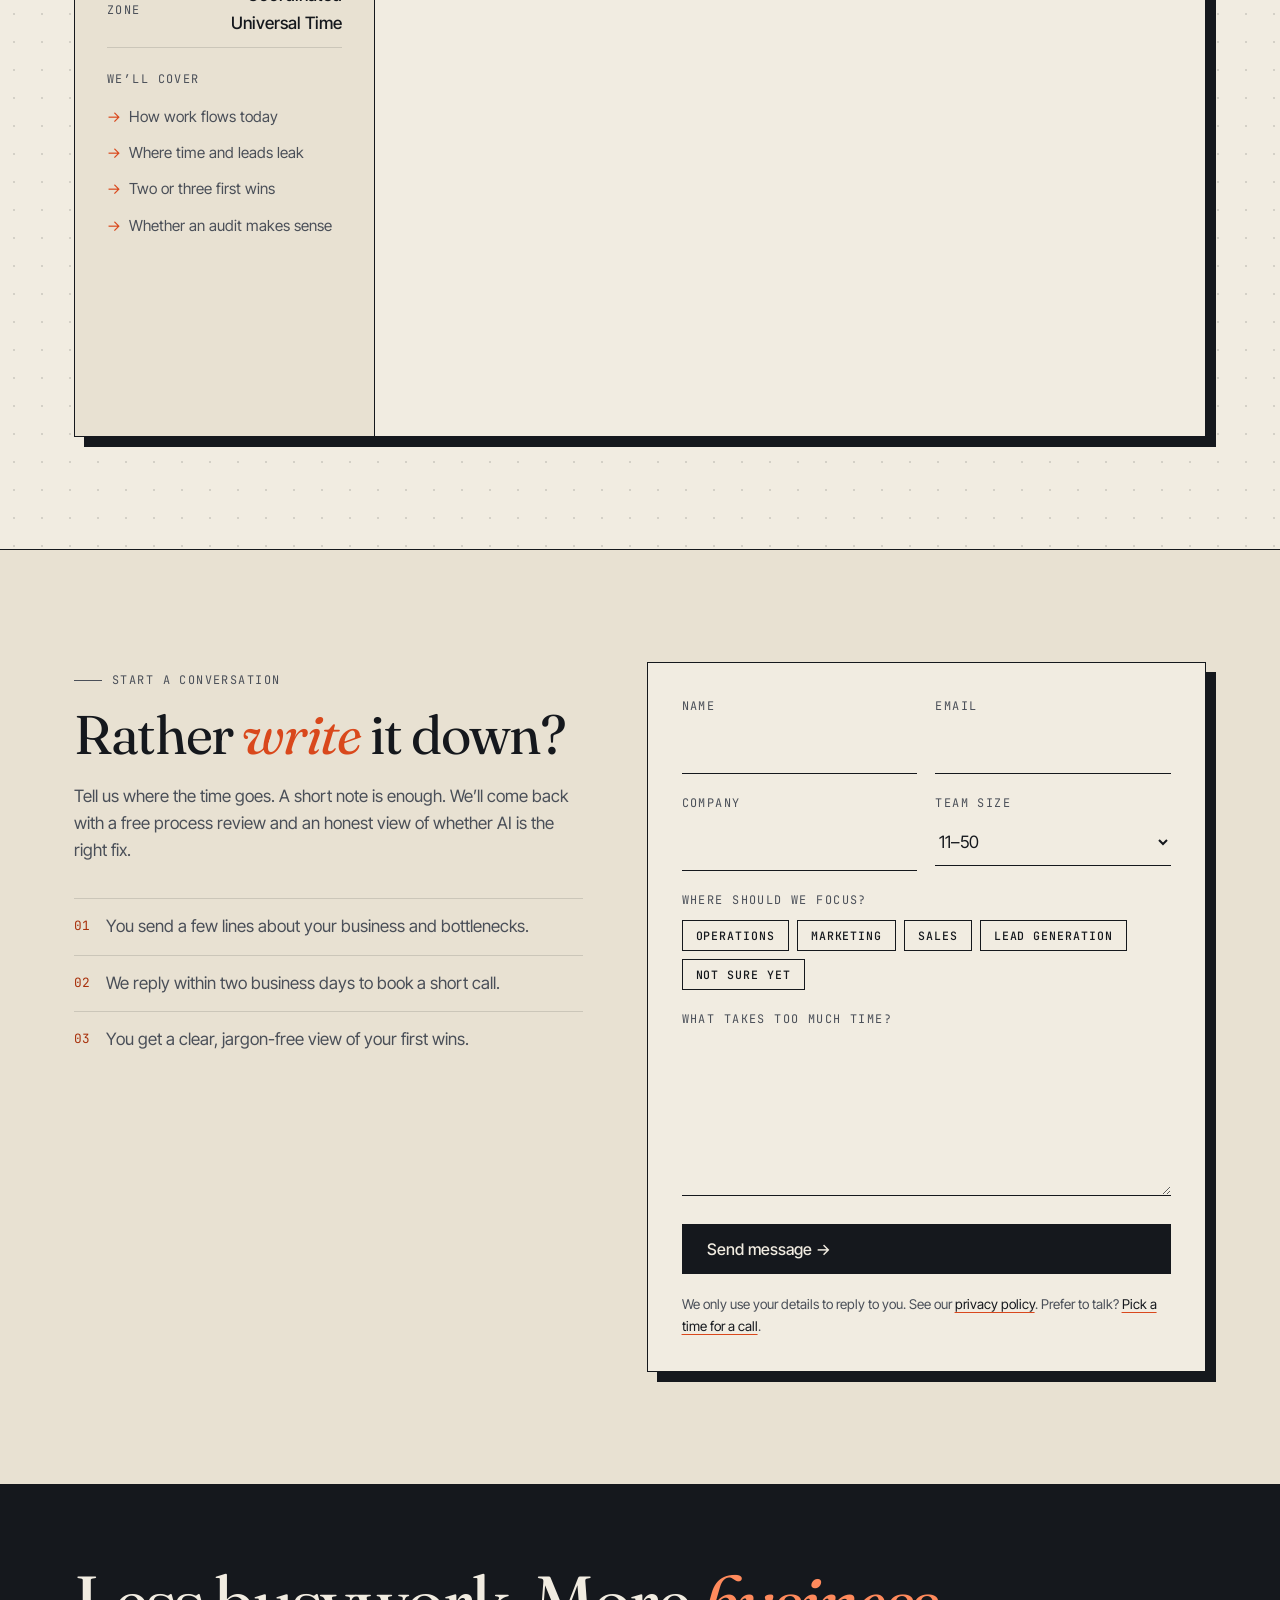
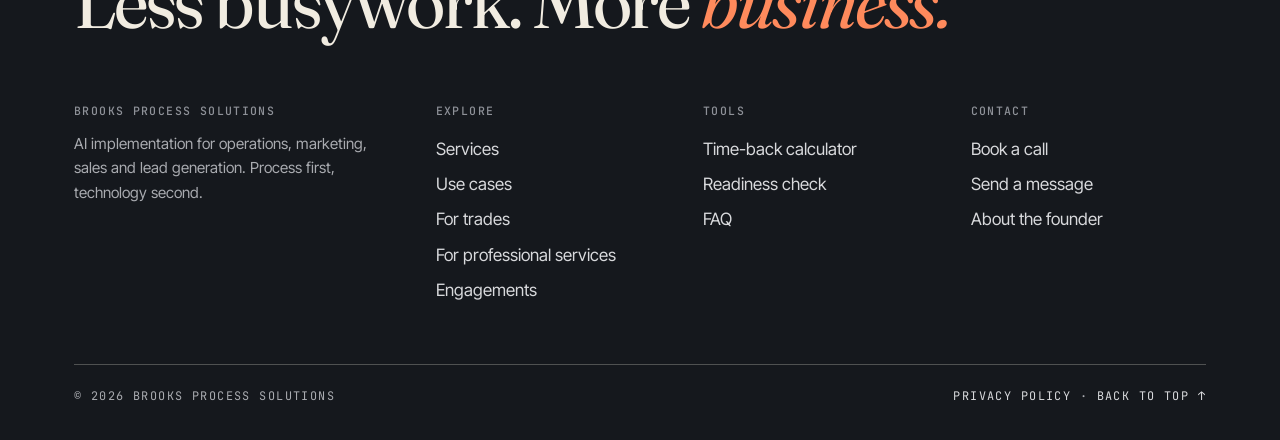
==== commit 8dfe7439: "Remove founding client offer from the website The offer will be made in conversation instead.  Co-Au" ====
--- a/index.html
+++ b/index.html
@@ -59,7 +59,6 @@
         <a class="btn" href="#book">Book a free intro call &rarr;</a>
         <a class="btn out" href="#readiness">Take the 2-minute readiness check</a>
       </div>
-      <a class="founding-pill mono" href="#founding">Founding client offer: 3 audit places at half price &rarr;</a>
       <div class="hero-meta mono"><span>Vendor-neutral</span><span>Human-in-the-loop</span><span>Built into your tools</span></div>
     </div>
 
@@ -275,30 +274,6 @@
   </div>
 </section>
 
-<!-- ============ FOUNDING CLIENTS ============ -->
-<section id="founding" class="dark founding">
-  <div class="wrap fgrid">
-    <div class="rv">
-      <span class="mono tag" style="color:#f1ece1cc">Founding client offer</span>
-      <h2 style="margin-top:16px">Three audit places at <em>half price.</em></h2>
-      <p style="margin-top:18px">We’re taking on our first three clients in Surrey, Hampshire and the surrounding counties. Founding clients get the full AI Process Audit for <strong style="color:var(--paper)">£600 instead of £1,200</strong>, in return for honest feedback and permission to share the results as a case study, anonymised if you prefer.</p>
-      <div class="cta" style="margin-top:28px">
-        <a class="btn founding-btn" href="#contact" data-plan="Founding client audit (£600)">Claim a founding place &rarr;</a>
-        <a class="btn out founding-out" href="#book">Book a call first</a>
-      </div>
-    </div>
-    <div class="rv">
-      <ul class="fl">
-        <li><b>The full audit, nothing cut</b><span>Workflow interviews, a map of where time and enquiries leak, scored opportunities and a written roadmap.</span></li>
-        <li><b>Two to three weeks</b><span>Fitted around your diary, with as little disruption to your team as possible.</span></li>
-        <li><b>A results dashboard from day one</b><span>Your baseline is measured during the audit, so every improvement afterwards shows up in numbers.</span></li>
-        <li><b>No obligation afterwards</b><span>Keep the roadmap and act on it yourself, or have us build it. Your call.</span></li>
-      </ul>
-      <p class="fnote mono">3 places · Offer open until 31 December 2026 or until the places are filled</p>
-    </div>
-  </div>
-</section>
-
 <!-- ============ ENGAGEMENTS ============ -->
 <section id="work-with-us" class="tight-top">
   <div class="wrap">
--- a/assets/styles.css
+++ b/assets/styles.css
@@ -450,17 +450,3 @@
 .book-fallback.quiet .btn{padding:6px 12px;font-size:.85rem}
 #bookStage{display:flex;flex-direction:column}
 
-/* founding client offer */
-.founding .fgrid{display:grid;grid-template-columns:1.1fr 1fr;gap:56px;align-items:start}
-@media(max-width:900px){.founding .fgrid{grid-template-columns:1fr;gap:32px}}
-.founding .fl{list-style:none;margin:0;padding:0;border-top:1px solid #f1ece144}
-.founding .fl li{display:flex;flex-direction:column;gap:4px;padding:16px 0;border-bottom:1px solid #f1ece122}
-.founding .fl b{color:var(--paper);font-weight:600}
-.founding .fl span{color:#f1ece1cc;font-size:.97rem}
-.founding .fnote{color:var(--accent-soft);margin-top:18px}
-.founding .founding-btn{background:var(--accent-soft);color:var(--ink);border-color:var(--accent-soft)}
-.founding .founding-btn:hover{background:var(--paper);border-color:var(--paper);color:var(--ink)}
-.founding .founding-out{color:var(--paper);border-color:var(--paper)}
-.founding .founding-out:hover{background:var(--paper);color:var(--ink)}
-.founding-pill{display:inline-flex;margin-top:22px;padding:8px 14px;border:1.5px solid var(--accent-text);color:var(--accent-text);text-decoration:none;font-size:.7rem}
-.founding-pill:hover{background:var(--accent-text);color:var(--paper)}
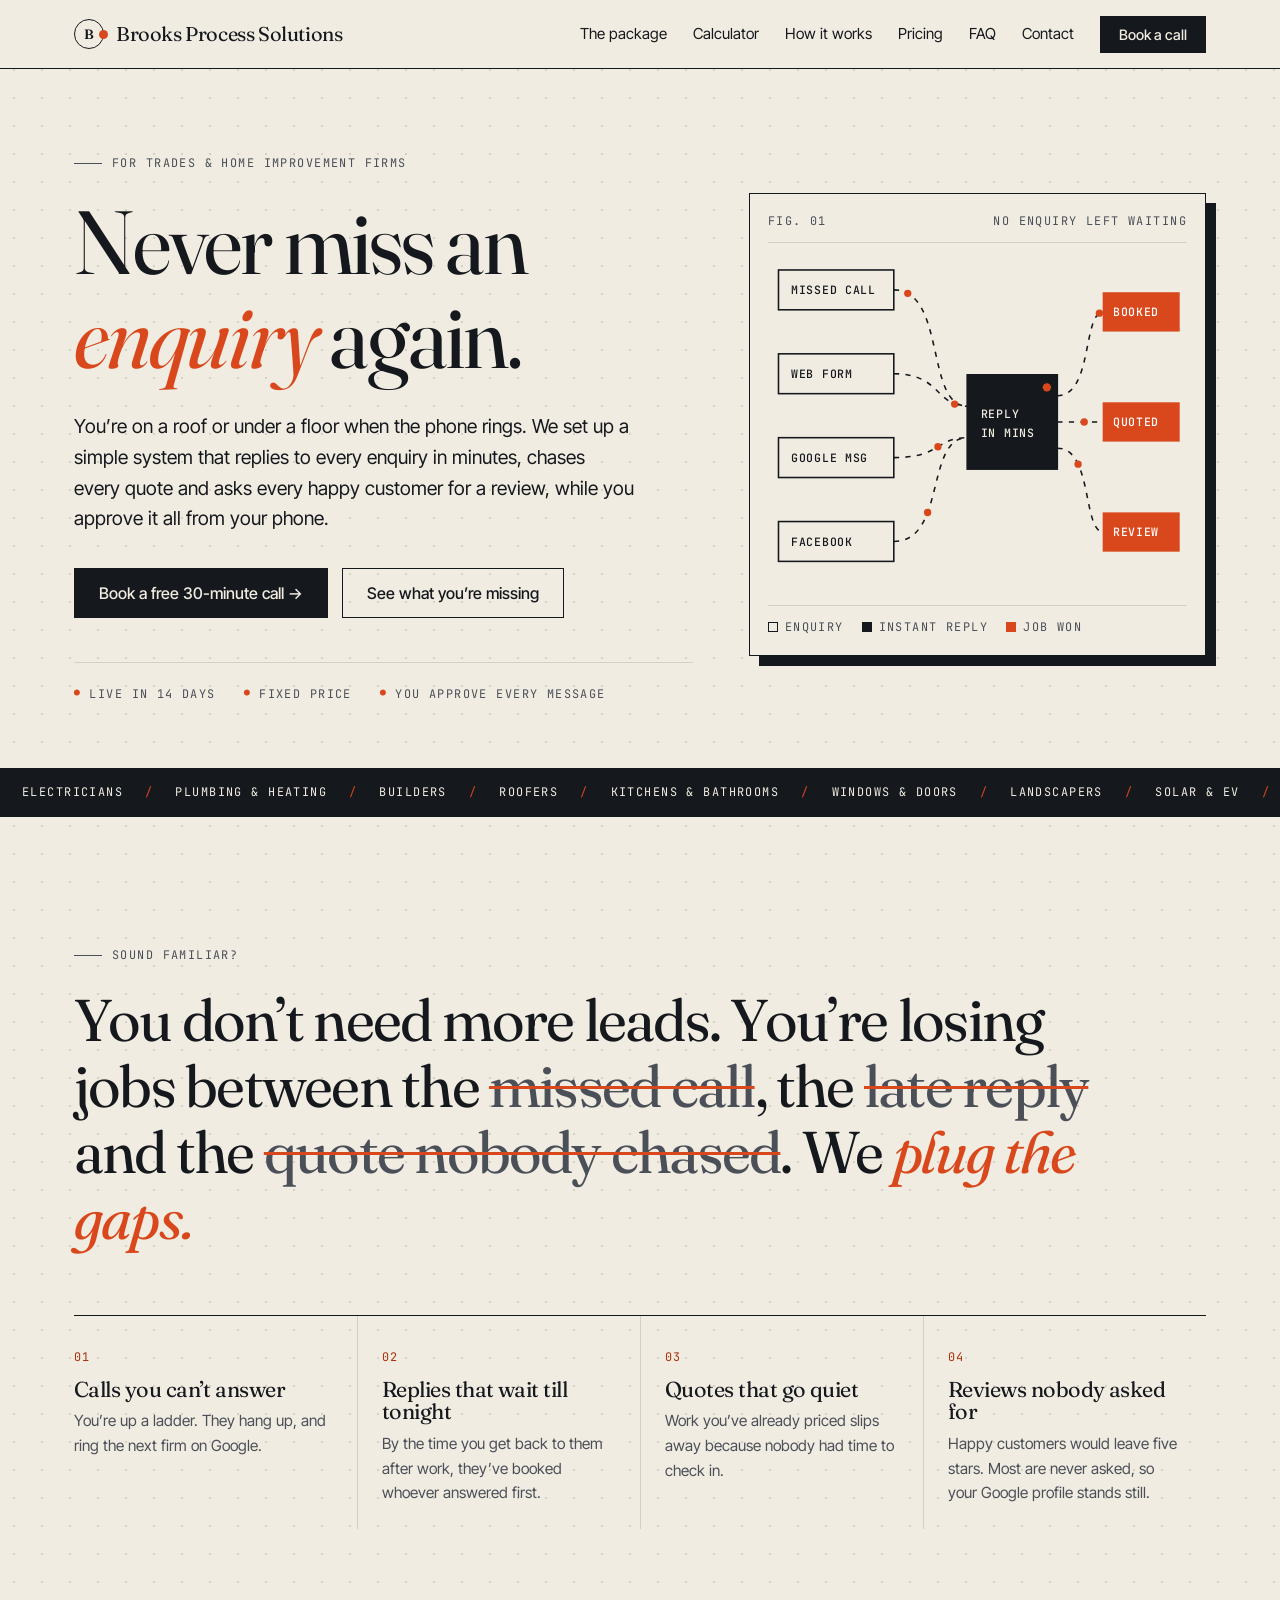
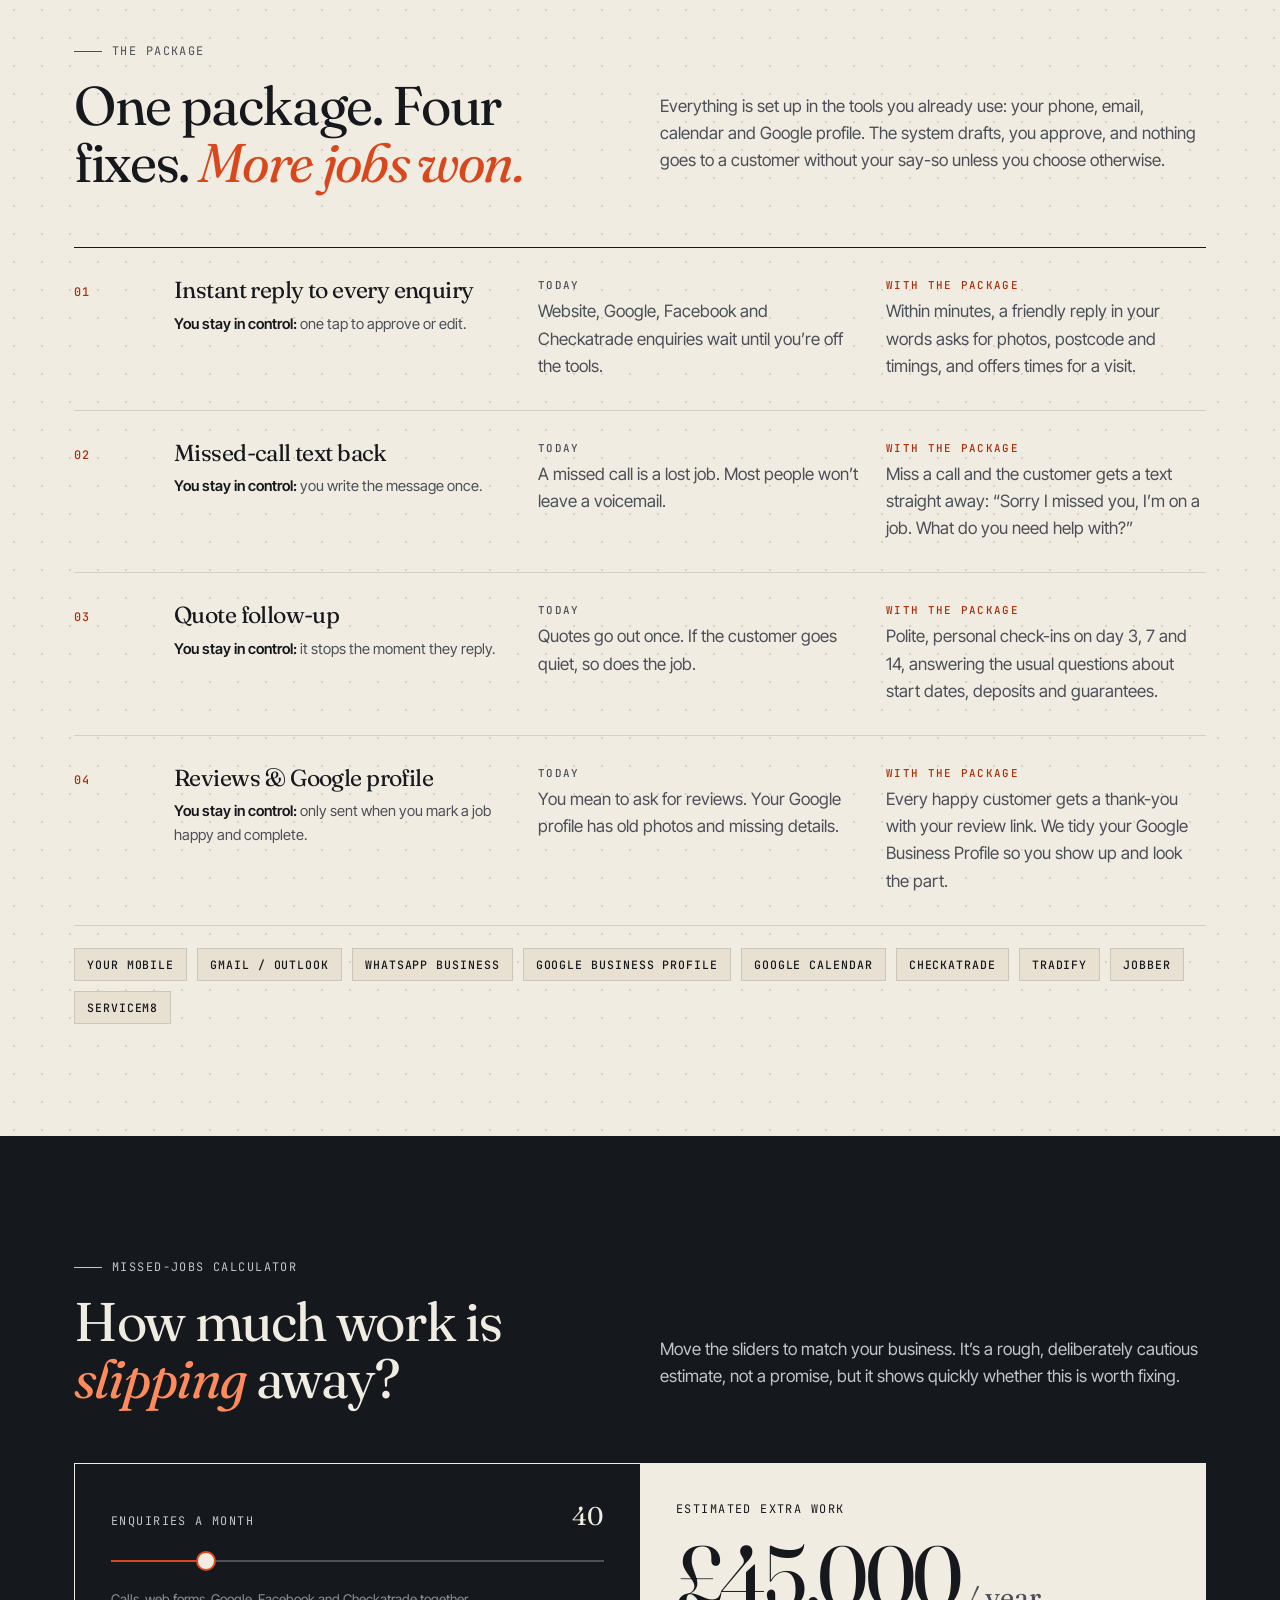
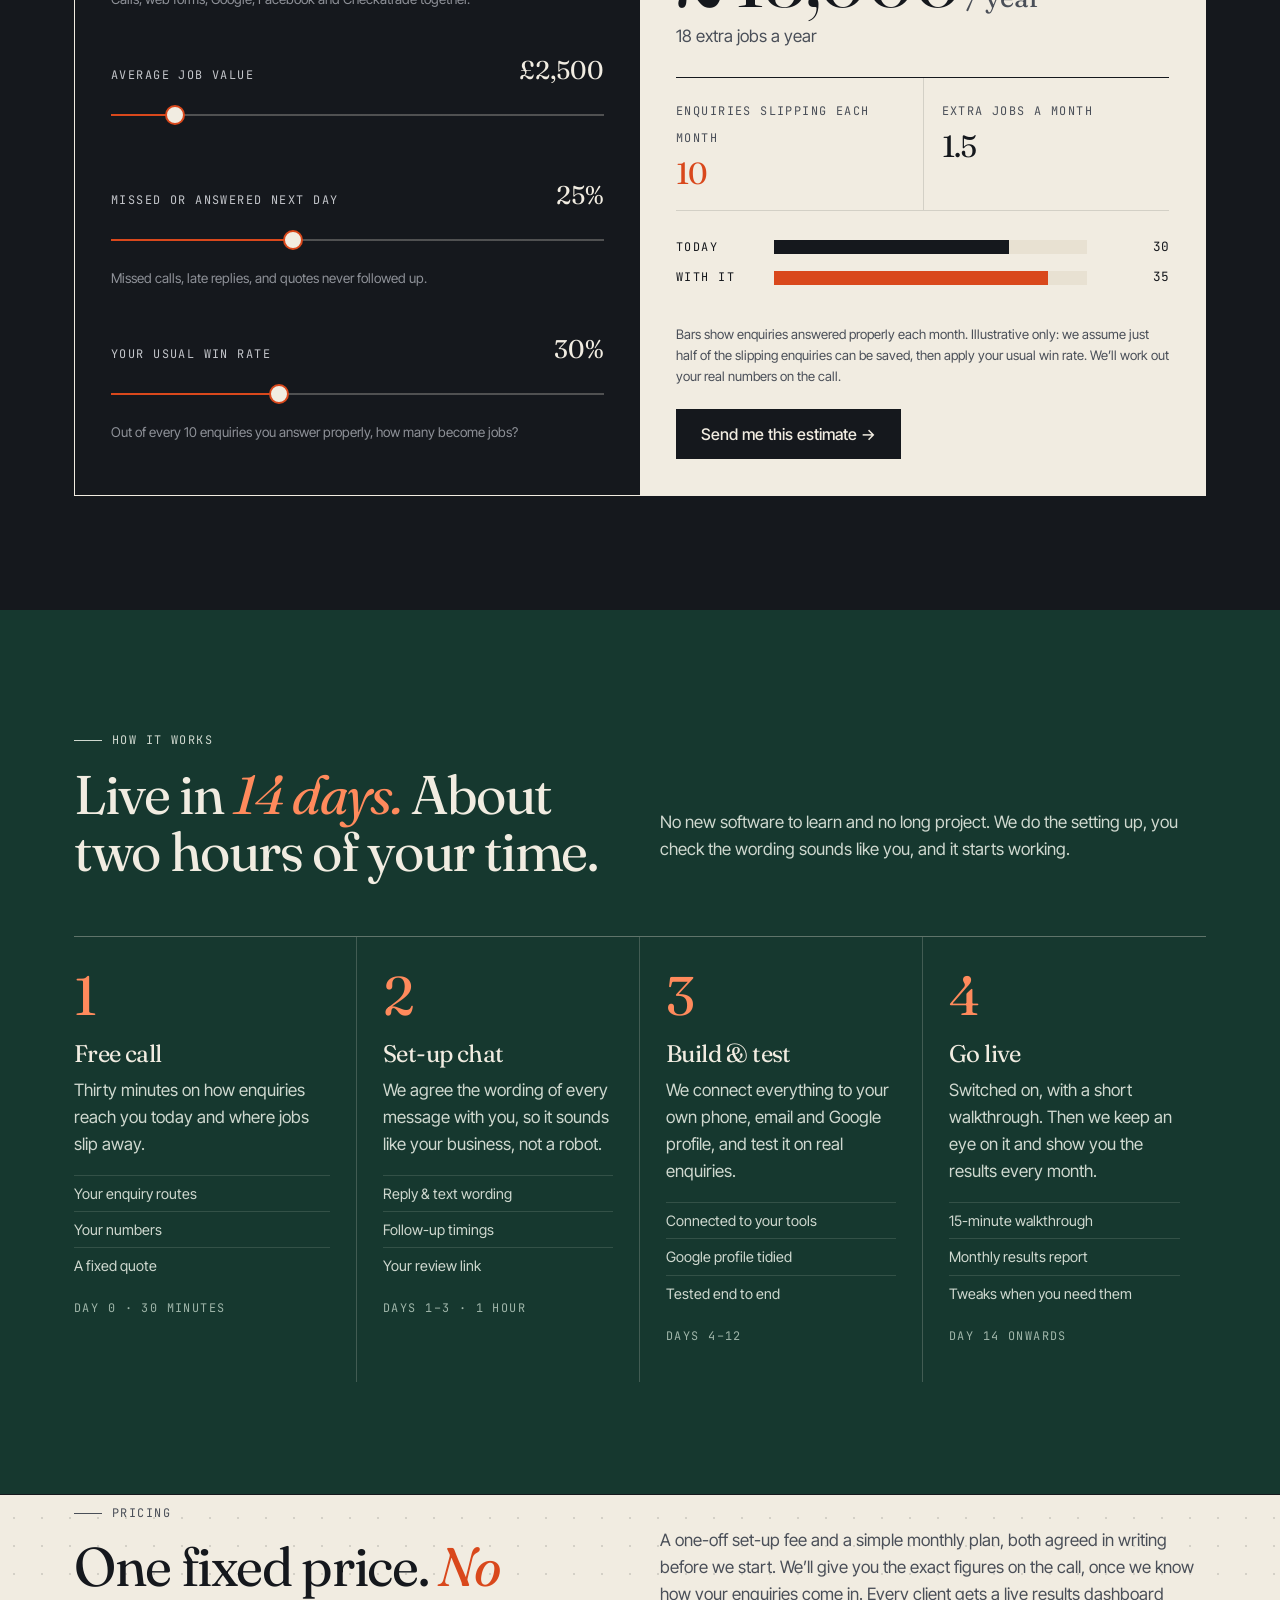
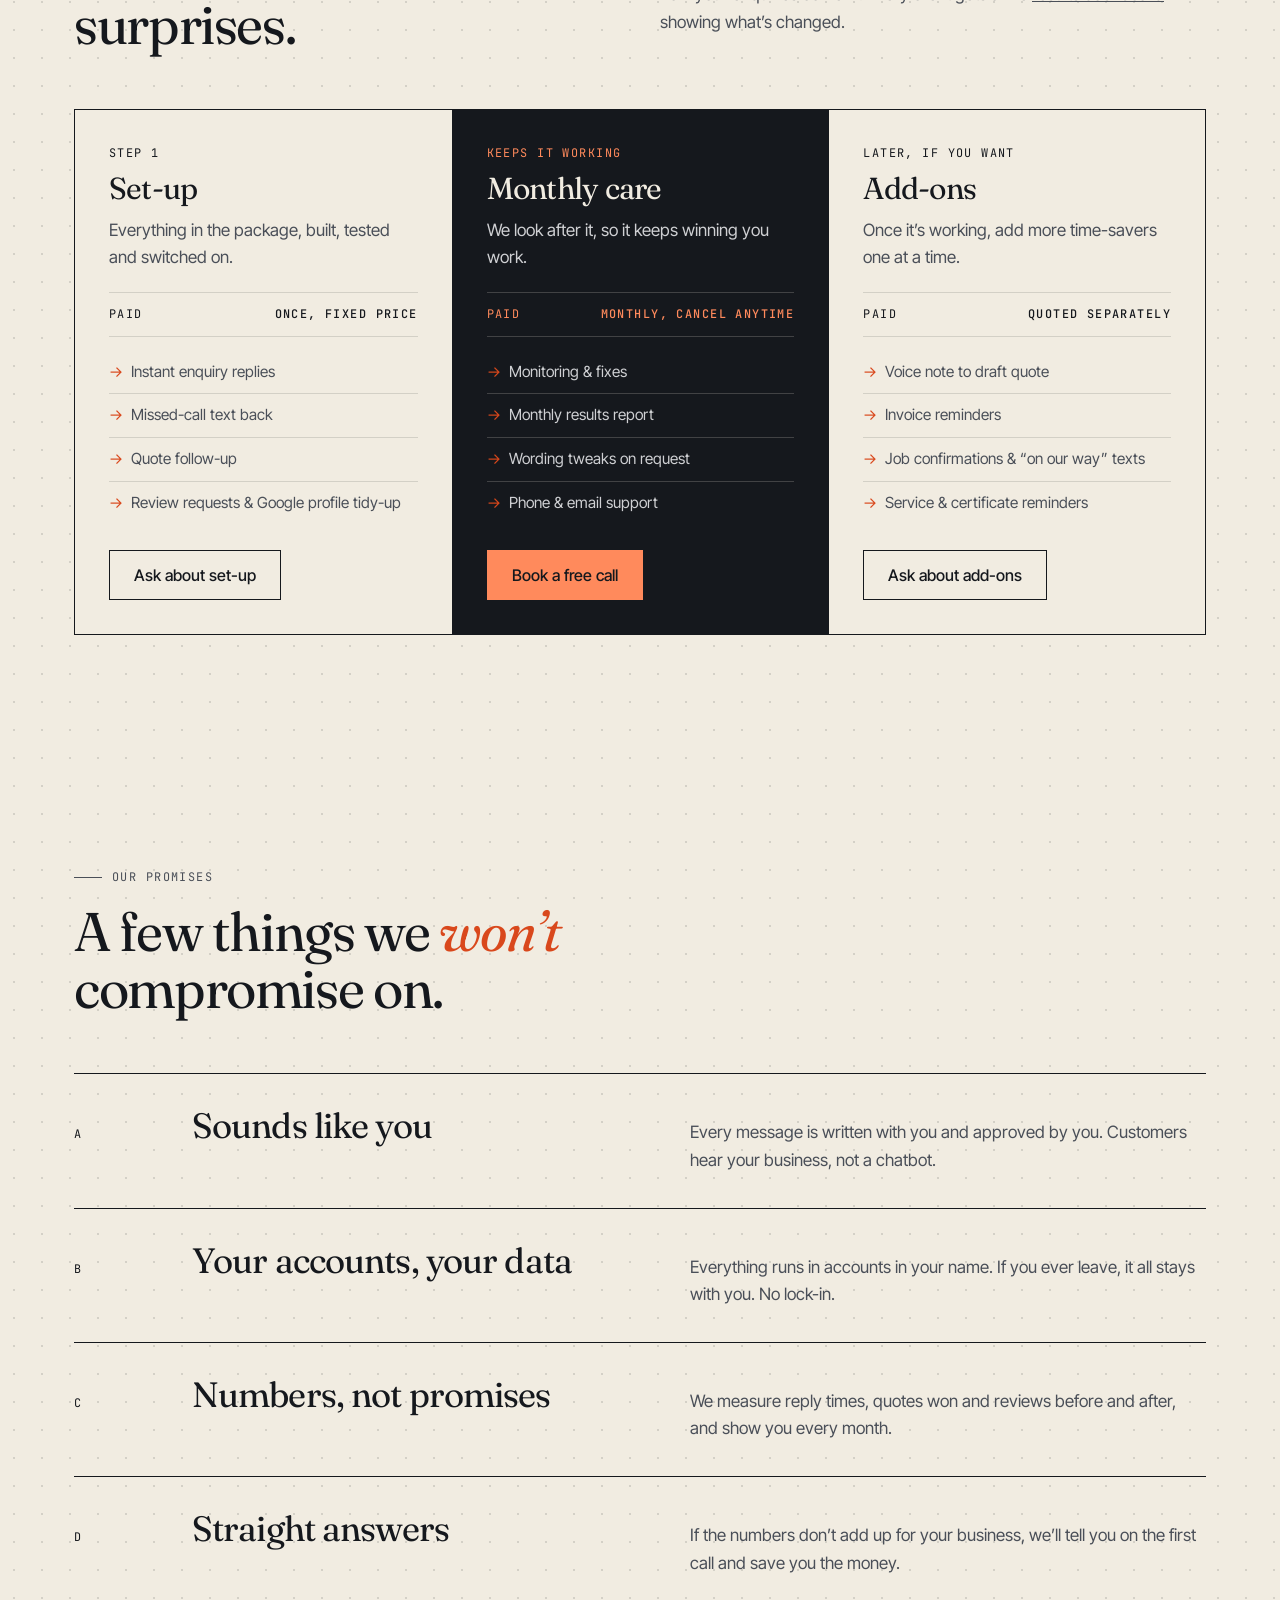
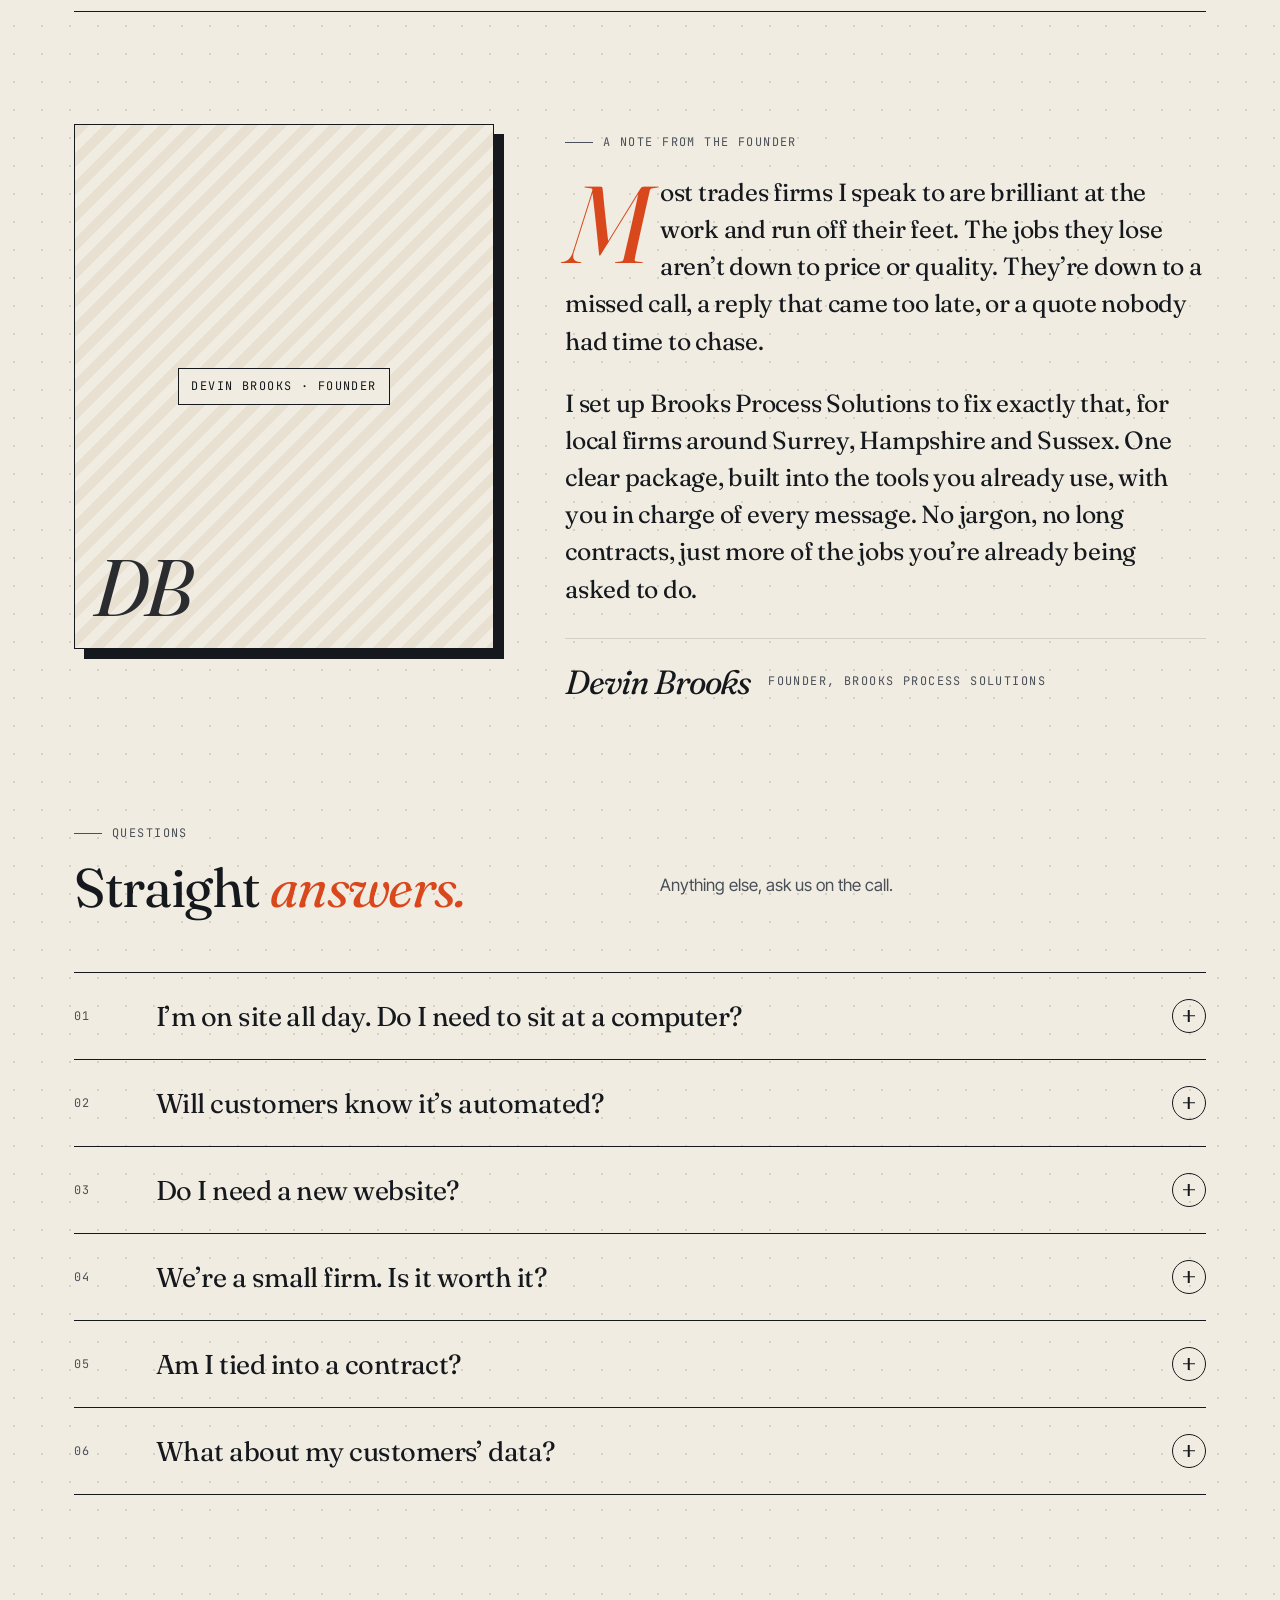
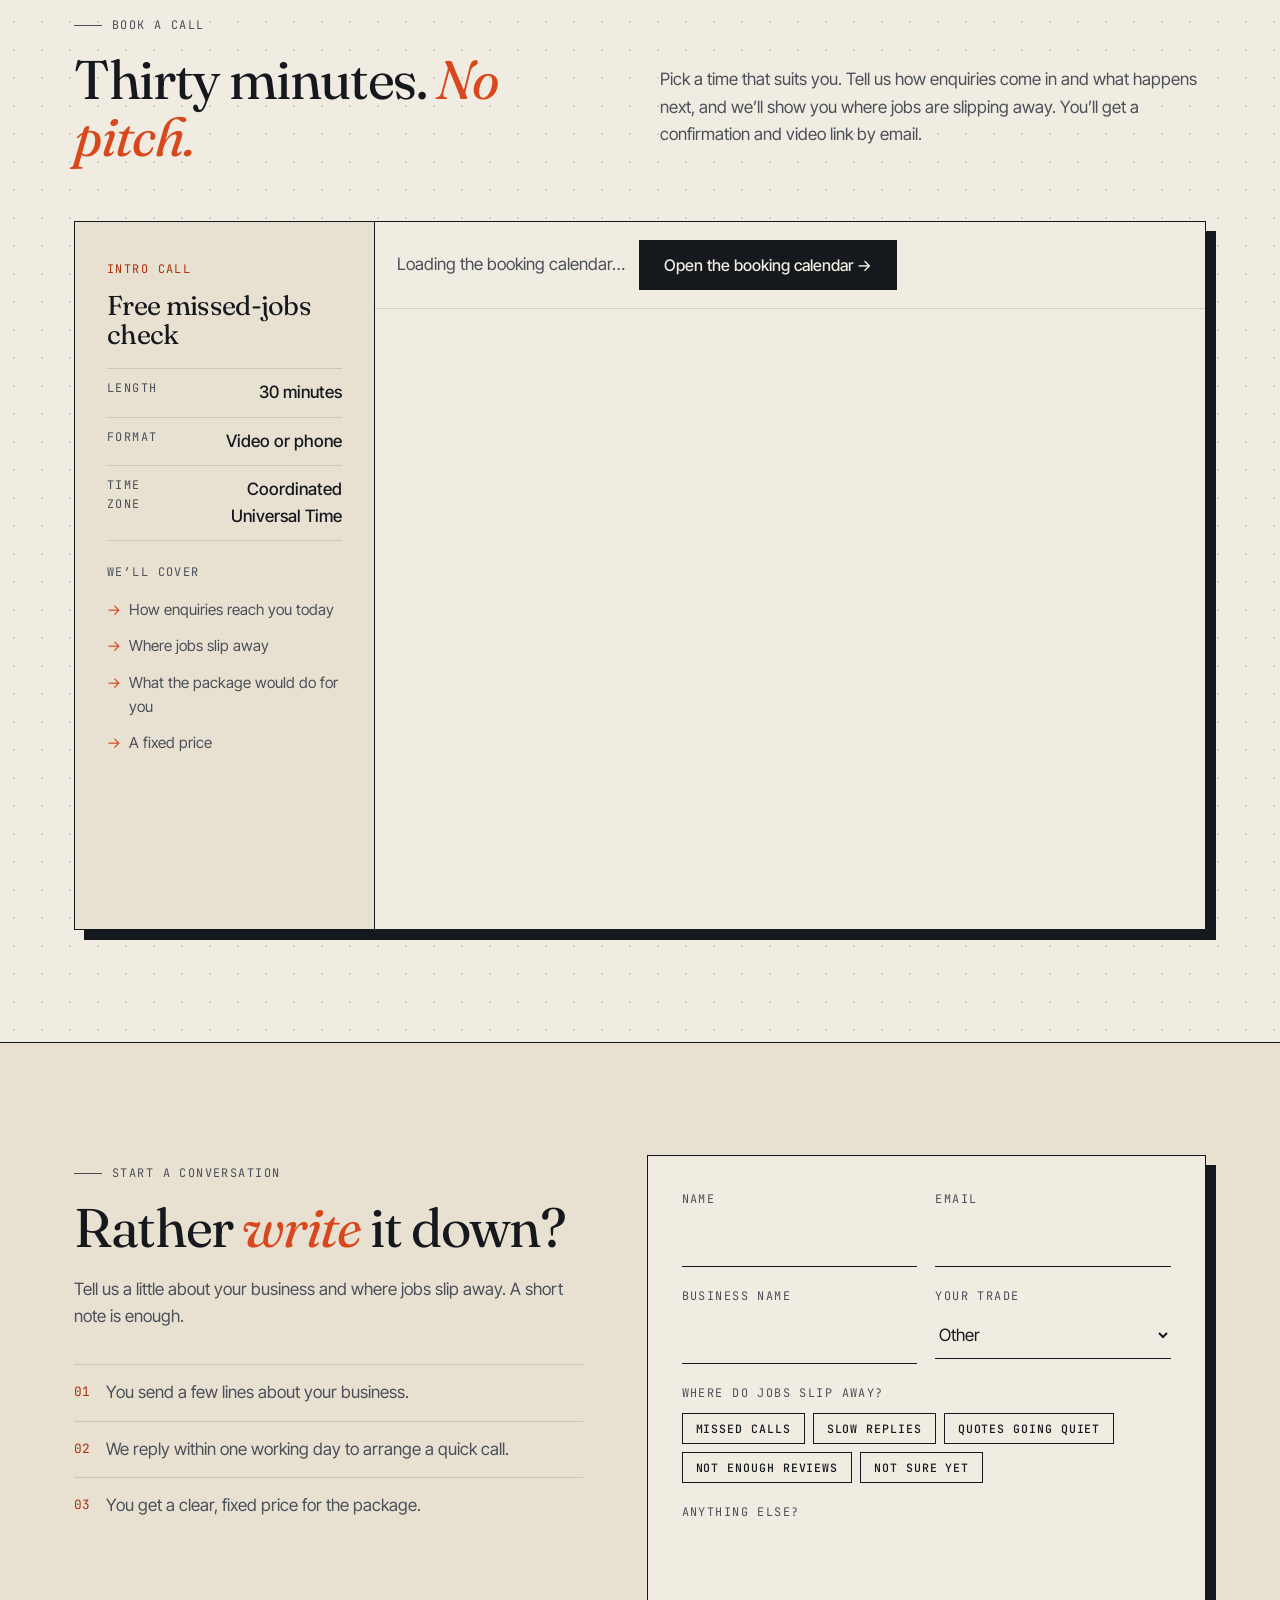
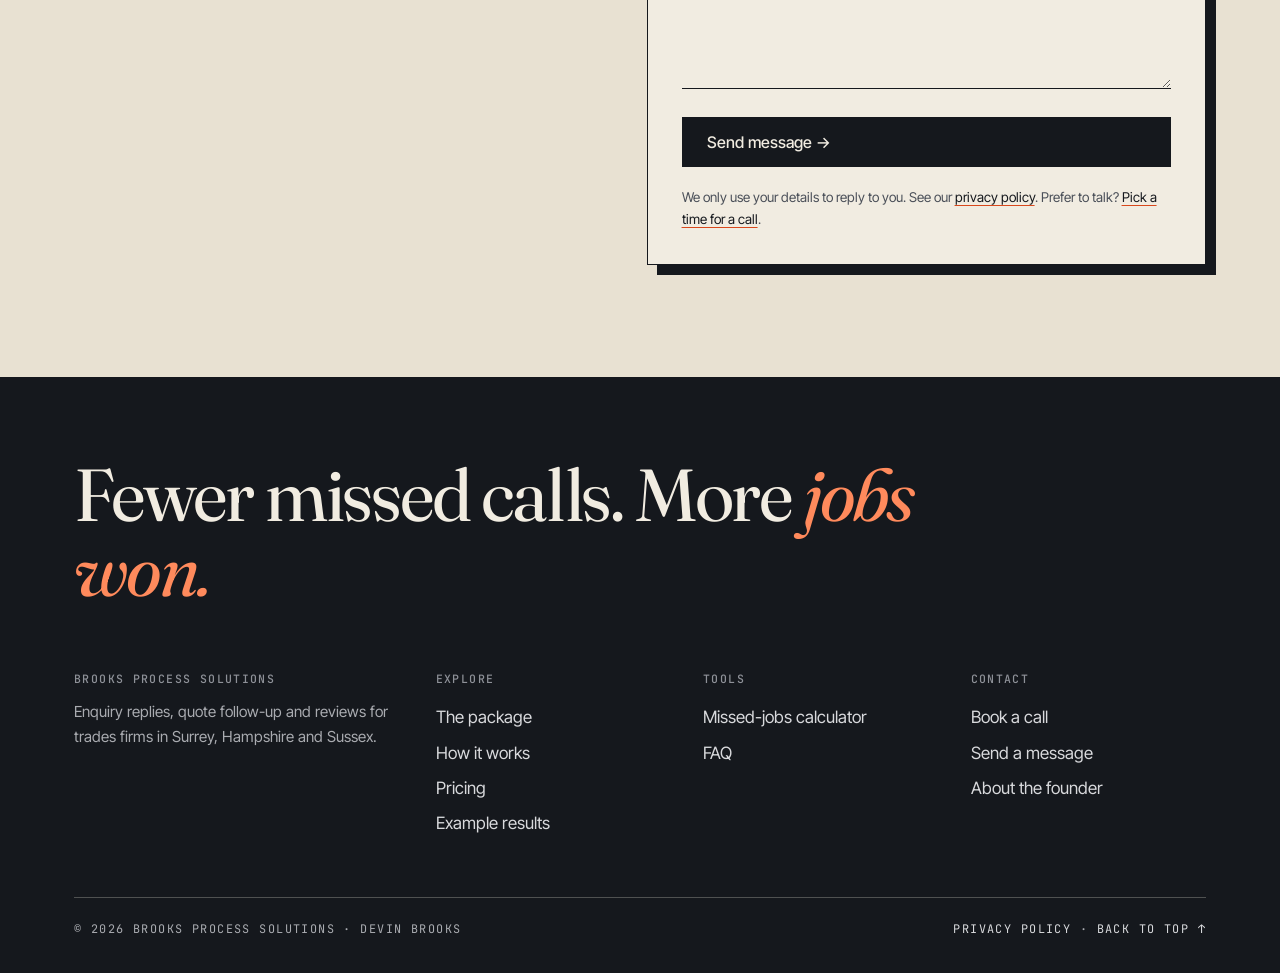
==== commit dbb0ef07: "Relaunch the site around one trades package: Never Miss an Enquiry The home page now sells a single " ====
--- a/index.html
+++ b/index.html
@@ -3,28 +3,31 @@
 <head>
 <meta charset="UTF-8">
 <meta name="viewport" content="width=device-width, initial-scale=1.0">
-<title>Brooks Process Solutions | AI Implementation Consulting</title>
-<meta name="description" content="Brooks Process Solutions maps your workflows and implements AI across operations, marketing, sales and lead generation, so work that used to take people hours runs on its own.">
+<title>Never Miss an Enquiry | Brooks Process Solutions for trades firms</title>
+<meta name="description" content="For trades firms in Surrey, Hampshire and Sussex: every enquiry answered in minutes, every quote followed up, every happy customer asked for a review. One fixed-price package, live in 14 days, and you approve every message.">
 <meta name="theme-color" content="#f1ece1">
 <meta name="color-scheme" content="only light">
-<meta property="og:title" content="Brooks Process Solutions | AI Implementation Consulting">
-<meta property="og:description" content="We map the process, then put AI to work in it: operations, marketing, sales and lead generation.">
+<meta property="og:title" content="Never Miss an Enquiry | Brooks Process Solutions">
+<meta property="og:description" content="Every enquiry answered in minutes, every quote followed up, every happy customer asked for a review. Built for trades firms, live in 14 days.">
 <meta property="og:type" content="website">
 <meta property="og:locale" content="en_GB">
+<meta property="og:url" content="https://devinb96.github.io/">
 <meta name="twitter:card" content="summary">
+<link rel="canonical" href="https://devinb96.github.io/">
 <link rel="icon" href="assets/favicon.svg" type="image/svg+xml">
 <link rel="preconnect" href="https://fonts.googleapis.com">
 <link rel="preconnect" href="https://fonts.gstatic.com" crossorigin>
 <link href="https://fonts.googleapis.com/css2?family=Fraunces:ital,opsz,wght@0,9..144,400;0,9..144,600;1,9..144,400;1,9..144,600&family=Inter+Tight:wght@400;500;600&family=JetBrains+Mono:wght@400;500&display=swap" rel="stylesheet">
 <link rel="stylesheet" href="assets/styles.css">
+<link rel="stylesheet" href="assets/sector.css">
 <script>document.documentElement.className='js'</script>
 <script type="application/ld+json">
 {"@context":"https://schema.org","@type":"ProfessionalService","name":"Brooks Process Solutions",
- "description":"AI implementation consulting for operations, marketing, sales and lead generation.",
+ "description":"Enquiry handling, quote follow-up, review requests and Google Business Profile set-up for trades and home improvement firms.",
  "founder":{"@type":"Person","name":"Devin Brooks"},
  "address":{"@type":"PostalAddress","addressLocality":"Guildford","addressRegion":"Surrey","addressCountry":"GB"},
- "areaServed":["Surrey","Hampshire","Berkshire","Sussex","London"],
- "knowsAbout":["AI implementation","Process automation","Marketing automation","Sales automation","Lead generation"]}
+ "areaServed":["Surrey","Hampshire","Sussex","Berkshire"],
+ "knowsAbout":["Enquiry automation","Missed call text back","Quote follow-up","Google reviews","Google Business Profile"]}
 </script>
 </head>
 <body>
@@ -36,10 +39,10 @@
     <a class="logo" href="#top" aria-label="Brooks Process Solutions, home"><i>B</i>Brooks Process Solutions</a>
     <button class="menu-btn" id="menuBtn" aria-label="Open menu" aria-expanded="false" aria-controls="nav"><span></span><span></span><span></span></button>
     <nav id="nav" aria-label="Main">
-      <a href="#services">Services</a>
-      <a href="#use-cases">Use cases</a>
+      <a href="#package">The package</a>
       <a href="#calculator">Calculator</a>
-      <a href="#method">Method</a>
+      <a href="#how">How it works</a>
+      <a href="#pricing">Pricing</a>
       <a href="#faq">FAQ</a>
       <a href="#contact">Contact</a>
       <a class="btn" href="#book">Book a call</a>
@@ -52,35 +55,35 @@
 <div class="hero" id="top">
   <div class="wrap hero-grid">
     <div>
-      <span class="mono tag">AI implementation consultancy</span>
-      <h1>We find the work your team <em>shouldn’t</em> be doing, and hand it to AI.</h1>
-      <p class="lead">Brooks Process Solutions maps how your business really runs, then builds AI into operations, marketing, sales and lead generation. The result: systems that work while your people do the work only people can.</p>
+      <span class="mono tag">For trades &amp; home improvement firms</span>
+      <h1>Never miss an <em>enquiry</em> again.</h1>
+      <p class="lead">You’re on a roof or under a floor when the phone rings. We set up a simple system that replies to every enquiry in minutes, chases every quote and asks every happy customer for a review, while you approve it all from your phone.</p>
       <div class="cta">
-        <a class="btn" href="#book">Book a free intro call &rarr;</a>
-        <a class="btn out" href="#readiness">Take the 2-minute readiness check</a>
-      </div>
-      <div class="hero-meta mono"><span>Vendor-neutral</span><span>Human-in-the-loop</span><span>Built into your tools</span></div>
-    </div>
-
-    <figure class="figure" aria-label="Diagram: everyday business inputs flow through an AI layer and come out as finished outcomes">
-      <figcaption class="cap mono"><span>Fig. 01</span><span>Process, reimagined</span></figcaption>
+        <a class="btn" href="#book">Book a free 30-minute call &rarr;</a>
+        <a class="btn out" href="#calculator">See what you’re missing</a>
+      </div>
+      <div class="hero-meta mono"><span>Live in 14 days</span><span>Fixed price</span><span>You approve every message</span></div>
+    </div>
+
+    <figure class="figure" aria-label="Diagram: missed calls, web forms, Google messages and Facebook enquiries all get an instant reply, then become booked surveys and reviews">
+      <figcaption class="cap mono"><span>Fig. 01</span><span>No enquiry left waiting</span></figcaption>
       <svg viewBox="0 0 400 330" aria-hidden="true">
-        <g class="node"><rect x="10" y="20" width="110" height="38"/><text x="22" y="43">NEW LEAD</text></g>
-        <g class="node"><rect x="10" y="100" width="110" height="38"/><text x="22" y="123">INVOICE</text></g>
-        <g class="node"><rect x="10" y="180" width="110" height="38"/><text x="22" y="203">CUSTOMER Q</text></g>
-        <g class="node"><rect x="10" y="260" width="110" height="38"/><text x="22" y="283">CAMPAIGN</text></g>
+        <g class="node"><rect x="10" y="20" width="110" height="38"/><text x="22" y="43">MISSED CALL</text></g>
+        <g class="node"><rect x="10" y="100" width="110" height="38"/><text x="22" y="123">WEB FORM</text></g>
+        <g class="node"><rect x="10" y="180" width="110" height="38"/><text x="22" y="203">GOOGLE MSG</text></g>
+        <g class="node"><rect x="10" y="260" width="110" height="38"/><text x="22" y="283">FACEBOOK</text></g>
         <path id="w1" class="wire" d="M120 39 C170 39 150 150 190 150"/>
         <path id="w2" class="wire" d="M120 119 C165 119 160 150 190 150"/>
         <path id="w3" class="wire" d="M120 199 C165 199 160 180 190 180"/>
         <path id="w4" class="wire" d="M120 279 C170 279 150 180 190 180"/>
-        <g class="node ai"><rect x="190" y="120" width="86" height="90"/><text x="206" y="161">AI</text><text x="206" y="179">LAYER</text></g>
+        <g class="node ai"><rect x="190" y="120" width="86" height="90"/><text x="203" y="161">REPLY</text><text x="203" y="179">IN MINS</text></g>
         <circle class="pulse" cx="266" cy="132" r="4"/>
         <path id="w5" class="wire" d="M276 140 C310 140 300 60 320 60"/>
         <path id="w6" class="wire" d="M276 165 L320 165"/>
         <path id="w7" class="wire" d="M276 190 C310 190 300 270 320 270"/>
         <g class="node out"><rect x="320" y="42" width="72" height="36"/><text x="329" y="64">BOOKED</text></g>
-        <g class="node out"><rect x="320" y="147" width="72" height="36"/><text x="329" y="169">SENT</text></g>
-        <g class="node out"><rect x="320" y="252" width="72" height="36"/><text x="329" y="274">LIVE</text></g>
+        <g class="node out"><rect x="320" y="147" width="72" height="36"/><text x="329" y="169">QUOTED</text></g>
+        <g class="node out"><rect x="320" y="252" width="72" height="36"/><text x="329" y="274">REVIEW</text></g>
         <g class="packets">
           <circle class="packet" r="3.5"><animateMotion dur="2.4s" repeatCount="indefinite" begin="0s"><mpath href="#w1"/></animateMotion></circle>
           <circle class="packet" r="3.5"><animateMotion dur="2.4s" repeatCount="indefinite" begin=".6s"><mpath href="#w2"/></animateMotion></circle>
@@ -91,80 +94,67 @@
           <circle class="packet" r="3.5"><animateMotion dur="1.6s" repeatCount="indefinite" begin="1.4s"><mpath href="#w7"/></animateMotion></circle>
         </g>
       </svg>
-      <div class="legend mono"><span><i></i>Input</span><span><i class="k"></i>AI layer</span><span><i class="a"></i>Outcome</span></div>
+      <div class="legend mono"><span><i></i>Enquiry</span><span><i class="k"></i>Instant reply</span><span><i class="a"></i>Job won</span></div>
     </figure>
   </div>
 </div>
 
 <div class="ticker mono" aria-hidden="true">
   <div>
-    <span>Lead capture</span><b>/</b><span>Qualification</span><b>/</b><span>Follow-up</span><b>/</b><span>Proposals</span><b>/</b><span>Invoicing</span><b>/</b><span>Reporting</span><b>/</b><span>Content</span><b>/</b><span>Customer support</span><b>/</b><span>CRM hygiene</span><b>/</b><span>Scheduling</span><b>/</b>
-    <span>Lead capture</span><b>/</b><span>Qualification</span><b>/</b><span>Follow-up</span><b>/</b><span>Proposals</span><b>/</b><span>Invoicing</span><b>/</b><span>Reporting</span><b>/</b><span>Content</span><b>/</b><span>Customer support</span><b>/</b><span>CRM hygiene</span><b>/</b><span>Scheduling</span><b>/</b>
+    <span>Electricians</span><b>/</b><span>Plumbing &amp; heating</span><b>/</b><span>Builders</span><b>/</b><span>Roofers</span><b>/</b><span>Kitchens &amp; bathrooms</span><b>/</b><span>Windows &amp; doors</span><b>/</b><span>Landscapers</span><b>/</b><span>Solar &amp; EV</span><b>/</b><span>Decorators</span><b>/</b><span>Flooring</span><b>/</b>
+    <span>Electricians</span><b>/</b><span>Plumbing &amp; heating</span><b>/</b><span>Builders</span><b>/</b><span>Roofers</span><b>/</b><span>Kitchens &amp; bathrooms</span><b>/</b><span>Windows &amp; doors</span><b>/</b><span>Landscapers</span><b>/</b><span>Solar &amp; EV</span><b>/</b><span>Decorators</span><b>/</b><span>Flooring</span><b>/</b>
   </div>
 </div>
 
-<!-- ============ HIDDEN TAX ============ -->
+<!-- ============ PROBLEM ============ -->
 <section class="tax" aria-labelledby="tax-h">
   <div class="wrap">
-    <span class="mono tag">The problem</span>
-    <h2 id="tax-h" class="statement rv">Every growing business pays a hidden tax: hours spent <s>copying</s>, <s>chasing</s>, <s>re-typing</s> and <s>reminding</s>. We help you <em>stop paying it.</em></h2>
+    <span class="mono tag">Sound familiar?</span>
+    <h2 id="tax-h" class="statement rv">You don’t need more leads. You’re losing jobs between the <s>missed call</s>, the <s>late reply</s> and the <s>quote nobody chased</s>. We <em>plug the gaps.</em></h2>
     <div class="symptoms">
-      <div class="symptom rv"><span class="mono">Symptom 01</span><h3>The same data, typed twice</h3><p>Details move from inbox to spreadsheet to CRM to invoice, by hand, every time.</p></div>
-      <div class="symptom rv"><span class="mono">Symptom 02</span><h3>Leads that wait</h3><p>Enquiries sit for hours while everyone is busy. The fastest competitor wins.</p></div>
-      <div class="symptom rv"><span class="mono">Symptom 03</span><h3>Knowledge in one head</h3><p>When the person who “just knows” is out, work slows or stops.</p></div>
-      <div class="symptom rv"><span class="mono">Symptom 04</span><h3>Marketing on hold</h3><p>Content and campaigns wait until someone finally has a free afternoon.</p></div>
-    </div>
-  </div>
-</section>
-
-<!-- ============ SERVICES ============ -->
-<section id="services" class="tight-top">
-  <div class="wrap">
-    <div class="sec-head">
-      <div class="rv"><span class="mono tag">What we automate</span><h2>Four functions. <em>One</em> connected system.</h2></div>
-      <p class="rv">Most AI projects fail because they automate one task in isolation. We connect operations, marketing, sales and lead generation so each one feeds the next. Pick a function to see a before and after.</p>
-    </div>
-
-    <div class="explorer rv">
-      <div class="tabs" role="tablist" aria-label="Business functions">
-        <button class="tab" role="tab" aria-selected="true" aria-controls="panel" id="t0" data-i="0"><span class="mono">01</span><strong>Operations</strong></button>
-        <button class="tab" role="tab" aria-selected="false" aria-controls="panel" id="t1" data-i="1" tabindex="-1"><span class="mono">02</span><strong>Marketing</strong></button>
-        <button class="tab" role="tab" aria-selected="false" aria-controls="panel" id="t2" data-i="2" tabindex="-1"><span class="mono">03</span><strong>Sales</strong></button>
-        <button class="tab" role="tab" aria-selected="false" aria-controls="panel" id="t3" data-i="3" tabindex="-1"><span class="mono">04</span><strong>Lead generation</strong></button>
-      </div>
-      <div class="panel" id="panel" role="tabpanel" aria-labelledby="t0">
-        <div class="col before"><span class="mono">Today</span><h3 id="bt"></h3><ol class="flow" id="bl"></ol></div>
-        <div class="col after"><span class="mono">With AI</span><h3 id="at"></h3><ol class="flow" id="al"></ol>
-          <div class="outcome" id="oc"></div>
-          <div class="tools" id="tl" aria-label="Typical tools"></div>
-        </div>
-      </div>
-    </div>
-  </div>
-</section>
-
-<!-- ============ USE CASES ============ -->
-<section id="use-cases" class="tight-top">
-  <div class="wrap">
-    <div class="sec-head">
-      <div class="rv"><span class="mono tag">Use-case library</span><h2>Twelve places to <em>start.</em></h2></div>
-      <p class="rv">Proven patterns we adapt to your business. Each one is rated for impact and effort. Add the ones that fit to your shortlist and we’ll bring them to our first call.</p>
-    </div>
-    <div class="filters" role="group" aria-label="Filter use cases" id="filters"></div>
-    <div class="cases" id="cases"></div>
-  </div>
-</section>
-
-<!-- ============ SECTORS ============ -->
-<section id="sectors" class="tight-top">
-  <div class="wrap">
-    <div class="sec-head">
-      <div class="rv"><span class="mono tag">Who we work with</span><h2>Built around how <em>your</em> sector works.</h2></div>
-      <p class="rv">The same method, tuned to the way work really arrives and moves in your kind of business. Start with the page that sounds like you.</p>
-    </div>
-    <div class="sectors rv">
-      <a class="sector-card" href="trades.html"><span class="mono">Trades &amp; home improvement</span><h3>Win the job before your competitor <em>calls back.</em></h3><p>Instant enquiry replies, quote follow-up, reviews and office admin for electricians, plumbers, builders, roofers and more.</p><span class="go mono">See how &rarr;</span></a>
-      <a class="sector-card" href="professional-services.html"><span class="mono">Professional services</span><h3>Spend your hours on <em>clients,</em> not admin.</h3><p>Enquiry triage, onboarding, meeting follow-ups and proposal drafts for law firms, architects, surveyors, IFAs, consultancies and agencies.</p><span class="go mono">See how &rarr;</span></a>
+      <div class="symptom rv"><span class="mono">01</span><h3>Calls you can’t answer</h3><p>You’re up a ladder. They hang up, and ring the next firm on Google.</p></div>
+      <div class="symptom rv"><span class="mono">02</span><h3>Replies that wait till tonight</h3><p>By the time you get back to them after work, they’ve booked whoever answered first.</p></div>
+      <div class="symptom rv"><span class="mono">03</span><h3>Quotes that go quiet</h3><p>Work you’ve already priced slips away because nobody had time to check in.</p></div>
+      <div class="symptom rv"><span class="mono">04</span><h3>Reviews nobody asked for</h3><p>Happy customers would leave five stars. Most are never asked, so your Google profile stands still.</p></div>
+    </div>
+  </div>
+</section>
+
+<!-- ============ PACKAGE ============ -->
+<section id="package" class="tight-top">
+  <div class="wrap">
+    <div class="sec-head">
+      <div class="rv"><span class="mono tag">The package</span><h2>One package. Four fixes. <em>More jobs won.</em></h2></div>
+      <p class="rv">Everything is set up in the tools you already use: your phone, email, calendar and Google profile. The system drafts, you approve, and nothing goes to a customer without your say-so unless you choose otherwise.</p>
+    </div>
+    <div class="flows rv">
+      <div class="flowrow">
+        <span class="n">01</span>
+        <div><h3>Instant reply to every enquiry</h3><p class="ctrl"><b>You stay in control:</b> one tap to approve or edit.</p></div>
+        <div><span class="lbl">Today</span><p>Website, Google, Facebook and Checkatrade enquiries wait until you’re off the tools.</p></div>
+        <div class="ai"><span class="lbl">With the package</span><p>Within minutes, a friendly reply in your words asks for photos, postcode and timings, and offers times for a visit.</p></div>
+      </div>
+      <div class="flowrow">
+        <span class="n">02</span>
+        <div><h3>Missed-call text back</h3><p class="ctrl"><b>You stay in control:</b> you write the message once.</p></div>
+        <div><span class="lbl">Today</span><p>A missed call is a lost job. Most people won’t leave a voicemail.</p></div>
+        <div class="ai"><span class="lbl">With the package</span><p>Miss a call and the customer gets a text straight away: “Sorry I missed you, I’m on a job. What do you need help with?”</p></div>
+      </div>
+      <div class="flowrow">
+        <span class="n">03</span>
+        <div><h3>Quote follow-up</h3><p class="ctrl"><b>You stay in control:</b> it stops the moment they reply.</p></div>
+        <div><span class="lbl">Today</span><p>Quotes go out once. If the customer goes quiet, so does the job.</p></div>
+        <div class="ai"><span class="lbl">With the package</span><p>Polite, personal check-ins on day 3, 7 and 14, answering the usual questions about start dates, deposits and guarantees.</p></div>
+      </div>
+      <div class="flowrow">
+        <span class="n">04</span>
+        <div><h3>Reviews &amp; Google profile</h3><p class="ctrl"><b>You stay in control:</b> only sent when you mark a job happy and complete.</p></div>
+        <div><span class="lbl">Today</span><p>You mean to ask for reviews. Your Google profile has old photos and missing details.</p></div>
+        <div class="ai"><span class="lbl">With the package</span><p>Every happy customer gets a thank-you with your review link. We tidy your Google Business Profile so you show up and look the part.</p></div>
+      </div>
+    </div>
+    <div class="toolrow" aria-label="Examples of tools we connect">
+      <span>Your mobile</span><span>Gmail / Outlook</span><span>WhatsApp Business</span><span>Google Business Profile</span><span>Google Calendar</span><span>Checkatrade</span><span>Tradify</span><span>Jobber</span><span>ServiceM8</span>
     </div>
   </div>
 </section>
@@ -173,73 +163,90 @@
 <section id="calculator" class="dark">
   <div class="wrap">
     <div class="sec-head">
-      <div class="rv"><span class="mono tag">Time-back calculator</span><h2>What is the busywork <em>costing</em> you?</h2></div>
-      <p class="rv">Move the sliders to match your team. It’s a rough estimate, not a promise, but it shows quickly whether AI is worth a closer look.</p>
+      <div class="rv"><span class="mono tag">Missed-jobs calculator</span><h2>How much work is <em>slipping</em> away?</h2></div>
+      <p class="rv">Move the sliders to match your business. It’s a rough, deliberately cautious estimate, not a promise, but it shows quickly whether this is worth fixing.</p>
     </div>
     <div class="calc rv">
       <div class="inputs">
         <div class="field">
-          <label for="c-people"><span class="mono">People doing repetitive work</span><output id="o-people">5</output></label>
-          <input type="range" id="c-people" min="1" max="100" value="5">
+          <label for="c-enq"><span class="mono">Enquiries a month</span><output id="o-enq">40</output></label>
+          <input type="range" id="c-enq" min="5" max="200" step="5" value="40">
+          <small>Calls, web forms, Google, Facebook and Checkatrade together.</small>
         </div>
         <div class="field">
-          <label for="c-hours"><span class="mono">Hours each, per week, on admin</span><output id="o-hours">10</output></label>
-          <input type="range" id="c-hours" min="1" max="30" value="10">
-          <small>Data entry, chasing, scheduling, reporting, copy-and-paste.</small>
+          <label for="c-job"><span class="mono">Average job value</span><output id="o-job">£2,500</output></label>
+          <input type="range" id="c-job" min="250" max="20000" step="250" value="2500">
         </div>
         <div class="field">
-          <label for="c-rate"><span class="mono">Loaded cost per hour</span><output id="o-rate">£25</output></label>
-          <input type="range" id="c-rate" min="10" max="150" step="5" value="25">
-          <small>Salary plus employer National Insurance, pension and overheads, roughly.</small>
+          <label for="c-miss"><span class="mono">Missed or answered next day</span><output id="o-miss">25%</output></label>
+          <input type="range" id="c-miss" min="5" max="60" step="5" value="25">
+          <small>Missed calls, late replies, and quotes never followed up.</small>
         </div>
         <div class="field">
-          <label for="c-pct"><span class="mono">Share AI could take on</span><output id="o-pct">35%</output></label>
-          <input type="range" id="c-pct" min="10" max="70" step="5" value="35">
-          <small>Conservative is 20–30%. Highly repetitive teams can go higher.</small>
+          <label for="c-win"><span class="mono">Your usual win rate</span><output id="o-win">30%</output></label>
+          <input type="range" id="c-win" min="10" max="70" step="5" value="30">
+          <small>Out of every 10 enquiries you answer properly, how many become jobs?</small>
         </div>
       </div>
       <div class="results" aria-live="polite">
-        <span class="mono">Estimated time back</span>
-        <div class="big" id="r-year">0<small>hrs / year</small></div>
-        <div class="sub" id="r-week">0 hours a week returned to your team</div>
+        <span class="mono">Estimated extra work</span>
+        <div class="big" id="r-value">£0<small>/ year</small></div>
+        <div class="sub" id="r-jobs">0 extra jobs a year</div>
         <div class="kpis">
-          <div class="kpi"><span class="mono">Value per year</span><b class="acc" id="r-value">£0</b></div>
-          <div class="kpi"><span class="mono">Full-time equivalent</span><b id="r-fte">0</b></div>
+          <div class="kpi"><span class="mono">Enquiries slipping each month</span><b class="acc" id="r-lost">0</b></div>
+          <div class="kpi"><span class="mono">Extra jobs a month</span><b id="r-month">0</b></div>
         </div>
         <div class="bars" aria-hidden="true">
-          <div class="barrow"><span class="mono">Today</span><div class="track"><div class="fill" id="b-now"></div></div><span id="b-now-l">0h</span></div>
-          <div class="barrow ai"><span class="mono">With AI</span><div class="track"><div class="fill" id="b-ai"></div></div><span id="b-ai-l">0h</span></div>
-        </div>
-        <p class="disclaimer">Illustrative estimate based on 46 working weeks a year (after holidays and bank holidays) and 1,725 hours per full-time role (37.5 hours a week). Real results depend on your processes, and we’ll measure them properly in an audit.</p>
+          <div class="barrow"><span class="mono">Today</span><div class="track"><div class="fill" id="b-now"></div></div><span id="b-now-l">0</span></div>
+          <div class="barrow ai"><span class="mono">With it</span><div class="track"><div class="fill" id="b-ai"></div></div><span id="b-ai-l">0</span></div>
+        </div>
+        <p class="disclaimer">Bars show enquiries answered properly each month. Illustrative only: we assume just half of the slipping enquiries can be saved, then apply your usual win rate. We’ll work out your real numbers on the call.</p>
         <button class="btn" type="button" id="calcSend" style="margin-top:22px">Send me this estimate &rarr;</button>
       </div>
     </div>
   </div>
 </section>
 
-<!-- ============ METHOD ============ -->
-<section id="method" class="green">
-  <div class="wrap">
-    <div class="sec-head">
-      <div class="rv"><span class="mono tag">Method</span><h2>Process first. <em>Then</em> the technology.</h2></div>
-      <p class="rv">Technology is the easy part. We spend our time making sure it fits how your people actually work, so it gets used and keeps paying off.</p>
+<!-- ============ HOW IT WORKS ============ -->
+<section id="how" class="green">
+  <div class="wrap">
+    <div class="sec-head">
+      <div class="rv"><span class="mono tag">How it works</span><h2>Live in <em>14 days.</em> About two hours of your time.</h2></div>
+      <p class="rv">No new software to learn and no long project. We do the setting up, you check the wording sounds like you, and it starts working.</p>
     </div>
     <div class="stages">
-      <div class="stage rv"><span class="n">1</span><h3>Map</h3><p>We sit with your team and chart the real workflows, including the workarounds nobody wrote down.</p>
-        <ul><li>Stakeholder interviews</li><li>Tool &amp; data inventory</li><li>Time-and-friction log</li></ul><span class="mono wk">Output: process map</span></div>
-      <div class="stage rv"><span class="n">2</span><h3>Prioritise</h3><p>Every opportunity is scored on hours saved, revenue impact and effort. You see the shortlist and the reasoning.</p>
-        <ul><li>Impact × effort scoring</li><li>Risk &amp; data review</li><li>Quick wins flagged</li></ul><span class="mono wk">Output: ranked roadmap</span></div>
-      <div class="stage rv"><span class="n">3</span><h3>Build</h3><p>We implement inside the tools you already use, test with real data, and keep a human in the loop where it matters.</p>
-        <ul><li>Integrations &amp; automations</li><li>Prompting &amp; guardrails</li><li>Pilot with real work</li></ul><span class="mono wk">Output: working systems</span></div>
-      <div class="stage rv"><span class="n">4</span><h3>Embed</h3><p>Training, documentation and monitoring, so the system improves and your team owns it.</p>
-        <ul><li>Hands-on team training</li><li>Playbooks &amp; documentation</li><li>Results tracking</li></ul><span class="mono wk">Output: a team that runs it</span></div>
-    </div>
-    <div class="timeline rv" aria-label="Illustrative 12-week engagement timeline">
-      <span class="mono" style="color:#cfd8cf">Fig. 02 · An illustrative 12-week engagement</span>
-      <div class="row">
-        <div class="seg s1">Map</div><div class="seg s2">Rank</div><div class="seg s3">Build &amp; pilot</div><div class="seg s4">Embed</div>
-      </div>
-      <div class="scale mono"><span>W1</span><span>W2</span><span>W3</span><span>W4</span><span>W5</span><span>W6</span><span>W7</span><span>W8</span><span>W9</span><span>W10</span><span>W11</span><span>W12</span></div>
+      <div class="stage rv"><span class="n">1</span><h3>Free call</h3><p>Thirty minutes on how enquiries reach you today and where jobs slip away.</p>
+        <ul><li>Your enquiry routes</li><li>Your numbers</li><li>A fixed quote</li></ul><span class="mono wk">Day 0 · 30 minutes</span></div>
+      <div class="stage rv"><span class="n">2</span><h3>Set-up chat</h3><p>We agree the wording of every message with you, so it sounds like your business, not a robot.</p>
+        <ul><li>Reply &amp; text wording</li><li>Follow-up timings</li><li>Your review link</li></ul><span class="mono wk">Days 1–3 · 1 hour</span></div>
+      <div class="stage rv"><span class="n">3</span><h3>Build &amp; test</h3><p>We connect everything to your own phone, email and Google profile, and test it on real enquiries.</p>
+        <ul><li>Connected to your tools</li><li>Google profile tidied</li><li>Tested end to end</li></ul><span class="mono wk">Days 4–12</span></div>
+      <div class="stage rv"><span class="n">4</span><h3>Go live</h3><p>Switched on, with a short walkthrough. Then we keep an eye on it and show you the results every month.</p>
+        <ul><li>15-minute walkthrough</li><li>Monthly results report</li><li>Tweaks when you need them</li></ul><span class="mono wk">Day 14 onwards</span></div>
+    </div>
+  </div>
+</section>
+
+<!-- ============ PRICING ============ -->
+<section id="pricing" class="tight-top">
+  <div class="wrap">
+    <div class="sec-head">
+      <div class="rv"><span class="mono tag">Pricing</span><h2>One fixed price. <em>No</em> surprises.</h2></div>
+      <p class="rv">A one-off set-up fee and a simple monthly plan, both agreed in writing before we start. We’ll give you the exact figures on the call, once we know how your enquiries come in. Every client gets a live <a href="results.html">results dashboard</a> showing what’s changed.</p>
+    </div>
+    <div class="eng rv">
+      <div class="plan"><span class="mono">Step 1</span><h3>Set-up</h3><p>Everything in the package, built, tested and switched on.</p>
+        <div class="dur mono"><span>Paid</span><b>Once, fixed price</b></div>
+        <ul><li>Instant enquiry replies</li><li>Missed-call text back</li><li>Quote follow-up</li><li>Review requests &amp; Google profile tidy-up</li></ul>
+        <a class="btn out" href="#contact" data-plan="Set-up">Ask about set-up</a></div>
+      <div class="plan hot"><span class="mono">Keeps it working</span><h3>Monthly care</h3><p>We look after it, so it keeps winning you work.</p>
+        <div class="dur mono"><span>Paid</span><b>Monthly, cancel anytime</b></div>
+        <ul><li>Monitoring &amp; fixes</li><li>Monthly results report</li><li>Wording tweaks on request</li><li>Phone &amp; email support</li></ul>
+        <a class="btn" href="#book">Book a free call</a></div>
+      <div class="plan"><span class="mono">Later, if you want</span><h3>Add-ons</h3><p>Once it’s working, add more time-savers one at a time.</p>
+        <div class="dur mono"><span>Paid</span><b>Quoted separately</b></div>
+        <ul><li>Voice note to draft quote</li><li>Invoice reminders</li><li>Job confirmations &amp; “on our way” texts</li><li>Service &amp; certificate reminders</li></ul>
+        <a class="btn out" href="#contact" data-plan="Add-ons">Ask about add-ons</a></div>
     </div>
   </div>
 </section>
@@ -248,52 +255,13 @@
 <section>
   <div class="wrap">
     <div class="sec-head">
-      <div class="rv"><span class="mono tag">How we work</span><h2>A few things we <em>won’t</em> compromise on.</h2></div>
+      <div class="rv"><span class="mono tag">Our promises</span><h2>A few things we <em>won’t</em> compromise on.</h2></div>
     </div>
     <div class="principles">
-      <div class="pr rv"><span class="mono">A</span><h3>Outcomes over novelty</h3><p>If it doesn’t save time, win customers or cut cost, we don’t build it. Every project starts with a number to move.</p></div>
-      <div class="pr rv"><span class="mono">B</span><h3>Tools that fit, not tools we sell</h3><p>We’re vendor-neutral. We recommend what suits your stack, your budget and your team’s skills.</p></div>
-      <div class="pr rv"><span class="mono">C</span><h3>Humans stay in charge</h3><p>AI drafts, sorts and routes. People approve what matters. Privacy, accuracy and oversight are designed in, not bolted on.</p></div>
-      <div class="pr rv"><span class="mono">D</span><h3>You own what we build</h3><p>Accounts, automations and documentation stay in your name. No lock-in, no black boxes.</p></div>
-    </div>
-  </div>
-</section>
-
-<!-- ============ READINESS CHECK ============ -->
-<section id="readiness" class="tight-top">
-  <div class="wrap">
-    <div class="sec-head">
-      <div class="rv"><span class="mono tag">Readiness check</span><h2>Is your business <em>ready</em> for AI?</h2></div>
-      <p class="rv">Six quick questions. You’ll get a readiness score and the starting point we’d recommend. Nothing is sent anywhere unless you choose to.</p>
-    </div>
-    <div class="quiz rv" id="quiz">
-      <div class="quiz-head"><span class="mono" id="q-count">Question 1 of 6</span><div class="qbar" aria-hidden="true"><i id="q-bar"></i></div></div>
-      <div class="quiz-body" id="q-body" aria-live="polite"></div>
-      <div class="quiz-foot"><button class="link" type="button" id="q-back" hidden>&larr; Back</button><span class="mono" style="color:var(--ink2);margin-left:auto">Tip: press 1–4</span></div>
-    </div>
-  </div>
-</section>
-
-<!-- ============ ENGAGEMENTS ============ -->
-<section id="work-with-us" class="tight-top">
-  <div class="wrap">
-    <div class="sec-head">
-      <div class="rv"><span class="mono tag">Work with us</span><h2>Start small. <em>Scale</em> what works.</h2></div>
-      <p class="rv">Three ways to engage, depending on how far along you are. Scope and pricing are tailored to your business and agreed up front. Every client gets a live <a href="results.html">results dashboard</a> so you can see exactly what’s changed.</p>
-    </div>
-    <div class="eng rv">
-      <div class="plan"><span class="mono">Start here</span><h3>AI Process Audit</h3><p>A focused review of where AI will pay off fastest in your business.</p>
-        <div class="dur mono"><span>Typical length</span><b>2–3 weeks</b></div>
-        <ul><li>Workflow interviews &amp; mapping</li><li>Opportunity scoring</li><li>Written roadmap &amp; quick wins</li><li>Tool recommendations</li></ul>
-        <a class="btn out" href="#contact" data-plan="AI Process Audit">Ask about audits</a></div>
-      <div class="plan hot"><span class="mono">Most requested</span><h3>Implementation Sprint</h3><p>We build and launch your highest-impact automations end to end.</p>
-        <div class="dur mono"><span>Typical length</span><b>6–10 weeks</b></div>
-        <ul><li>System design &amp; integration</li><li>Testing with your real data</li><li>Guardrails &amp; human review steps</li><li>Team training &amp; handover</li></ul>
-        <a class="btn" href="#contact" data-plan="Implementation Sprint">Plan a sprint</a></div>
-      <div class="plan"><span class="mono">Ongoing</span><h3>AI Partner</h3><p>A retained partner who keeps improving your systems as the technology moves.</p>
-        <div class="dur mono"><span>Typical length</span><b>Monthly</b></div>
-        <ul><li>Monitoring &amp; optimisation</li><li>New workflows each quarter</li><li>Team office hours</li><li>Priority support</li></ul>
-        <a class="btn out" href="#contact" data-plan="AI Partner">Discuss a retainer</a></div>
+      <div class="pr rv"><span class="mono">A</span><h3>Sounds like you</h3><p>Every message is written with you and approved by you. Customers hear your business, not a chatbot.</p></div>
+      <div class="pr rv"><span class="mono">B</span><h3>Your accounts, your data</h3><p>Everything runs in accounts in your name. If you ever leave, it all stays with you. No lock-in.</p></div>
+      <div class="pr rv"><span class="mono">C</span><h3>Numbers, not promises</h3><p>We measure reply times, quotes won and reviews before and after, and show you every month.</p></div>
+      <div class="pr rv"><span class="mono">D</span><h3>Straight answers</h3><p>If the numbers don’t add up for your business, we’ll tell you on the first call and save you the money.</p></div>
     </div>
   </div>
 </section>
@@ -305,8 +273,8 @@
     <div class="rv">
       <span class="mono tag">A note from the founder</span>
       <div class="letter" style="margin-top:22px">
-        <p>Most businesses don’t need more software. They need the software they already have to work together, and they need someone to take the repetitive work off their team’s plate.</p>
-        <p>I started Brooks Process Solutions to do exactly that: sit with owners and teams, understand how work really moves, and apply AI where it makes a measurable difference. No hype and no jargon, just better processes that give people their time back.</p>
+        <p>Most trades firms I speak to are brilliant at the work and run off their feet. The jobs they lose aren’t down to price or quality. They’re down to a missed call, a reply that came too late, or a quote nobody had time to chase.</p>
+        <p>I set up Brooks Process Solutions to fix exactly that, for local firms around Surrey, Hampshire and Sussex. One clear package, built into the tools you already use, with you in charge of every message. No jargon, no long contracts, just more of the jobs you’re already being asked to do.</p>
       </div>
       <div class="sign"><span class="sig">Devin Brooks</span><span class="mono">Founder, Brooks Process Solutions</span></div>
     </div>
@@ -318,15 +286,15 @@
   <div class="wrap">
     <div class="sec-head">
       <div class="rv"><span class="mono tag">Questions</span><h2>Straight <em>answers.</em></h2></div>
-      <p class="rv">If yours isn’t here, ask. We’d rather tell you AI isn’t the right fix than sell you something that isn’t.</p>
+      <p class="rv">Anything else, ask us on the call.</p>
     </div>
     <div class="faq rv">
-      <details><summary><span class="mono">01</span>Do we need technical people on our team?<span class="pm"></span></summary><div class="ans"><p>No. We handle the design, build and integration. Your team learns to use and adjust the systems in plain English, and we leave behind documentation written for non-technical people.</p></div></details>
-      <details><summary><span class="mono">02</span>Which AI tools do you use?<span class="pm"></span></summary><div class="ans"><p>Whatever fits. We’re vendor-neutral and work with leading AI models and automation platforms, connected to the tools you already rely on: email, CRM, accounting, calendars and messaging. We recommend based on your stack, budget and data, not on commissions.</p></div></details>
-      <details><summary><span class="mono">03</span>Is our data safe?<span class="pm"></span></summary><div class="ans"><p>Data handling is part of every design from day one. We review what data each workflow touches, prefer business-grade services with clear privacy terms, limit access to what’s needed, and keep a human approval step on anything sensitive or customer-facing.</p></div></details>
-      <details><summary><span class="mono">04</span>How quickly will we see results?<span class="pm"></span></summary><div class="ans"><p>Most roadmaps include quick wins that can go live within the first few weeks. Larger, connected systems are built and piloted over a sprint. We agree on the measures of success before any build starts.</p></div></details>
-      <details><summary><span class="mono">05</span>What does it cost?<span class="pm"></span></summary><div class="ans"><p>Every engagement is scoped and priced up front, so there are no surprises. The audit is the smallest commitment and often pays for itself by showing exactly where to invest. Tell us about your business and we’ll give you a clear proposal.</p></div></details>
-      <details><summary><span class="mono">06</span>Will AI replace our staff?<span class="pm"></span></summary><div class="ans"><p>That’s not our aim. We take repetitive work off people’s plates so they can spend more time with customers, on sales and on the judgement calls only humans can make.</p></div></details>
+      <details><summary><span class="mono">01</span>I’m on site all day. Do I need to sit at a computer?<span class="pm"></span></summary><div class="ans"><p>No. Approvals come to your phone as a message you can approve with one tap, edit or ignore. The whole point is to give you time back, not add another screen.</p></div></details>
+      <details><summary><span class="mono">02</span>Will customers know it’s automated?<span class="pm"></span></summary><div class="ans"><p>Messages are written in your words and approved by you, so they’re your messages. They just go out faster. If a customer asks, we’d always recommend being honest that you use tools to help you reply quickly.</p></div></details>
+      <details><summary><span class="mono">03</span>Do I need a new website?<span class="pm"></span></summary><div class="ans"><p>Usually not. The package works with the website, phone number and Google profile you already have. If your site has no enquiry form, we’ll add a simple one as part of the set-up.</p></div></details>
+      <details><summary><span class="mono">04</span>We’re a small firm. Is it worth it?<span class="pm"></span></summary><div class="ans"><p>It often matters most for small firms, because there’s no office team to pick up the phone. If one or two extra jobs a quarter would pay for it, it usually does. If they wouldn’t, we’ll tell you.</p></div></details>
+      <details><summary><span class="mono">05</span>Am I tied into a contract?<span class="pm"></span></summary><div class="ans"><p>No. The set-up is a one-off fee. Monthly care can be cancelled with 30 days’ notice, and everything we built stays in your accounts.</p></div></details>
+      <details><summary><span class="mono">06</span>What about my customers’ data?<span class="pm"></span></summary><div class="ans"><p>Everything runs in accounts you own, on business plans with proper privacy terms, and only the details each step needs are used. We follow UK GDPR and put a simple data agreement in place with you.</p></div></details>
     </div>
   </div>
 </section>
@@ -336,61 +304,21 @@
   <div class="wrap">
     <div class="sec-head">
       <div class="rv"><span class="mono tag">Book a call</span><h2>Thirty minutes. <em>No pitch.</em></h2></div>
-      <p class="rv">Pick a time that suits you for a free intro call. We’ll talk through where your team’s time goes and whether AI is the right fix. You’ll get a confirmation and video link by email.</p>
+      <p class="rv">Pick a time that suits you. Tell us how enquiries come in and what happens next, and we’ll show you where jobs are slipping away. You’ll get a confirmation and video link by email.</p>
     </div>
     <div class="booker rv" id="booker">
       <div class="book-info">
         <span class="mono" style="color:var(--accent-text)">Intro call</span>
-        <h3>Free process conversation</h3>
+        <h3>Free missed-jobs check</h3>
         <dl>
           <div><dt class="mono">Length</dt><dd>30 minutes</dd></div>
-          <div><dt class="mono">Format</dt><dd>Video call</dd></div>
+          <div><dt class="mono">Format</dt><dd>Video or phone</dd></div>
           <div><dt class="mono">Time zone</dt><dd data-tz>your local time</dd></div>
         </dl>
         <p class="mono" style="color:var(--ink2);margin:22px 0 10px">We’ll cover</p>
-        <ul class="agenda"><li>How work flows today</li><li>Where time and leads leak</li><li>Two or three first wins</li><li>Whether an audit makes sense</li></ul>
-      </div>
-      <div class="book-stage" id="bookStage">
-        <div class="book-step" data-step="pick">
-          <div class="cal">
-            <div class="cal-head">
-              <button type="button" class="cal-nav" id="calPrev" aria-label="Previous month">&larr;</button>
-              <strong id="calMonth" aria-live="polite"></strong>
-              <button type="button" class="cal-nav" id="calNext" aria-label="Next month">&rarr;</button>
-            </div>
-            <div class="cal-dow mono" aria-hidden="true"><span>Mo</span><span>Tu</span><span>We</span><span>Th</span><span>Fr</span><span>Sa</span><span>Su</span></div>
-            <div class="cal-grid" id="calGrid"></div>
-          </div>
-          <div class="slots">
-            <span class="mono" style="color:var(--ink2)">Available times</span>
-            <h4 id="slotDay"></h4>
-            <div class="slot-list" id="calSlots"></div>
-            <p class="form-note">Times shown in <span data-tz>your local time</span>.</p>
-          </div>
-        </div>
-        <div class="book-step" data-step="details" hidden>
-          <button type="button" class="link" id="bookBack">&larr; Change time</button>
-          <div class="when"><span class="mono">Requested time</span><strong data-when tabindex="-1" data-focus></strong></div>
-          <form id="bookForm" class="bare" novalidate>
-            <div class="two">
-              <label><span class="mono">Name</span><input name="name" required autocomplete="name"></label>
-              <label><span class="mono">Email</span><input name="email" type="email" required autocomplete="email"></label>
-            </div>
-            <label><span class="mono">Company</span><input name="company" autocomplete="organization"></label>
-            <label><span class="mono">Anything we should know?</span><textarea name="notes" rows="3"></textarea></label>
-            <input type="text" name="_honey" class="hp" tabindex="-1" autocomplete="off" aria-hidden="true">
-            <p class="form-note err" id="bookErr" role="alert" hidden></p>
-            <button class="btn" type="submit">Request this time &rarr;</button>
-            <p class="form-note">We only use your details to arrange the call. See our <a href="privacy.html">privacy policy</a>.</p>
-          </form>
-        </div>
-        <div class="book-step done" data-step="done" hidden>
-          <span class="mono" style="color:var(--accent-text)">Request sent</span>
-          <h3 tabindex="-1" data-focus>You’re pencilled in.</h3>
-          <p>We’ve received your request for <strong data-when></strong>. We’ll confirm by email within one business day, with a video link.</p>
-          <a class="btn out" id="icsLink" download="brooks-intro-call.ics" href="#">Add a tentative hold to your calendar</a>
-        </div>
-      </div>
+        <ul class="agenda"><li>How enquiries reach you today</li><li>Where jobs slip away</li><li>What the package would do for you</li><li>A fixed price</li></ul>
+      </div>
+      <div class="book-stage" id="bookStage"></div>
     </div>
   </div>
 </section>
@@ -401,11 +329,11 @@
     <div class="rv">
       <span class="mono tag">Start a conversation</span>
       <h2 style="margin-top:16px">Rather <em>write</em> it down?</h2>
-      <p style="margin-top:20px">Tell us where the time goes. A short note is enough. We’ll come back with a free process review and an honest view of whether AI is the right fix.</p>
+      <p style="margin-top:20px">Tell us a little about your business and where jobs slip away. A short note is enough.</p>
       <ol class="next">
-        <li>You send a few lines about your business and bottlenecks.</li>
-        <li>We reply within two business days to book a short call.</li>
-        <li>You get a clear, jargon-free view of your first wins.</li>
+        <li>You send a few lines about your business.</li>
+        <li>We reply within one working day to arrange a quick call.</li>
+        <li>You get a clear, fixed price for the package.</li>
       </ol>
     </div>
     <form id="form" class="rv" novalidate>
@@ -414,26 +342,26 @@
         <label><span class="mono">Email</span><input name="email" type="email" required autocomplete="email"></label>
       </div>
       <div class="two">
-        <label><span class="mono">Company</span><input name="company" autocomplete="organization"></label>
-        <label><span class="mono">Team size</span>
-          <select name="size"><option>Just me</option><option>2–10</option><option selected>11–50</option><option>51–200</option><option>200+</option></select></label>
+        <label><span class="mono">Business name</span><input name="company" autocomplete="organization"></label>
+        <label><span class="mono">Your trade</span>
+          <select name="trade"><option>Electrical</option><option>Plumbing &amp; heating</option><option>Building &amp; extensions</option><option>Roofing</option><option>Kitchens &amp; bathrooms</option><option>Windows &amp; doors</option><option>Landscaping</option><option>Solar &amp; EV</option><option selected>Other</option></select></label>
       </div>
       <fieldset>
-        <legend class="mono" style="color:var(--ink2)">Where should we focus?</legend>
+        <legend class="mono" style="color:var(--ink2)">Where do jobs slip away?</legend>
         <div class="pills">
-          <label><input type="checkbox" name="area" value="Operations"><span>Operations</span></label>
-          <label><input type="checkbox" name="area" value="Marketing"><span>Marketing</span></label>
-          <label><input type="checkbox" name="area" value="Sales"><span>Sales</span></label>
-          <label><input type="checkbox" name="area" value="Lead generation"><span>Lead generation</span></label>
+          <label><input type="checkbox" name="area" value="Missed calls"><span>Missed calls</span></label>
+          <label><input type="checkbox" name="area" value="Slow replies"><span>Slow replies</span></label>
+          <label><input type="checkbox" name="area" value="Quotes going quiet"><span>Quotes going quiet</span></label>
+          <label><input type="checkbox" name="area" value="Not enough reviews"><span>Not enough reviews</span></label>
           <label><input type="checkbox" name="area" value="Not sure yet"><span>Not sure yet</span></label>
         </div>
       </fieldset>
-      <label><span class="mono">What takes too much time?</span><textarea name="msg" id="msg" rows="5"></textarea></label>
+      <label><span class="mono">Anything else?</span><textarea name="msg" id="msg" rows="5"></textarea></label>
       <input type="text" name="_honey" class="hp" tabindex="-1" autocomplete="off" aria-hidden="true">
       <p class="form-note err" id="formErr" role="alert" hidden></p>
       <button class="btn" type="submit">Send message &rarr;</button>
       <p class="form-note">We only use your details to reply to you. See our <a href="privacy.html">privacy policy</a>. Prefer to talk? <a href="#book">Pick a time for a call</a>.</p>
-      <div class="sent" id="sent" role="status" tabindex="-1"><span class="mono" style="color:var(--accent-text)">Message received</span><h3>Thank you. <em>We’re on it.</em></h3><p>We’ll reply within two business days. In the meantime, you can <a href="#book">book a call</a> if you’d like to talk sooner.</p></div>
+      <div class="sent" id="sent" role="status" tabindex="-1"><span class="mono" style="color:var(--accent-text)">Message received</span><h3>Thank you. <em>We’re on it.</em></h3><p>We’ll reply within one working day. In the meantime, you can <a href="#book">book a call</a> if you’d like to talk sooner.</p></div>
     </form>
   </div>
 </section>
@@ -441,17 +369,17 @@
 
 <footer>
   <div class="wrap">
-    <div class="big">Less busywork. More <em>business.</em></div>
+    <div class="big">Fewer missed calls. More <em>jobs won.</em></div>
     <div class="fcols">
-      <div><h3>Brooks Process Solutions</h3><p>AI implementation for operations, marketing, sales and lead generation. Process first, technology second.</p></div>
-      <div><h3>Explore</h3><a href="#services">Services</a><a href="#use-cases">Use cases</a><a href="trades.html">For trades</a><a href="professional-services.html">For professional services</a><a href="#work-with-us">Engagements</a></div>
-      <div><h3>Tools</h3><a href="#calculator">Time-back calculator</a><a href="#readiness">Readiness check</a><a href="#faq">FAQ</a></div>
+      <div><h3>Brooks Process Solutions</h3><p>Enquiry replies, quote follow-up and reviews for trades firms in Surrey, Hampshire and Sussex.</p></div>
+      <div><h3>Explore</h3><a href="#package">The package</a><a href="#how">How it works</a><a href="#pricing">Pricing</a><a href="results.html">Example results</a></div>
+      <div><h3>Tools</h3><a href="#calculator">Missed-jobs calculator</a><a href="#faq">FAQ</a></div>
       <div><h3>Contact</h3><a href="#book">Book a call</a><a href="#contact">Send a message</a><a href="#about">About the founder</a></div>
     </div>
-    <div class="fbar mono"><span>© <span id="yr">2026</span> Brooks Process Solutions</span><span><a class="totop" href="privacy.html">Privacy policy</a> · <a class="totop" href="#top">Back to top ↑</a></span></div>
+    <div class="fbar mono"><span>© <span id="yr">2026</span> Brooks Process Solutions · Devin Brooks</span><span><a class="totop" href="privacy.html">Privacy policy</a> · <a class="totop" href="#top">Back to top ↑</a></span></div>
   </div>
 </footer>
 
-<script src="assets/main.js"></script>
+<script src="assets/site.js"></script>
 </body>
 </html>
--- a/assets/sector.css
+++ b/assets/sector.css
@@ -0,0 +1,51 @@
+/* Sector pages (trades.html, professional-services.html). Builds on styles.css. */
+.sector .hero{padding:64px 0 48px}
+.sector .hero h1{font-size:clamp(2.6rem,6.4vw,5rem);max-width:15ch}
+.crumbs{display:flex;gap:14px;align-items:center;flex-wrap:wrap;color:var(--ink2)}
+.crumbs a{color:inherit;text-decoration:none}
+.crumbs a:hover{color:var(--accent-text)}
+.bar .btn.sm{white-space:nowrap}
+
+.flows{display:grid;gap:0;border-top:1px solid var(--ink)}
+.flowrow{display:grid;grid-template-columns:72px 1.05fr 1fr 1fr;gap:28px;padding:30px 0;border-bottom:1px solid var(--rule)}
+@media(max-width:980px){.flowrow{grid-template-columns:56px 1fr}.flowrow>div:nth-child(n+3){grid-column:2}}
+.flowrow .n{font:500 .74rem var(--mono);letter-spacing:.12em;color:var(--accent-text);padding-top:6px}
+.flowrow h3{font-size:1.45rem;margin-bottom:8px}
+.flowrow .lbl{display:block;font:500 .68rem var(--mono);letter-spacing:.12em;text-transform:uppercase;color:var(--ink2);margin-bottom:6px}
+.flowrow .ai .lbl{color:var(--accent-text)}
+.flowrow p{margin:0}
+.flowrow .ctrl{margin-top:10px;font-size:.92rem;color:var(--ink2)}
+.flowrow .ctrl b{font-weight:600;color:var(--ink)}
+
+.example{display:grid;grid-template-columns:1fr 1fr;gap:48px;align-items:start}
+@media(max-width:860px){.example{grid-template-columns:1fr;gap:28px}}
+.sums{border-top:1px solid #f1ece144}
+.sums div{display:flex;justify-content:space-between;gap:16px;padding:14px 0;border-bottom:1px solid #f1ece122}
+.sums dt{color:#f1ece1cc}
+.sums dd{margin:0;font-family:var(--serif);font-size:1.35rem;color:var(--paper);text-align:right}
+.sums div.total dd{color:var(--accent-soft);font-size:1.8rem}
+.dark .note{font-size:.88rem;color:#f1ece1aa;margin-top:18px}
+
+.toolrow{display:flex;flex-wrap:wrap;gap:10px;margin-top:22px}
+.toolrow span{font:500 .72rem var(--mono);letter-spacing:.08em;text-transform:uppercase;padding:8px 12px;border:1px solid var(--rule);background:var(--paper2)}
+
+.guard{display:grid;grid-template-columns:repeat(3,1fr);gap:0;border-top:1px solid var(--ink)}
+@media(max-width:860px){.guard{grid-template-columns:1fr}}
+.guard div{padding:24px 24px 24px 0}
+.guard div+div{padding-left:24px;border-left:1px solid var(--rule)}
+@media(max-width:860px){.guard div+div{padding-left:0;border-left:0;border-top:1px solid var(--rule)}}
+.guard h3{font-size:1.25rem;margin-bottom:8px}
+.guard p{margin:0;font-size:.97rem}
+
+.band{background:var(--deep);color:var(--paper);padding:64px 0}
+.band h2{color:var(--paper);max-width:18ch}
+.band h2 em{color:var(--accent-soft)}
+.band p{color:#f1ece1d9;max-width:560px;margin:16px 0 0}
+.band .cta .btn{background:var(--accent-soft);color:var(--ink);border-color:var(--accent-soft)}
+.band .cta .btn.out{background:transparent;color:var(--paper);border-color:var(--paper)}
+.band .cta .btn:hover{background:var(--paper);color:var(--ink);border-color:var(--paper)}
+
+.sector-foot{border-top:1px solid var(--ink);padding:28px 0 40px}
+.sector-foot .wrap{display:flex;justify-content:space-between;gap:16px;flex-wrap:wrap;color:#f1ece1cc}
+.sector-foot a{color:inherit}
+@media(max-width:600px){.flowrow{grid-template-columns:1fr;gap:14px}.flowrow>div:nth-child(n+3){grid-column:auto}.flowrow .n{padding-top:0}}
